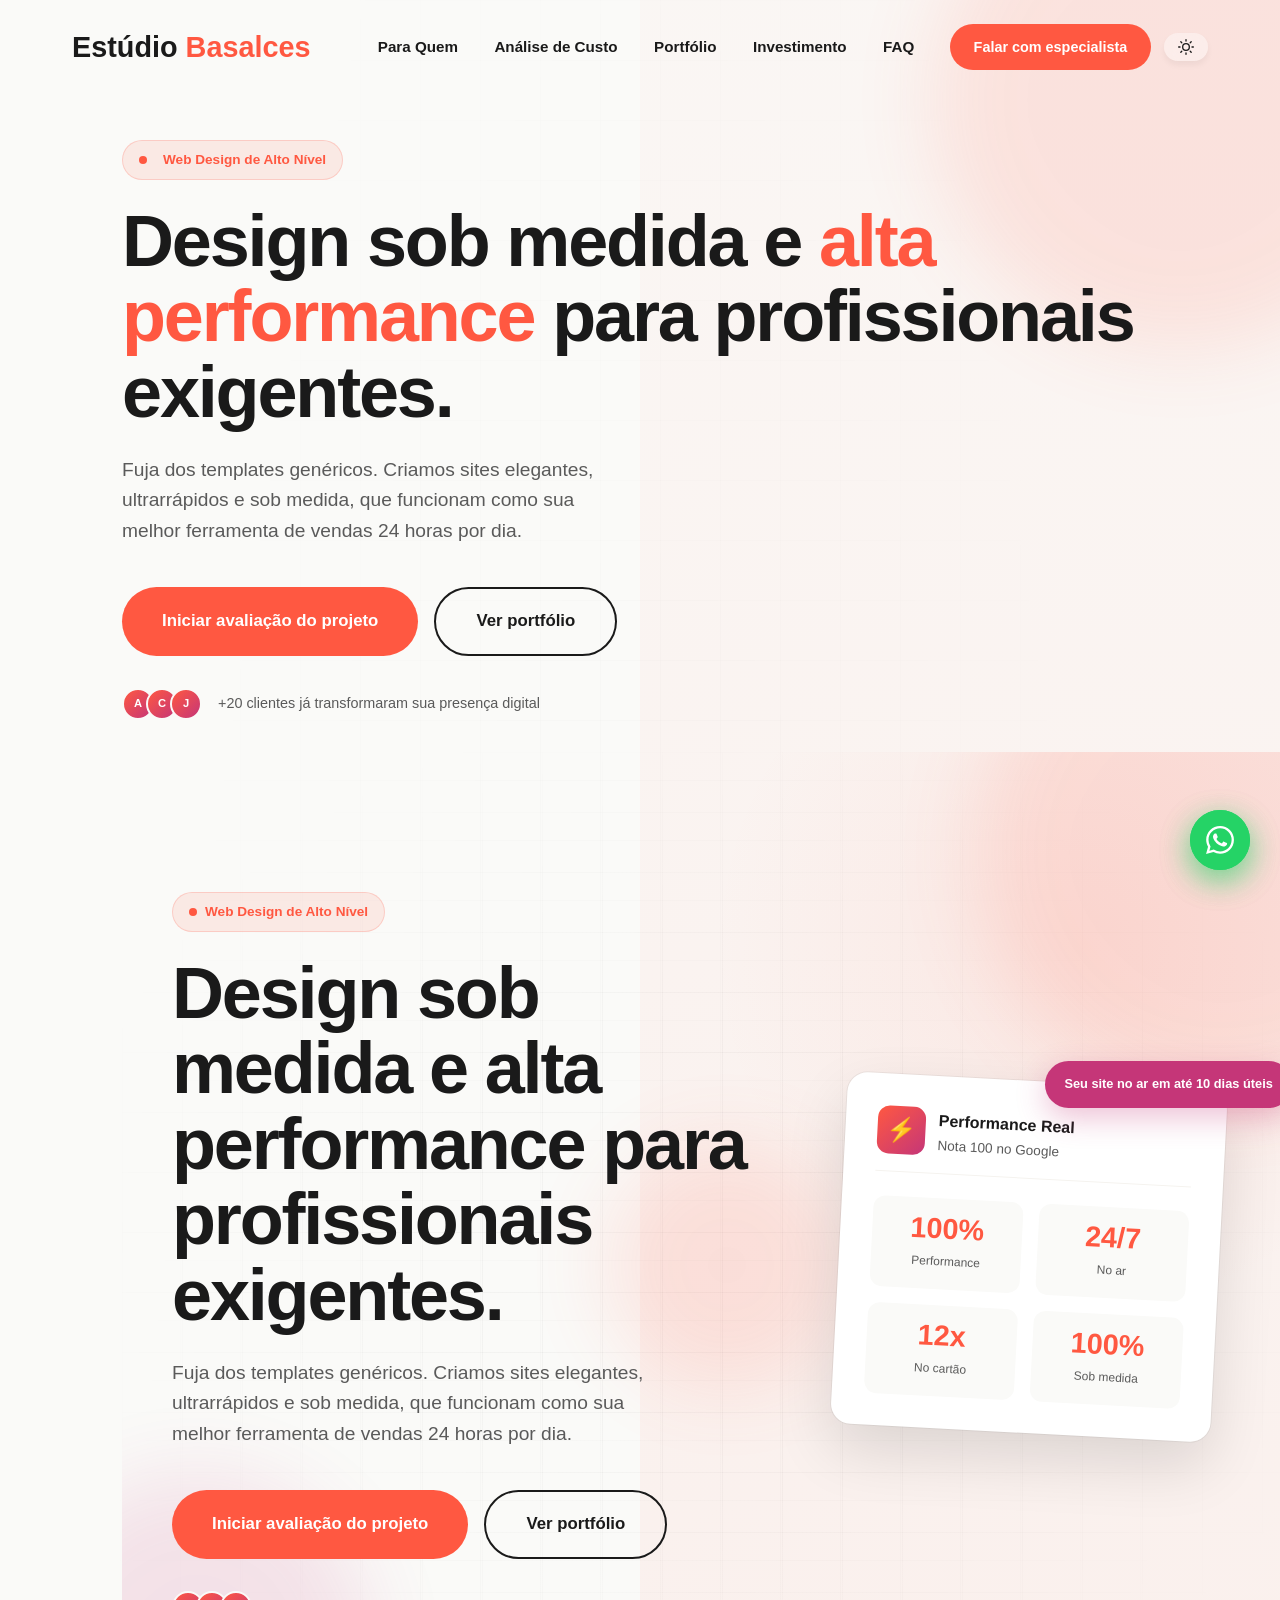
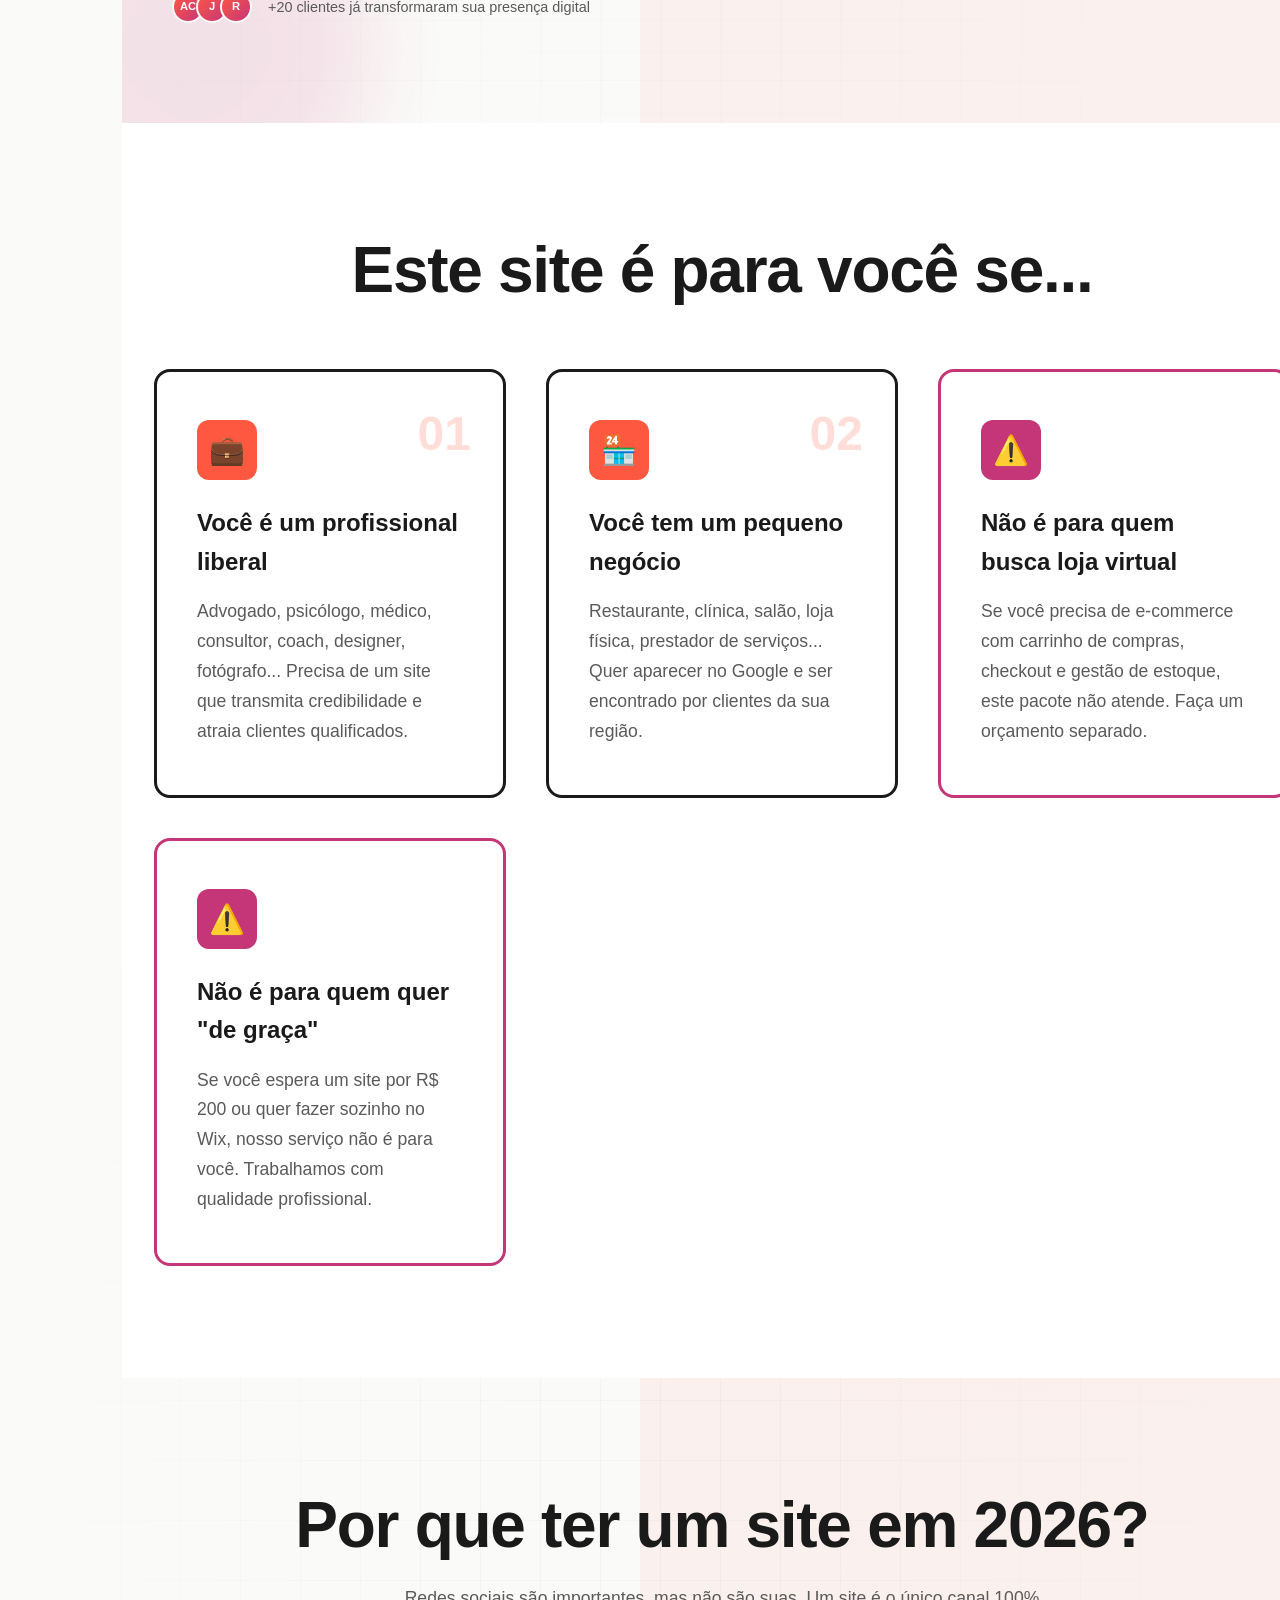
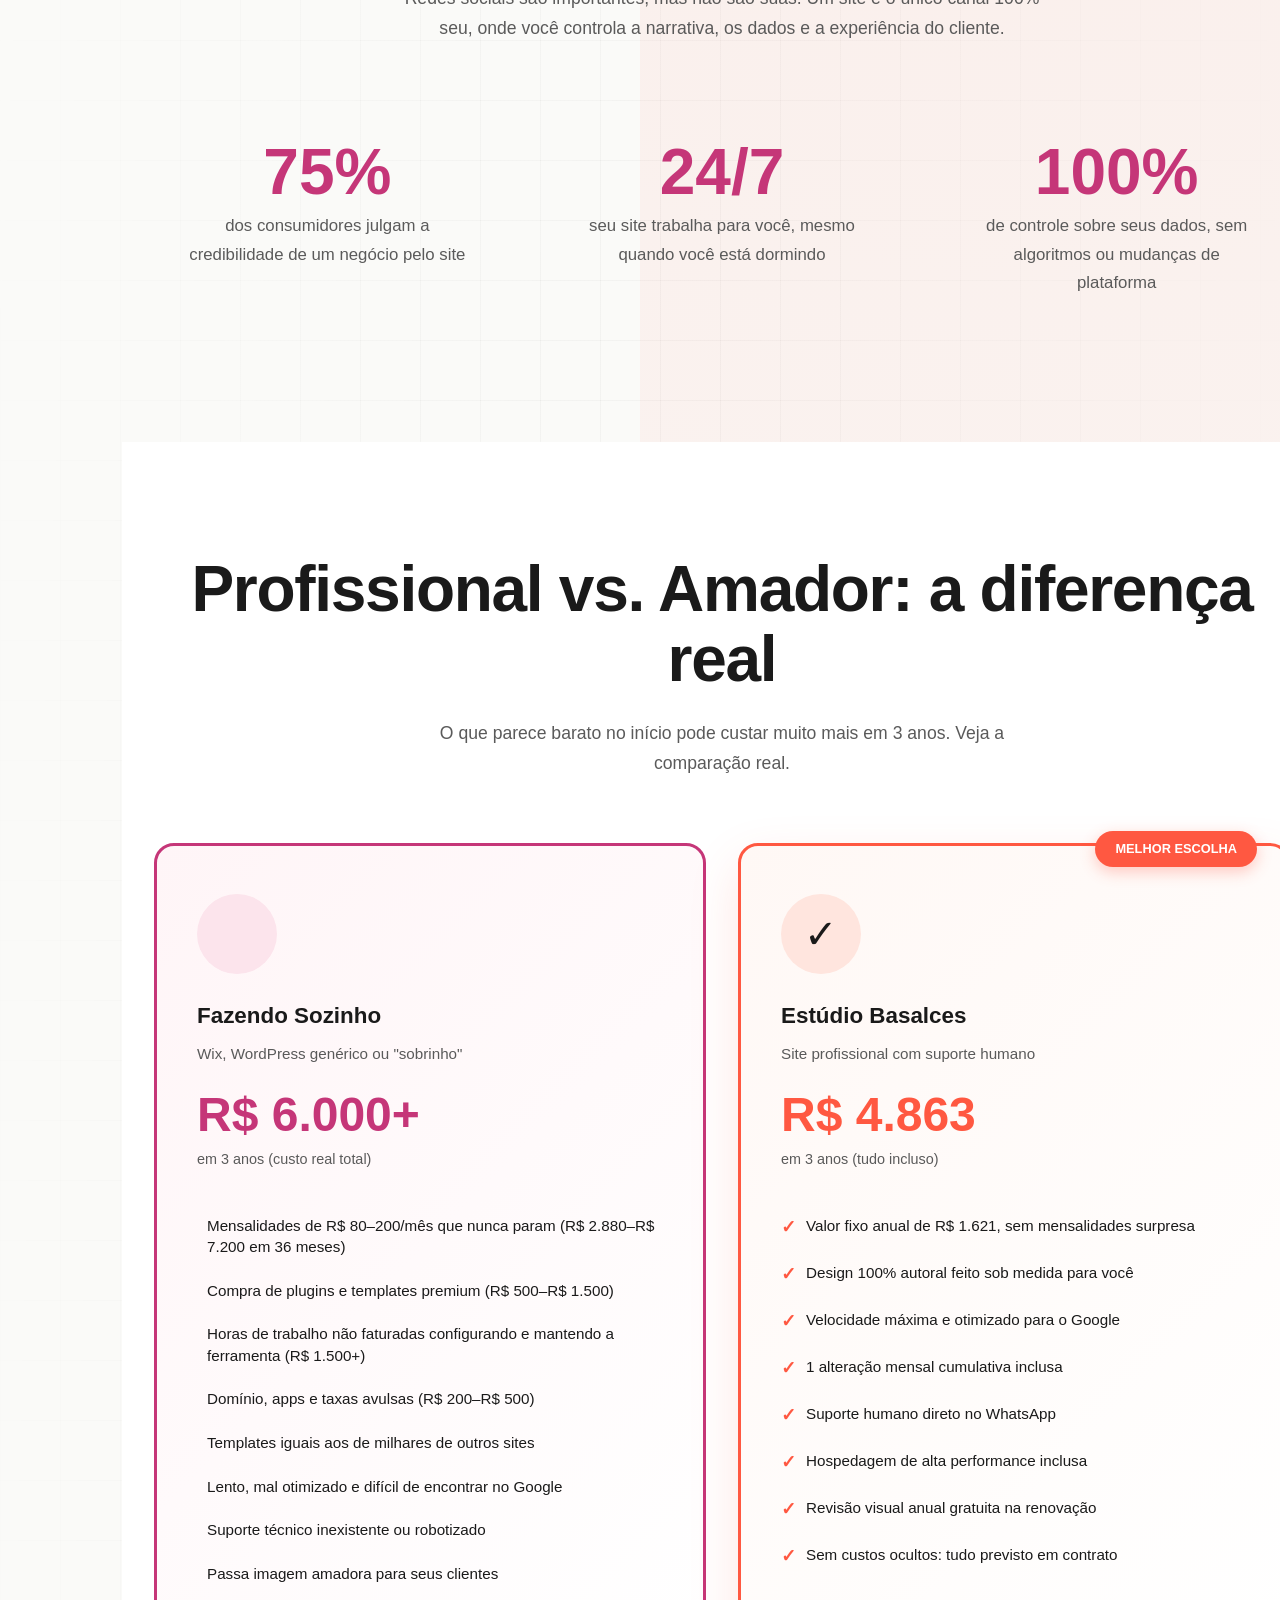
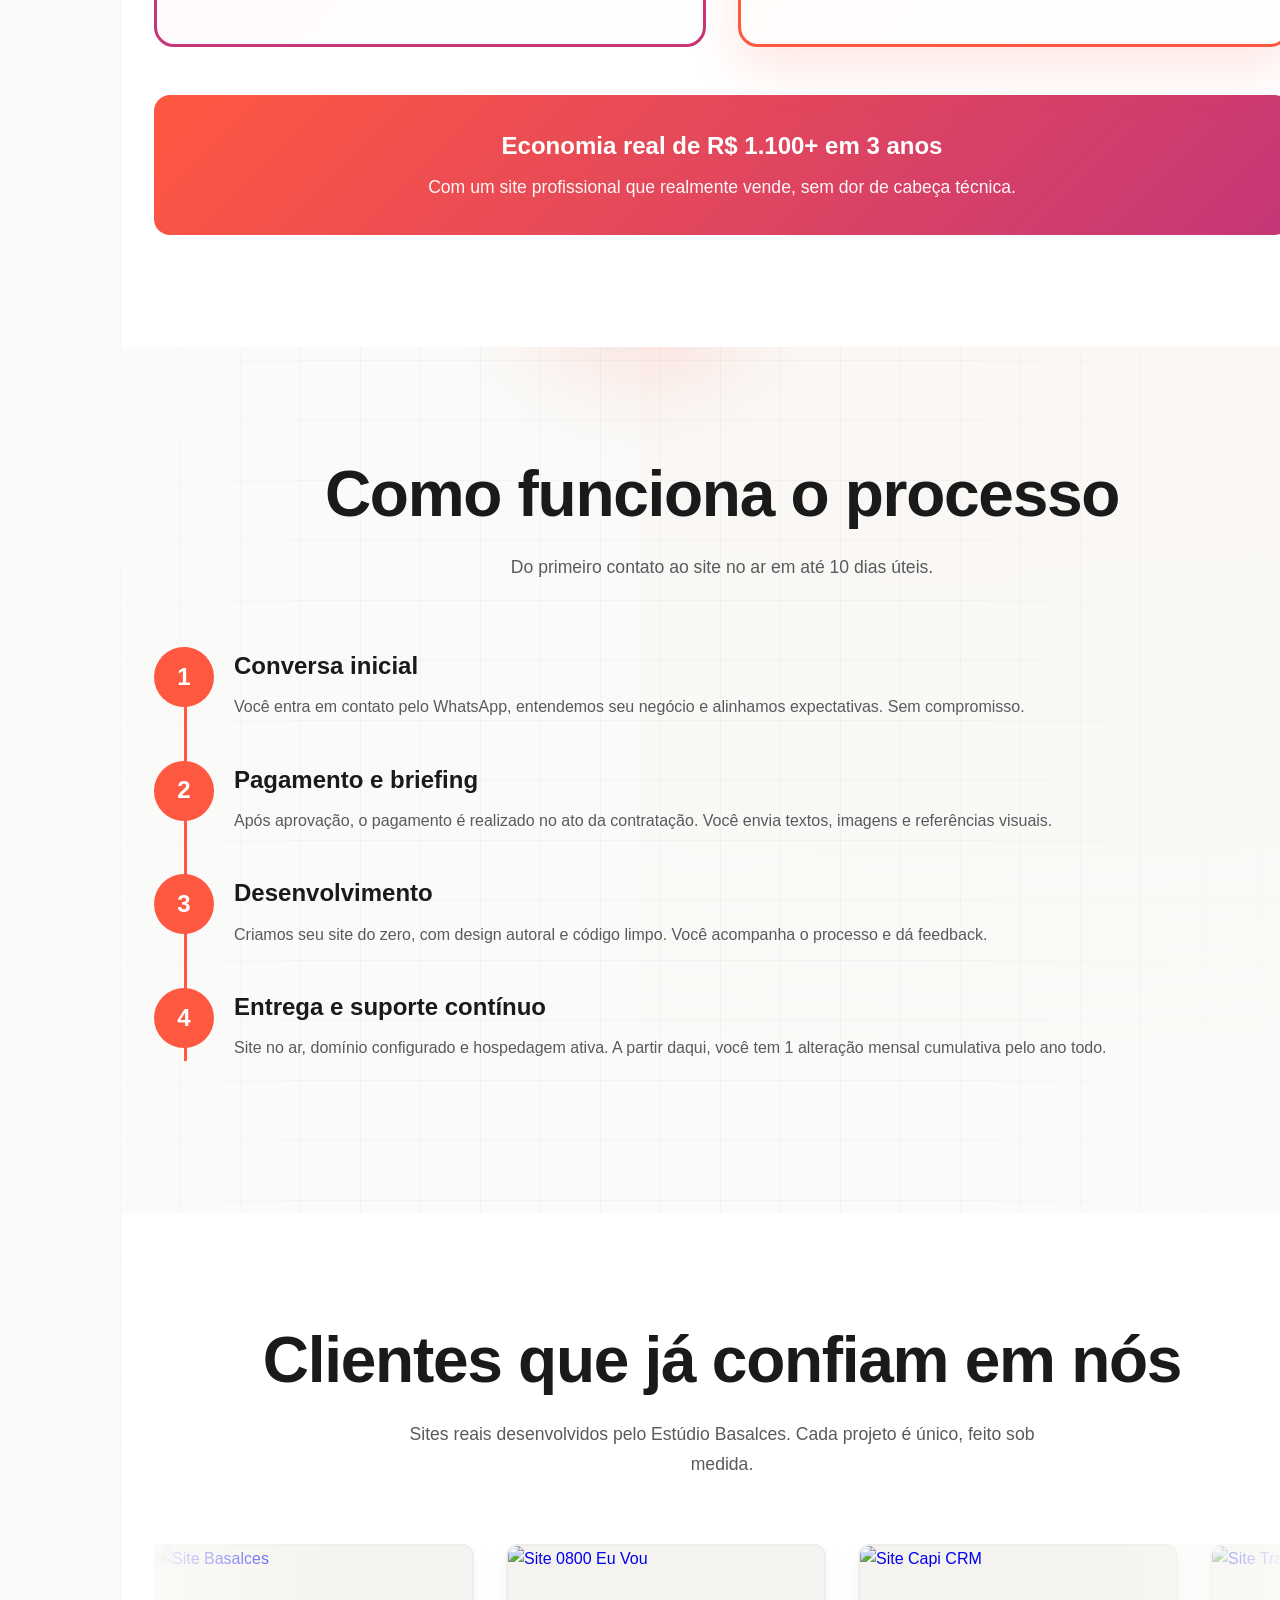
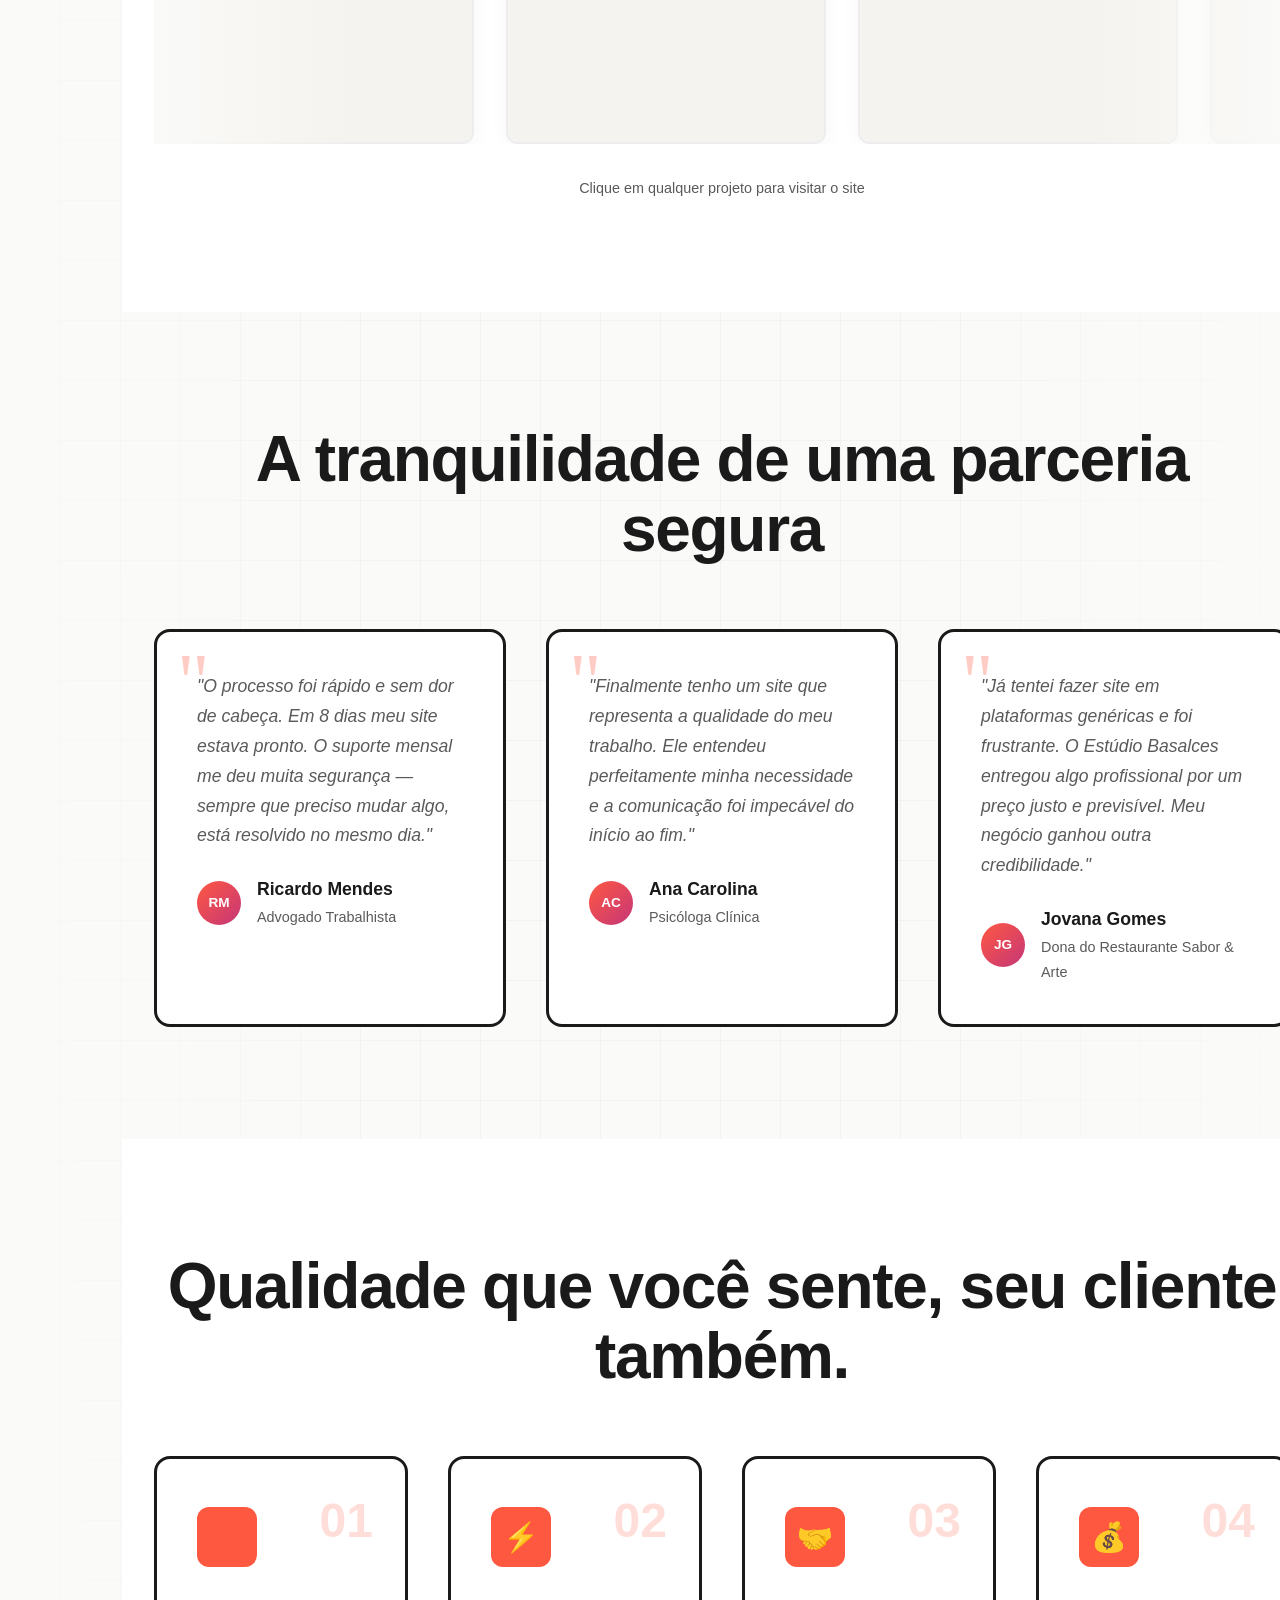
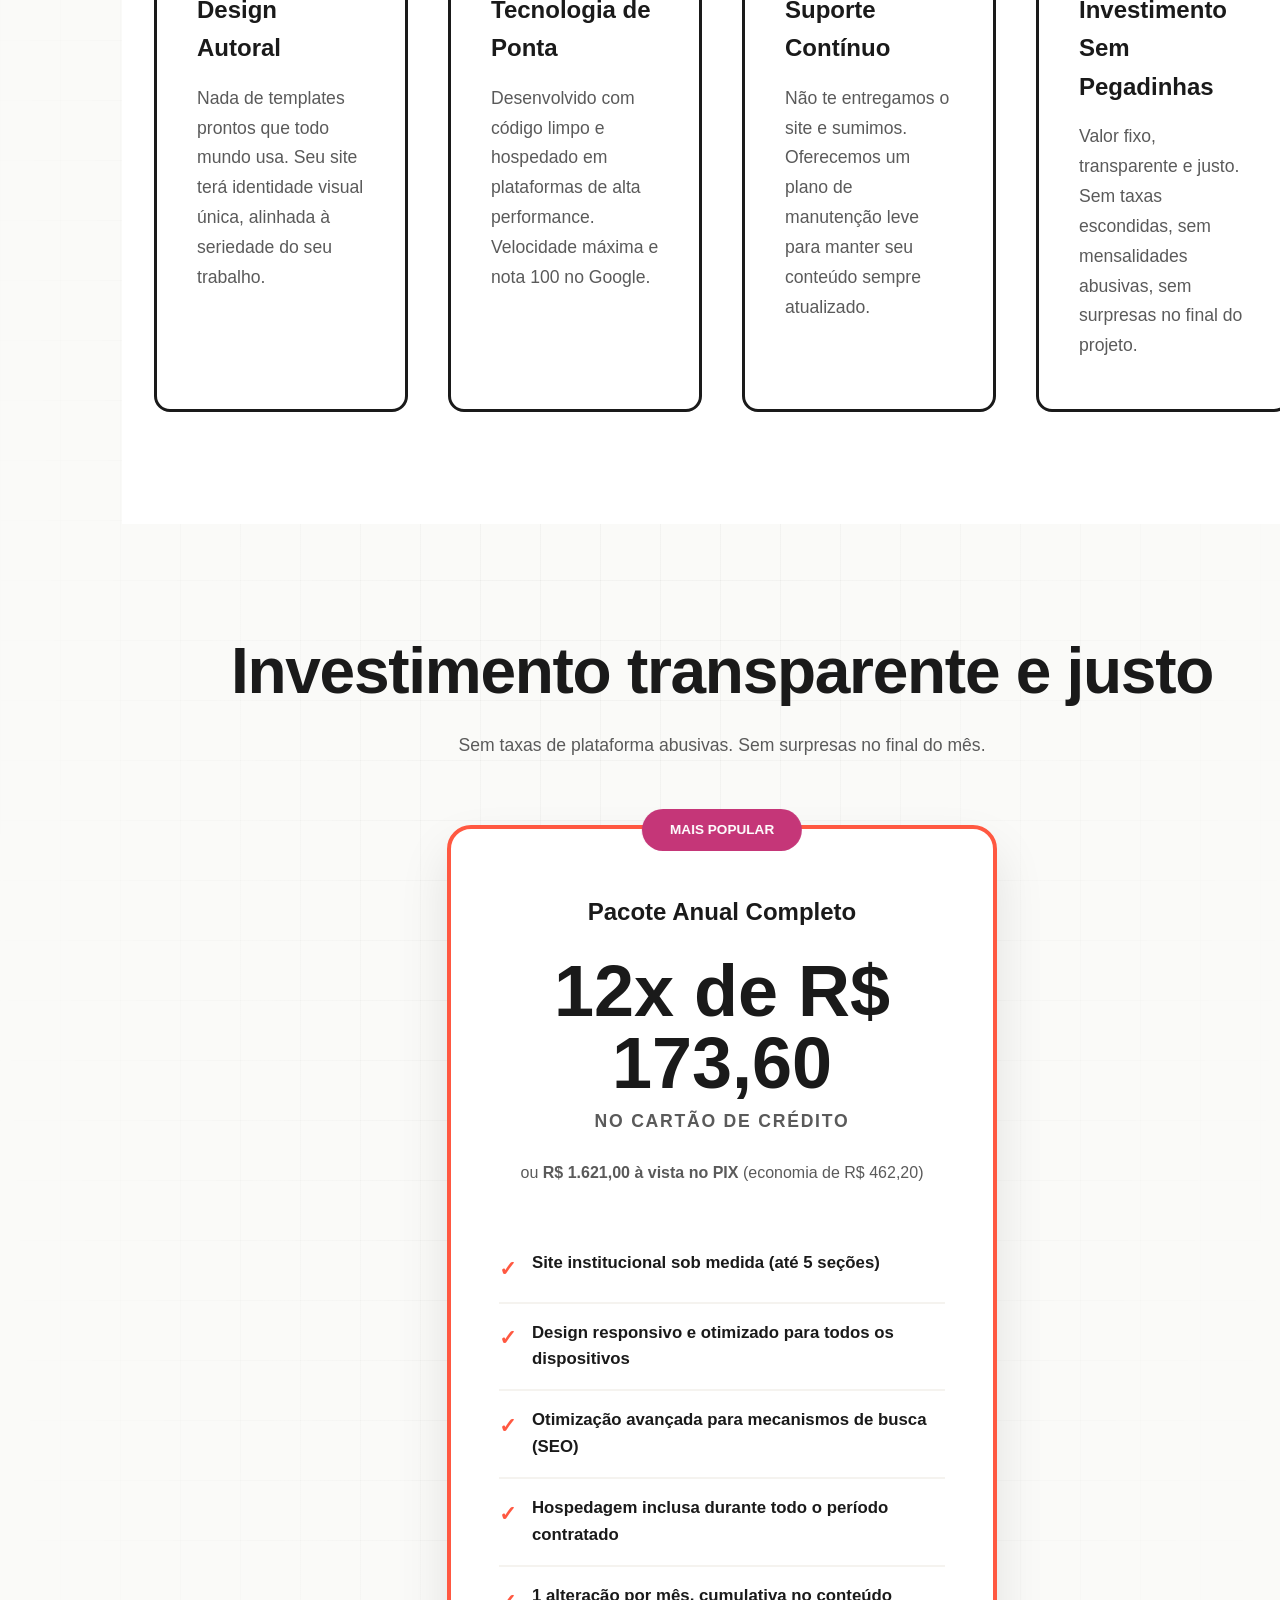
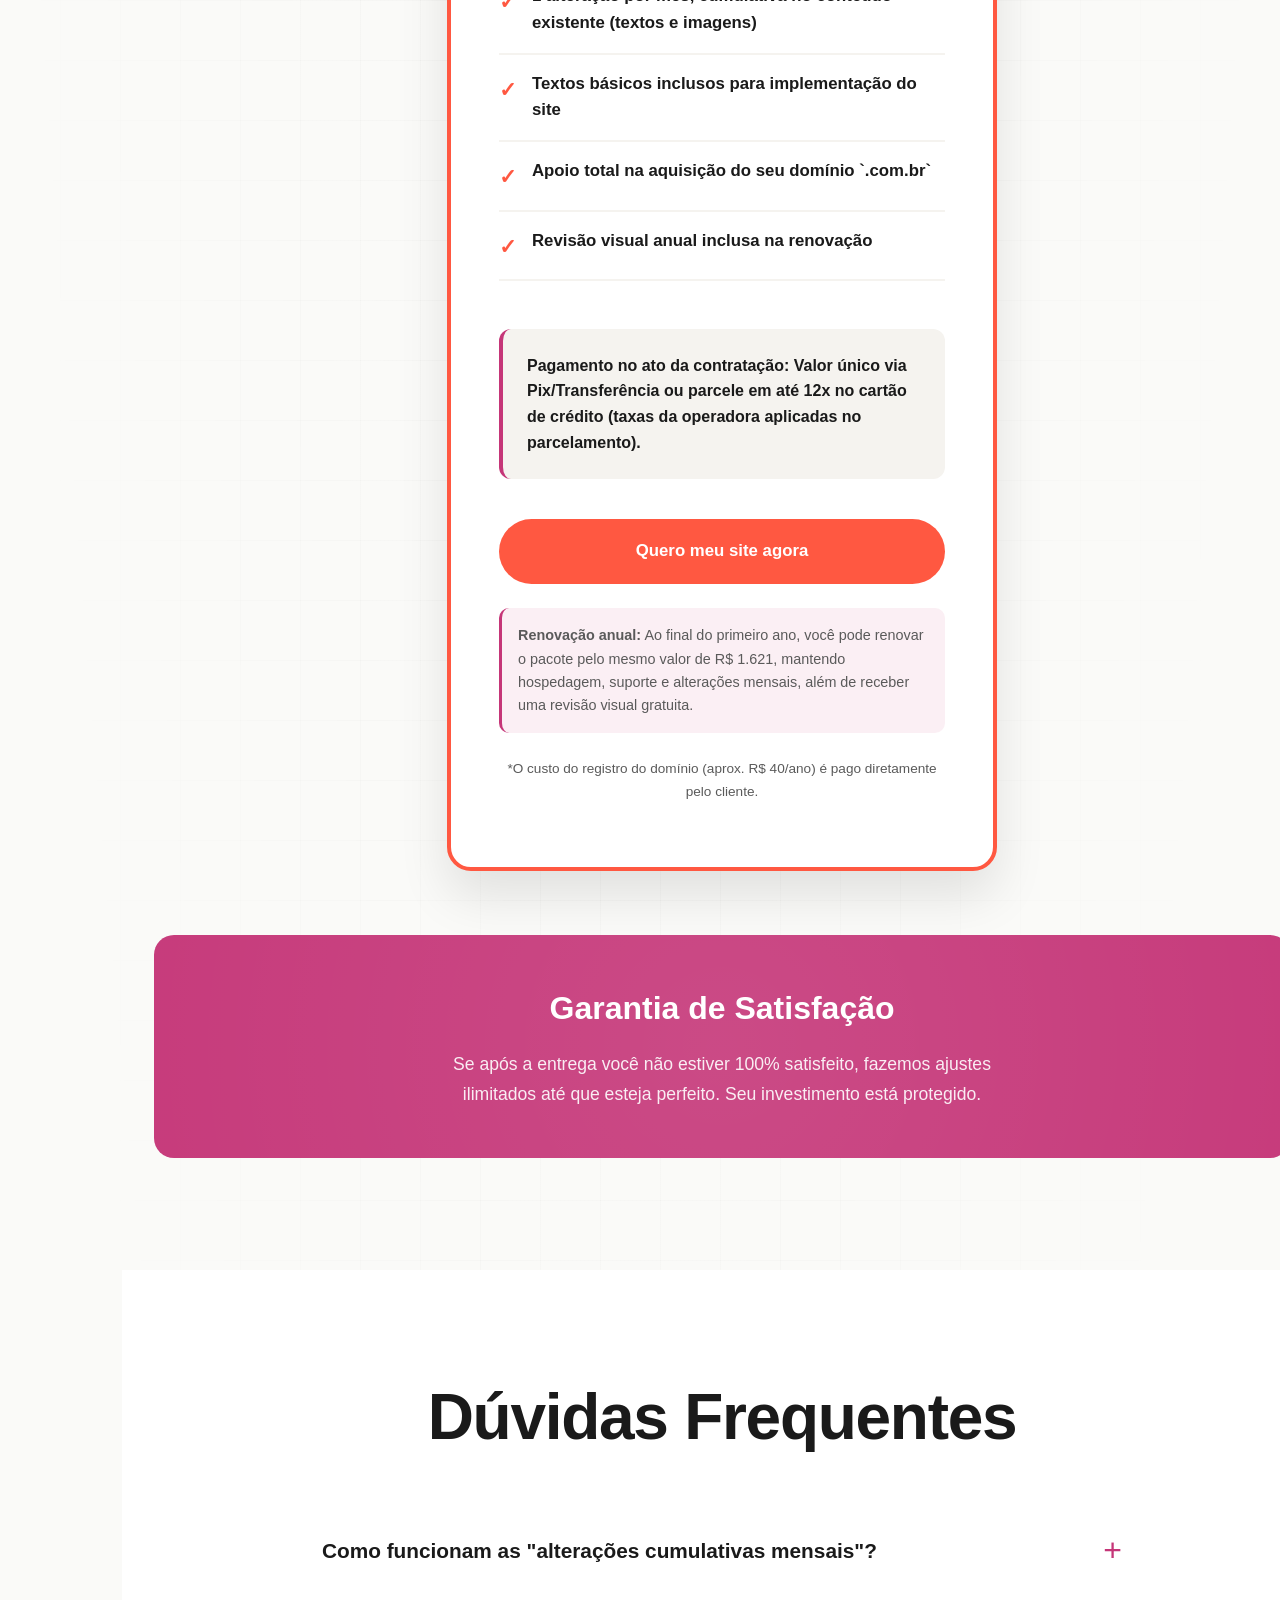
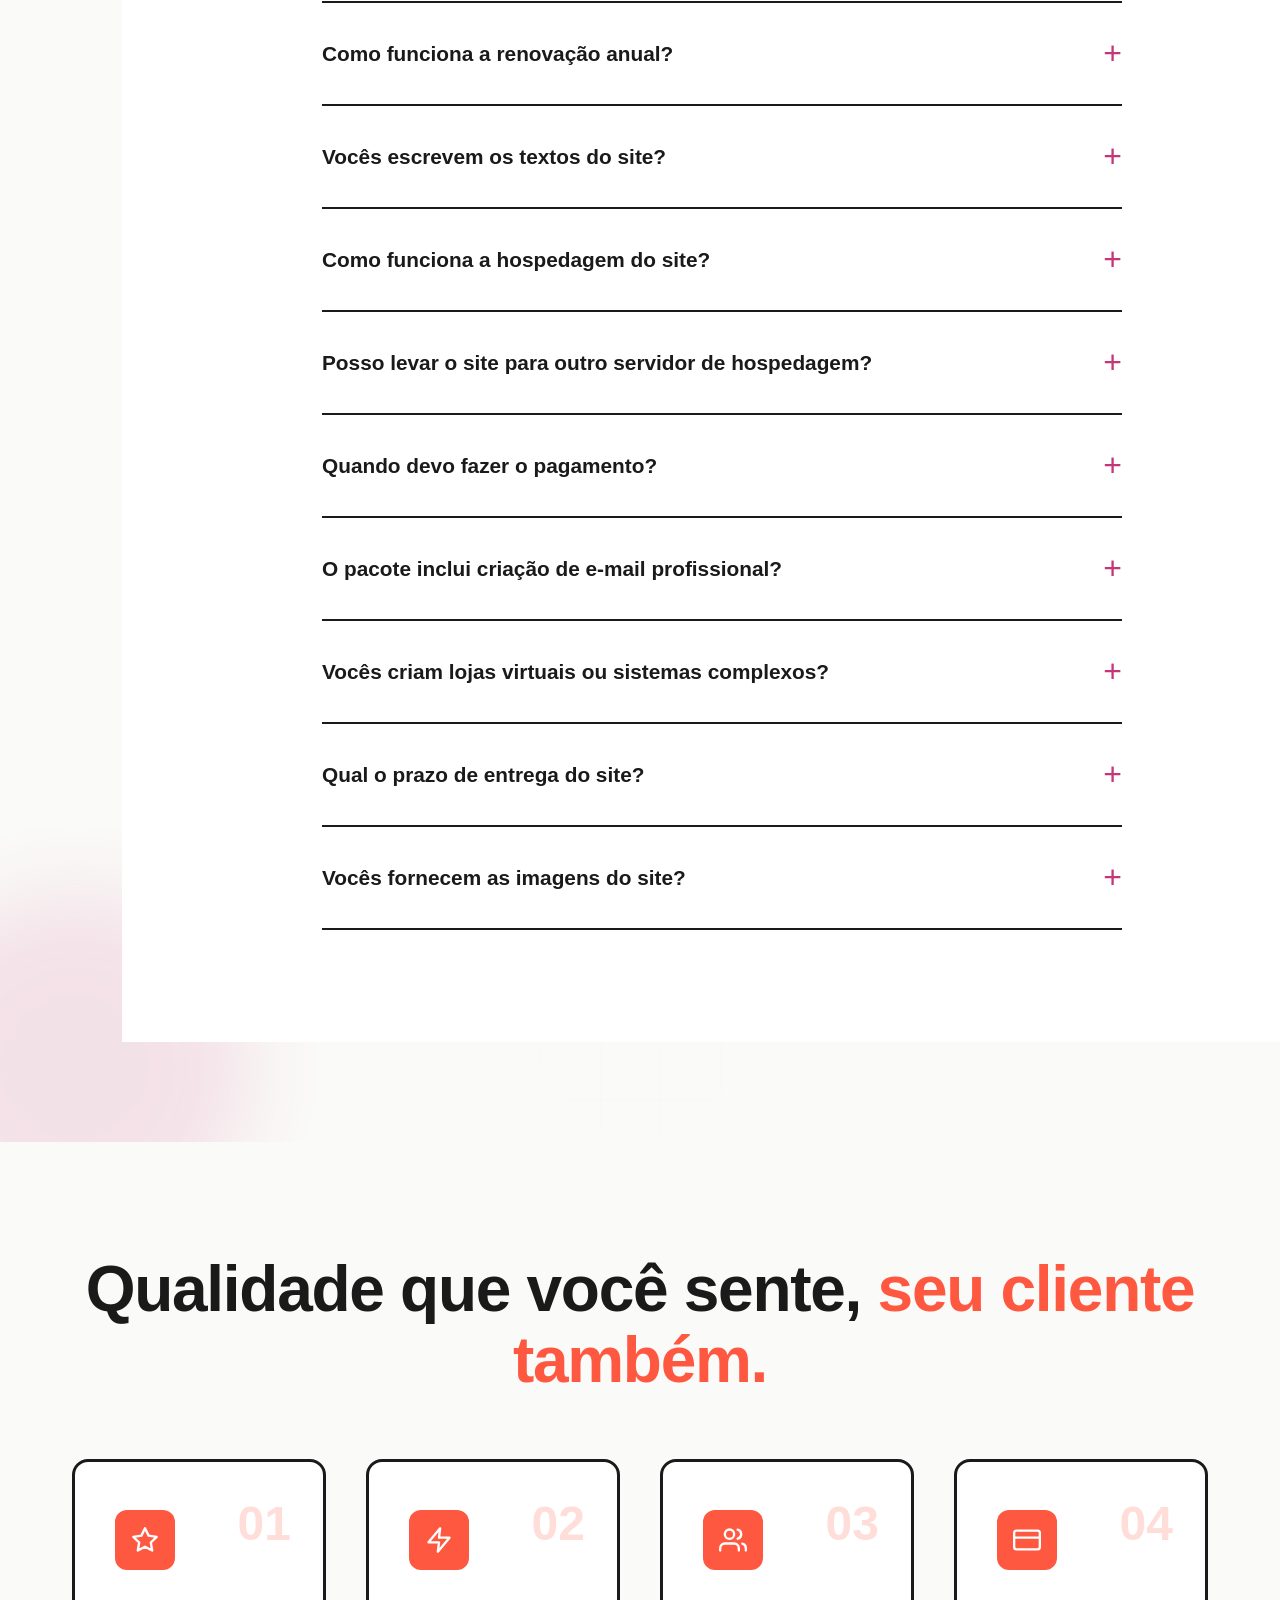
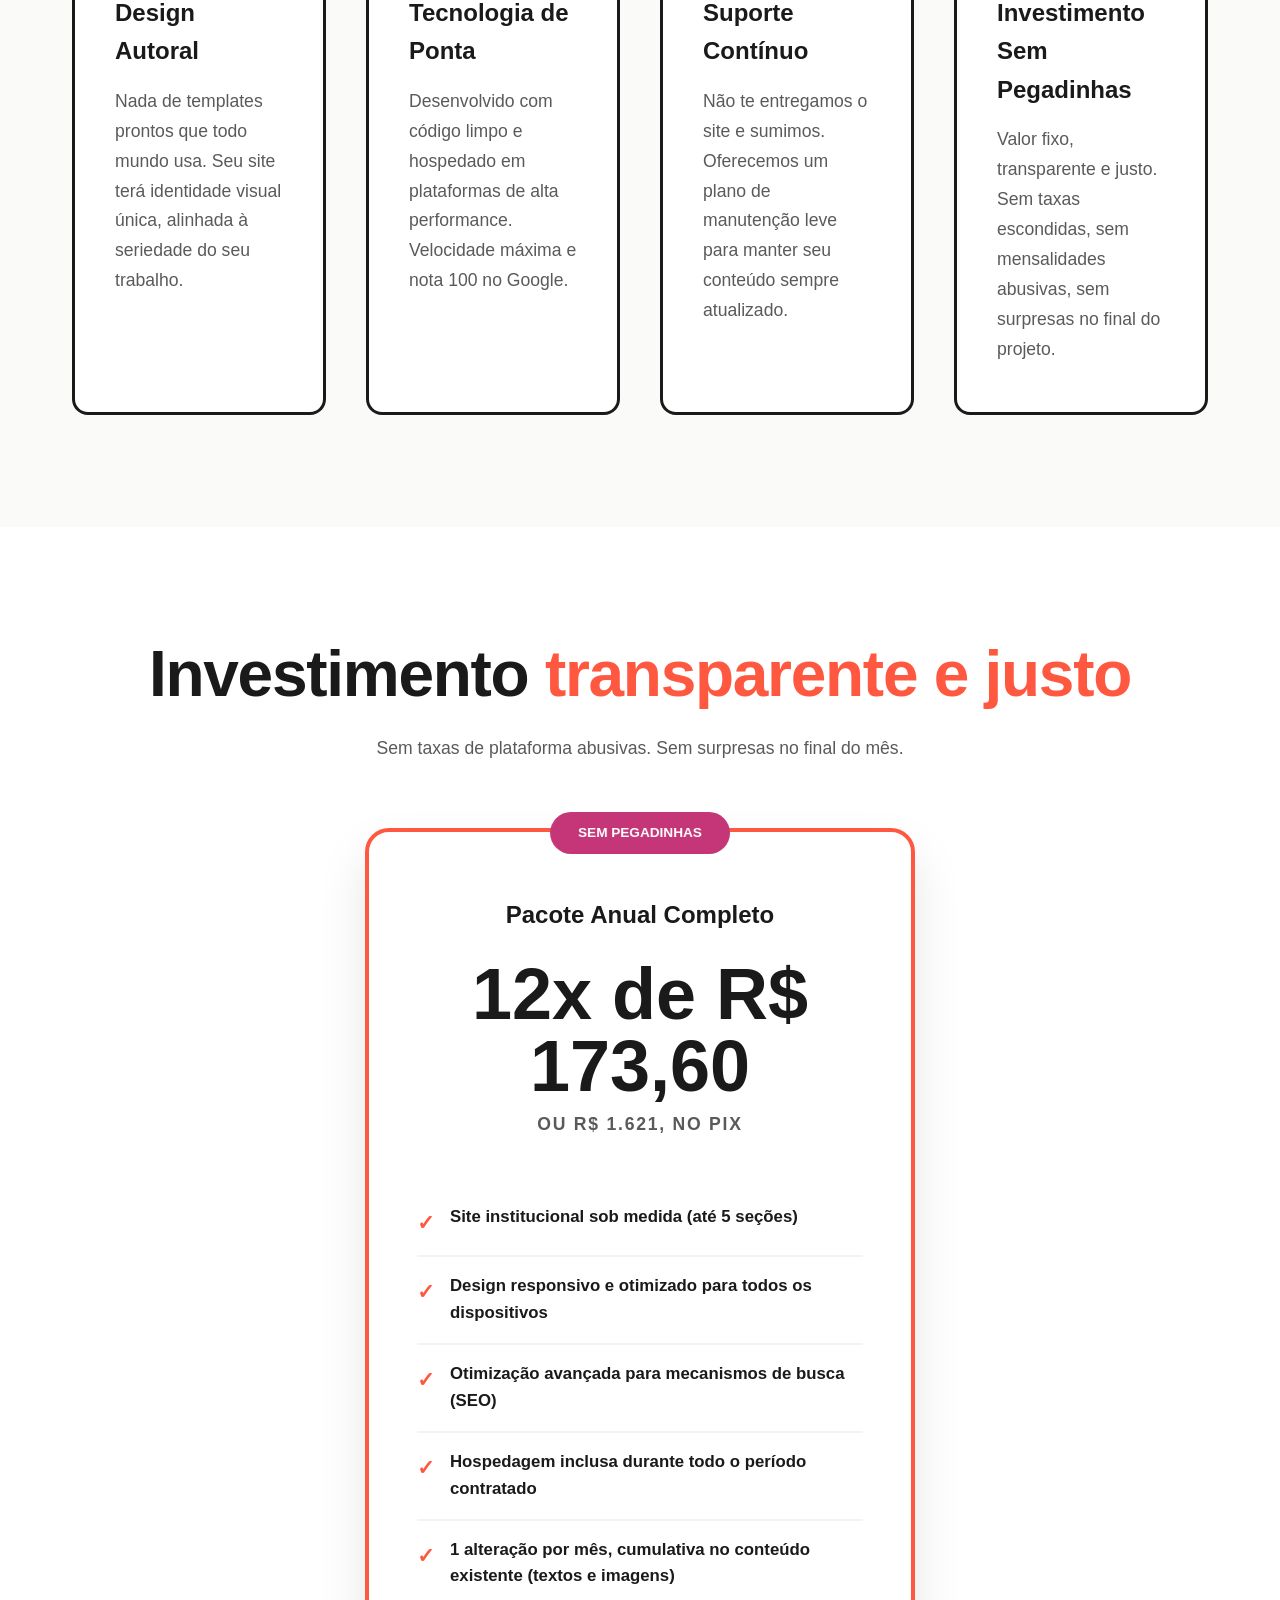
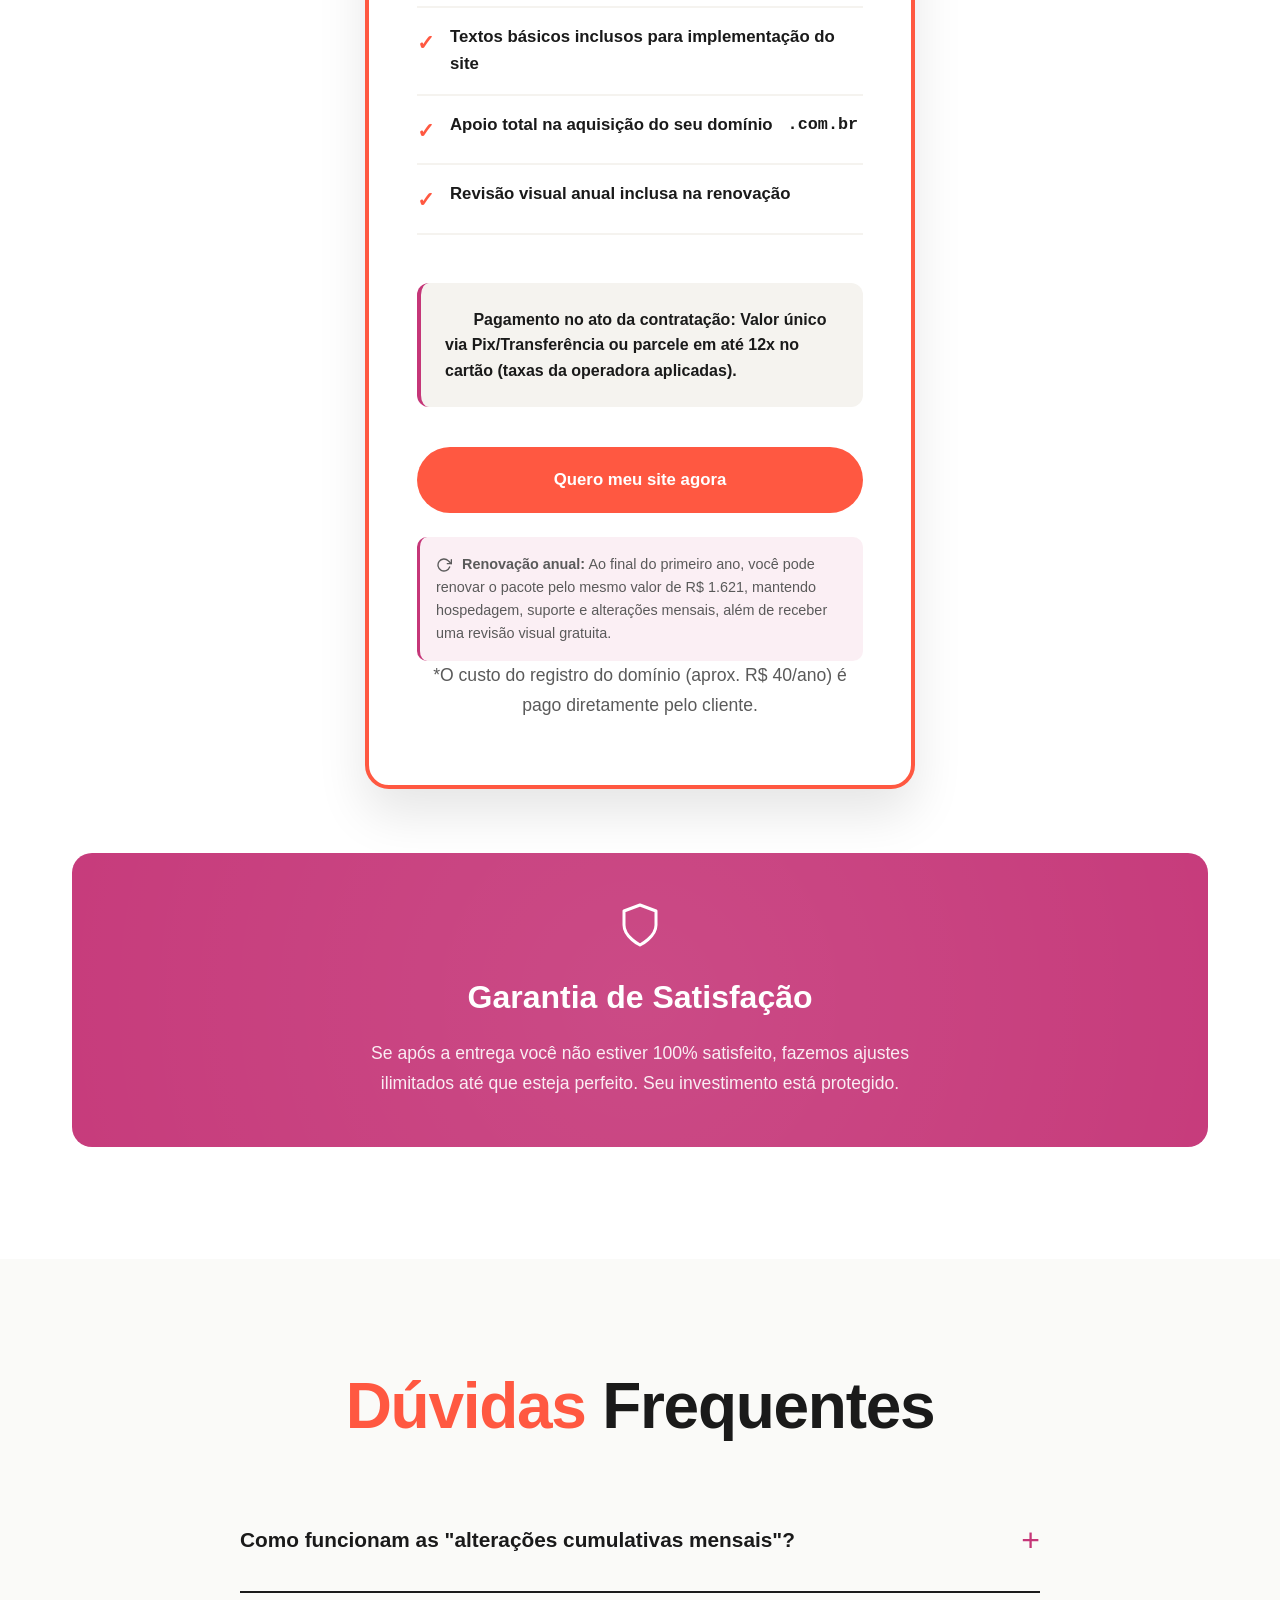
==== index.html @ 9ccfb65d "Merge branch 'paulinbasalces-patch-202' into main" ====
<!DOCTYPE html>
<html lang="pt-BR">
<head>
    <meta charset="UTF-8">
    <meta name="viewport" content="width=device-width, initial-scale=1.0">
    <meta name="description" content="Estúdio Basalces - Criação de sites profissionais sob medida com design autoral, alta performance e suporte humano. Sites que vendem enquanto você dorme.">
    <meta name="keywords" content="criação de sites, web design, sites profissionais, design sob medida, SEO, hospedagem, Estúdio Basalces">
    <meta name="author" content="Paulin Basalces">
    <meta property="og:title" content="Estúdio Basalces | Sites Profissionais sob medida">
    <meta property="og:description" content="Design sob medida e alta performance para profissionais exigentes. Fuja dos templates genéricos.">
    <meta property="og:image" content="https://estudio.basalces.com/og-image.jpg">
    <meta property="og:url" content="https://estudio.basalces.com">
    <meta name="twitter:card" content="summary_large_image">
    <title>Estúdio Basalces | Sites Profissionais sob medida e alta performance</title>
    <link rel="stylesheet" href="style.css">
    <link rel="icon" type="image/svg+xml" href="data:image/svg+xml,<svg xmlns='http://www.w3.org/2000/svg' viewBox='0 0 100 100'><text y='.9em' font-size='90'>🔥</text></svg>">
</head>
<body>

  <!-- ==================== HEADER ==================== -->
  <header id="mainHeader">
    <div class="header-content">
      <a href="#" class="logo" aria-label="Estúdio Basalces — Página inicial">
        Estúdio <span>Basalces</span>
      </a>

      <nav class="desktop-nav" aria-label="Navegação principal">
        <a href="#para-quem-e">Para Quem</a>
        <a href="#comparacao">Análise de Custo</a>
        <a href="#portfolio">Portfólio</a>
        <a href="#investimento">Investimento</a>
        <a href="#faq">FAQ</a>
      </nav>

      <div class="header-controls">
        <a href="https://wa.me/5531984470001?text=Ol%C3%A1!%20Gostaria%20de%20agendar%20um%20diagn%C3%B3stico." class="whatsapp-header" target="_blank" rel="noopener noreferrer">Falar com especialista</a>
        
        <button class="theme-toggle" id="themeToggle" type="button" aria-label="Alternar tema claro e escuro" aria-pressed="false">
          <svg class="icon-sun" aria-hidden="true" width="16" height="16" viewBox="0 0 24 24" fill="none" stroke="currentColor" stroke-width="2" stroke-linecap="round" stroke-linejoin="round"><circle cx="12" cy="12" r="5"/><line x1="12" y1="1" x2="12" y2="3"/><line x1="12" y1="21" x2="12" y2="23"/><line x1="4.22" y1="4.22" x2="5.64" y2="5.64"/><line x1="18.36" y1="18.36" x2="19.78" y2="19.78"/><line x1="1" y1="12" x2="3" y2="12"/><line x1="21" y1="12" x2="23" y2="12"/><line x1="4.22" y1="19.78" x2="5.64" y2="18.36"/><line x1="18.36" y1="5.64" x2="19.78" y2="4.22"/></svg>
          <svg class="icon-moon" aria-hidden="true" width="16" height="16" viewBox="0 0 24 24" fill="none" stroke="currentColor" stroke-width="2" stroke-linecap="round" stroke-linejoin="round"><path d="M21 12.79A9 9 0 1 1 11.21 3 7 7 0 0 0 21 12.79z"/></svg>
        </button>

        <button class="mobile-menu-toggle" id="mobileMenuToggle" type="button" aria-label="Abrir menu de navegação" aria-expanded="false" aria-controls="mobileNav">
          <span></span><span></span><span></span>
        </button>
      </div>
    </div>
  </header>

  <nav class="mobile-nav" id="mobileNav" aria-label="Navegação mobile">
    <a href="#para-quem-e" class="mobile-link">Para Quem É</a>
    <a href="#comparacao" class="mobile-link">Análise de Custo</a>
    <a href="#portfolio" class="mobile-link">Portfólio</a>
    <a href="#investimento" class="mobile-link">Investimento</a>
    <a href="#faq" class="mobile-link">FAQ</a>
    <a href="https://wa.me/5531984470001?text=Ol%C3%A1!%20Gostaria%20de%20agendar%20um%20diagn%C3%B3stico." class="mobile-link" target="_blank" rel="noopener noreferrer">Falar com especialista</a>
  </nav>
  <div class="mobile-overlay" id="mobileOverlay" aria-hidden="true"></div>

  <main>

    <!-- ==================== HERO ==================== -->
    <section class="hero" aria-labelledby="hero-heading">
      <div class="hero-shape hero-shape-1" aria-hidden="true"></div>
      <div class="hero-shape hero-shape-2" aria-hidden="true"></div>
      <div class="hero-shape hero-shape-3" aria-hidden="true"></div>

      <div class="hero-content container">
        <div class="hero-text">
          <div class="hero-badge" aria-hidden="true">
            <span class="badge-dot"></span>
            Web Design de Alto Nível
          </div>

          <h1 id="hero-heading">Design sob medida e <span class="orange">alta performance</span> para profissionais exigentes.</h1>

          <p class="hero-description">Fuja dos templates genéricos. Criamos sites elegantes, ultrarrápidos e sob medida, que funcionam como sua melhor ferramenta de vendas 24 horas por dia.</p>

          <div class="hero-buttons">
            <a href="#investimento" class="btn btn-orange">Iniciar avaliação do projeto</a>
            <a href="#portfolio" class="btn btn-outline">Ver portfólio</a>
          </div>

          <div class="hero-social-proof">
            <div class="avatars" aria-hidden="true">
              <span class="avatar">A</span>
              <span class="avatar">C</span>
              <span class="avatar">J</span>
            </div>
            <span>+20 clientes já transformaram sua presença digital</span>
          </div>
        </div>

        <div class="hero-visual" aria-hidden="true">
          <div class="hero-card">
            <div class="hero-card-header">
              <div class="hero-card-icon">
                <svg width="24" height="24" viewBox="0 0 24 24" fill="none" stroke="white" stroke-width="2" stroke-linecap="round" stroke-linejoin="round"><polyline points="16 18 22 12 16 6"/><polyline points="8 6 2 12 8 18"/></svg>
              </div>
              <div>
                <p class="hero-card-title">Seu site no ar</p>
                <p class="hero-card-subtitle">em até 10 dias úteis</p>
              </div>
            </div>
            <div class="hero-card-stats">
              <div class="hero-stat">
                <span class="hero-stat-number">100%</span>
                <span class="hero-stat-label">Performance</span>
              </div>
              <div class="hero-stat">
                <span class="hero-stat-number">24/7</span>
                <span class="hero-stat-label">No ar</span>
              </div>
              <div class="hero-stat">
                <span class="hero-stat-number">12x</span>
                <span class="hero-stat-label">No cartão</span>
              </div>
              <div class="hero-stat">
                <span class="hero-stat-number">100%</span>
                <span class="hero-stat-label">Sob medida</span>
              </div>
            </div>
          </div>
        </div>
    </header>

    <nav id="mobileNav" class="mobile-nav" aria-label="Navegação mobile" aria-hidden="true">
        <a href="#para-quem-e" class="mobile-link">Para Quem É</a>
        <a href="#comparacao" class="mobile-link">Análise de Custo</a>
        <a href="#portfolio" class="mobile-link">Portfólio</a>
        <a href="#investimento" class="mobile-link">Investimento</a>
        <a href="#faq" class="mobile-link">FAQ</a>
        <a href="https://wa.me/5531984470001?text=Ol%C3%A1!%20Gostaria%20de%20agendar%20um%20diagn%C3%B3stico." class="mobile-link" target="_blank" rel="noopener">Falar com especialista</a>
    </nav>
    <div id="mobileOverlay" class="mobile-overlay" aria-hidden="true"></div>

    <main id="main-content">
        <section class="hero" aria-labelledby="hero-title">
            <div class="hero-shape hero-shape-1"></div>
            <div class="hero-shape hero-shape-2"></div>
            <div class="hero-shape hero-shape-3"></div>
            <div class="hero-content">
                <div class="hero-text">
                    <div class="hero-badge">Web Design de Alto Nível</div>
                    <h1 id="hero-title">Design sob medida e alta performance para profissionais exigentes.</h1>
                    <p class="hero-description">Fuja dos templates genéricos. Criamos sites elegantes, ultrarrápidos e sob medida, que funcionam como sua melhor ferramenta de vendas 24 horas por dia.</p>
                    <div class="hero-buttons">
                        <a href="#investimento" class="btn btn-orange">Iniciar avaliação do projeto</a>
                        <a href="#portfolio" class="btn btn-outline">Ver portfólio</a>
                    </div>
                    <div class="hero-social-proof">
                        <div class="avatars">
                            <div class="avatar">AC</div>
                            <div class="avatar">J</div>
                            <div class="avatar">R</div>
                        </div>
                        <span>+20 clientes já transformaram sua presença digital</span>
                    </div>
                </div>
                <div class="hero-visual">
                    <div class="urgency-float">Seu site no ar em até 10 dias úteis</div>
                    <div class="hero-card">
                        <div class="hero-card-header">
                            <div class="hero-card-icon">⚡</div>
                            <div>
                                <h3 class="hero-card-title">Performance Real</h3>
                                <p class="hero-card-subtitle">Nota 100 no Google</p>
                            </div>
                        </div>
                        <div class="hero-card-stats">
                            <div class="hero-stat">
                                <span class="hero-stat-number">100%</span>
                                <span class="hero-stat-label">Performance</span>
                            </div>
                            <div class="hero-stat">
                                <span class="hero-stat-number">24/7</span>
                                <span class="hero-stat-label">No ar</span>
                            </div>
                            <div class="hero-stat">
                                <span class="hero-stat-number">12x</span>
                                <span class="hero-stat-label">No cartão</span>
                            </div>
                            <div class="hero-stat">
                                <span class="hero-stat-number">100%</span>
                                <span class="hero-stat-label">Sob medida</span>
                            </div>
                        </div>
                    </div>
                </div>
            </div>
        </section>

        <section id="para-quem-e" class="section bg-white" aria-labelledby="para-quem-title">
            <div class="container">
                <h2 id="para-quem-title" class="text-center reveal">Este site é para você se...</h2>
                <div class="grid-2">
                    <div class="card reveal stagger-1">
                        <span class="card-number">01</span>
                        <div class="card-icon">💼</div>
                        <h3>Você é um profissional liberal</h3>
                        <p>Advogado, psicólogo, médico, consultor, coach, designer, fotógrafo... Precisa de um site que transmita credibilidade e atraia clientes qualificados.</p>
                    </div>
                    <div class="card reveal stagger-2">
                        <span class="card-number">02</span>
                        <div class="card-icon">🏪</div>
                        <h3>Você tem um pequeno negócio</h3>
                        <p>Restaurante, clínica, salão, loja física, prestador de serviços... Quer aparecer no Google e ser encontrado por clientes da sua região.</p>
                    </div>
                    <div class="card card-negative reveal stagger-3">
                        <div class="card-icon card-icon-violet">⚠️</div>
                        <h3>Não é para quem busca loja virtual</h3>
                        <p>Se você precisa de e-commerce com carrinho de compras, checkout e gestão de estoque, este pacote não atende. Faça um orçamento separado.</p>
                    </div>
                    <div class="card card-negative reveal stagger-4">
                        <div class="card-icon card-icon-violet">⚠️</div>
                        <h3>Não é para quem quer "de graça"</h3>
                        <p>Se você espera um site por R$ 200 ou quer fazer sozinho no Wix, nosso serviço não é para você. Trabalhamos com qualidade profissional.</p>
                    </div>
                </div>
            </div>
        </section>

        <section class="section" aria-labelledby="porque-site-title">
            <div class="container">
                <h2 id="porque-site-title" class="text-center reveal">Por que ter um site em 2026?</h2>
                <p class="section-subtitle text-center reveal">Redes sociais são importantes, mas não são suas. Um site é o único canal 100% seu, onde você controla a narrativa, os dados e a experiência do cliente.</p>
                <div class="stats-grid">
                    <div class="stat-item reveal stagger-1">
                        <span class="stat-number">75%</span>
                        <p class="stat-label">dos consumidores julgam a credibilidade de um negócio pelo site</p>
                    </div>
                    <div class="stat-item reveal stagger-2">
                        <span class="stat-number">24/7</span>
                        <p class="stat-label">seu site trabalha para você, mesmo quando você está dormindo</p>
                    </div>
                    <div class="stat-item reveal stagger-3">
                        <span class="stat-number">100%</span>
                        <p class="stat-label">de controle sobre seus dados, sem algoritmos ou mudanças de plataforma</p>
                    </div>
                </div>
            </div>
        </section>

        <section id="comparacao" class="section bg-white" aria-labelledby="comparacao-title">
            <div class="container">
                <h2 id="comparacao-title" class="text-center reveal">Profissional vs. Amador: a diferença real</h2>
                <p class="section-subtitle text-center reveal">O que parece barato no início pode custar muito mais em 3 anos. Veja a comparação real.</p>
                <div class="comparison-wrapper reveal">
                    <div class="comparison-grid">
                        <div class="comparison-card bad">
                            <div class="comparison-icon"></div>
                            <h3>Fazendo Sozinho</h3>
                            <p class="comparison-subtitle">Wix, WordPress genérico ou "sobrinho"</p>
                            <div class="comparison-price">R$ 6.000+</div>
                            <p class="comparison-period">em 3 anos (custo real total)</p>
                            <ul class="comparison-list">
                                <li>Mensalidades de R$ 80–200/mês que nunca param (R$ 2.880–R$ 7.200 em 36 meses)</li>
                                <li>Compra de plugins e templates premium (R$ 500–R$ 1.500)</li>
                                <li>Horas de trabalho não faturadas configurando e mantendo a ferramenta (R$ 1.500+)</li>
                                <li>Domínio, apps e taxas avulsas (R$ 200–R$ 500)</li>
                                <li>Templates iguais aos de milhares de outros sites</li>
                                <li>Lento, mal otimizado e difícil de encontrar no Google</li>
                                <li>Suporte técnico inexistente ou robotizado</li>
                                <li>Passa imagem amadora para seus clientes</li>
                            </ul>
                        </div>
                        <div class="comparison-card good">
                            <div class="winner-badge">Melhor Escolha</div>
                            <div class="comparison-icon">✓</div>
                            <h3>Estúdio Basalces</h3>
                            <p class="comparison-subtitle">Site profissional com suporte humano</p>
                            <div class="comparison-price">R$ 4.863</div>
                            <p class="comparison-period">em 3 anos (tudo incluso)</p>
                            <ul class="comparison-list">
                                <li>Valor fixo anual de R$ 1.621, sem mensalidades surpresa</li>
                                <li>Design 100% autoral feito sob medida para você</li>
                                <li>Velocidade máxima e otimizado para o Google</li>
                                <li>1 alteração mensal cumulativa inclusa</li>
                                <li>Suporte humano direto no WhatsApp</li>
                                <li>Hospedagem de alta performance inclusa</li>
                                <li>Revisão visual anual gratuita na renovação</li>
                                <li>Sem custos ocultos: tudo previsto em contrato</li>
                            </ul>
                        </div>
                    </div>
                    <div class="comparison-footer">
                        <h3>Economia real de R$ 1.100+ em 3 anos</h3>
                        <p>Com um site profissional que realmente vende, sem dor de cabeça técnica.</p>
                    </div>
                </div>
            </div>
        </section>

        <section class="section" aria-labelledby="como-funciona-title">
            <div class="container">
                <h2 id="como-funciona-title" class="text-center reveal">Como funciona o processo</h2>
                <p class="section-subtitle text-center reveal">Do primeiro contato ao site no ar em até 10 dias úteis.</p>
                <div class="timeline reveal">
                    <div class="timeline-item">
                        <div class="timeline-number">1</div>
                        <div class="timeline-content">
                            <h3>Conversa inicial</h3>
                            <p>Você entra em contato pelo WhatsApp, entendemos seu negócio e alinhamos expectativas. Sem compromisso.</p>
                        </div>
                    </div>
                    <div class="timeline-item">
                        <div class="timeline-number">2</div>
                        <div class="timeline-content">
                            <h3>Pagamento e briefing</h3>
                            <p>Após aprovação, o pagamento é realizado no ato da contratação. Você envia textos, imagens e referências visuais.</p>
                        </div>
                    </div>
                    <div class="timeline-item">
                        <div class="timeline-number">3</div>
                        <div class="timeline-content">
                            <h3>Desenvolvimento</h3>
                            <p>Criamos seu site do zero, com design autoral e código limpo. Você acompanha o processo e dá feedback.</p>
                        </div>
                    </div>
                    <div class="timeline-item">
                        <div class="timeline-number">4</div>
                        <div class="timeline-content">
                            <h3>Entrega e suporte contínuo</h3>
                            <p>Site no ar, domínio configurado e hospedagem ativa. A partir daqui, você tem 1 alteração mensal cumulativa pelo ano todo.</p>
                        </div>
                    </div>
                </div>
            </div>
        </section>

        <section id="portfolio" class="section bg-white" aria-labelledby="portfolio-title">
            <div class="container">
                <h2 id="portfolio-title" class="text-center reveal">Clientes que já confiam em nós</h2>
                <p class="section-subtitle text-center reveal">Sites reais desenvolvidos pelo Estúdio Basalces. Cada projeto é único, feito sob medida.</p>
                <div class="portfolio-carousel reveal" role="region" aria-label="Carrossel de portfólio">
                    <div class="portfolio-track">
                        <a href="https://basalces.com" target="_blank" rel="noopener" class="portfolio-slide" aria-label="Visitar site Basalces">
                            <div class="portfolio-image">
                                <img src="https://basalces.com/og-image.jpg" alt="Site Basalces" loading="lazy">
                            </div>
                        </a>
                        <a href="https://0800euvou.com" target="_blank" rel="noopener" class="portfolio-slide" aria-label="Visitar site 0800 Eu Vou">
                            <div class="portfolio-image">
                                <img src="https://0800euvou.com/og-image.jpg" alt="Site 0800 Eu Vou" loading="lazy">
                            </div>
                        </a>
                        <a href="https://capicrm.ia.br" target="_blank" rel="noopener" class="portfolio-slide" aria-label="Visitar site Capi CRM">
                            <div class="portfolio-image">
                                <img src="https://capicrm.ia.br/og-image.jpg" alt="Site Capi CRM" loading="lazy">
                            </div>
                        </a>
                        <a href="https://trabalhoefuturo.com" target="_blank" rel="noopener" class="portfolio-slide" aria-label="Visitar site Trabalho e Futuro">
                            <div class="portfolio-image">
                                <img src="https://trabalhoefuturo.com/og-image.jpg" alt="Site Trabalho e Futuro" loading="lazy">
                            </div>
                        </a>
                        <a href="https://basalces.com" target="_blank" rel="noopener" class="portfolio-slide" aria-label="Visitar site Basalces">
                            <div class="portfolio-image">
                                <img src="https://basalces.com/og-image.jpg" alt="Site Basalces" loading="lazy">
                            </div>
                        </a>
                        <a href="https://0800euvou.com" target="_blank" rel="noopener" class="portfolio-slide" aria-label="Visitar site 0800 Eu Vou">
                            <div class="portfolio-image">
                                <img src="https://0800euvou.com/og-image.jpg" alt="Site 0800 Eu Vou" loading="lazy">
                            </div>
                        </a>
                    </div>
                </div>
                <p class="text-center reveal" style="margin-top: 2rem; font-size: 0.9rem; color: #5A5A5A;">Clique em qualquer projeto para visitar o site</p>
            </div>
        </section>

        <section class="section" aria-labelledby="depoimentos-title">
            <div class="container">
                <h2 id="depoimentos-title" class="text-center reveal">A tranquilidade de uma parceria segura</h2>
                <div class="grid-3">
                    <div class="testimonial-card reveal stagger-1">
                        <p class="testimonial-text">"O processo foi rápido e sem dor de cabeça. Em 8 dias meu site estava pronto. O suporte mensal me deu muita segurança — sempre que preciso mudar algo, está resolvido no mesmo dia."</p>
                        <div class="testimonial-author-row">
                            <div class="testimonial-avatar">RM</div>
                            <div>
                                <p class="testimonial-author">Ricardo Mendes</p>
                                <p class="testimonial-role">Advogado Trabalhista</p>
                            </div>
                        </div>
                    </div>
                    <div class="testimonial-card reveal stagger-2">
                        <p class="testimonial-text">"Finalmente tenho um site que representa a qualidade do meu trabalho. Ele entendeu perfeitamente minha necessidade e a comunicação foi impecável do início ao fim."</p>
                        <div class="testimonial-author-row">
                            <div class="testimonial-avatar">AC</div>
                            <div>
                                <p class="testimonial-author">Ana Carolina</p>
                                <p class="testimonial-role">Psicóloga Clínica</p>
                            </div>
                        </div>
                    </div>
                    <div class="testimonial-card reveal stagger-3">
                        <p class="testimonial-text">"Já tentei fazer site em plataformas genéricas e foi frustrante. O Estúdio Basalces entregou algo profissional por um preço justo e previsível. Meu negócio ganhou outra credibilidade."</p>
                        <div class="testimonial-author-row">
                            <div class="testimonial-avatar">JG</div>
                            <div>
                                <p class="testimonial-author">Jovana Gomes</p>
                                <p class="testimonial-role">Dona do Restaurante Sabor & Arte</p>
                            </div>
                        </div>
                    </div>
                </div>
            </div>
        </section>

        <section class="section bg-white" aria-labelledby="diferenciais-title">
            <div class="container">
                <h2 id="diferenciais-title" class="text-center reveal">Qualidade que você sente, seu cliente também.</h2>
                <div class="grid-4">
                    <div class="card reveal stagger-1">
                        <span class="card-number">01</span>
                        <div class="card-icon"></div>
                        <h3>Design Autoral</h3>
                        <p>Nada de templates prontos que todo mundo usa. Seu site terá identidade visual única, alinhada à seriedade do seu trabalho.</p>
                    </div>
                    <div class="card reveal stagger-2">
                        <span class="card-number">02</span>
                        <div class="card-icon">⚡</div>
                        <h3>Tecnologia de Ponta</h3>
                        <p>Desenvolvido com código limpo e hospedado em plataformas de alta performance. Velocidade máxima e nota 100 no Google.</p>
                    </div>
                    <div class="card reveal stagger-3">
                        <span class="card-number">03</span>
                        <div class="card-icon">🤝</div>
                        <h3>Suporte Contínuo</h3>
                        <p>Não te entregamos o site e sumimos. Oferecemos um plano de manutenção leve para manter seu conteúdo sempre atualizado.</p>
                    </div>
                    <div class="card reveal stagger-4">
                        <span class="card-number">04</span>
                        <div class="card-icon">💰</div>
                        <h3>Investimento Sem Pegadinhas</h3>
                        <p>Valor fixo, transparente e justo. Sem taxas escondidas, sem mensalidades abusivas, sem surpresas no final do projeto.</p>
                    </div>
                </div>
            </div>
        </section>

        <section id="investimento" class="section" aria-labelledby="investimento-title">
            <div class="container">
                <h2 id="investimento-title" class="text-center reveal">Investimento transparente e justo</h2>
                <p class="section-subtitle text-center reveal">Sem taxas de plataforma abusivas. Sem surpresas no final do mês.</p>
                <div class="pricing-wrapper reveal">
                    <div class="pricing-card">
                        <div class="pricing-badge">Mais Popular</div>
                        <h3>Pacote Anual Completo</h3>
                        
                        <div class="price-tag">12x de R$ 173,60</div>
                        <div class="price-period">no cartão de crédito</div>
                        <p style="margin: 1.5rem 0 0; font-size: 1rem; color: #5A5A5A;">ou <strong>R$ 1.621,00 à vista no PIX</strong> (economia de R$ 462,20)</p>

                        <ul class="features-list">
                            <li>Site institucional sob medida (até 5 seções)</li>
                            <li>Design responsivo e otimizado para todos os dispositivos</li>
                            <li>Otimização avançada para mecanismos de busca (SEO)</li>
                            <li>Hospedagem inclusa durante todo o período contratado</li>
                            <li>1 alteração por mês, cumulativa no conteúdo existente (textos e imagens)</li>
                            <li>Textos básicos inclusos para implementação do site</li>
                            <li>Apoio total na aquisição do seu domínio `.com.br`</li>
                            <li>Revisão visual anual inclusa na renovação</li>
                        </ul>

                        <div class="highlight-box">
                             Pagamento no ato da contratação: Valor único via Pix/Transferência ou parcele em até 12x no cartão de crédito (taxas da operadora aplicadas no parcelamento).
                        </div>

                        <a href="https://wa.me/5531984470001?text=Ol%C3%A1!%20Gostei%20da%20proposta%20do%20Est%C3%BAdio%20Basalces%20e%20gostaria%20de%20iniciar%20a%20avalia%C3%A7%C3%A3o%20do%20meu%20projeto." class="btn btn-orange btn-full" target="_blank" rel="noopener">
                            Quero meu site agora
                        </a>

                        <div class="renewal-note">
                            <strong>Renovação anual:</strong> Ao final do primeiro ano, você pode renovar o pacote pelo mesmo valor de R$ 1.621, mantendo hospedagem, suporte e alterações mensais, além de receber uma revisão visual gratuita.
                        </div>

                        <p style="margin-top: 1.5rem; font-size: 0.85rem; color: #5A5A5A; text-align: center;">
                            *O custo do registro do domínio (aprox. R$ 40/ano) é pago diretamente pelo cliente.
                        </p>
                    </div>
                </div>

                <div class="guarantee-box reveal">
                    <h3>Garantia de Satisfação</h3>
                    <p>Se após a entrega você não estiver 100% satisfeito, fazemos ajustes ilimitados até que esteja perfeito. Seu investimento está protegido.</p>
                </div>
            </div>
        </section>

        <section id="faq" class="section bg-white" aria-labelledby="faq-title">
            <div class="container">
                <h2 id="faq-title" class="text-center reveal">Dúvidas Frequentes</h2>
                <div class="faq-list reveal">
                    <div class="faq-item">
                        <button class="faq-question" aria-expanded="false" aria-controls="faq-answer-1">
                            Como funcionam as "alterações cumulativas mensais"?
                        </button>
                        <div id="faq-answer-1" class="faq-answer" role="region">
                            <p>Você tem direito a 1 alteração por mês no conteúdo existente do site (textos e imagens). Se não usar em determinado mês, ela se acumula. Exemplo: se não solicitar nada por 3 meses, poderá fazer 3 alterações de uma vez quando precisar. Ao final do ano, o saldo zera.</p>
                        </div>
                    </div>
                    <div class="faq-item">
                        <button class="faq-question" aria-expanded="false" aria-controls="faq-answer-2">
                            Como funciona a renovação anual?
                        </button>
                        <div id="faq-answer-2" class="faq-answer" role="region">
                            <p>Ao final dos 12 meses, você pode renovar o pacote pelo mesmo valor de R$ 1.621. A renovação garante continuidade da hospedagem, suporte e alterações mensais. Como bônus, incluímos uma revisão visual anual gratuita para manter seu site sempre com cara de novo.</p>
                        </div>
                    </div>
                    <div class="faq-item">
                        <button class="faq-question" aria-expanded="false" aria-controls="faq-answer-3">
                            Vocês escrevem os textos do site?
                        </button>
                        <div id="faq-answer-3" class="faq-answer" role="region">
                            <p>Incluímos textos básicos para implementação do site (apresentação da empresa, descrição de serviços, etc.). Para textos mais avançados, persuasivos ou específicos do seu nicho, fazemos um orçamento separado durante o projeto, caso você deseje contratar.</p>
                        </div>
                    </div>
                    <div class="faq-item">
                        <button class="faq-question" aria-expanded="false" aria-controls="faq-answer-4">
                            Como funciona a hospedagem do site?
                        </button>
                        <div id="faq-answer-4" class="faq-answer" role="region">
                            <p>A hospedagem está inclusa durante todo o período contratado (1 ano). Você não precisa se preocupar com servidores, configurações técnicas ou mensalidades extras. Cuidamos de tudo para que seu site fique sempre no ar.</p>
                        </div>
                    </div>
                    <div class="faq-item">
                        <button class="faq-question" aria-expanded="false" aria-controls="faq-answer-5">
                            Posso levar o site para outro servidor de hospedagem?
                        </button>
                        <div id="faq-answer-5" class="faq-answer" role="region">
                            <p>Sim, o site é seu. Porém, nosso suporte e as alterações mensais só são válidos enquanto o site estiver hospedado conosco. Se você decidir migrar para outro servidor, não oferecemos suporte para implementação nessa nova plataforma.</p>
                        </div>
                    </div>
                    <div class="faq-item">
                        <button class="faq-question" aria-expanded="false" aria-controls="faq-answer-6">
                            Quando devo fazer o pagamento?
                        </button>
                        <div id="faq-answer-6" class="faq-answer" role="region">
                            <p>O pagamento é realizado no ato da contratação, antes do início do projeto. Aceitamos Pix, transferência bancária ou cartão de crédito em até 12x (com taxas da operadora aplicadas no parcelamento).</p>
                        </div>
                    </div>
                    <div class="faq-item">
                        <button class="faq-question" aria-expanded="false" aria-controls="faq-answer-7">
                            O pacote inclui criação de e-mail profissional?
                        </button>
                        <div id="faq-answer-7" class="faq-answer" role="region">
                            <p>Não. Nosso foco é 100% na criação e manutenção do seu site. Para e-mails profissionais, recomendamos serviços especializados como Google Workspace ou Zoho Mail, que oferecem planos a partir de R$ 30/mês.</p>
                        </div>
                    </div>
                    <div class="faq-item">
                        <button class="faq-question" aria-expanded="false" aria-controls="faq-answer-8">
                            Vocês criam lojas virtuais ou sistemas complexos?
                        </button>
                        <div id="faq-answer-8" class="faq-answer" role="region">
                            <p>Não. Este pacote é exclusivo para sites institucionais e de portfólio (até 5 seções). Para e-commerce, sistemas de agendamento ou funcionalidades complexas, fazemos um orçamento separado após avaliação do projeto.</p>
                        </div>
                    </div>
                    <div class="faq-item">
                        <button class="faq-question" aria-expanded="false" aria-controls="faq-answer-9">
                            Qual o prazo de entrega do site?
                        </button>
                        <div id="faq-answer-9" class="faq-answer" role="region">
                            <p>Após receber todo o conteúdo (textos e imagens) e a confirmação do pagamento, entregamos o site pronto em até 10 dias úteis. Projetos com conteúdo incompleto podem ter o prazo estendido.</p>
                        </div>
                    </div>
                    <div class="faq-item">
                        <button class="faq-question" aria-expanded="false" aria-controls="faq-answer-10">
                            Vocês fornecem as imagens do site?
                        </button>
                        <div id="faq-answer-10" class="faq-answer" role="region">
                            <p>O ideal é que você forneça fotos reais do seu negócio. Caso não tenha, podemos usar bancos de imagens gratuitos. Imagens profissionais específicas (ensaio fotográfico, etc.) são de responsabilidade do cliente.</p>
                        </div>
                    </div>
                </div>
            </div>
        </section>
    </main>

    <footer class="footer" role="contentinfo">
        <div class="container">
            <div class="footer-grid">
                <div class="footer-brand">
                    <a href="#" class="footer-logo" aria-label="Estúdio Basalces - Página inicial">
                        Estúdio <span>Basalces</span>
                    </a>
                    <p class="footer-description">Sites que vendem enquanto você dorme. Design autoral, código limpo e suporte humano para profissionais e pequenos negócios.</p>
                    <div class="footer-social">
                        <a href="https://www.linkedin.com/in/paulinbasalces/" class="social-link" target="_blank" rel="noopener" aria-label="LinkedIn do Estúdio Basalces">
                            in
                        </a>
                        <a href="https://wa.me/5531984470001" class="social-link" target="_blank" rel="noopener" aria-label="WhatsApp do Estúdio Basalces">
                            💬
                        </a>
                    </div>
                </div>
                <div>
                    <h3 class="footer-heading">Navegação</h3>
                    <ul class="footer-links">
                        <li><a href="#para-quem-e">Para Quem</a></li>
                        <li><a href="#como-funciona">Como Funciona</a></li>
                        <li><a href="#portfolio">Portfólio</a></li>
                        <li><a href="#investimento">Investimento</a></li>
                        <li><a href="#faq">FAQ</a></li>
                    </ul>
                </div>
                <div>
                    <h3 class="footer-heading">Recursos</h3>
                    <ul class="footer-links">
                        <li><a href="briefing.html">Briefing</a></li>
                        <li><a href="https://www.linkedin.com/in/paulinbasalces/" target="_blank" rel="noopener">LinkedIn</a></li>
                        <li><a href="mailto:paulin@basalces.digital">Contato</a></li>
                    </ul>
                </div>
                <div class="footer-share">
                    <h3 class="footer-heading">Compartilhe</h3>
                    <p class="footer-share-text">Indique qualidade. Compartilhe com quem valoriza design de verdade.</p>
                    <div class="footer-share-btns">
                        <button class="share-btn-small whatsapp" data-share="whatsapp" aria-label="Compartilhar no WhatsApp">WhatsApp</button>
                        <button class="share-btn-small linkedin" data-share="linkedin" aria-label="Compartilhar no LinkedIn">LinkedIn</button>
                        <button class="share-btn-small twitter" data-share="twitter" aria-label="Compartilhar no X">X</button>
                        <button class="share-btn-small facebook" data-share="facebook" aria-label="Compartilhar no Facebook">Facebook</button>
                        <button class="share-btn-small telegram" data-share="telegram" aria-label="Compartilhar no Telegram">Telegram</button>
                    </div>
                </div>
            </div>
            <div class="footer-divider"></div>
            <div class="footer-bottom">
                <p class="footer-copyright">© 2026 Estúdio Basalces. Todos os direitos reservados.</p>
                <p class="footer-credits">Desenvolvido com foco em elegância, acessibilidade e resultados reais.</p>
                <p style="margin-top: 1rem;">
                    <a href="politica-de-privacidade.html" style="color: #B8B8B8; text-decoration: none; font-size: 0.85rem;">Política de Privacidade</a> | 
                    <a href="termos-de-uso.html" style="color: #B8B8B8; text-decoration: none; font-size: 0.85rem;">Termos de Uso</a>
                </p>
            </div>
            <h3>Você tem um pequeno negócio</h3>
            <p>Restaurante, clínica, salão, loja física, prestador de serviços... Quer aparecer no Google e ser encontrado por clientes da sua região.</p>
          </article>
          <article class="card card-negative reveal stagger-2">
            <span class="card-number" aria-hidden="true">!</span>
            <div class="card-icon card-icon-violet" aria-hidden="true">
              <svg width="28" height="28" viewBox="0 0 24 24" fill="none" stroke="white" stroke-width="2" stroke-linecap="round" stroke-linejoin="round"><circle cx="9" cy="21" r="1"/><circle cx="20" cy="21" r="1"/><path d="M1 1h4l2.68 13.39a2 2 0 0 0 2 1.61h9.72a2 2 0 0 0 2-1.61L23 6H6"/></svg>
            </div>
            <h3>Não é para quem busca loja virtual</h3>
            <p>Se você precisa de e-commerce com carrinho de compras, checkout e gestão de estoque, este pacote não atende. Faça um orçamento separado.</p>
          </article>
          <article class="card card-negative reveal stagger-3">
            <span class="card-number" aria-hidden="true">!</span>
            <div class="card-icon card-icon-violet" aria-hidden="true">
              <svg width="28" height="28" viewBox="0 0 24 24" fill="none" stroke="white" stroke-width="2" stroke-linecap="round" stroke-linejoin="round"><line x1="12" y1="1" x2="12" y2="23"/><path d="M17 5H9.5a3.5 3.5 0 0 0 0 7h5a3.5 3.5 0 0 1 0 7H6"/></svg>
            </div>
            <h3>Não é para quem quer "de graça"</h3>
            <p>Se você espera um site por R$ 200 ou quer fazer sozinho no Wix, nosso serviço não é para você. Trabalhamos com qualidade profissional.</p>
          </article>
        </div>
      </div>
    </section>

    <a href="https://wa.me/5531984470001?text=Ol%C3%A1!%20Gostei%20da%20proposta%20do%20Est%C3%BAdio%20Basalces%20e%20gostaria%20de%20saber%20mais%20detalhes." class="whatsapp-float" target="_blank" rel="noopener" aria-label="Conversar no WhatsApp">
        💬
    </a>

    <!-- ==================== QUALIDADE ==================== -->
    <section id="qualidade" class="section" aria-labelledby="qualidade-heading">
      <div class="container">
        <h2 id="qualidade-heading" class="text-center">Qualidade que você sente, <span class="orange">seu cliente também.</span></h2>
        <div class="grid-4">
          <article class="card reveal">
            <span class="card-number" aria-hidden="true">01</span>
            <div class="card-icon" aria-hidden="true">
              <svg width="28" height="28" viewBox="0 0 24 24" fill="none" stroke="white" stroke-width="2" stroke-linecap="round" stroke-linejoin="round"><polygon points="12 2 15.09 8.26 22 9.27 17 14.14 18.18 21.02 12 17.77 5.82 21.02 7 14.14 2 9.27 8.91 8.26 12 2"/></svg>
            </div>
            <h3>Design Autoral</h3>
            <p>Nada de templates prontos que todo mundo usa. Seu site terá identidade visual única, alinhada à seriedade do seu trabalho.</p>
          </article>
          <article class="card reveal stagger-1">
            <span class="card-number" aria-hidden="true">02</span>
            <div class="card-icon" aria-hidden="true">
              <svg width="28" height="28" viewBox="0 0 24 24" fill="none" stroke="white" stroke-width="2" stroke-linecap="round" stroke-linejoin="round"><polygon points="13 2 3 14 12 14 11 22 21 10 12 10 13 2"/></svg>
            </div>
            <h3>Tecnologia de Ponta</h3>
            <p>Desenvolvido com código limpo e hospedado em plataformas de alta performance. Velocidade máxima e nota 100 no Google.</p>
          </article>
          <article class="card reveal stagger-2">
            <span class="card-number" aria-hidden="true">03</span>
            <div class="card-icon" aria-hidden="true">
              <svg width="28" height="28" viewBox="0 0 24 24" fill="none" stroke="white" stroke-width="2" stroke-linecap="round" stroke-linejoin="round"><path d="M17 21v-2a4 4 0 0 0-4-4H5a4 4 0 0 0-4 4v2"/><circle cx="9" cy="7" r="4"/><path d="M23 21v-2a4 4 0 0 0-3-3.87"/><path d="M16 3.13a4 4 0 0 1 0 7.75"/></svg>
            </div>
            <h3>Suporte Contínuo</h3>
            <p>Não te entregamos o site e sumimos. Oferecemos um plano de manutenção leve para manter seu conteúdo sempre atualizado.</p>
          </article>
          <article class="card reveal stagger-3">
            <span class="card-number" aria-hidden="true">04</span>
            <div class="card-icon" aria-hidden="true">
              <svg width="28" height="28" viewBox="0 0 24 24" fill="none" stroke="white" stroke-width="2" stroke-linecap="round" stroke-linejoin="round"><rect x="1" y="4" width="22" height="16" rx="2" ry="2"/><line x1="1" y1="10" x2="23" y2="10"/></svg>
            </div>
            <h3>Investimento Sem Pegadinhas</h3>
            <p>Valor fixo, transparente e justo. Sem taxas escondidas, sem mensalidades abusivas, sem surpresas no final do projeto.</p>
          </article>
        </div>
      </div>
    </section>

    <!-- ==================== INVESTIMENTO ==================== -->
    <section id="investimento" class="section bg-white" aria-labelledby="investimento-heading">
      <div class="container">
        <h2 id="investimento-heading" class="text-center">Investimento <span class="orange">transparente e justo</span></h2>
        <p class="text-center section-subtitle">Sem taxas de plataforma abusivas. Sem surpresas no final do mês.</p>

        <div class="pricing-wrapper reveal">
          <div class="pricing-card">
            <div class="pricing-badge">Sem Pegadinhas</div>
            <h3 class="pricing-title">Pacote Anual Completo</h3>
            <div class="price-tag">12x de R$ 173,60</div>
            <p class="price-period">ou R$ 1.621, no Pix</p>

            <ul class="features-list">
              <li>Site institucional sob medida (até 5 seções)</li>
              <li>Design responsivo e otimizado para todos os dispositivos</li>
              <li>Otimização avançada para mecanismos de busca (SEO)</li>
              <li>Hospedagem inclusa durante todo o período contratado</li>
              <li>1 alteração por mês, cumulativa no conteúdo existente (textos e imagens)</li>
              <li>Textos básicos inclusos para implementação do site</li>
              <li>Apoio total na aquisição do seu domínio <code>.com.br</code></li>
              <li>Revisão visual anual inclusa na renovação</li>
            </ul>

            <div class="highlight-box">
              <svg width="18" height="18" viewBox="0 0 24 24" fill="none" stroke="var(--violet)" stroke-width="2" stroke-linecap="round" stroke-linejoin="round" aria-hidden="true" style="vertical-align: middle; margin-right: 6px;"><rect x="1" y="4" width="22" height="16" rx="2" ry="2"/><line x1="1" y1="10" x2="23" y2="10"/></svg>
              Pagamento no ato da contratação: Valor único via Pix/Transferência ou parcele em até 12x no cartão (taxas da operadora aplicadas).
            </div>

            <a href="https://wa.me/5531984470001?text=Ol%C3%A1!%20Gostei%20da%20proposta%20do%20Est%C3%BAdio%20Basalces%20e%20gostaria%20de%20iniciar%20a%20avalia%C3%A7%C3%A3o%20do%20meu%20projeto." class="btn btn-orange btn-full" target="_blank" rel="noopener noreferrer">Quero meu site agora</a>

            <div class="renewal-note">
              <svg width="16" height="16" viewBox="0 0 24 24" fill="none" stroke="currentColor" stroke-width="2" stroke-linecap="round" stroke-linejoin="round" aria-hidden="true" style="vertical-align: middle; margin-right: 6px;"><polyline points="23 4 23 10 17 10"/><path d="M20.49 15a9 9 0 1 1-2.12-9.36L23 10"/></svg>
              <strong>Renovação anual:</strong> Ao final do primeiro ano, você pode renovar o pacote pelo mesmo valor de R$ 1.621, mantendo hospedagem, suporte e alterações mensais, além de receber uma revisão visual gratuita.
            </div>

            <p class="pricing-fine-print">*O custo do registro do domínio (aprox. R$ 40/ano) é pago diretamente pelo cliente.</p>
          </div>
        </div>

        <div class="guarantee-box reveal">
          <svg width="48" height="48" viewBox="0 0 24 24" fill="none" stroke="white" stroke-width="1.5" stroke-linecap="round" stroke-linejoin="round" aria-hidden="true" style="margin-bottom: 1rem; position: relative; z-index:1;"><path d="M12 22s8-4 8-10V5l-8-3-8 3v7c0 6 8 10 8 10z"/></svg>
          <h3>Garantia de Satisfação</h3>
          <p>Se após a entrega você não estiver 100% satisfeito, fazemos ajustes ilimitados até que esteja perfeito. Seu investimento está protegido.</p>
        </div>
      </div>
    </section>

    <!-- ==================== FAQ ==================== -->
    <section id="faq" class="section" aria-labelledby="faq-heading">
      <div class="container">
        <h2 id="faq-heading" class="text-center"><span class="orange">Dúvidas</span> Frequentes</h2>
        <div class="faq-list" style="max-width: 800px; margin: 3rem auto 0;">

          <div class="faq-item">
            <button class="faq-question" type="button" aria-expanded="false" aria-controls="faq-a1">
              <span>Como funcionam as "alterações cumulativas mensais"?</span>
            </button>
            <div class="faq-answer" id="faq-a1" role="region">
              <p>Você tem direito a 1 alteração por mês no conteúdo existente do site (textos e imagens). Se não usar em determinado mês, ela se acumula. Exemplo: se não solicitar nada por 3 meses, poderá fazer 3 alterações de uma vez quando precisar. Ao final do ano, o saldo zera.</p>
            </div>
          </div>

          <div class="faq-item">
            <button class="faq-question" type="button" aria-expanded="false" aria-controls="faq-a2">
              <span>Como funciona a renovação anual?</span>
            </button>
            <div class="faq-answer" id="faq-a2" role="region">
              <p>Ao final dos 12 meses, você pode renovar o pacote pelo mesmo valor de R$ 1.621. A renovação garante continuidade da hospedagem, suporte e alterações mensais. Como bônus, incluímos uma revisão visual anual gratuita para manter seu site sempre com cara de novo.</p>
            </div>
          </div>

          <div class="faq-item">
            <button class="faq-question" type="button" aria-expanded="false" aria-controls="faq-a3">
              <span>Vocês escrevem os textos do site?</span>
            </button>
            <div class="faq-answer" id="faq-a3" role="region">
              <p>Incluímos textos básicos para implementação do site (apresentação da empresa, descrição de serviços, etc.). Para textos mais avançados, persuasivos ou específicos do seu nicho, fazemos um orçamento separado durante o projeto, caso você deseje contratar.</p>
            </div>
          </div>

          <div class="faq-item">
            <button class="faq-question" type="button" aria-expanded="false" aria-controls="faq-a4">
              <span>Como funciona a hospedagem do site?</span>
            </button>
            <div class="faq-answer" id="faq-a4" role="region">
              <p>A hospedagem está inclusa durante todo o período contratado (1 ano). Você não precisa se preocupar com servidores, configurações técnicas ou mensalidades extras. Cuidamos de tudo para que seu site fique sempre no ar.</p>
            </div>
          </div>

          <div class="faq-item">
            <button class="faq-question" type="button" aria-expanded="false" aria-controls="faq-a5">
              <span>Posso levar o site para outro servidor de hospedagem?</span>
            </button>
            <div class="faq-answer" id="faq-a5" role="region">
              <p>Sim, o site é seu. Porém, nosso suporte e as alterações mensais só são válidos enquanto o site estiver hospedado conosco. Se você decidir migrar para outro servidor, não oferecemos suporte para implementação nessa nova plataforma.</p>
            </div>
          </div>

          <div class="faq-item">
            <button class="faq-question" type="button" aria-expanded="false" aria-controls="faq-a6">
              <span>Quando devo fazer o pagamento?</span>
            </button>
            <div class="faq-answer" id="faq-a6" role="region">
              <p>O pagamento é realizado no ato da contratação, antes do início do projeto. Aceitamos Pix, transferência bancária ou cartão de crédito em até 12x (com taxas da operadora aplicadas no parcelamento).</p>
            </div>
          </div>

          <div class="faq-item">
            <button class="faq-question" type="button" aria-expanded="false" aria-controls="faq-a7">
              <span>O pacote inclui criação de e-mail profissional?</span>
            </button>
            <div class="faq-answer" id="faq-a7" role="region">
              <p>Não. Nosso foco é 100% na criação e manutenção do seu site. Para e-mails profissionais, recomendamos serviços especializados como Google Workspace ou Zoho Mail, que oferecem planos a partir de R$ 30/mês.</p>
            </div>
          </div>

          <div class="faq-item">
            <button class="faq-question" type="button" aria-expanded="false" aria-controls="faq-a8">
              <span>Vocês criam lojas virtuais ou sistemas complexos?</span>
            </button>
            <div class="faq-answer" id="faq-a8" role="region">
              <p>Não. Este pacote é exclusivo para sites institucionais e de portfólio (até 5 seções). Para e-commerce, sistemas de agendamento ou funcionalidades complexas, fazemos um orçamento separado após avaliação do projeto.</p>
            </div>
          </div>

          <div class="faq-item">
            <button class="faq-question" type="button" aria-expanded="false" aria-controls="faq-a9">
              <span>Qual o prazo de entrega do site?</span>
            </button>
            <div class="faq-answer" id="faq-a9" role="region">
              <p>Após receber todo o conteúdo (textos e imagens) e a confirmação do pagamento, entregamos o site pronto em até 10 dias úteis. Projetos com conteúdo incompleto podem ter o prazo estendido.</p>
            </div>
          </div>

          <div class="faq-item">
            <button class="faq-question" type="button" aria-expanded="false" aria-controls="faq-a10">
              <span>Vocês fornecem as imagens do site?</span>
            </button>
            <div class="faq-answer" id="faq-a10" role="region">
              <p>O ideal é que você forneça fotos reais do seu negócio. Caso não tenha, podemos usar bancos de imagens gratuitos. Imagens profissionais específicas (ensaio fotográfico, etc.) são de responsabilidade do cliente.</p>
            </div>
          </div>

        </div>
      </div>
    </section>

  </main>

  <!-- ==================== FOOTER ==================== -->
  <footer class="footer">
    <div class="container">
      <div class="footer-grid">
        <div class="footer-brand">
          <a href="#" class="footer-logo" aria-label="Estúdio Basalces">Estúdio <span>Basalces</span></a>
          <p class="footer-description">Sites que vendem enquanto você dorme. Design autoral, código limpo e suporte humano para profissionais e pequenos negócios.</p>
          <div class="footer-social">
            <a href="https://www.linkedin.com/in/paulinbasalces/" class="social-link" target="_blank" rel="noopener noreferrer" aria-label="LinkedIn">
              <svg width="18" height="18" viewBox="0 0 24 24" fill="currentColor" aria-hidden="true"><path d="M20.447 20.452h-3.554v-5.569c0-1.328-.027-3.037-1.852-3.037-1.853 0-2.136 1.445-2.136 2.939v5.667H9.351V9h3.414v1.561h.046c.477-.9 1.637-1.85 3.37-1.85 3.601 0 4.267 2.37 4.267 5.455v6.286zM5.337 7.433a2.062 2.062 0 0 1-2.063-2.065 2.064 2.064 0 1 1 2.063 2.065zm1.782 13.019H3.555V9h3.564v11.452zM22.225 0H1.771C.792 0 0 .774 0 1.729v20.542C0 23.227.792 24 1.771 24h20.451C23.2 24 24 23.227 24 22.271V1.729C24 .774 23.2 0 22.222 0h.003z"/></svg>
            </a>
            <a href="mailto:paulin@basalces.digital" class="social-link" aria-label="E-mail">
              <svg width="18" height="18" viewBox="0 0 24 24" fill="none" stroke="currentColor" stroke-width="2" stroke-linecap="round" stroke-linejoin="round" aria-hidden="true"><path d="M4 4h16c1.1 0 2 .9 2 2v12c0 1.1-.9 2-2 2H4c-1.1 0-2-.9-2-2V6c0-1.1.9-2 2-2z"/><polyline points="22,6 12,13 2,6"/></svg>
            </a>
          </div>
        </div>

        <div>
          <h3 class="footer-heading">Navegação</h3>
          <ul class="footer-links">
            <li><a href="#para-quem-e">Para Quem</a></li>
            <li><a href="#como-funciona">Como Funciona</a></li>
            <li><a href="#portfolio">Portfólio</a></li>
            <li><a href="#investimento">Investimento</a></li>
            <li><a href="#faq">FAQ</a></li>
          </ul>
        </div>

        <div>
          <h3 class="footer-heading">Recursos</h3>
          <ul class="footer-links">
            <li><a href="https://estudio.basalces.com/briefing.html" target="_blank" rel="noopener noreferrer">Briefing</a></li>
            <li><a href="https://www.linkedin.com/in/paulinbasalces/" target="_blank" rel="noopener noreferrer">LinkedIn</a></li>
            <li><a href="mailto:paulin@basalces.digital">Contato</a></li>
          </ul>
        </div>

<div class="footer-share">
  <h3 class="footer-heading">Compartilhe</h3>
  <p class="footer-share-text">Indique qualidade. Compartilhe com quem valoriza design de verdade.</p>
  <div class="share-buttons footer-share-btns">
    <button type="button" class="share-btn share-btn-small whatsapp" data-share="whatsapp" aria-label="Compartilhar no WhatsApp">
      <svg width="14" height="14" viewBox="0 0 24 24" fill="currentColor" aria-hidden="true"><path d="M17.472 14.382c-.297-.149-1.758-.867-2.03-.967-.273-.099-.471-.148-.67.15-.197.297-.767.966-.94 1.164-.173.199-.347.223-.644.075-.297-.15-1.255-.463-2.39-1.475-.883-.788-1.48-1.761-1.653-2.059-.173-.297-.018-.458.13-.606.134-.133.298-.347.446-.52.149-.174.198-.298.298-.497.099-.198.05-.371-.025-.52-.075-.149-.669-1.612-.916-2.207-.242-.579-.487-.5-.669-.51-.173-.008-.371-.01-.57-.01-.198 0-.52.074-.792.372-.272.297-1.04 1.016-1.04 2.479 0 1.462 1.065 2.875 1.213 3.074.149.198 2.096 3.2 5.077 4.487.709.306 1.262.489 1.694.625.712.227 1.36.195 1.871.118.571-.085 1.758-.719 2.006-1.413.248-.694.248-1.289.173-1.413-.074-.124-.272-.198-.57-.347m-5.421 7.403h-.004a9.87 9.87 0 01-5.031-1.378l-.361-.214-3.741.982.998-3.648-.235-.374a9.86 9.86 0 01-1.51-5.26c.001-5.45 4.436-9.884 9.888-9.884 2.64 0 5.122 1.03 6.988 2.898a9.825 9.825 0 012.893 6.994c-.003 5.45-4.437 9.884-9.885 9.884m8.413-18.297A11.815 11.815 0 0012.05 0C5.495 0 .16 5.335.157 11.892c0 2.096.547 4.142 1.588 5.945L.057 24l6.305-1.654a11.882 11.882 0 005.683 1.448h.005c6.554 0 11.89-5.335 11.893-11.893a11.821 11.821 0 00-3.48-8.413z"/></svg>
      WhatsApp
    </button>
    <button type="button" class="share-btn share-btn-small linkedin" data-share="linkedin" aria-label="Compartilhar no LinkedIn">
      <svg width="14" height="14" viewBox="0 0 24 24" fill="currentColor" aria-hidden="true"><path d="M20.447 20.452h-3.554v-5.569c0-1.328-.027-3.037-1.852-3.037-1.853 0-2.136 1.445-2.136 2.939v5.667H9.351V9h3.414v1.561h.046c.477-.9 1.637-1.85 3.37-1.85 3.601 0 4.267 2.37 4.267 5.455v6.286zM5.337 7.433a2.062 2.062 0 0 1-2.063-2.065 2.064 2.064 0 1 1 2.063 2.065zm1.782 13.019H3.555V9h3.564v11.452zM22.225 0H1.771C.792 0 0 .774 0 1.729v20.542C0 23.227.792 24 1.771 24h20.451C23.2 24 24 23.227 24 22.271V1.729C24 .774 23.2 0 22.222 0h.003z"/></svg>
      LinkedIn
    </button>
    <button type="button" class="share-btn share-btn-small twitter" data-share="twitter" aria-label="Compartilhar no X (Twitter)">
      <svg width="14" height="14" viewBox="0 0 24 24" fill="currentColor" aria-hidden="true"><path d="M18.244 2.25h3.308l-7.227 8.26 8.502 11.24H16.17l-5.214-6.817L4.99 21.75H1.68l7.73-8.835L1.254 2.25H8.08l4.713 6.231zm-1.161 17.52h1.833L7.084 4.126H5.117z"/></svg>
      X
    </button>
    <button type="button" class="share-btn share-btn-small facebook" data-share="facebook" aria-label="Compartilhar no Facebook">
      <svg width="14" height="14" viewBox="0 0 24 24" fill="currentColor" aria-hidden="true"><path d="M24 12.073c0-6.627-5.373-12-12-12s-12 5.373-12 12c0 5.99 4.388 10.954 10.125 11.854v-8.385H7.078v-3.47h3.047V9.43c0-3.007 1.792-4.669 4.533-4.669 1.312 0 2.686.235 2.686.235v2.953H15.83c-1.491 0-1.956.925-1.956 1.874v2.25h3.328l-.532 3.47h-2.796v8.385C19.612 23.027 24 18.062 24 12.073z"/></svg>
      Facebook
    </button>
    <button type="button" class="share-btn share-btn-small telegram" data-share="telegram" aria-label="Compartilhar no Telegram">
      <svg width="14" height="14" viewBox="0 0 24 24" fill="currentColor" aria-hidden="true"><path d="M11.944 0A12 12 0 0 0 0 12a12 12 0 0 0 12 12 12 12 0 0 0 12-12A12 12 0 0 0 12 0a12 12 0 0 0-.056 0zm4.962 7.224c.1-.002.321.023.465.14a.506.506 0 0 1 .171.325c.016.093.036.306.02.472-.18 1.898-.962 6.502-1.36 8.627-.168.9-.499 1.201-.82 1.23-.696.065-1.225-.46-1.9-.902-1.056-.693-1.653-1.124-2.678-1.8-1.185-.78-.417-1.21.258-1.91.177-.184 3.247-2.977 3.307-3.23.007-.032.014-.15-.056-.212s-.174-.041-.249-.024c-.106.024-1.793 1.14-5.061 3.345-.48.33-.913.49-1.302.48-.428-.008-1.252-.241-1.865-.44-.752-.245-1.349-.374-1.297-.789.027-.216.325-.437.893-.663 3.498-1.524 5.83-2.529 6.998-3.014 3.332-1.386 4.025-1.627 4.476-1.635z"/></svg>
      Telegram
    </button>
  </div>
</div>
      </div>

      <div class="footer-divider"></div>

      <div class="footer-bottom">
        <p class="footer-copyright">&copy; 2026 Estúdio Basalces. Todos os direitos reservados.</p>
        <p class="footer-credits">Desenvolvido com foco em elegância, acessibilidade e resultados reais.</p>
        <a href="politica-de-privacidade.html">Política de Privacidade</a>
<a href="termos-de-uso.html">Termos de Uso</a>
      </div>
    </div>
  </footer>

  <a href="https://wa.me/5531984470001?text=Ol%C3%A1!%20Gostei%20da%20proposta%20do%20Est%C3%BAdio%20Basalces" class="whatsapp-float" target="_blank" rel="noopener noreferrer" aria-label="Falar no WhatsApp">
    <svg width="28" height="28" viewBox="0 0 24 24" fill="currentColor" aria-hidden="true"><path d="M17.472 14.382c-.297-.149-1.758-.867-2.03-.967-.273-.099-.471-.148-.67.15-.197.297-.767.966-.94 1.164-.173.199-.347.223-.644.075-.297-.15-1.255-.463-2.39-1.475-.883-.788-1.48-1.761-1.653-2.059-.173-.297-.018-.458.13-.606.134-.133.298-.347.446-.52.149-.174.198-.298.298-.497.099-.198.05-.371-.025-.52-.075-.149-.669-1.612-.916-2.207-.242-.579-.487-.5-.669-.51-.173-.008-.371-.01-.57-.01-.198 0-.52.074-.792.372-.272.297-1.04 1.016-1.04 2.479 0 1.462 1.065 2.875 1.213 3.074.149.198 2.096 3.2 5.077 4.487.709.306 1.262.489 1.694.625.712.227 1.36.195 1.871.118.571-.085 1.758-.719 2.006-1.413.248-.694.248-1.289.173-1.413-.074-.124-.272-.198-.57-.347m-5.421 7.403h-.004a9.87 9.87 0 01-5.031-1.378l-.361-.214-3.741.982.998-3.648-.235-.374a9.86 9.86 0 01-1.51-5.26c.001-5.45 4.436-9.884 9.888-9.884 2.64 0 5.122 1.03 6.988 2.898a9.825 9.825 0 012.893 6.994c-.003 5.45-4.437 9.884-9.885 9.884m8.413-18.297A11.815 11.815 0 0012.05 0C5.495 0 .16 5.335.157 11.892c0 2.096.547 4.142 1.588 5.945L.057 24l6.305-1.654a11.882 11.882 0 005.683 1.448h.005c6.554 0 11.89-5.335 11.893-11.893a11.821 11.821 0 00-3.48-8.413z"/></svg>
  </a>
  <button class="back-to-top" id="backToTop" type="button" aria-label="Voltar ao topo">
    <svg width="24" height="24" viewBox="0 0 24 24" fill="none" stroke="currentColor" stroke-width="2.5" stroke-linecap="round" stroke-linejoin="round" aria-hidden="true"><polyline points="18 15 12 9 6 15"/></svg>
  </button>

  <script src="script.js" defer></script>
</body>
</html>
---- style.css ----
/* ========================================
ESTÚDIO BASALCES - FOLHA DE ESTILOS
Paleta: Off-White, Laranja Pôr do Sol, Vermelho-Violeta
======================================== */
/* --- RESET E BASE --- */
*, *::before, *::after {
  margin: 0;
  padding: 0;
  box-sizing: border-box;
}
html {
  scroll-behavior: smooth;
}
body {
  font-family: -apple-system, BlinkMacSystemFont, 'Segoe UI', 'Roboto', 'Helvetica', 'Arial', sans-serif;
  background-color: #FAFAF8;
  color: #1A1A1A;
  line-height: 1.6;
  overflow-x: hidden;
}
/* Foco visível para acessibilidade */
*:focus-visible {
  outline: 3px solid #FF5841;
  outline-offset: 2px;
}
/* --- TIPOGRAFIA --- */
h1 {
  font-size: clamp(3rem, 7vw, 5.5rem);
  font-weight: 800;
  line-height: 1;
  letter-spacing: -0.03em;
  margin-bottom: 1.5rem;
}
h2 {
  font-size: clamp(2.5rem, 5vw, 4rem);
  font-weight: 800;
  letter-spacing: -0.02em;
  line-height: 1.1;
  margin-bottom: 1.5rem;
}
h3 {
  font-size: 1.5rem;
  font-weight: 700;
  margin-bottom: 1rem;
}
p {
  font-size: 1.1rem;
  line-height: 1.7;
  color: #5A5A5A;
}
/* --- LAYOUT E UTILITÁRIOS --- */
.container {
  max-width: 1200px;
  margin: 0 auto;
  padding: 0 2rem;
}
.text-center {
  text-align: center;
}
.orange {
  color: #FF5841;
}
.violet {
  color: #C53678;
}
.section {
  padding: 7rem 0;
  position: relative;
  display: block;
  width: 100%;
  clear: both;
}
.bg-white {
  background-color: white;
}
.section-subtitle {
  max-width: 640px;
  margin: 0 auto 1rem;
  font-size: 1.1rem;
  color: #5A5A5A;
}
/* Grids responsivos */
.grid-4 {
  display: grid;
  grid-template-columns: repeat(auto-fit, minmax(250px, 1fr));
  gap: 2.5rem;
  margin-top: 4rem;
}
.grid-3 {
  display: grid;
  grid-template-columns: repeat(auto-fit, minmax(280px, 1fr));
  gap: 2.5rem;
  margin-top: 4rem;
}
.grid-2 {
  display: grid;
  grid-template-columns: repeat(auto-fit, minmax(300px, 1fr));
  gap: 2.5rem;
  margin-top: 4rem;
}
/* --- BOTÕES --- */
.btn {
  display: inline-flex;
  align-items: center;
  justify-content: center;
  gap: 8px;
  padding: 1.2rem 2.5rem;
  border-radius: 50px;
  font-weight: 700;
  text-decoration: none;
  transition: all 0.3s ease;
  border: none;
  font-size: 1.05rem;
  cursor: pointer;
  position: relative;
  overflow: hidden;
  font-family: inherit;
}
.btn::before {
  content: '';
  position: absolute;
  top: 50%;
  left: 50%;
  width: 0;
  height: 0;
  border-radius: 50%;
  background: rgba(255, 255, 255, 0.3);
  transform: translate(-50%, -50%);
  transition: width 0.6s, height 0.6s;
}
.btn:hover::before {
  width: 300px;
  height: 300px;
}
.btn-orange {
  background-color: #FF5841;
  color: white;
}
.btn-orange:hover {
  background-color: #E64A35;
  transform: translateY(-3px);
  box-shadow: 0 10px 30px rgba(255, 88, 65, 0.4);
}
.btn-violet {
  background-color: #C53678;
  color: white;
}
.btn-violet:hover {
  background-color: #A82D66;
  transform: translateY(-3px);
  box-shadow: 0 10px 30px rgba(197, 54, 120, 0.4);
}
.btn-outline {
  background: transparent;
  border: 2px solid #1A1A1A;
  color: #1A1A1A;
}
.btn-outline:hover {
  background-color: #1A1A1A;
  color: white;
}
.btn-full {
  width: 100%;
}
/* ========================================
HEADER FLUTUANTE (PILL STYLE)
======================================== */
header {
  padding: 1.5rem 0;
  position: fixed;
  top: 0;
  left: 0;
  right: 0;
  z-index: 100;
  transition: all 0.4s cubic-bezier(0.25, 0.46, 0.45, 0.94);
  display: block;
  width: 100%;
}
header .header-content {
  display: flex;
  justify-content: space-between;
  align-items: center;
  flex-wrap: nowrap;
  gap: 1rem;
  max-width: 1200px;
  margin: 0 auto;
  padding: 0 2rem;
  transition: all 0.4s cubic-bezier(0.25, 0.46, 0.45, 0.94);
}
/* Estado flutuante (após scroll) - apenas uma pill */
header.scrolled {
  padding: 0.8rem 0;
}
header.scrolled .header-content {
  max-width: 900px;
  width: fit-content;
  margin: 0 auto;
  background: rgba(250, 249, 246, 0.85);
  backdrop-filter: blur(20px) saturate(180%);
  -webkit-backdrop-filter: blur(20px) saturate(180%);
  border-radius: 50px;
  padding: 0.8rem 2rem;
  box-shadow:
    0 4px 30px rgba(0, 0, 0, 0.08),
    0 1px 3px rgba(0, 0, 0, 0.05),
    inset 0 1px 0 rgba(255, 255, 255, 0.5);
  border: 1px solid rgba(255, 255, 255, 0.3);
}
/* Logo - com especificidade máxima */
header .logo,
header a.logo {
  font-size: 1.8rem;
  font-weight: 800;
  color: #1A1A1A !important;
  text-decoration: none !important;
  transition: color 0.3s ease;
}
header .logo:hover,
header a.logo:hover {
  color: #FF5841 !important;
}
header .logo span,
header a.logo span {
  color: #FF5841 !important;
}
/* Estado flutuante do logo */
header.scrolled .logo,
header.scrolled a.logo {
  font-size: 1.5rem;
}
/* Dark mode do logo */
body.dark-mode header .logo,
body.dark-mode header a.logo {
  color: #FAFAF8 !important;
}
body.dark-mode header .logo:hover,
body.dark-mode header a.logo:hover {
  color: #FF5841 !important;
}
header.scrolled .whatsapp-header {
  padding: 0.5rem 1.2rem;
  font-size: 0.85rem;
}
header.scrolled .theme-toggle {
  width: 42px;
  height: 26px;
}
/* Dark mode do header flutuante */
body.dark-mode header.scrolled .header-content {
  background: rgba(26, 26, 26, 0.85);
  border: 1px solid rgba(255, 255, 255, 0.1);
  box-shadow:
    0 4px 30px rgba(0, 0, 0, 0.3),
    inset 0 1px 0 rgba(255, 255, 255, 0.05);
}
/* ========================================
HERO
======================================== */
.hero {
  padding: 140px 0 100px;
  position: relative;
  overflow: hidden;
  min-height: 90vh;
  display: flex;
  align-items: center;
  width: 100%;
  clear: both;
}
.hero::before {
  content: '';
  position: absolute;
  inset: 0;
  background-image:
    linear-gradient(rgba(26, 26, 26, 0.03) 1px, transparent 1px),
    linear-gradient(90deg, rgba(26, 26, 26, 0.03) 1px, transparent 1px);
  background-size: 60px 60px;
  mask-image: radial-gradient(ellipse at center, black 30%, transparent 80%);
  -webkit-mask-image: radial-gradient(ellipse at center, black 30%, transparent 80%);
  z-index: 0;
}
.hero::after {
  content: '';
  position: absolute;
  top: -20%;
  right: -10%;
  width: 60%;
  height: 80%;
  background: radial-gradient(circle, rgba(255, 88, 65, 0.08) 0%, transparent 70%);
  z-index: 0;
}
.hero-shape {
  position: absolute;
  border-radius: 50%;
  opacity: 0.12;
  animation: float 20s ease-in-out infinite;
  filter: blur(40px);
  pointer-events: none;
}
.hero-shape-1 {
  width: 500px;
  height: 500px;
  top: -150px;
  right: -150px;
  background: #FF5841;
}
.hero-shape-2 {
  width: 350px;
  height: 350px;
  bottom: -100px;
  left: -100px;
  background: #C53678;
  animation-delay: -7s;
}
.hero-shape-3 {
  width: 250px;
  height: 250px;
  top: 40%;
  left: 40%;
  background: #FF5841;
  animation-delay: -14s;
}
@keyframes float {
  0%, 100% { transform: translate(0, 0) scale(1); }
  33% { transform: translate(40px, -40px) scale(1.1); }
  66% { transform: translate(-30px, 30px) scale(0.95); }
}
.hero-content {
  max-width: 1100px;
  width: 100%;
  margin: 0 auto;
  position: relative;
  z-index: 1;
  display: grid;
  grid-template-columns: 1.2fr 1fr;
  gap: 2rem;
  align-items: center;
}
/* CORREÇÃO: Força qualquer section dentro do hero-content a ocupar todas as colunas */
.hero-content > section {
  grid-column: 1 / -1;
  display: block;
  width: 100%;
}
.hero-text {
  text-align: left;
}
.hero-badge {
  display: inline-flex;
  align-items: center;
  gap: 8px;
  padding: 8px 16px;
  background: rgba(255, 88, 65, 0.1);
  color: #FF5841;
  border-radius: 50px;
  font-size: 0.85rem;
  font-weight: 600;
  margin-bottom: 1.5rem;
  border: 1px solid rgba(255, 88, 65, 0.2);
}
.hero-badge::before {
  content: '';
  width: 8px;
  height: 8px;
  background: #FF5841;
  border-radius: 50%;
  animation: pulse-dot 2s ease-in-out infinite;
}
@keyframes pulse-dot {
  0%, 100% { opacity: 1; transform: scale(1); }
  50% { opacity: 0.5; transform: scale(1.3); }
}
.hero h1 {
  font-size: clamp(2.8rem, 6vw, 4.5rem);
  margin-bottom: 1.5rem;
  line-height: 1.05;
}
.hero-description {
  font-size: 1.2rem;
  line-height: 1.6;
  margin-bottom: 2.5rem;
  max-width: 500px;
}
.hero-buttons {
  display: flex;
  gap: 1rem;
  justify-content: flex-start;
  flex-wrap: wrap;
  margin-bottom: 2rem;
}
.hero-social-proof {
  display: flex;
  align-items: center;
  gap: 1rem;
  font-size: 0.9rem;
  color: #5A5A5A;
}
.hero-social-proof .avatars {
  display: flex;
}
.hero-social-proof .avatar {
  width: 32px;
  height: 32px;
  border-radius: 50%;
  background: linear-gradient(135deg, #FF5841, #C53678);
  border: 2px solid #FAFAF8;
  margin-left: -8px;
  display: flex;
  align-items: center;
  justify-content: center;
  font-size: 0.7rem;
  color: white;
  font-weight: 700;
}
.hero-social-proof .avatar:first-child {
  margin-left: 0;
}
.hero-visual {
  position: relative;
  display: flex;
  justify-content: center;
  align-items: center;
}
.hero-card {
  background: white;
  border-radius: 20px;
  padding: 2rem;
  box-shadow:
    0 25px 60px rgba(0, 0, 0, 0.12),
    0 0 0 1px rgba(0, 0, 0, 0.05);
  transform: rotate(3deg);
  transition: transform 0.4s ease;
  max-width: 380px;
  width: 100%;
}
.hero-card:hover {
  transform: rotate(0deg) translateY(-10px);
}
.hero-card-header {
  display: flex;
  align-items: center;
  gap: 0.8rem;
  margin-bottom: 1.5rem;
  padding-bottom: 1rem;
  border-bottom: 1px solid #F5F3EF;
}
.hero-card-icon {
  width: 48px;
  height: 48px;
  background: linear-gradient(135deg, #FF5841, #C53678);
  border-radius: 12px;
  display: flex;
  align-items: center;
  justify-content: center;
  font-size: 1.5rem;
}
.hero-card-title {
  font-size: 1rem;
  font-weight: 700;
  color: #1A1A1A;
  margin: 0;
}
.hero-card-subtitle {
  font-size: 0.85rem;
  color: #5A5A5A;
  margin: 0;
}
.hero-card-stats {
  display: grid;
  grid-template-columns: 1fr 1fr;
  gap: 1rem;
}
.hero-stat {
  text-align: center;
  padding: 1rem;
  background: #FAFAF8;
  border-radius: 12px;
}
.hero-stat-number {
  font-size: 1.8rem;
  font-weight: 800;
  color: #FF5841;
  display: block;
  line-height: 1;
  margin-bottom: 0.3rem;
}
.hero-stat-label {
  font-size: 0.75rem;
  color: #5A5A5A;
  font-weight: 500;
}
.urgency-float {
  position: absolute;
  top: -20px;
  right: -20px;
  background: #C53678;
  color: white;
  padding: 0.8rem 1.2rem;
  border-radius: 50px;
  font-size: 0.8rem;
  font-weight: 700;
  box-shadow: 0 10px 30px rgba(197, 54, 120, 0.3);
  animation: bounce-float 3s ease-in-out infinite;
  z-index: 2;
}
@keyframes bounce-float {
  0%, 100% { transform: translateY(0) rotate(-5deg); }
  50% { transform: translateY(-10px) rotate(0deg); }
}
/* Navegação Desktop */
.desktop-nav {
  display: none;
}
.desktop-nav a {
  color: #1A1A1A;
  text-decoration: none;
  font-weight: 600;
  margin-left: 2rem;
  transition: color 0.3s;
  font-size: 0.95rem;
}
.desktop-nav a:hover {
  color: #FF5841;
}
/* Controles do Header */
.header-controls {
  display: flex;
  align-items: center;
  gap: 0.8rem;
  flex-shrink: 0;
}
/* Theme Toggle — Glassmorfismo (sem borda pesada) */
.theme-toggle {
  background: rgba(255, 255, 255, 0.4);
  backdrop-filter: blur(8px);
  -webkit-backdrop-filter: blur(8px);
  border: none;
  border-radius: 50px;
  width: 44px;
  height: 28px;
  position: relative;
  cursor: pointer;
  transition: all 0.3s ease;
  display: flex;
  align-items: center;
  justify-content: center;
  box-shadow: 0 4px 6px rgba(0, 0, 0, 0.05);
  color: #1A1A1A;
}

.theme-toggle:hover {
  background: rgba(255, 255, 255, 0.6);
  box-shadow: 0 6px 12px rgba(0, 0, 0, 0.08);
}

.theme-toggle .icon-sun,
.theme-toggle .icon-moon {
  position: absolute;
  top: 50%;
  transform: translateY(-50%);
  transition: all 0.3s ease;
}

.theme-toggle .icon-sun {
  opacity: 1;
}

.theme-toggle .icon-moon {
  opacity: 0;
}

body.dark-mode .theme-toggle {
  background: rgba(45, 45, 45, 0.4);
  color: #FAFAF8;
  box-shadow: 0 4px 6px rgba(0, 0, 0, 0.2);
}

body.dark-mode .theme-toggle:hover {
  background: rgba(45, 45, 45, 0.6);
}

body.dark-mode .theme-toggle .icon-sun {
  opacity: 0;
}

body.dark-mode .theme-toggle .icon-moon {
  opacity: 1;
}
.theme-toggle::before {
  content: '️';
  position: absolute;
  left: 4px;
  top: 50%;
  transform: translateY(-50%);
  font-size: 14px;
  transition: all 0.3s ease;
}
body.dark-mode .theme-toggle::before {
  content: '🌙';
  left: 24px;
}
.whatsapp-header {
  display: none;
  background: #FF5841;
  color: white;
  padding: 0.7rem 1.5rem;
  border-radius: 50px;
  text-decoration: none;
  font-weight: 700;
  font-size: 0.9rem;
  transition: all 0.3s ease;
  white-space: nowrap;
}
.whatsapp-header:hover {
  background: #E64A35;
  transform: translateY(-2px);
}
/* Menu Hambúrguer */
.mobile-menu-toggle {
  display: flex;
  flex-direction: column;
  gap: 5px;
  background: none;
  border: none;
  cursor: pointer;
  padding: 0.5rem;
  z-index: 101;
}
.mobile-menu-toggle span {
  display: block;
  width: 28px;
  height: 3px;
  background: #1A1A1A;
  border-radius: 3px;
  transition: all 0.3s ease;
}
.mobile-menu-toggle.active span:nth-child(1) {
  transform: rotate(45deg) translate(6px, 6px);
}
.mobile-menu-toggle.active span:nth-child(2) {
  opacity: 0;
}
.mobile-menu-toggle.active span:nth-child(3) {
  transform: rotate(-45deg) translate(6px, -6px);
}
.mobile-nav {
  position: fixed;
  top: 0;
  right: -100%;
  width: 80%;
  max-width: 350px;
  height: 100vh;
  background: white;
  padding: 6rem 2rem 2rem;
  transition: right 0.3s ease;
  z-index: 100;
  box-shadow: -5px 0 20px rgba(0, 0, 0, 0.1);
}
.mobile-nav.active {
  right: 0;
}
.mobile-nav a {
  display: block;
  color: #1A1A1A;
  text-decoration: none;
  font-size: 1.2rem;
  font-weight: 600;
  padding: 1rem 0;
  border-bottom: 1px solid #F5F3EF;
  transition: color 0.3s;
}
.mobile-nav a:hover {
  color: #FF5841;
}
.mobile-overlay {
  position: fixed;
  top: 0;
  left: 0;
  width: 100%;
  height: 100%;
  background: rgba(0, 0, 0, 0.5);
  opacity: 0;
  visibility: hidden;
  transition: all 0.3s;
  z-index: 99;
}
.mobile-overlay.active {
  opacity: 1;
  visibility: visible;
}
/* --- DIVISORES ENTRE SEÇÕES --- */
.section-divider {
  position: relative;
  height: 100px;
  overflow: hidden;
}
.section-divider svg {
  position: absolute;
  bottom: 0;
  width: 100%;
  height: 100px;
}
/* --- CARDS --- */
.card {
  background: white;
  padding: 3rem 2.5rem;
  border-radius: 16px;
  border: 3px solid #1A1A1A;
  transition: all 0.3s ease;
  position: relative;
}
.card:hover {
  transform: translateY(-5px) rotate(-1deg);
  box-shadow: 0 20px 40px rgba(0, 0, 0, 0.1);
}
.card-number {
  font-size: 3rem;
  font-weight: 800;
  color: #FF5841;
  opacity: 0.2;
  position: absolute;
  top: 1.5rem;
  right: 2rem;
}
.card-icon {
  width: 60px;
  height: 60px;
  background: #FF5841;
  border-radius: 12px;
  display: flex;
  align-items: center;
  justify-content: center;
  font-size: 1.8rem;
  margin-bottom: 1.5rem;
  color: white;
  transition: transform 0.3s ease;
}
.card:hover .card-icon {
  transform: rotate(360deg);
}
.card-icon-violet {
  background: #C53678;
}
.card-negative {
  border-color: #C53678;
}
/* --- STATS --- */
.stats-grid {
  display: grid;
  grid-template-columns: repeat(auto-fit, minmax(250px, 1fr));
  gap: 3rem;
  margin-top: 4rem;
}
.stat-item {
  text-align: center;
  padding: 2rem;
}
.stat-number {
  font-size: 4rem;
  font-weight: 800;
  color: #C53678;
  line-height: 1;
  margin-bottom: 0.5rem;
  display: inline-block;
}
.stat-label {
  font-size: 1.05rem;
  color: #5A5A5A;
  font-weight: 500;
}
/* ========================================
PORTFÓLIO CAROUSEL PROFISSIONAL
======================================== */
.portfolio-carousel {
  margin-top: 4rem;
  overflow: hidden;
  position: relative;
}
.portfolio-carousel::before,
.portfolio-carousel::after {
  content: '';
  position: absolute;
  top: 0;
  width: 200px;
  height: 100%;
  z-index: 2;
  pointer-events: none;
}
.portfolio-carousel::before {
  left: 0;
  background: linear-gradient(90deg, #FAFAF8 0%, transparent 100%);
}
.portfolio-carousel::after {
  right: 0;
  background: linear-gradient(-90deg, #FAFAF8 0%, transparent 100%);
}
.portfolio-track {
  display: flex;
  gap: 2rem;
  animation: scroll 40s linear infinite;
  width: max-content;
}
.portfolio-carousel:hover .portfolio-track {
  animation-play-state: paused;
}
@keyframes scroll {
  0% { transform: translateX(0); }
  100% { transform: translateX(calc(-320px * 5)); }
}
.portfolio-slide {
  flex-shrink: 0;
  width: 320px;
  height: 200px;
  border-radius: 12px;
  overflow: hidden;
  border: 2px solid rgba(26, 26, 26, 0.08);
  transition: all 0.4s cubic-bezier(0.25, 0.46, 0.45, 0.94);
  background: white;
  box-shadow: 0 4px 20px rgba(0, 0, 0, 0.04);
  text-decoration: none;
  display: block;
}
.portfolio-slide:hover {
  transform: translateY(-8px) scale(1.02);
  border-color: #FF5841;
  box-shadow: 0 20px 40px rgba(0, 0, 0, 0.12);
  z-index: 1;
}
.portfolio-image {
  width: 100%;
  height: 100%;
  position: relative;
  overflow: hidden;
  background: #F5F3EF;
}
.portfolio-image img {
  width: 100%;
  height: 100%;
  object-fit: cover;
  transition: transform 0.6s ease;
}
.portfolio-slide:hover .portfolio-image img {
  transform: scale(1.05);
}
.fallback-image {
  width: 100%;
  height: 100%;
  display: flex;
  align-items: center;
  justify-content: center;
  background: linear-gradient(135deg, #F5F3EF 0%, #E8E6E1 100%);
  font-size: 1.2rem;
  font-weight: 700;
  color: #5A5A5A;
}
/* Dark mode */
body.dark-mode .portfolio-carousel::before {
  background: linear-gradient(90deg, #1A1A1A 0%, transparent 100%);
}
body.dark-mode .portfolio-carousel::after {
  background: linear-gradient(-90deg, #1A1A1A 0%, transparent 100%);
}
body.dark-mode .portfolio-slide {
  background: #2D2D2D;
  border-color: rgba(250, 248, 246, 0.1);
}
body.dark-mode .portfolio-slide:hover {
  border-color: #FF5841;
}
body.dark-mode .portfolio-image {
  background: #1A1A1A;
}
body.dark-mode .fallback-image {
  background: linear-gradient(135deg, #1A1A1A 0%, #242424 100%);
  color: #B8B8B8;
}
/* --- COMPARAÇÃO DE CUSTOS --- */
.comparison-wrapper {
  margin-top: 4rem;
  position: relative;
}
.comparison-grid {
  display: grid;
  grid-template-columns: 1fr 1fr;
  gap: 2rem;
  align-items: stretch;
}
.comparison-card {
  padding: 3rem 2.5rem;
  border-radius: 20px;
  border: 3px solid #1A1A1A;
  background: white;
  position: relative;
  transition: transform 0.3s ease;
}
.comparison-card:hover {
  transform: translateY(-5px);
}
.comparison-card.bad {
  border-color: #C53678;
  background: linear-gradient(135deg, #FFF5F7 0%, #FFFFFF 100%);
}
.comparison-card.good {
  border-color: #FF5841;
  background: linear-gradient(135deg, #FFF8F5 0%, #FFFFFF 100%);
  box-shadow: 0 20px 50px rgba(255, 88, 65, 0.15);
}
.comparison-icon {
  width: 80px;
  height: 80px;
  border-radius: 50%;
  display: flex;
  align-items: center;
  justify-content: center;
  font-size: 2.5rem;
  margin-bottom: 1.5rem;
}
.comparison-card.bad .comparison-icon {
  background: #FCE4EC;
}
.comparison-card.good .comparison-icon {
  background: #FFE5DE;
}
.comparison-card h3 {
  font-size: 1.4rem;
  margin-bottom: 0.5rem;
}
.comparison-subtitle {
  font-size: 0.95rem;
  color: #5A5A5A;
  margin-bottom: 1.5rem;
  font-weight: 500;
}
.comparison-price {
  font-size: 3rem;
  font-weight: 800;
  margin: 1rem 0 0.5rem;
  line-height: 1;
}
.comparison-card.bad .comparison-price {
  color: #C53678;
}
.comparison-card.good .comparison-price {
  color: #FF5841;
}
.comparison-period {
  font-size: 0.9rem;
  color: #5A5A5A;
  margin-bottom: 2rem;
}
.comparison-list {
  list-style: none;
}
.comparison-list li {
  padding: 0.7rem 0;
  font-size: 0.95rem;
  display: flex;
  align-items: flex-start;
  gap: 10px;
  line-height: 1.4;
}
.comparison-list li::before {
  content: '';
  color: #C53678;
  font-weight: 800;
  font-size: 1.1rem;
  flex-shrink: 0;
}
.comparison-card.good .comparison-list li::before {
  content: '✓';
  color: #FF5841;
}
.winner-badge {
  position: absolute;
  top: -15px;
  right: 30px;
  background: #FF5841;
  color: white;
  padding: 8px 20px;
  border-radius: 50px;
  font-size: 0.8rem;
  font-weight: 700;
  text-transform: uppercase;
  box-shadow: 0 5px 15px rgba(255, 88, 65, 0.3);
}
.comparison-footer {
  text-align: center;
  margin-top: 3rem;
  padding: 2rem;
  background: linear-gradient(135deg, #FF5841 0%, #C53678 100%);
  border-radius: 16px;
  color: white;
}
.comparison-footer h3 {
  color: white;
  font-size: 1.5rem;
  margin-bottom: 0.5rem;
}
.comparison-footer p {
  color: rgba(255, 255, 255, 0.95);
  font-size: 1.1rem;
}
/* --- TIMELINE --- */
.timeline {
  margin-top: 4rem;
  position: relative;
}
.timeline::before {
  content: '';
  position: absolute;
  left: 30px;
  top: 0;
  bottom: 0;
  width: 3px;
  background: #FF5841;
}
.timeline-item {
  display: flex;
  gap: 2rem;
  margin-bottom: 2.5rem;
  position: relative;
  padding-left: 80px;
}
.timeline-number {
  position: absolute;
  left: 0;
  top: 0;
  width: 60px;
  height: 60px;
  background: #FF5841;
  color: white;
  border-radius: 50%;
  display: flex;
  align-items: center;
  justify-content: center;
  font-size: 1.5rem;
  font-weight: 800;
}
.timeline-content h3 {
  margin-bottom: 0.5rem;
}
.timeline-content p {
  font-size: 1rem;
}
/* --- DEPOIMENTOS --- */
.testimonial-card {
  background: white;
  padding: 2.5rem;
  border-radius: 16px;
  border: 3px solid #1A1A1A;
  position: relative;
}
.testimonial-card::before {
  content: '"';
  position: absolute;
  top: 10px;
  left: 20px;
  font-size: 5rem;
  color: #FF5841;
  opacity: 0.3;
  font-family: serif;
  line-height: 1;
}
.testimonial-text {
  font-style: italic;
  margin-bottom: 1.5rem;
  position: relative;
  z-index: 1;
}
.testimonial-author-row {
  display: flex;
  align-items: center;
  gap: 1rem;
}
.testimonial-avatar {
  width: 44px;
  height: 44px;
  border-radius: 50%;
  background: linear-gradient(135deg, #FF5841, #C53678);
  color: white;
  display: flex;
  align-items: center;
  justify-content: center;
  font-size: 0.85rem;
  font-weight: 700;
  flex-shrink: 0;
}
.testimonial-author {
  font-weight: 700;
  color: #1A1A1A;
  margin: 0;
}
.testimonial-role {
  font-size: 0.9rem;
  color: #5A5A5A;
  margin: 0;
}
/* ========================================
FOUNDER - SEÇÃO PROFISSIONAL
======================================== */
.founder-section {
  background: linear-gradient(135deg, #FF5841 0%, #C53678 100%);
  color: white;
  padding: 6rem 0;
  position: relative;
  overflow: hidden;
}
.founder-section::before {
  content: '';
  position: absolute;
  top: 0;
  left: 0;
  right: 0;
  bottom: 0;
  background: radial-gradient(circle at 20% 50%, rgba(255, 255, 255, 0.1) 0%, transparent 50%);
  pointer-events: none;
}
.founder-card {
  background: white;
  border-radius: 24px;
  padding: 4rem 3rem;
  max-width: 900px;
  margin: 0 auto;
  box-shadow: 0 30px 60px rgba(0, 0, 0, 0.2);
  position: relative;
  overflow: hidden;
}
.founder-card::before {
  content: '';
  position: absolute;
  top: 0;
  left: 0;
  right: 0;
  height: 6px;
  background: linear-gradient(90deg, #FF5841, #C53678);
}
.founder-header {
  display: flex;
  align-items: center;
  gap: 2.5rem;
  margin-bottom: 3rem;
  padding-bottom: 2rem;
  border-bottom: 2px solid #F5F3EF;
}
.founder-avatar {
  width: 140px;
  height: 140px;
  border-radius: 50%;
  background: linear-gradient(135deg, #FF5841, #C53678);
  display: flex;
  align-items: center;
  justify-content: center;
  font-size: 4rem;
  color: white;
  border: 6px solid #FAFAF8;
  flex-shrink: 0;
  box-shadow: 0 10px 30px rgba(255, 88, 65, 0.3);
}
.founder-info h3 {
  font-size: 2.2rem;
  font-weight: 800;
  margin-bottom: 0.5rem;
  color: #1A1A1A;
}
.founder-info p {
  font-size: 1.1rem;
  color: #5A5A5A;
  font-weight: 500;
  margin: 0;
}
.founder-highlights {
  display: grid;
  grid-template-columns: repeat(4, 1fr);
  gap: 1.5rem;
  margin: 2.5rem 0;
  padding: 2rem;
  background: linear-gradient(135deg, #FAFAF8 0%, #F5F3EF 100%);
  border-radius: 16px;
  border: 1px solid rgba(26, 26, 26, 0.05);
}
.highlight-item {
  text-align: center;
}
.highlight-number {
  font-size: 2.2rem;
  font-weight: 800;
  color: #FF5841;
  display: block;
  line-height: 1;
  margin-bottom: 0.5rem;
}
.highlight-label {
  font-size: 0.85rem;
  color: #5A5A5A;
  font-weight: 500;
  line-height: 1.3;
}
.founder-bio {
  font-size: 1.05rem;
  line-height: 1.8;
  color: #5A5A5A;
  margin-bottom: 1.5rem;
}
.founder-bio strong {
  color: #1A1A1A;
  font-weight: 700;
}
.founder-credentials {
  display: flex;
  flex-wrap: wrap;
  gap: 1rem;
  justify-content: center;
  margin: 2.5rem 0;
  padding: 1.5rem;
  background: #FAFAF8;
  border-radius: 12px;
}
.credential-tag {
  background: white;
  padding: 0.6rem 1.2rem;
  border-radius: 50px;
  font-size: 0.9rem;
  font-weight: 600;
  color: #1A1A1A;
  border: 1px solid rgba(26, 26, 26, 0.1);
  box-shadow: 0 2px 8px rgba(0, 0, 0, 0.05);
}
.founder-linkedin {
  display: inline-flex;
  align-items: center;
  gap: 10px;
  background: #0077b5;
  color: white;
  padding: 1.2rem 2.5rem;
  border-radius: 50px;
  text-decoration: none;
  font-weight: 700;
  font-size: 1.05rem;
  transition: all 0.3s ease;
  box-shadow: 0 5px 20px rgba(0, 119, 181, 0.3);
}
.founder-linkedin:hover {
  transform: translateY(-3px);
  box-shadow: 0 10px 30px rgba(0, 119, 181, 0.4);
}
/* --- PRICING --- */
.pricing-wrapper {
  margin-top: 4rem;
  display: flex;
  justify-content: center;
  perspective: 1000px;
}
.pricing-card {
  background: white;
  border: 4px solid #FF5841;
  border-radius: 24px;
  padding: 4rem 3rem;
  max-width: 550px;
  width: 100%;
  text-align: center;
  box-shadow: 0 25px 50px rgba(0, 0, 0, 0.1);
  position: relative;
  transition: transform 0.3s ease;
  transform-style: preserve-3d;
}
.pricing-card:hover {
  transform: rotateY(5deg) rotateX(5deg);
}
.pricing-badge {
  position: absolute;
  top: -20px;
  left: 50%;
  transform: translateX(-50%);
  background: #C53678;
  color: white;
  padding: 10px 28px;
  border-radius: 50px;
  font-size: 0.85rem;
  font-weight: 700;
  text-transform: uppercase;
  animation: bounce 2s ease-in-out infinite;
}
@keyframes bounce {
  0%, 100% { transform: translateX(-50%) translateY(0); }
  50% { transform: translateX(-50%) translateY(-10px); }
}
.price-tag {
  font-size: 4.5rem;
  font-weight: 800;
  color: #1A1A1A;
  margin: 1.5rem 0 0.5rem;
  line-height: 1;
}
.price-period {
  font-size: 1.1rem;
  color: #5A5A5A;
  text-transform: uppercase;
  letter-spacing: 0.1em;
  font-weight: 700;
}
.renewal-note {
  background: rgba(197, 54, 120, 0.08);
  padding: 1rem;
  border-radius: 10px;
  margin-top: 1.5rem;
  font-size: 0.9rem;
  color: #5A5A5A;
  border-left: 3px solid #C53678;
  text-align: left;
}
.features-list {
  list-style: none;
  text-align: left;
  margin: 3rem 0;
}
.features-list li {
  padding: 1rem 0;
  border-bottom: 2px solid #F5F3EF;
  display: flex;
  align-items: flex-start;
  gap: 15px;
  font-size: 1.05rem;
  color: #1A1A1A;
  font-weight: 600;
}
.features-list li::before {
  content: '✓';
  color: #FF5841;
  font-size: 1.3rem;
  font-weight: 800;
  margin-top: 2px;
}
.highlight-box {
  background: #F5F3EF;
  padding: 1.5rem;
  border-radius: 12px;
  margin-bottom: 2.5rem;
  font-size: 1rem;
  color: #1A1A1A;
  border-left: 4px solid #C53678;
  text-align: left;
  font-weight: 600;
}
/* --- GARANTIA --- */
.guarantee-box {
  background: #C53678;
  color: white;
  border-radius: 20px;
  padding: 3rem;
  margin-top: 4rem;
  text-align: center;
  position: relative;
  overflow: hidden;
}
.guarantee-box::before {
  content: '';
  position: absolute;
  top: -50%;
  left: -50%;
  width: 200%;
  height: 200%;
  background: radial-gradient(circle, rgba(255, 255, 255, 0.1) 0%, transparent 70%);
  animation: shimmer 3s ease-in-out infinite;
}
@keyframes shimmer {
  0%, 100% { transform: translate(0, 0); }
  50% { transform: translate(20px, 20px); }
}
.guarantee-box h3 {
  color: white;
  font-size: 2rem;
  margin-bottom: 1rem;
  position: relative;
  z-index: 1;
}
.guarantee-box p {
  color: rgba(255, 255, 255, 0.9);
  font-size: 1.1rem;
  max-width: 600px;
  margin: 0 auto;
  position: relative;
  z-index: 1;
}
/* --- FAQ --- */
.faq-list {
  max-width: 800px;
  margin: 3rem auto 0;
}
.faq-item {
  border-bottom: 2px solid #1A1A1A;
  padding: 2rem 0;
}
.faq-question {
  font-size: 1.3rem;
  font-weight: 800;
  cursor: pointer;
  display: flex;
  justify-content: space-between;
  align-items: center;
  color: #1A1A1A;
  transition: color 0.3s ease;
  width: 100%;
  background: none;
  border: none;
  text-align: left;
  font-family: inherit;
}
.faq-question:hover {
  color: #FF5841;
}
.faq-question::after {
  content: '+';
  font-size: 2rem;
  font-weight: 300;
  transition: transform 0.3s ease;
  color: #C53678;
  flex-shrink: 0;
}
.faq-item.active .faq-question::after {
  transform: rotate(45deg);
}
.faq-answer {
  max-height: 0;
  overflow: hidden;
  transition: max-height 0.5s ease, padding 0.5s ease;
  color: #5A5A5A;
}
.faq-item.active .faq-answer {
  max-height: 400px;
  padding-top: 1.5rem;
}
/* --- COMPARTILHAR --- */
.share-section {
  background: #FAFAF8;
  padding: 4rem 0;
  border-top: 1px solid rgba(26, 26, 26, 0.1);
}
.share-card {
  max-width: 700px;
  margin: 0 auto;
  text-align: center;
}
.share-card h2 {
  font-size: 2rem;
  margin-bottom: 1rem;
}
.share-card p {
  margin-bottom: 2rem;
  font-size: 1.05rem;
}
.share-buttons {
  display: flex;
  gap: 1rem;
  justify-content: center;
  flex-wrap: wrap;
}
.share-btn {
  display: inline-flex;
  align-items: center;
  gap: 8px;
  padding: 0.9rem 1.8rem;
  border-radius: 50px;
  font-weight: 700;
  text-decoration: none;
  transition: all 0.3s ease;
  border: 2px solid transparent;
  color: white;
  font-size: 0.95rem;
}
.share-btn:hover {
  transform: translateY(-3px);
  box-shadow: 0 10px 25px rgba(0, 0, 0, 0.2);
}
.share-btn.whatsapp {
  background: #25D366;
}
.share-btn.twitter {
  background: #1DA1F2;
}
.share-btn.linkedin {
  background: #0077b5;
}
.share-btn.facebook {
  background: #1877F2;
}
/* ========================================
FOOTER PROFISSIONAL (DARK)
======================================== */
.footer {
  background: linear-gradient(180deg, #1A1A1A 0%, #0F0F0F 100%);
  padding: 5rem 0 2rem;
  position: relative;
  overflow: hidden;
  color: #FAFAF8;
  display: block;
  width: 100%;
  clear: both;
}
.footer::before {
  content: '';
  position: absolute;
  top: 0;
  left: 0;
  right: 0;
  height: 4px;
  background: linear-gradient(90deg, #FF5841 0%, #C53678 100%);
}
.footer::after {
  content: '';
  position: absolute;
  top: 0;
  left: 0;
  right: 0;
  height: 300px;
  background: radial-gradient(ellipse at top, rgba(255, 88, 65, 0.08) 0%, transparent 70%);
  pointer-events: none;
}
.footer-grid {
  display: grid;
  grid-template-columns: 2fr 1fr 1fr 1.5fr;
  gap: 3rem;
  margin-bottom: 3rem;
  position: relative;
  z-index: 1;
}
.footer-brand {
  max-width: 320px;
}
.footer-logo {
  font-size: 2rem;
  font-weight: 800;
  color: #FAFAF8 !important;
  margin-bottom: 1rem;
  display: inline-block;
  text-decoration: none !important;
}
.footer-logo span {
  color: #FF5841 !important;
}
.footer-description {
  font-size: 0.95rem;
  line-height: 1.6;
  color: #B8B8B8;
  margin-bottom: 1.5rem;
}
.footer-social {
  display: flex;
  gap: 1rem;
}
.social-link {
  width: 40px;
  height: 40px;
  background: rgba(255, 255, 255, 0.08);
  border-radius: 50%;
  display: flex;
  align-items: center;
  justify-content: center;
  color: #FAFAF8;
  transition: all 0.3s ease;
  border: 1px solid rgba(255, 255, 255, 0.1);
  text-decoration: none;
}
.social-link:hover {
  background: #FF5841;
  color: white;
  transform: translateY(-3px);
  box-shadow: 0 5px 15px rgba(255, 88, 65, 0.4);
  border-color: #FF5841;
}
.footer-heading {
  font-size: 1rem;
  font-weight: 700;
  color: #FAFAF8;
  margin-bottom: 1.2rem;
  text-transform: uppercase;
  letter-spacing: 0.05em;
}
.footer-links {
  list-style: none;
}
.footer-links li {
  margin-bottom: 0.8rem;
}
.footer-links a {
  color: #B8B8B8;
  text-decoration: none;
  font-size: 0.95rem;
  transition: all 0.3s ease;
  display: inline-block;
}
.footer-links a:hover {
  color: #FF5841;
  transform: translateX(5px);
}
.footer-share-text {
  font-size: 0.9rem;
  color: #B8B8B8;
  margin-bottom: 1rem;
  line-height: 1.5;
}
.footer-share .share-buttons {
  display: flex;
  flex-direction: column;
  gap: 0.8rem;
}
.footer-share .share-btn {
  display: inline-flex;
  align-items: center;
  gap: 8px;
  padding: 0.7rem 1.2rem;
  border-radius: 50px;
  font-weight: 600;
  text-decoration: none;
  transition: all 0.3s ease;
  font-size: 0.9rem;
  color: white;
}
.footer-share .share-btn:hover {
  transform: translateY(-2px);
  box-shadow: 0 5px 15px rgba(0, 0, 0, 0.3);
}
.footer-share .share-btn.whatsapp {
  background: #25D366;
}
.footer-share .share-btn.linkedin {
  background: #0077b5;
}
.footer-divider {
  height: 1px;
  background: linear-gradient(90deg, transparent, rgba(255, 255, 255, 0.1), transparent);
  margin: 2rem 0;
  position: relative;
  z-index: 1;
}
.footer-bottom {
  text-align: center;
  position: relative;
  z-index: 1;
}
.footer-copyright {
  font-size: 0.9rem;
  color: #B8B8B8;
  margin-bottom: 0.5rem;
}
.footer-credits {
  font-size: 0.85rem;
  color: #B8B8B8;
  opacity: 0.7;
}
/* --- BOTÕES FLUTUANTES --- */
.whatsapp-float {
  position: fixed;
  bottom: 30px;
  right: 30px;
  z-index: 99;
  width: 60px;
  height: 60px;
  background: #25D366;
  color: white;
  border-radius: 50%;
  display: flex;
  align-items: center;
  justify-content: center;
  font-size: 1.8rem;
  text-decoration: none;
  box-shadow: 0 10px 30px rgba(37, 211, 102, 0.4);
  transition: all 0.3s ease;
  animation: pulse-whatsapp 2s ease-in-out infinite;
}
.whatsapp-float:hover {
  transform: scale(1.1);
  box-shadow: 0 15px 40px rgba(37, 211, 102, 0.5);
}
@keyframes pulse-whatsapp {
  0%, 100% { box-shadow: 0 10px 30px rgba(37, 211, 102, 0.4); }
  50% { box-shadow: 0 10px 30px rgba(37, 211, 102, 0.4), 0 0 0 15px rgba(37, 211, 102, 0.1); }
}
.back-to-top {
  position: fixed;
  bottom: 30px;
  left: 30px;
  z-index: 99;
  width: 60px;
  height: 60px;
  background: #1A1A1A;
  color: white;
  border-radius: 50%;
  display: flex;
  align-items: center;
  justify-content: center;
  font-size: 1.5rem;
  text-decoration: none;
  cursor: pointer;
  box-shadow: 0 10px 30px rgba(26, 26, 26, 0.3);
  transition: all 0.3s ease;
  opacity: 0;
  visibility: hidden;
  border: none;
  font-family: inherit;
}
.back-to-top.visible {
  opacity: 1;
  visibility: visible;
}
.back-to-top:hover {
  background: #FF5841;
  transform: translateY(-5px);
}
/* --- ANIMAÇÕES DE SCROLL --- */
.reveal {
  opacity: 0;
  transform: translateY(40px);
  transition: all 0.8s ease;
}
.reveal.active {
  opacity: 1;
  transform: translateY(0);
}
.stagger-1 { transition-delay: 0.1s; }
.stagger-2 { transition-delay: 0.2s; }
.stagger-3 { transition-delay: 0.3s; }
.stagger-4 { transition-delay: 0.4s; }
/* --- DARK MODE --- */
body.dark-mode {
  background-color: #1A1A1A;
  color: #FAFAF8;
}
body.dark-mode p {
  color: #B8B8B8;
}
body.dark-mode .logo {
  color: #FAFAF8 !important;
}
body.dark-mode .theme-toggle {
  border-color: #FAFAF8;
}
body.dark-mode .bg-white {
  background-color: #242424;
}
body.dark-mode .card {
  background: #2D2D2D;
  border-color: #FAFAF8;
}
body.dark-mode .stat-label {
  color: #B8B8B8;
}
body.dark-mode .portfolio-item {
  background: #2D2D2D;
  border-color: #FAFAF8;
}
body.dark-mode .portfolio-embed {
  background: #1A1A1A;
}
body.dark-mode .pricing-card {
  background: #2D2D2D;
}
body.dark-mode .price-tag {
  color: #FAFAF8;
}
body.dark-mode .price-period {
  color: #B8B8B8;
}
body.dark-mode .renewal-note {
  background: rgba(197, 54, 120, 0.15);
  color: #B8B8B8;
}
body.dark-mode .features-list li {
  color: #FAFAF8;
  border-color: #3D3D3D;
}
body.dark-mode .highlight-box {
  background: #242424;
  color: #FAFAF8;
}
body.dark-mode .faq-question {
  color: #FAFAF8;
}
body.dark-mode .faq-answer {
  color: #B8B8B8;
}
body.dark-mode .faq-item {
  border-color: #3D3D3D;
}
body.dark-mode .btn-outline {
  border-color: #FAFAF8;
  color: #FAFAF8;
}
body.dark-mode .btn-outline:hover {
  background-color: #FAFAF8;
  color: #1A1A1A;
}
body.dark-mode .section-divider svg path {
  fill: #242424;
}
body.dark-mode .comparison-card {
  background: #2D2D2D;
  border-color: #FAFAF8;
}
body.dark-mode .comparison-card.bad {
  background: linear-gradient(135deg, #2D2428 0%, #2D2D2D 100%);
}
body.dark-mode .comparison-card.good {
  background: linear-gradient(135deg, #2D2624 0%, #2D2D2D 100%);
}
body.dark-mode .testimonial-card {
  background: #2D2D2D;
  border-color: #FAFAF8;
}
body.dark-mode .testimonial-author {
  color: #FAFAF8;
}
body.dark-mode .timeline-content p {
  color: #B8B8B8;
}
body.dark-mode .urgency-tag {
  background: rgba(197, 54, 120, 0.2);
  color: #FF6B8A;
}
body.dark-mode .founder-card {
  background: #2D2D2D;
}
body.dark-mode .founder-info h3 {
  color: #FAFAF8;
}
body.dark-mode .founder-info p,
body.dark-mode .founder-bio {
  color: #B8B8B8;
}
body.dark-mode .founder-bio strong {
  color: #FAFAF8;
}
body.dark-mode .founder-highlights {
  background: #1A1A1A;
}
body.dark-mode .highlight-label {
  color: #B8B8B8;
}
body.dark-mode .credential-tag {
  background: #1A1A1A;
  color: #FAFAF8;
}
body.dark-mode .share-card h2 {
  color: #FAFAF8;
}
body.dark-mode .share-card p {
  color: #B8B8B8;
}
body.dark-mode .mobile-nav {
  background: #2D2D2D;
}
body.dark-mode .mobile-nav a {
  color: #FAFAF8;
  border-color: #3D3D3D;
}
body.dark-mode .mobile-menu-toggle span {
  background: #FAFAF8;
}
body.dark-mode .desktop-nav a {
  color: #FAFAF8;
}
body.dark-mode .desktop-nav a:hover {
  color: #FF5841;
}
/* --- RESPONSIVIDADE --- */
@media (max-width: 900px) {
  .hero-content {
    grid-template-columns: 1fr;
    gap: 3rem;
    text-align: center;
  }
  .hero-text {
    text-align: center;
  }
  .hero-description {
    margin-left: auto;
    margin-right: auto;
  }
  .hero-buttons {
    justify-content: center;
  }
  .hero-social-proof {
    justify-content: center;
  }
  .hero-card {
    transform: rotate(0deg);
    max-width: 320px;
    margin: 0 auto;
  }
  .urgency-float {
    top: -15px;
    right: 10px;
  }
  .founder-header {
    flex-direction: column;
    text-align: center;
  }
  .founder-highlights {
    grid-template-columns: repeat(2, 1fr);
  }
  .footer-grid {
    grid-template-columns: 1fr 1fr;
    gap: 2rem;
  }
  .footer-brand {
    grid-column: 1 / -1;
    max-width: 100%;
  }
  .footer-share {
    grid-column: 1 / -1;
  }
}
@media (max-width: 768px) {
  .desktop-nav {
    display: none;
  }
  .whatsapp-header {
    display: none;
  }
  .mobile-menu-toggle {
    display: flex;
  }
  .hero {
    padding: 120px 0 60px;
    min-height: auto;
  }
  header.scrolled .header-content {
    max-width: 98%;
    padding: 0.6rem 1.2rem;
  }
  header.scrolled .logo {
    font-size: 1.3rem;
  }
  .pricing-card {
    padding: 3rem 1.5rem;
  }
  .price-tag {
    font-size: 3rem;
  }
  .stats-grid,
  .portfolio-grid,
  .grid-4,
  .grid-3,
  .grid-2,
  .comparison-grid {
    grid-template-columns: 1fr;
  }
  .timeline::before {
    left: 20px;
  }
  .timeline-item {
    padding-left: 60px;
  }
  .timeline-number {
    width: 45px;
    height: 45px;
    font-size: 1.2rem;
  }
  .whatsapp-float {
    width: 55px;
    height: 55px;
    font-size: 1.5rem;
    bottom: 20px;
    right: 20px;
  }
  .back-to-top {
    width: 55px;
    height: 55px;
    font-size: 1.3rem;
    bottom: 20px;
    left: 20px;
  }
  .founder-highlights {
    grid-template-columns: 1fr 1fr;
  }
  .share-buttons {
    flex-direction: column;
    align-items: stretch;
  }
  .share-btn {
    justify-content: center;
  }
  .section {
    padding: 5rem 0;
  }
  .container {
    padding: 0 1.5rem;
  }
  .footer {
    padding: 3rem 0 1.5rem;
  }
  .footer-grid {
    grid-template-columns: 1fr;
    gap: 2rem;
  }
  .footer-brand,
  .footer-share {
    grid-column: 1;
  }
  .footer-share .share-buttons {
    flex-direction: row;
    flex-wrap: wrap;
  }
  .footer-logo {
    font-size: 1.8rem;
  }
  .portfolio-track {
    animation-duration: 30s;
  }
  .portfolio-slide {
    width: 280px;
    height: 175px;
  }
  .portfolio-carousel::before,
  .portfolio-carousel::after {
    width: 100px;
  }
}
@media (min-width: 769px) {
  .mobile-menu-toggle {
    display: none;
  }
  .mobile-nav {
    display: none;
  }
  .desktop-nav {
    display: block;
  }
  .whatsapp-header {
    display: inline-flex;
  }
}
/* --- REDUÇÃO DE MOVIMENTO (Acessibilidade) --- */
@media (prefers-reduced-motion: reduce) {
  *,
  *::before,
  *::after {
    animation-duration: 0.01ms !important;
    animation-iteration-count: 1 !important;
    transition-duration: 0.01ms !important;
  }
  html {
    scroll-behavior: auto;
  }
}


/* --- BOTÕES DE COMPARTILHAMENTO MENORES (FOOTER) --- */
.footer-share-btns {
  display: flex;
  flex-wrap: wrap;
  gap: 0.5rem;
}

.share-btn-small {
  display: inline-flex;
  align-items: center;
  gap: 6px;
  padding: 0.5rem 0.9rem;
  border-radius: 50px;
  font-weight: 600;
  font-size: 0.8rem;
  color: white;
  border: none;
  cursor: pointer;
  transition: all 0.3s ease;
  font-family: inherit;
  line-height: 1;
}

.share-btn-small:hover {
  transform: translateY(-2px);
  box-shadow: 0 5px 15px rgba(0, 0, 0, 0.3);
}

.share-btn-small.whatsapp { background: #25D366; }
.share-btn-small.linkedin { background: #0077b5; }
.share-btn-small.twitter { background: #000000; }
.share-btn-small.facebook { background: #1877F2; }
.share-btn-small.telegram { background: #0088cc; }

/* Ajuste responsivo para mobile */
@media (max-width: 768px) {
  .footer-share-btns {
    justify-content: flex-start;
  }
  .share-btn-small {
    padding: 0.45rem 0.8rem;
    font-size: 0.75rem;
  }
}
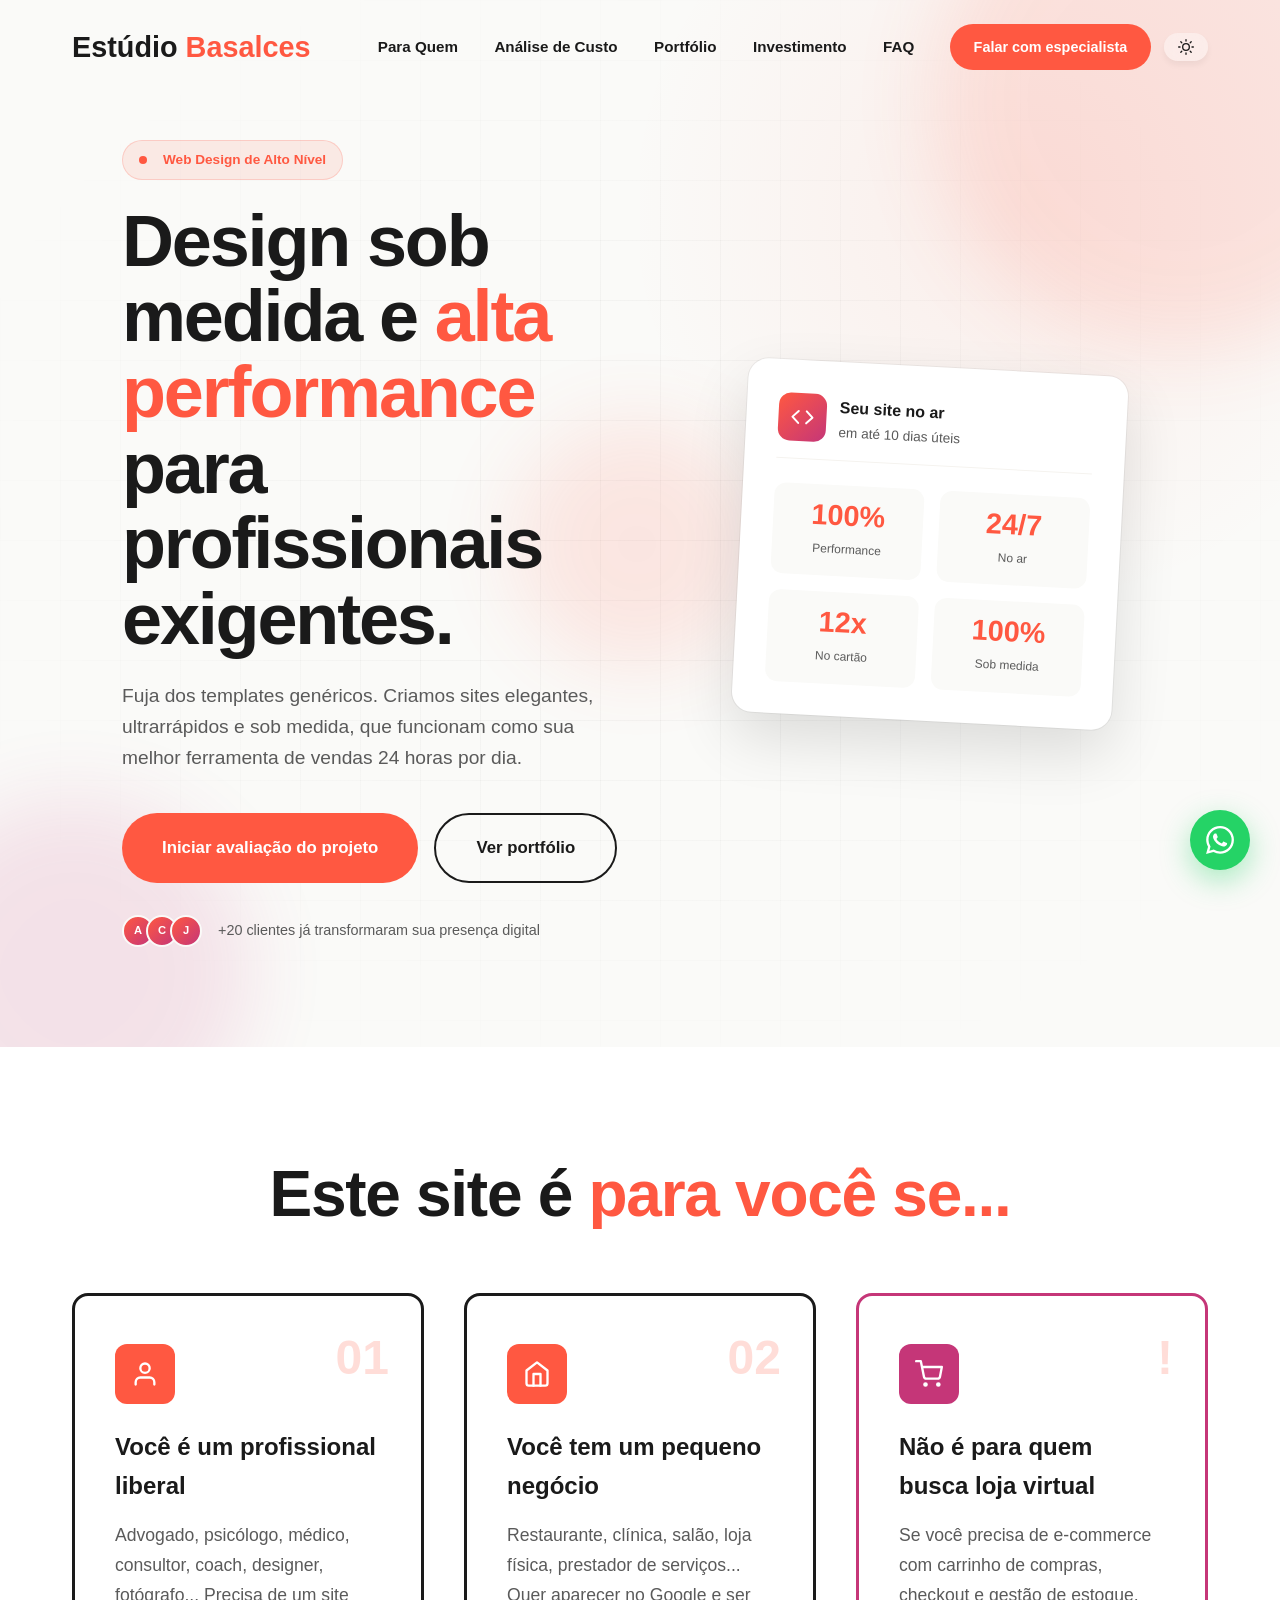
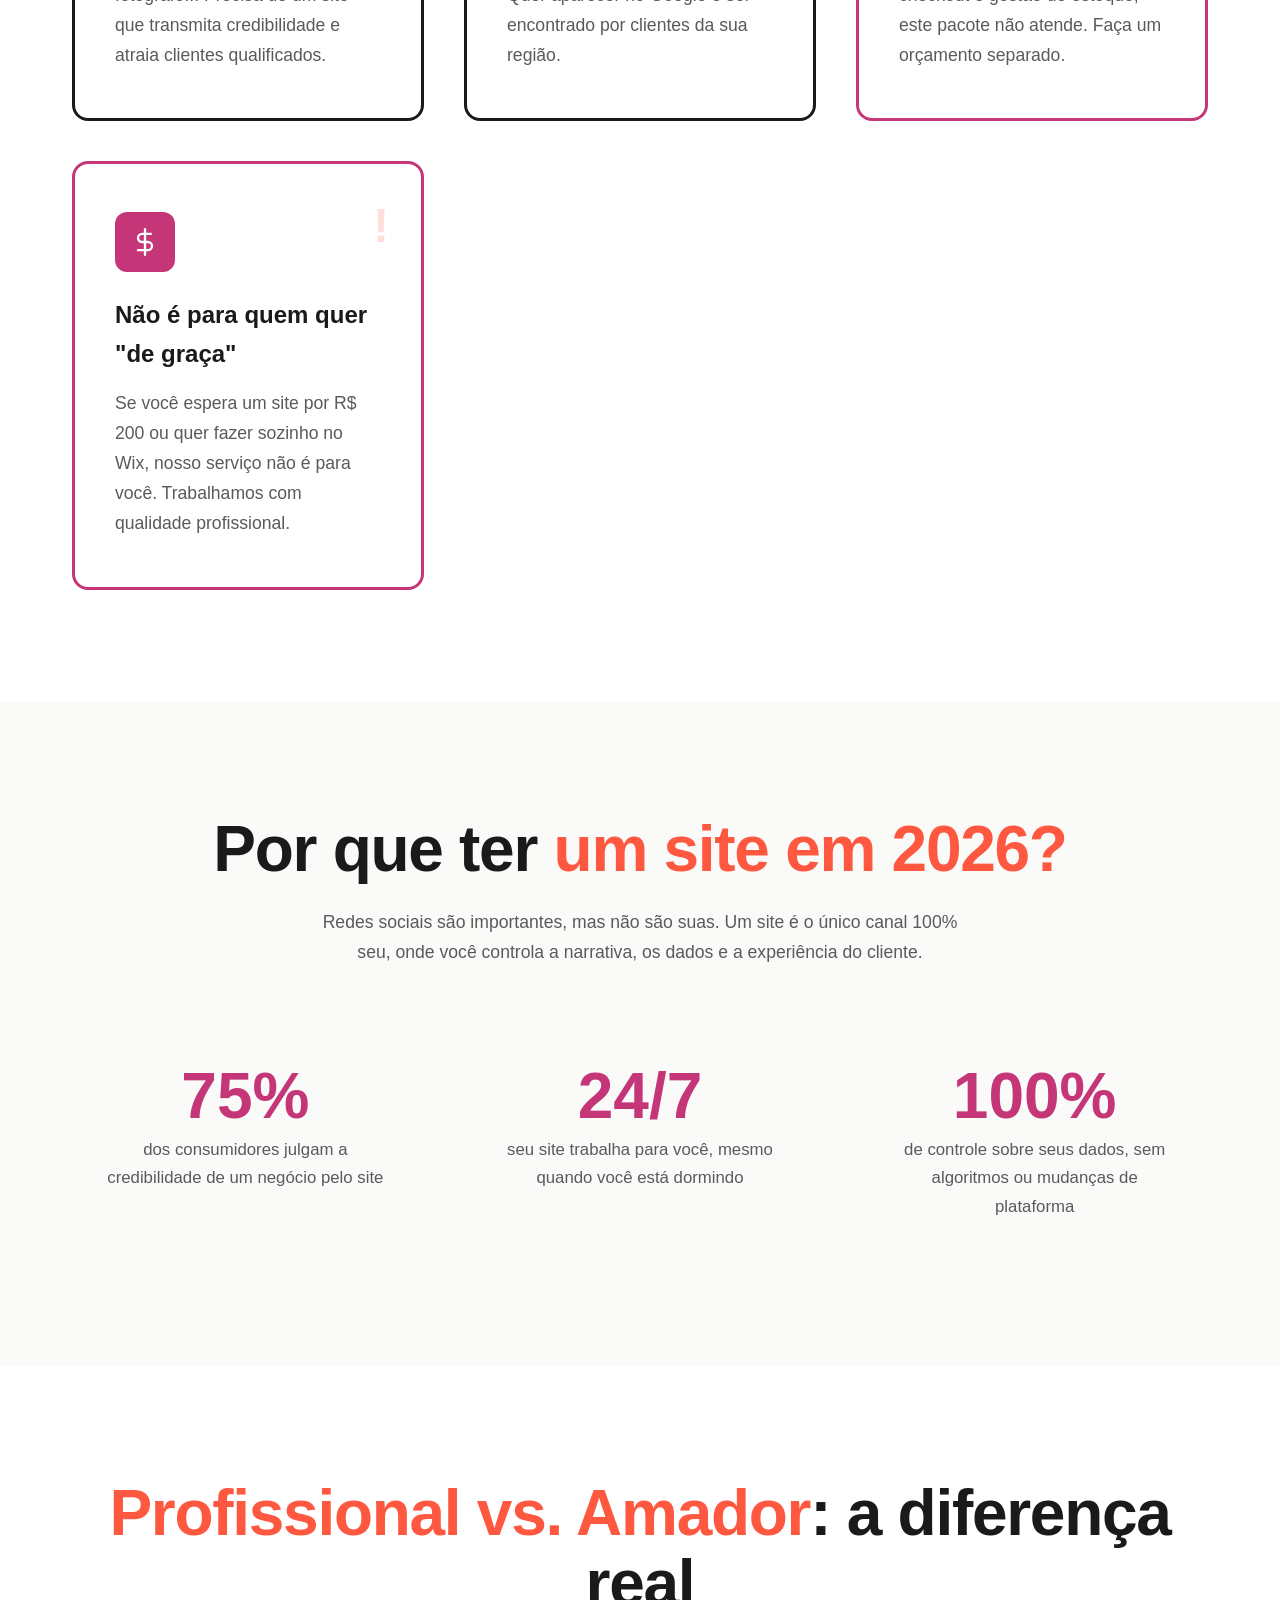
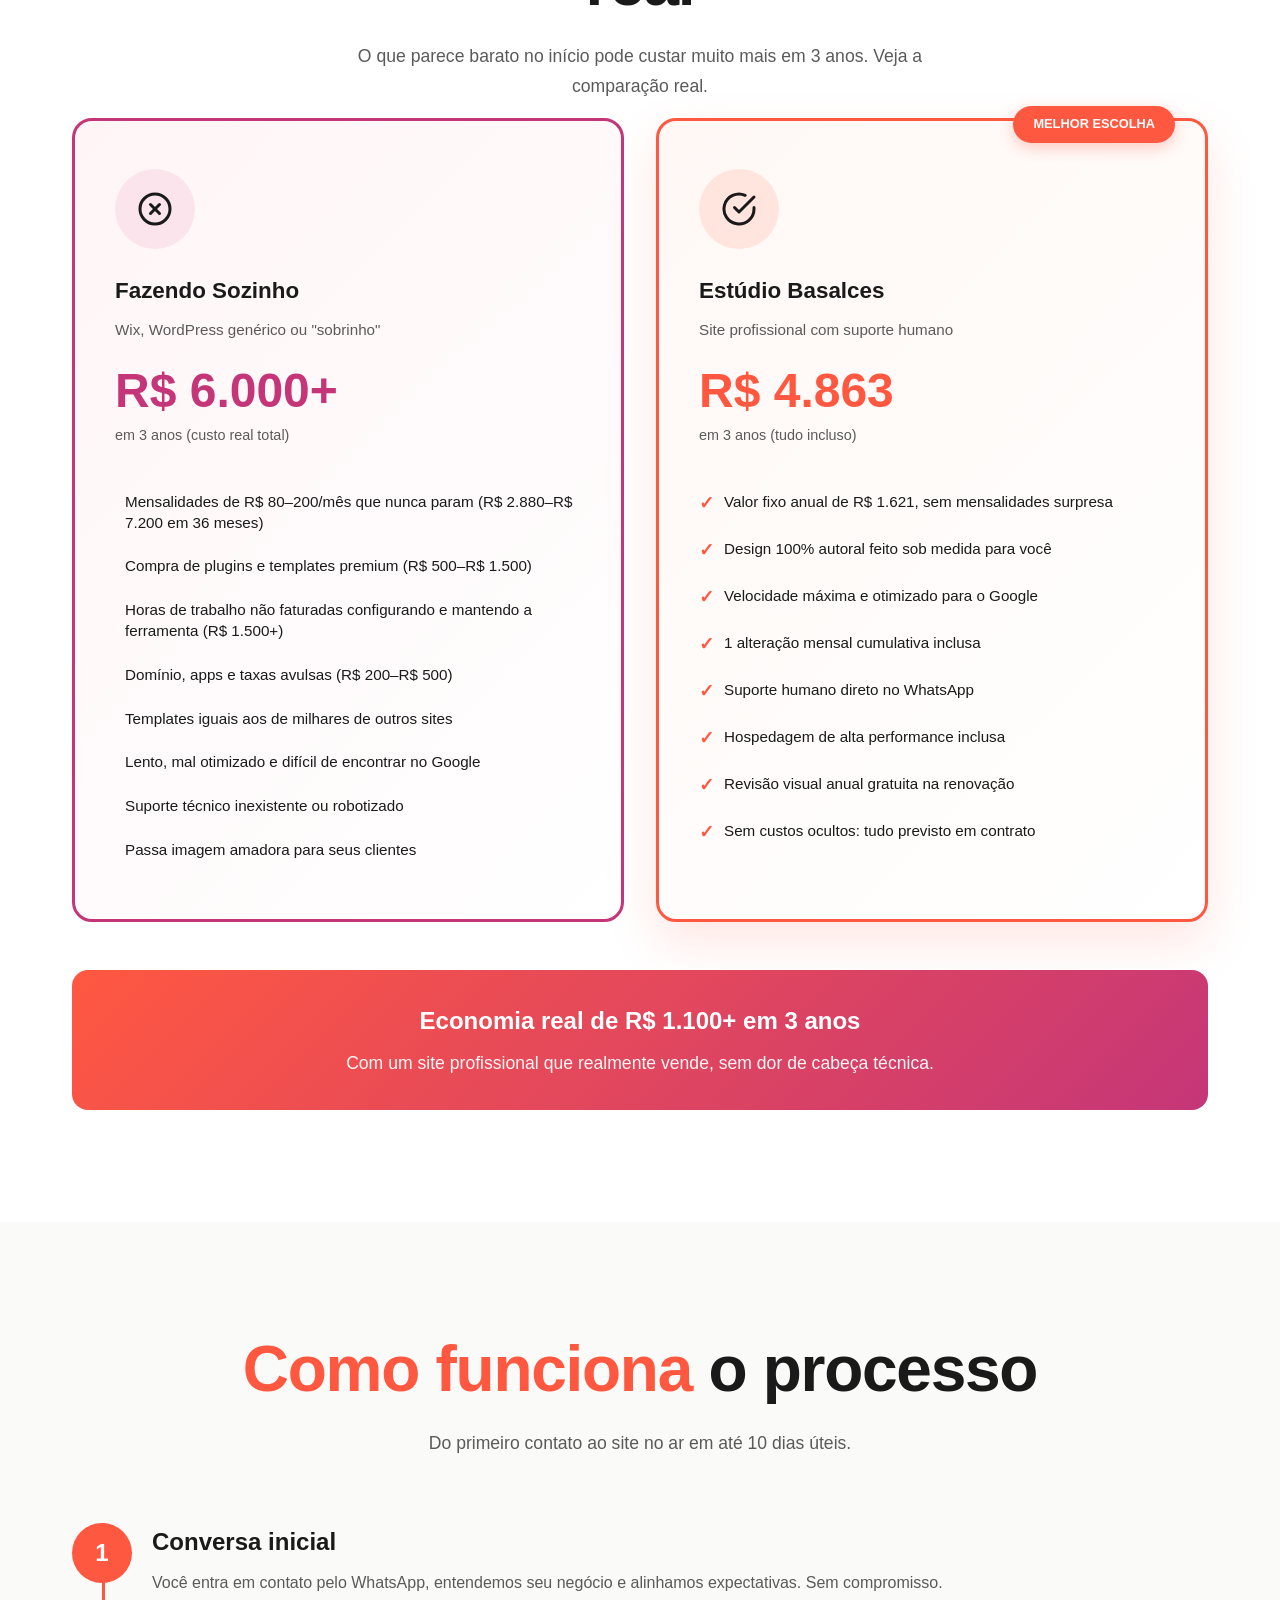
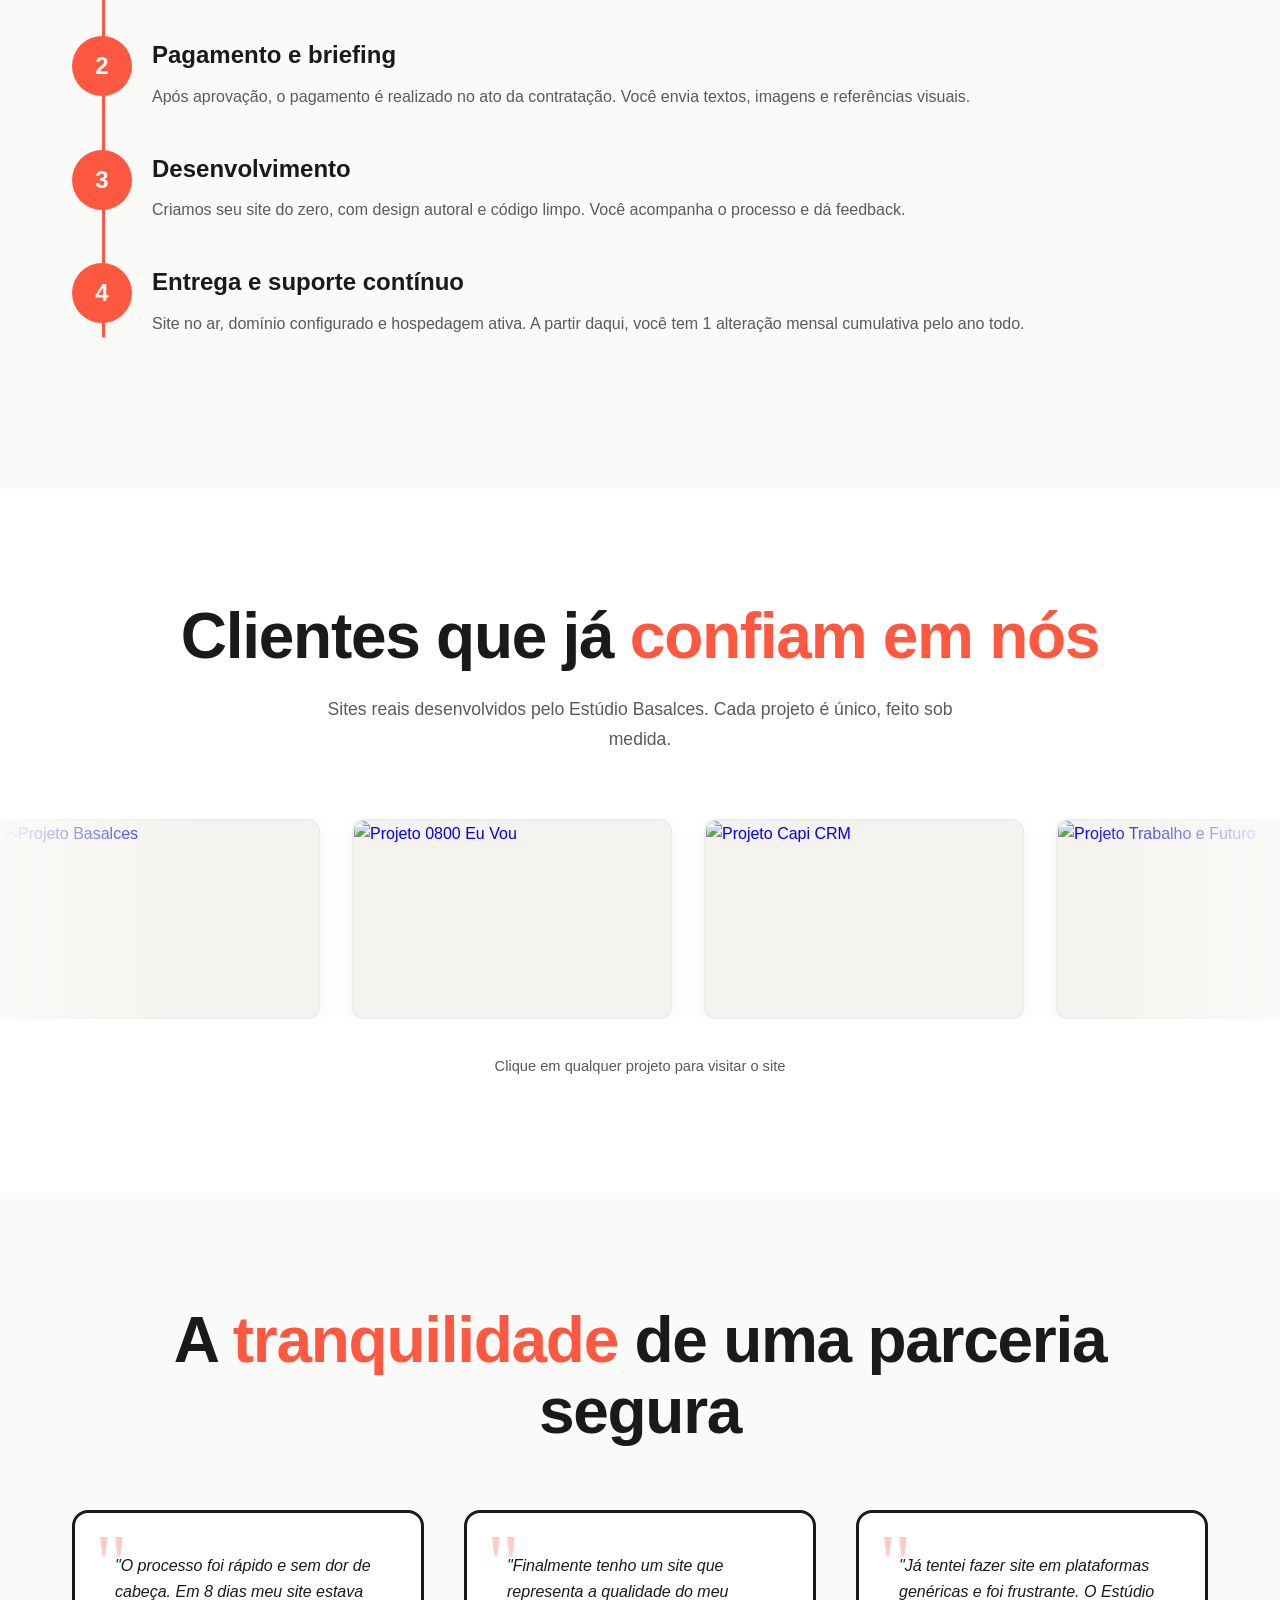
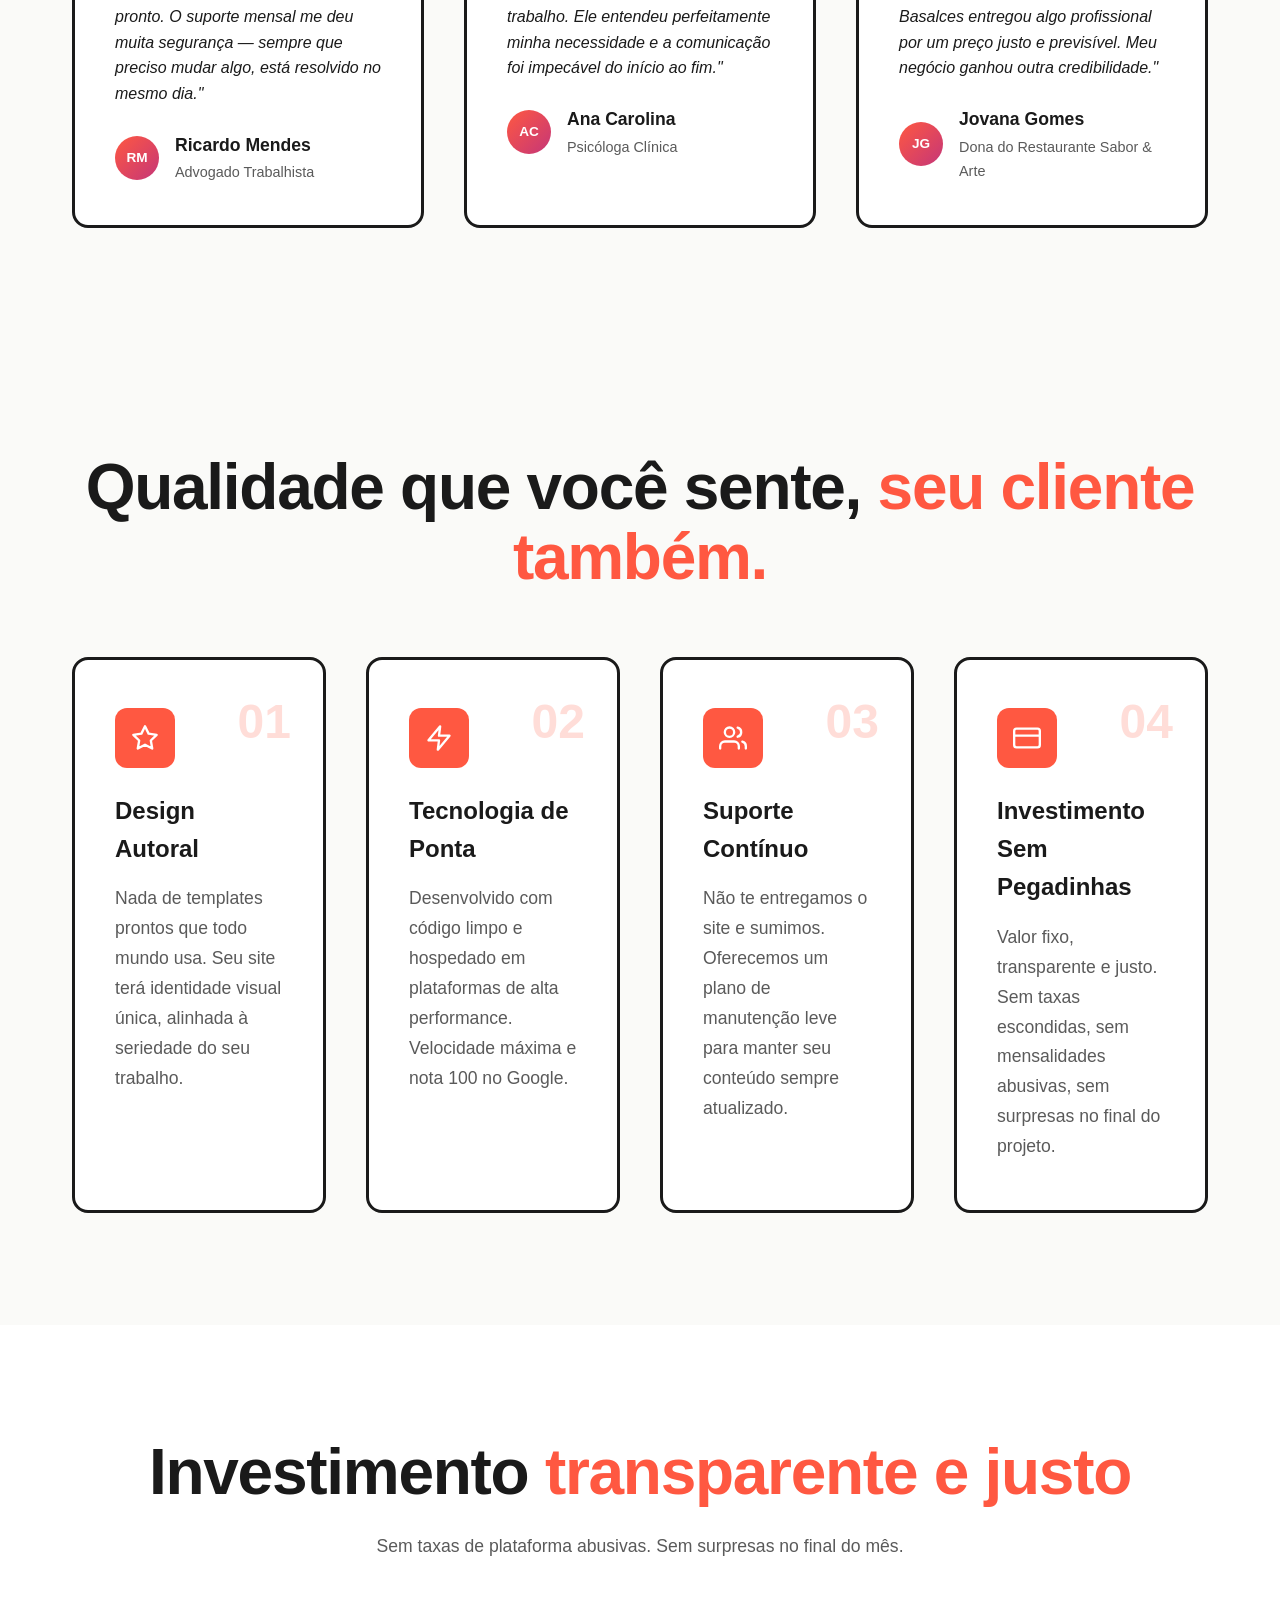
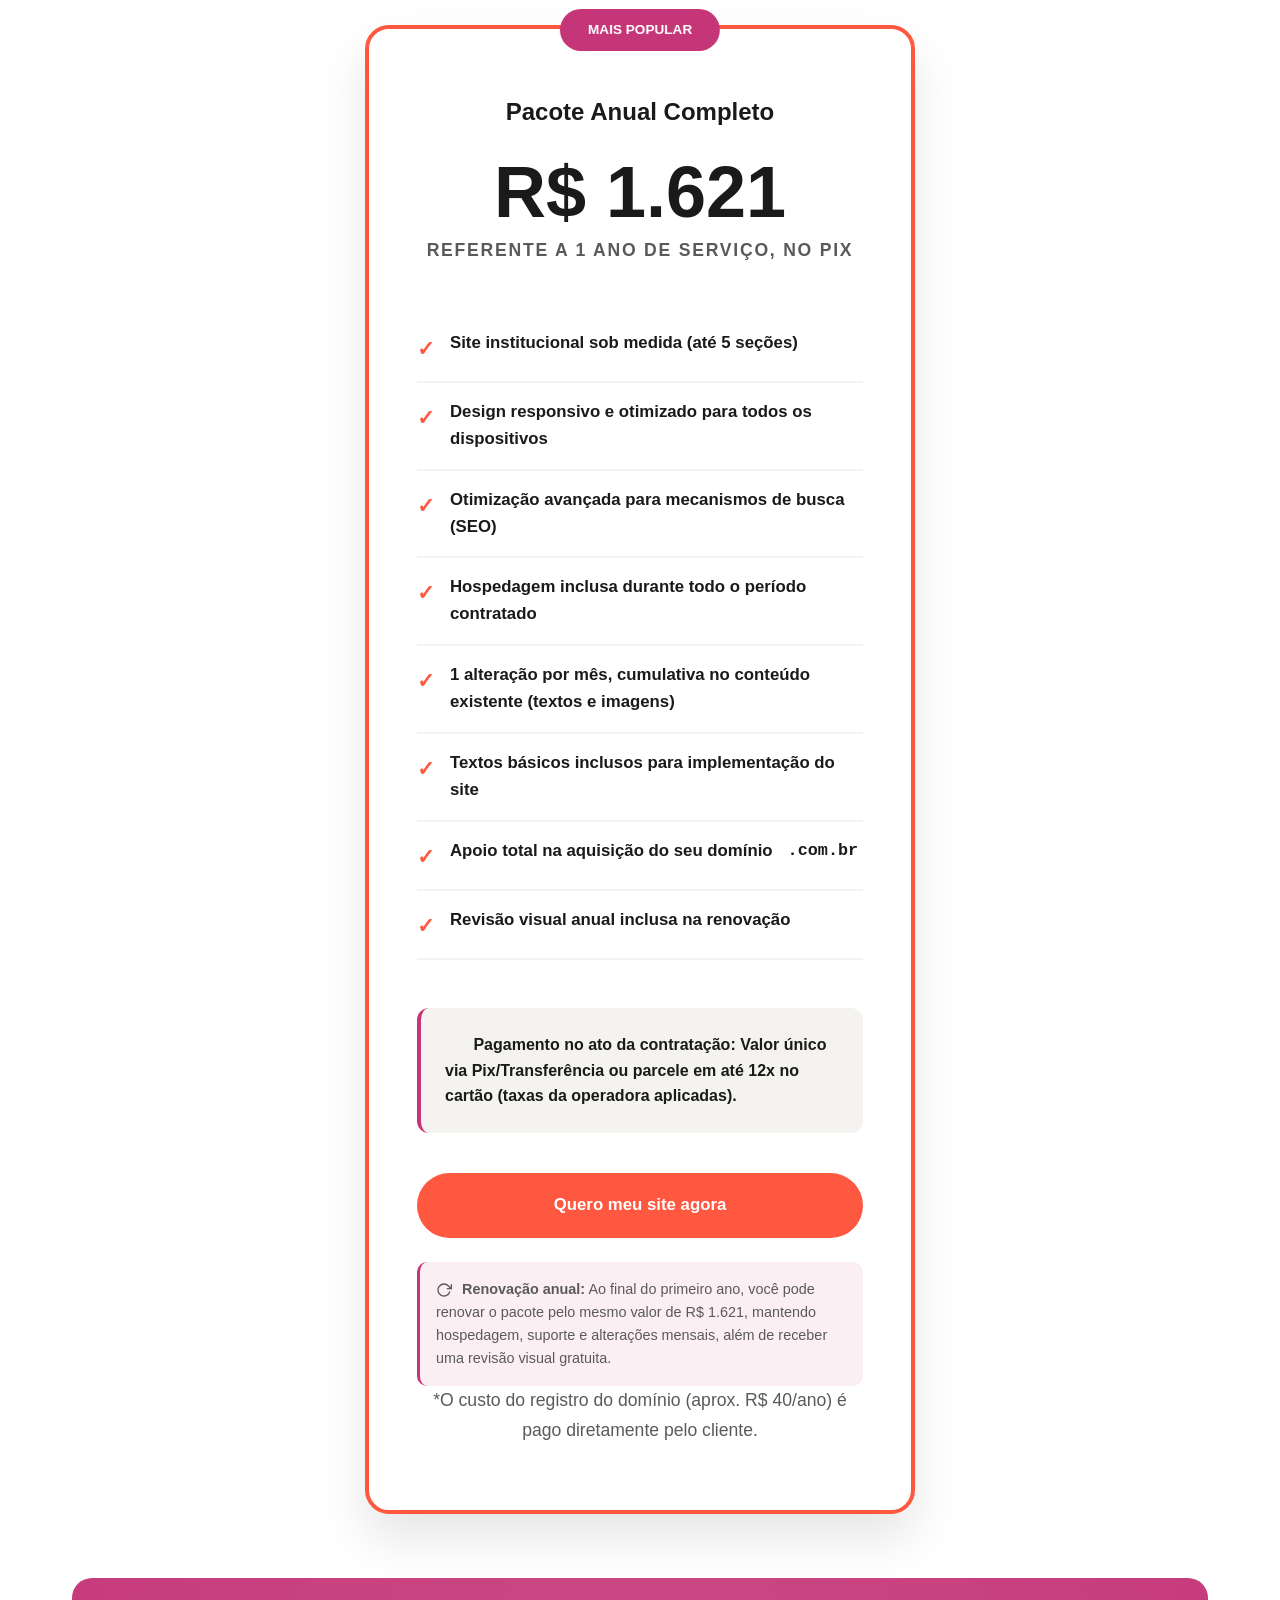
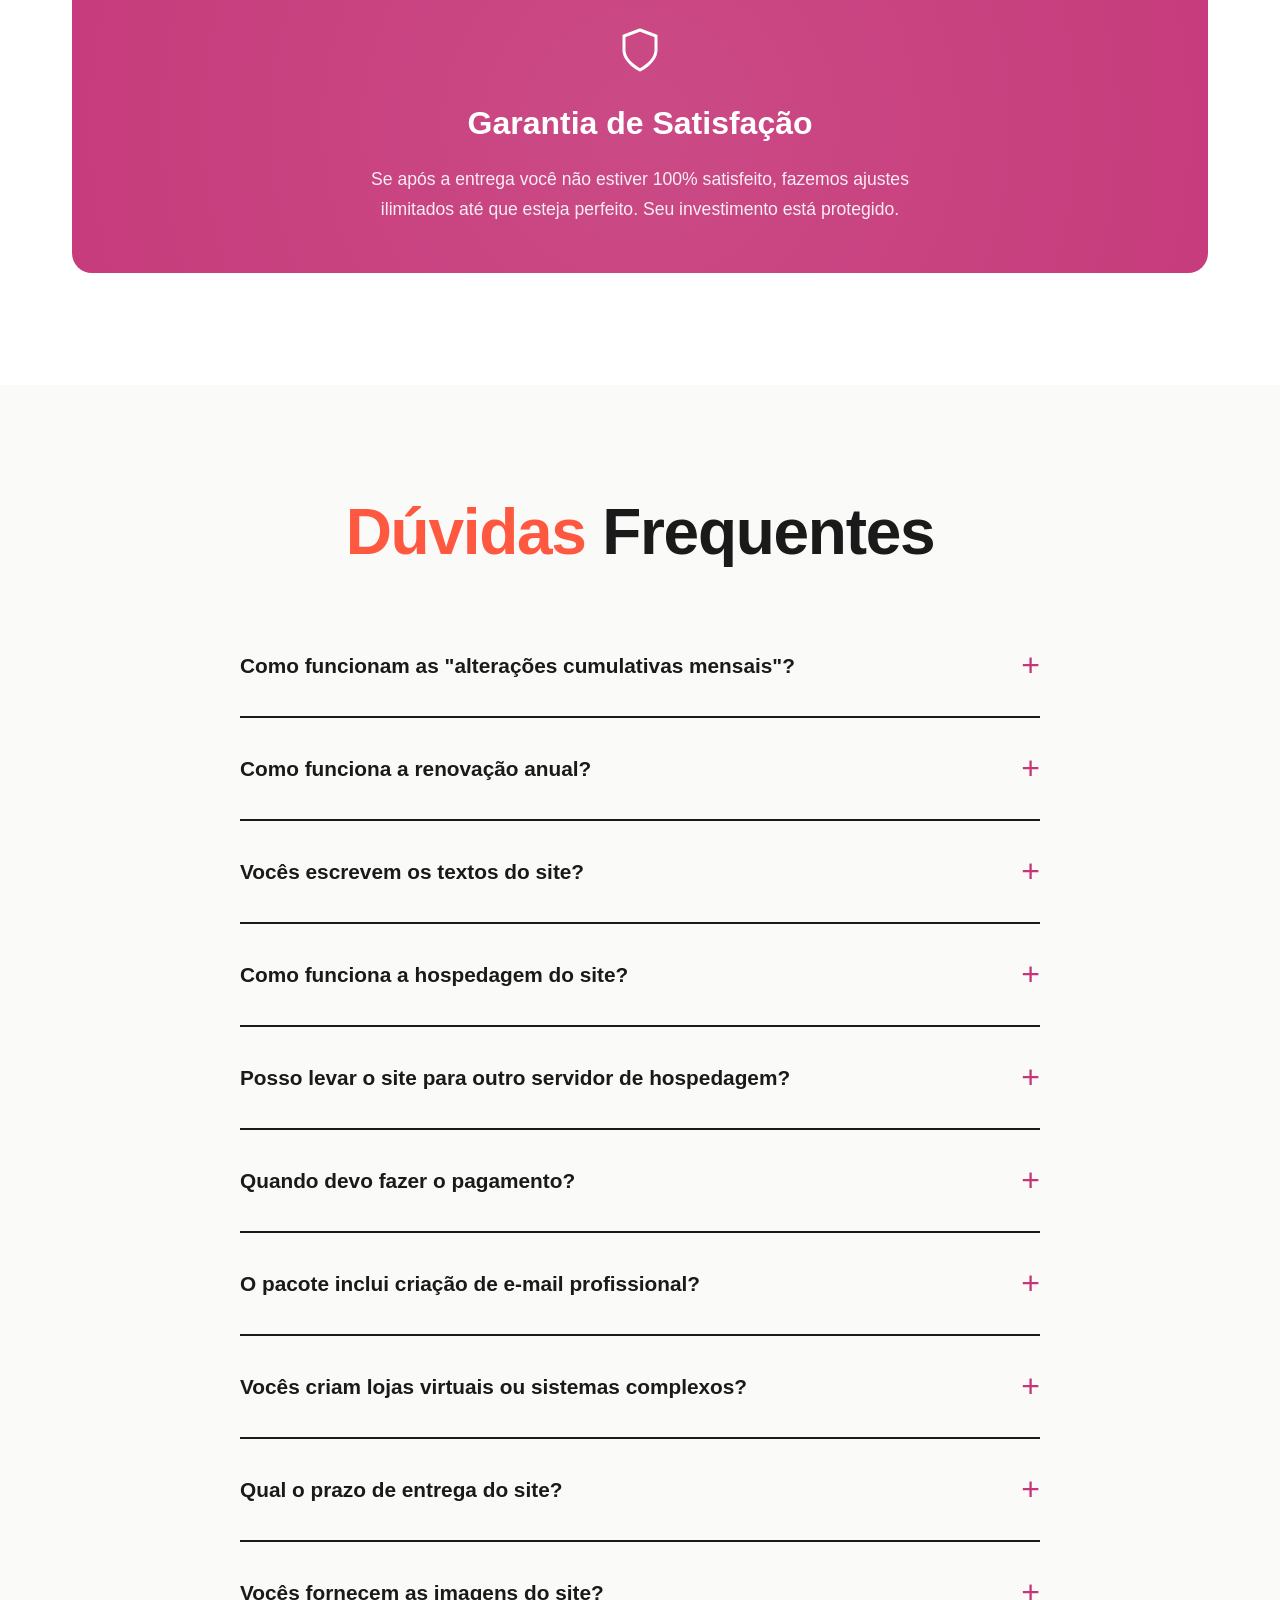
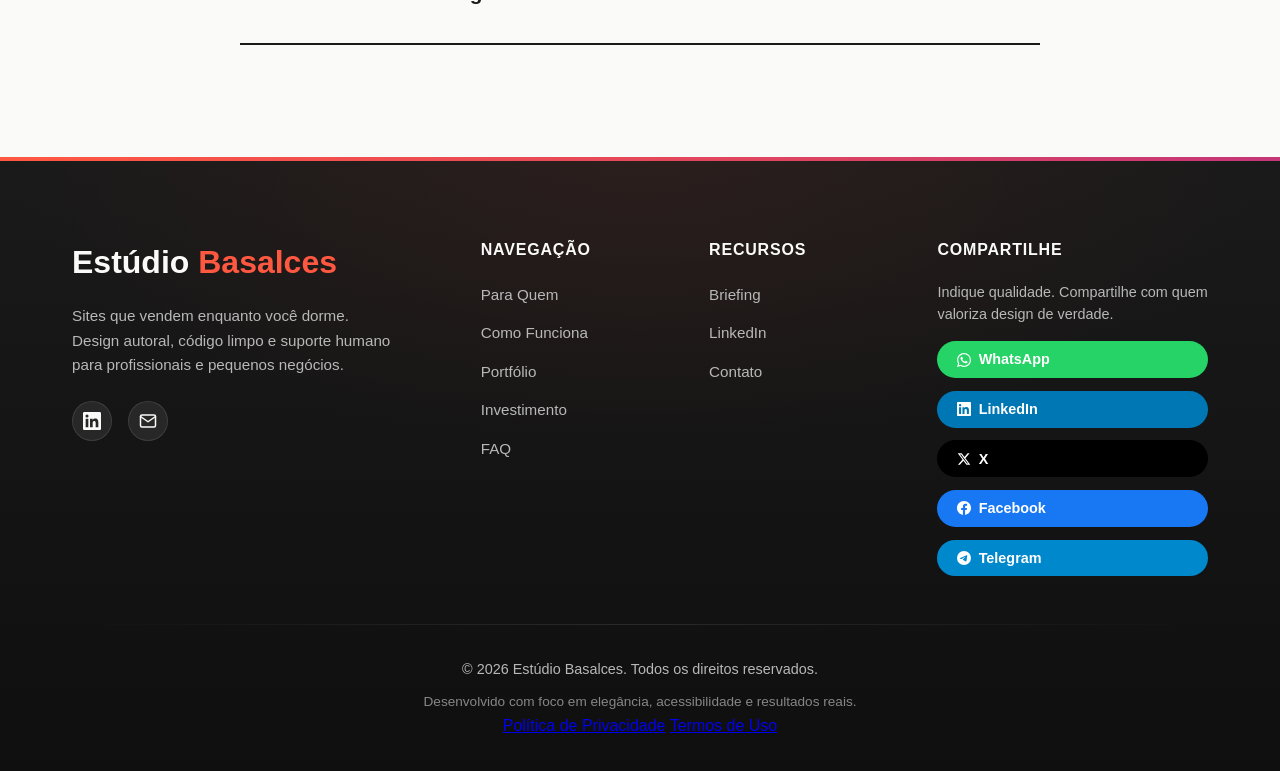
==== commit b5b510fa: "Add files via upload" ====
--- a/index.html
+++ b/index.html
@@ -1,19 +1,50 @@
 <!DOCTYPE html>
 <html lang="pt-BR">
 <head>
-    <meta charset="UTF-8">
-    <meta name="viewport" content="width=device-width, initial-scale=1.0">
-    <meta name="description" content="Estúdio Basalces - Criação de sites profissionais sob medida com design autoral, alta performance e suporte humano. Sites que vendem enquanto você dorme.">
-    <meta name="keywords" content="criação de sites, web design, sites profissionais, design sob medida, SEO, hospedagem, Estúdio Basalces">
-    <meta name="author" content="Paulin Basalces">
-    <meta property="og:title" content="Estúdio Basalces | Sites Profissionais sob medida">
-    <meta property="og:description" content="Design sob medida e alta performance para profissionais exigentes. Fuja dos templates genéricos.">
-    <meta property="og:image" content="https://estudio.basalces.com/og-image.jpg">
-    <meta property="og:url" content="https://estudio.basalces.com">
-    <meta name="twitter:card" content="summary_large_image">
-    <title>Estúdio Basalces | Sites Profissionais sob medida e alta performance</title>
-    <link rel="stylesheet" href="style.css">
-    <link rel="icon" type="image/svg+xml" href="data:image/svg+xml,<svg xmlns='http://www.w3.org/2000/svg' viewBox='0 0 100 100'><text y='.9em' font-size='90'>🔥</text></svg>">
+  <meta charset="UTF-8">
+  <!-- Open Graph / Facebook / WhatsApp -->
+<meta property="og:type" content="website" />
+<meta property="og:url" content="https://estudio.basalces.com/" />
+<meta property="og:title" content="Estúdio Basalces | Criação de Sites Modernos e Acessíveis" />
+<meta property="og:description" content="Desenvolvimento web de alta performance, com foco em acessibilidade, SEO e design responsivo. Transforme sua presença digital com quem entende do assunto." />
+<meta property="og:image" content="https://estudio.basalces.com/og-image.jpg" />
+<meta property="og:image:width" content="1200" />
+<meta property="og:image:height" content="630" />
+<meta property="og:locale" content="pt_BR" />
+
+<!-- Twitter (opcional, mas boa prática) -->
+<meta property="twitter:card" content="summary_large_image" />
+<meta property="twitter:url" content="https://estudio.basalces.com/" />
+<meta property="twitter:title" content="Estúdio Basalces | Criação de Sites Modernos e Acessíveis" />
+<meta property="twitter:description" content="Desenvolvimento web de alta performance, com foco em acessibilidade, SEO e design responsivo." />
+<meta property="twitter:image" content="https://estudio.basalces.com/og-image.jpg" />
+  
+  <meta name="viewport" content="width=device-width, initial-scale=1.0">
+  <title>Estúdio Basalces | Sites Profissionais sob medida e alta performance</title>
+  <meta name="description" content="Design sob medida e alta performance para profissionais exigentes. Sites institucionais autorais com SEO, hospedagem e suporte humano incluso.">
+  <meta name="author" content="Paulin Basalces">
+  <meta name="robots" content="index, follow">
+  <link rel="canonical" href="https://estudio.basalces.com/">
+  <link rel="icon" type="image/svg+xml" href="favicon.svg">
+
+  <link rel="manifest" href="manifest.webmanifest">
+<meta name="theme-color" content="#FF5841">
+
+  <!-- NO-CACHE META TAGS -->
+  <meta http-equiv="Cache-Control" content="no-cache, no-store, must-revalidate">
+  <meta http-equiv="Pragma" content="no-cache">
+  <meta http-equiv="Expires" content="0">
+
+  <meta property="og:title" content="Estúdio Basalces | Sites Profissionais sob medida e alta performance">
+  <meta property="og:description" content="Design sob medida, alta performance e suporte humano. A partir de R$ 1.621/ano.">
+  <meta property="og:type" content="website">
+  <meta property="og:url" content="https://estudio.basalces.com/">
+  <meta property="og:image" content="https://estudio.basalces.com/og-image.jpg">
+
+  <link rel="stylesheet" href="style.css">
+
+  <script defer src="https://cloud.umami.is/script.js" data-website-id="28c8520e-5930-469b-b4c4-61f5b5f268e0"></script>
+  
 </head>
 <body>
 
@@ -122,517 +153,26 @@
             </div>
           </div>
         </div>
-    </header>
-
-    <nav id="mobileNav" class="mobile-nav" aria-label="Navegação mobile" aria-hidden="true">
-        <a href="#para-quem-e" class="mobile-link">Para Quem É</a>
-        <a href="#comparacao" class="mobile-link">Análise de Custo</a>
-        <a href="#portfolio" class="mobile-link">Portfólio</a>
-        <a href="#investimento" class="mobile-link">Investimento</a>
-        <a href="#faq" class="mobile-link">FAQ</a>
-        <a href="https://wa.me/5531984470001?text=Ol%C3%A1!%20Gostaria%20de%20agendar%20um%20diagn%C3%B3stico." class="mobile-link" target="_blank" rel="noopener">Falar com especialista</a>
-    </nav>
-    <div id="mobileOverlay" class="mobile-overlay" aria-hidden="true"></div>
-
-    <main id="main-content">
-        <section class="hero" aria-labelledby="hero-title">
-            <div class="hero-shape hero-shape-1"></div>
-            <div class="hero-shape hero-shape-2"></div>
-            <div class="hero-shape hero-shape-3"></div>
-            <div class="hero-content">
-                <div class="hero-text">
-                    <div class="hero-badge">Web Design de Alto Nível</div>
-                    <h1 id="hero-title">Design sob medida e alta performance para profissionais exigentes.</h1>
-                    <p class="hero-description">Fuja dos templates genéricos. Criamos sites elegantes, ultrarrápidos e sob medida, que funcionam como sua melhor ferramenta de vendas 24 horas por dia.</p>
-                    <div class="hero-buttons">
-                        <a href="#investimento" class="btn btn-orange">Iniciar avaliação do projeto</a>
-                        <a href="#portfolio" class="btn btn-outline">Ver portfólio</a>
-                    </div>
-                    <div class="hero-social-proof">
-                        <div class="avatars">
-                            <div class="avatar">AC</div>
-                            <div class="avatar">J</div>
-                            <div class="avatar">R</div>
-                        </div>
-                        <span>+20 clientes já transformaram sua presença digital</span>
-                    </div>
-                </div>
-                <div class="hero-visual">
-                    <div class="urgency-float">Seu site no ar em até 10 dias úteis</div>
-                    <div class="hero-card">
-                        <div class="hero-card-header">
-                            <div class="hero-card-icon">⚡</div>
-                            <div>
-                                <h3 class="hero-card-title">Performance Real</h3>
-                                <p class="hero-card-subtitle">Nota 100 no Google</p>
-                            </div>
-                        </div>
-                        <div class="hero-card-stats">
-                            <div class="hero-stat">
-                                <span class="hero-stat-number">100%</span>
-                                <span class="hero-stat-label">Performance</span>
-                            </div>
-                            <div class="hero-stat">
-                                <span class="hero-stat-number">24/7</span>
-                                <span class="hero-stat-label">No ar</span>
-                            </div>
-                            <div class="hero-stat">
-                                <span class="hero-stat-number">12x</span>
-                                <span class="hero-stat-label">No cartão</span>
-                            </div>
-                            <div class="hero-stat">
-                                <span class="hero-stat-number">100%</span>
-                                <span class="hero-stat-label">Sob medida</span>
-                            </div>
-                        </div>
-                    </div>
-                </div>
-            </div>
-        </section>
-
-        <section id="para-quem-e" class="section bg-white" aria-labelledby="para-quem-title">
-            <div class="container">
-                <h2 id="para-quem-title" class="text-center reveal">Este site é para você se...</h2>
-                <div class="grid-2">
-                    <div class="card reveal stagger-1">
-                        <span class="card-number">01</span>
-                        <div class="card-icon">💼</div>
-                        <h3>Você é um profissional liberal</h3>
-                        <p>Advogado, psicólogo, médico, consultor, coach, designer, fotógrafo... Precisa de um site que transmita credibilidade e atraia clientes qualificados.</p>
-                    </div>
-                    <div class="card reveal stagger-2">
-                        <span class="card-number">02</span>
-                        <div class="card-icon">🏪</div>
-                        <h3>Você tem um pequeno negócio</h3>
-                        <p>Restaurante, clínica, salão, loja física, prestador de serviços... Quer aparecer no Google e ser encontrado por clientes da sua região.</p>
-                    </div>
-                    <div class="card card-negative reveal stagger-3">
-                        <div class="card-icon card-icon-violet">⚠️</div>
-                        <h3>Não é para quem busca loja virtual</h3>
-                        <p>Se você precisa de e-commerce com carrinho de compras, checkout e gestão de estoque, este pacote não atende. Faça um orçamento separado.</p>
-                    </div>
-                    <div class="card card-negative reveal stagger-4">
-                        <div class="card-icon card-icon-violet">⚠️</div>
-                        <h3>Não é para quem quer "de graça"</h3>
-                        <p>Se você espera um site por R$ 200 ou quer fazer sozinho no Wix, nosso serviço não é para você. Trabalhamos com qualidade profissional.</p>
-                    </div>
-                </div>
-            </div>
-        </section>
-
-        <section class="section" aria-labelledby="porque-site-title">
-            <div class="container">
-                <h2 id="porque-site-title" class="text-center reveal">Por que ter um site em 2026?</h2>
-                <p class="section-subtitle text-center reveal">Redes sociais são importantes, mas não são suas. Um site é o único canal 100% seu, onde você controla a narrativa, os dados e a experiência do cliente.</p>
-                <div class="stats-grid">
-                    <div class="stat-item reveal stagger-1">
-                        <span class="stat-number">75%</span>
-                        <p class="stat-label">dos consumidores julgam a credibilidade de um negócio pelo site</p>
-                    </div>
-                    <div class="stat-item reveal stagger-2">
-                        <span class="stat-number">24/7</span>
-                        <p class="stat-label">seu site trabalha para você, mesmo quando você está dormindo</p>
-                    </div>
-                    <div class="stat-item reveal stagger-3">
-                        <span class="stat-number">100%</span>
-                        <p class="stat-label">de controle sobre seus dados, sem algoritmos ou mudanças de plataforma</p>
-                    </div>
-                </div>
-            </div>
-        </section>
-
-        <section id="comparacao" class="section bg-white" aria-labelledby="comparacao-title">
-            <div class="container">
-                <h2 id="comparacao-title" class="text-center reveal">Profissional vs. Amador: a diferença real</h2>
-                <p class="section-subtitle text-center reveal">O que parece barato no início pode custar muito mais em 3 anos. Veja a comparação real.</p>
-                <div class="comparison-wrapper reveal">
-                    <div class="comparison-grid">
-                        <div class="comparison-card bad">
-                            <div class="comparison-icon"></div>
-                            <h3>Fazendo Sozinho</h3>
-                            <p class="comparison-subtitle">Wix, WordPress genérico ou "sobrinho"</p>
-                            <div class="comparison-price">R$ 6.000+</div>
-                            <p class="comparison-period">em 3 anos (custo real total)</p>
-                            <ul class="comparison-list">
-                                <li>Mensalidades de R$ 80–200/mês que nunca param (R$ 2.880–R$ 7.200 em 36 meses)</li>
-                                <li>Compra de plugins e templates premium (R$ 500–R$ 1.500)</li>
-                                <li>Horas de trabalho não faturadas configurando e mantendo a ferramenta (R$ 1.500+)</li>
-                                <li>Domínio, apps e taxas avulsas (R$ 200–R$ 500)</li>
-                                <li>Templates iguais aos de milhares de outros sites</li>
-                                <li>Lento, mal otimizado e difícil de encontrar no Google</li>
-                                <li>Suporte técnico inexistente ou robotizado</li>
-                                <li>Passa imagem amadora para seus clientes</li>
-                            </ul>
-                        </div>
-                        <div class="comparison-card good">
-                            <div class="winner-badge">Melhor Escolha</div>
-                            <div class="comparison-icon">✓</div>
-                            <h3>Estúdio Basalces</h3>
-                            <p class="comparison-subtitle">Site profissional com suporte humano</p>
-                            <div class="comparison-price">R$ 4.863</div>
-                            <p class="comparison-period">em 3 anos (tudo incluso)</p>
-                            <ul class="comparison-list">
-                                <li>Valor fixo anual de R$ 1.621, sem mensalidades surpresa</li>
-                                <li>Design 100% autoral feito sob medida para você</li>
-                                <li>Velocidade máxima e otimizado para o Google</li>
-                                <li>1 alteração mensal cumulativa inclusa</li>
-                                <li>Suporte humano direto no WhatsApp</li>
-                                <li>Hospedagem de alta performance inclusa</li>
-                                <li>Revisão visual anual gratuita na renovação</li>
-                                <li>Sem custos ocultos: tudo previsto em contrato</li>
-                            </ul>
-                        </div>
-                    </div>
-                    <div class="comparison-footer">
-                        <h3>Economia real de R$ 1.100+ em 3 anos</h3>
-                        <p>Com um site profissional que realmente vende, sem dor de cabeça técnica.</p>
-                    </div>
-                </div>
-            </div>
-        </section>
-
-        <section class="section" aria-labelledby="como-funciona-title">
-            <div class="container">
-                <h2 id="como-funciona-title" class="text-center reveal">Como funciona o processo</h2>
-                <p class="section-subtitle text-center reveal">Do primeiro contato ao site no ar em até 10 dias úteis.</p>
-                <div class="timeline reveal">
-                    <div class="timeline-item">
-                        <div class="timeline-number">1</div>
-                        <div class="timeline-content">
-                            <h3>Conversa inicial</h3>
-                            <p>Você entra em contato pelo WhatsApp, entendemos seu negócio e alinhamos expectativas. Sem compromisso.</p>
-                        </div>
-                    </div>
-                    <div class="timeline-item">
-                        <div class="timeline-number">2</div>
-                        <div class="timeline-content">
-                            <h3>Pagamento e briefing</h3>
-                            <p>Após aprovação, o pagamento é realizado no ato da contratação. Você envia textos, imagens e referências visuais.</p>
-                        </div>
-                    </div>
-                    <div class="timeline-item">
-                        <div class="timeline-number">3</div>
-                        <div class="timeline-content">
-                            <h3>Desenvolvimento</h3>
-                            <p>Criamos seu site do zero, com design autoral e código limpo. Você acompanha o processo e dá feedback.</p>
-                        </div>
-                    </div>
-                    <div class="timeline-item">
-                        <div class="timeline-number">4</div>
-                        <div class="timeline-content">
-                            <h3>Entrega e suporte contínuo</h3>
-                            <p>Site no ar, domínio configurado e hospedagem ativa. A partir daqui, você tem 1 alteração mensal cumulativa pelo ano todo.</p>
-                        </div>
-                    </div>
-                </div>
-            </div>
-        </section>
-
-        <section id="portfolio" class="section bg-white" aria-labelledby="portfolio-title">
-            <div class="container">
-                <h2 id="portfolio-title" class="text-center reveal">Clientes que já confiam em nós</h2>
-                <p class="section-subtitle text-center reveal">Sites reais desenvolvidos pelo Estúdio Basalces. Cada projeto é único, feito sob medida.</p>
-                <div class="portfolio-carousel reveal" role="region" aria-label="Carrossel de portfólio">
-                    <div class="portfolio-track">
-                        <a href="https://basalces.com" target="_blank" rel="noopener" class="portfolio-slide" aria-label="Visitar site Basalces">
-                            <div class="portfolio-image">
-                                <img src="https://basalces.com/og-image.jpg" alt="Site Basalces" loading="lazy">
-                            </div>
-                        </a>
-                        <a href="https://0800euvou.com" target="_blank" rel="noopener" class="portfolio-slide" aria-label="Visitar site 0800 Eu Vou">
-                            <div class="portfolio-image">
-                                <img src="https://0800euvou.com/og-image.jpg" alt="Site 0800 Eu Vou" loading="lazy">
-                            </div>
-                        </a>
-                        <a href="https://capicrm.ia.br" target="_blank" rel="noopener" class="portfolio-slide" aria-label="Visitar site Capi CRM">
-                            <div class="portfolio-image">
-                                <img src="https://capicrm.ia.br/og-image.jpg" alt="Site Capi CRM" loading="lazy">
-                            </div>
-                        </a>
-                        <a href="https://trabalhoefuturo.com" target="_blank" rel="noopener" class="portfolio-slide" aria-label="Visitar site Trabalho e Futuro">
-                            <div class="portfolio-image">
-                                <img src="https://trabalhoefuturo.com/og-image.jpg" alt="Site Trabalho e Futuro" loading="lazy">
-                            </div>
-                        </a>
-                        <a href="https://basalces.com" target="_blank" rel="noopener" class="portfolio-slide" aria-label="Visitar site Basalces">
-                            <div class="portfolio-image">
-                                <img src="https://basalces.com/og-image.jpg" alt="Site Basalces" loading="lazy">
-                            </div>
-                        </a>
-                        <a href="https://0800euvou.com" target="_blank" rel="noopener" class="portfolio-slide" aria-label="Visitar site 0800 Eu Vou">
-                            <div class="portfolio-image">
-                                <img src="https://0800euvou.com/og-image.jpg" alt="Site 0800 Eu Vou" loading="lazy">
-                            </div>
-                        </a>
-                    </div>
-                </div>
-                <p class="text-center reveal" style="margin-top: 2rem; font-size: 0.9rem; color: #5A5A5A;">Clique em qualquer projeto para visitar o site</p>
-            </div>
-        </section>
-
-        <section class="section" aria-labelledby="depoimentos-title">
-            <div class="container">
-                <h2 id="depoimentos-title" class="text-center reveal">A tranquilidade de uma parceria segura</h2>
-                <div class="grid-3">
-                    <div class="testimonial-card reveal stagger-1">
-                        <p class="testimonial-text">"O processo foi rápido e sem dor de cabeça. Em 8 dias meu site estava pronto. O suporte mensal me deu muita segurança — sempre que preciso mudar algo, está resolvido no mesmo dia."</p>
-                        <div class="testimonial-author-row">
-                            <div class="testimonial-avatar">RM</div>
-                            <div>
-                                <p class="testimonial-author">Ricardo Mendes</p>
-                                <p class="testimonial-role">Advogado Trabalhista</p>
-                            </div>
-                        </div>
-                    </div>
-                    <div class="testimonial-card reveal stagger-2">
-                        <p class="testimonial-text">"Finalmente tenho um site que representa a qualidade do meu trabalho. Ele entendeu perfeitamente minha necessidade e a comunicação foi impecável do início ao fim."</p>
-                        <div class="testimonial-author-row">
-                            <div class="testimonial-avatar">AC</div>
-                            <div>
-                                <p class="testimonial-author">Ana Carolina</p>
-                                <p class="testimonial-role">Psicóloga Clínica</p>
-                            </div>
-                        </div>
-                    </div>
-                    <div class="testimonial-card reveal stagger-3">
-                        <p class="testimonial-text">"Já tentei fazer site em plataformas genéricas e foi frustrante. O Estúdio Basalces entregou algo profissional por um preço justo e previsível. Meu negócio ganhou outra credibilidade."</p>
-                        <div class="testimonial-author-row">
-                            <div class="testimonial-avatar">JG</div>
-                            <div>
-                                <p class="testimonial-author">Jovana Gomes</p>
-                                <p class="testimonial-role">Dona do Restaurante Sabor & Arte</p>
-                            </div>
-                        </div>
-                    </div>
-                </div>
-            </div>
-        </section>
-
-        <section class="section bg-white" aria-labelledby="diferenciais-title">
-            <div class="container">
-                <h2 id="diferenciais-title" class="text-center reveal">Qualidade que você sente, seu cliente também.</h2>
-                <div class="grid-4">
-                    <div class="card reveal stagger-1">
-                        <span class="card-number">01</span>
-                        <div class="card-icon"></div>
-                        <h3>Design Autoral</h3>
-                        <p>Nada de templates prontos que todo mundo usa. Seu site terá identidade visual única, alinhada à seriedade do seu trabalho.</p>
-                    </div>
-                    <div class="card reveal stagger-2">
-                        <span class="card-number">02</span>
-                        <div class="card-icon">⚡</div>
-                        <h3>Tecnologia de Ponta</h3>
-                        <p>Desenvolvido com código limpo e hospedado em plataformas de alta performance. Velocidade máxima e nota 100 no Google.</p>
-                    </div>
-                    <div class="card reveal stagger-3">
-                        <span class="card-number">03</span>
-                        <div class="card-icon">🤝</div>
-                        <h3>Suporte Contínuo</h3>
-                        <p>Não te entregamos o site e sumimos. Oferecemos um plano de manutenção leve para manter seu conteúdo sempre atualizado.</p>
-                    </div>
-                    <div class="card reveal stagger-4">
-                        <span class="card-number">04</span>
-                        <div class="card-icon">💰</div>
-                        <h3>Investimento Sem Pegadinhas</h3>
-                        <p>Valor fixo, transparente e justo. Sem taxas escondidas, sem mensalidades abusivas, sem surpresas no final do projeto.</p>
-                    </div>
-                </div>
-            </div>
-        </section>
-
-        <section id="investimento" class="section" aria-labelledby="investimento-title">
-            <div class="container">
-                <h2 id="investimento-title" class="text-center reveal">Investimento transparente e justo</h2>
-                <p class="section-subtitle text-center reveal">Sem taxas de plataforma abusivas. Sem surpresas no final do mês.</p>
-                <div class="pricing-wrapper reveal">
-                    <div class="pricing-card">
-                        <div class="pricing-badge">Mais Popular</div>
-                        <h3>Pacote Anual Completo</h3>
-                        
-                        <div class="price-tag">12x de R$ 173,60</div>
-                        <div class="price-period">no cartão de crédito</div>
-                        <p style="margin: 1.5rem 0 0; font-size: 1rem; color: #5A5A5A;">ou <strong>R$ 1.621,00 à vista no PIX</strong> (economia de R$ 462,20)</p>
-
-                        <ul class="features-list">
-                            <li>Site institucional sob medida (até 5 seções)</li>
-                            <li>Design responsivo e otimizado para todos os dispositivos</li>
-                            <li>Otimização avançada para mecanismos de busca (SEO)</li>
-                            <li>Hospedagem inclusa durante todo o período contratado</li>
-                            <li>1 alteração por mês, cumulativa no conteúdo existente (textos e imagens)</li>
-                            <li>Textos básicos inclusos para implementação do site</li>
-                            <li>Apoio total na aquisição do seu domínio `.com.br`</li>
-                            <li>Revisão visual anual inclusa na renovação</li>
-                        </ul>
-
-                        <div class="highlight-box">
-                             Pagamento no ato da contratação: Valor único via Pix/Transferência ou parcele em até 12x no cartão de crédito (taxas da operadora aplicadas no parcelamento).
-                        </div>
-
-                        <a href="https://wa.me/5531984470001?text=Ol%C3%A1!%20Gostei%20da%20proposta%20do%20Est%C3%BAdio%20Basalces%20e%20gostaria%20de%20iniciar%20a%20avalia%C3%A7%C3%A3o%20do%20meu%20projeto." class="btn btn-orange btn-full" target="_blank" rel="noopener">
-                            Quero meu site agora
-                        </a>
-
-                        <div class="renewal-note">
-                            <strong>Renovação anual:</strong> Ao final do primeiro ano, você pode renovar o pacote pelo mesmo valor de R$ 1.621, mantendo hospedagem, suporte e alterações mensais, além de receber uma revisão visual gratuita.
-                        </div>
-
-                        <p style="margin-top: 1.5rem; font-size: 0.85rem; color: #5A5A5A; text-align: center;">
-                            *O custo do registro do domínio (aprox. R$ 40/ano) é pago diretamente pelo cliente.
-                        </p>
-                    </div>
-                </div>
-
-                <div class="guarantee-box reveal">
-                    <h3>Garantia de Satisfação</h3>
-                    <p>Se após a entrega você não estiver 100% satisfeito, fazemos ajustes ilimitados até que esteja perfeito. Seu investimento está protegido.</p>
-                </div>
-            </div>
-        </section>
-
-        <section id="faq" class="section bg-white" aria-labelledby="faq-title">
-            <div class="container">
-                <h2 id="faq-title" class="text-center reveal">Dúvidas Frequentes</h2>
-                <div class="faq-list reveal">
-                    <div class="faq-item">
-                        <button class="faq-question" aria-expanded="false" aria-controls="faq-answer-1">
-                            Como funcionam as "alterações cumulativas mensais"?
-                        </button>
-                        <div id="faq-answer-1" class="faq-answer" role="region">
-                            <p>Você tem direito a 1 alteração por mês no conteúdo existente do site (textos e imagens). Se não usar em determinado mês, ela se acumula. Exemplo: se não solicitar nada por 3 meses, poderá fazer 3 alterações de uma vez quando precisar. Ao final do ano, o saldo zera.</p>
-                        </div>
-                    </div>
-                    <div class="faq-item">
-                        <button class="faq-question" aria-expanded="false" aria-controls="faq-answer-2">
-                            Como funciona a renovação anual?
-                        </button>
-                        <div id="faq-answer-2" class="faq-answer" role="region">
-                            <p>Ao final dos 12 meses, você pode renovar o pacote pelo mesmo valor de R$ 1.621. A renovação garante continuidade da hospedagem, suporte e alterações mensais. Como bônus, incluímos uma revisão visual anual gratuita para manter seu site sempre com cara de novo.</p>
-                        </div>
-                    </div>
-                    <div class="faq-item">
-                        <button class="faq-question" aria-expanded="false" aria-controls="faq-answer-3">
-                            Vocês escrevem os textos do site?
-                        </button>
-                        <div id="faq-answer-3" class="faq-answer" role="region">
-                            <p>Incluímos textos básicos para implementação do site (apresentação da empresa, descrição de serviços, etc.). Para textos mais avançados, persuasivos ou específicos do seu nicho, fazemos um orçamento separado durante o projeto, caso você deseje contratar.</p>
-                        </div>
-                    </div>
-                    <div class="faq-item">
-                        <button class="faq-question" aria-expanded="false" aria-controls="faq-answer-4">
-                            Como funciona a hospedagem do site?
-                        </button>
-                        <div id="faq-answer-4" class="faq-answer" role="region">
-                            <p>A hospedagem está inclusa durante todo o período contratado (1 ano). Você não precisa se preocupar com servidores, configurações técnicas ou mensalidades extras. Cuidamos de tudo para que seu site fique sempre no ar.</p>
-                        </div>
-                    </div>
-                    <div class="faq-item">
-                        <button class="faq-question" aria-expanded="false" aria-controls="faq-answer-5">
-                            Posso levar o site para outro servidor de hospedagem?
-                        </button>
-                        <div id="faq-answer-5" class="faq-answer" role="region">
-                            <p>Sim, o site é seu. Porém, nosso suporte e as alterações mensais só são válidos enquanto o site estiver hospedado conosco. Se você decidir migrar para outro servidor, não oferecemos suporte para implementação nessa nova plataforma.</p>
-                        </div>
-                    </div>
-                    <div class="faq-item">
-                        <button class="faq-question" aria-expanded="false" aria-controls="faq-answer-6">
-                            Quando devo fazer o pagamento?
-                        </button>
-                        <div id="faq-answer-6" class="faq-answer" role="region">
-                            <p>O pagamento é realizado no ato da contratação, antes do início do projeto. Aceitamos Pix, transferência bancária ou cartão de crédito em até 12x (com taxas da operadora aplicadas no parcelamento).</p>
-                        </div>
-                    </div>
-                    <div class="faq-item">
-                        <button class="faq-question" aria-expanded="false" aria-controls="faq-answer-7">
-                            O pacote inclui criação de e-mail profissional?
-                        </button>
-                        <div id="faq-answer-7" class="faq-answer" role="region">
-                            <p>Não. Nosso foco é 100% na criação e manutenção do seu site. Para e-mails profissionais, recomendamos serviços especializados como Google Workspace ou Zoho Mail, que oferecem planos a partir de R$ 30/mês.</p>
-                        </div>
-                    </div>
-                    <div class="faq-item">
-                        <button class="faq-question" aria-expanded="false" aria-controls="faq-answer-8">
-                            Vocês criam lojas virtuais ou sistemas complexos?
-                        </button>
-                        <div id="faq-answer-8" class="faq-answer" role="region">
-                            <p>Não. Este pacote é exclusivo para sites institucionais e de portfólio (até 5 seções). Para e-commerce, sistemas de agendamento ou funcionalidades complexas, fazemos um orçamento separado após avaliação do projeto.</p>
-                        </div>
-                    </div>
-                    <div class="faq-item">
-                        <button class="faq-question" aria-expanded="false" aria-controls="faq-answer-9">
-                            Qual o prazo de entrega do site?
-                        </button>
-                        <div id="faq-answer-9" class="faq-answer" role="region">
-                            <p>Após receber todo o conteúdo (textos e imagens) e a confirmação do pagamento, entregamos o site pronto em até 10 dias úteis. Projetos com conteúdo incompleto podem ter o prazo estendido.</p>
-                        </div>
-                    </div>
-                    <div class="faq-item">
-                        <button class="faq-question" aria-expanded="false" aria-controls="faq-answer-10">
-                            Vocês fornecem as imagens do site?
-                        </button>
-                        <div id="faq-answer-10" class="faq-answer" role="region">
-                            <p>O ideal é que você forneça fotos reais do seu negócio. Caso não tenha, podemos usar bancos de imagens gratuitos. Imagens profissionais específicas (ensaio fotográfico, etc.) são de responsabilidade do cliente.</p>
-                        </div>
-                    </div>
-                </div>
-            </div>
-        </section>
-    </main>
-
-    <footer class="footer" role="contentinfo">
-        <div class="container">
-            <div class="footer-grid">
-                <div class="footer-brand">
-                    <a href="#" class="footer-logo" aria-label="Estúdio Basalces - Página inicial">
-                        Estúdio <span>Basalces</span>
-                    </a>
-                    <p class="footer-description">Sites que vendem enquanto você dorme. Design autoral, código limpo e suporte humano para profissionais e pequenos negócios.</p>
-                    <div class="footer-social">
-                        <a href="https://www.linkedin.com/in/paulinbasalces/" class="social-link" target="_blank" rel="noopener" aria-label="LinkedIn do Estúdio Basalces">
-                            in
-                        </a>
-                        <a href="https://wa.me/5531984470001" class="social-link" target="_blank" rel="noopener" aria-label="WhatsApp do Estúdio Basalces">
-                            💬
-                        </a>
-                    </div>
-                </div>
-                <div>
-                    <h3 class="footer-heading">Navegação</h3>
-                    <ul class="footer-links">
-                        <li><a href="#para-quem-e">Para Quem</a></li>
-                        <li><a href="#como-funciona">Como Funciona</a></li>
-                        <li><a href="#portfolio">Portfólio</a></li>
-                        <li><a href="#investimento">Investimento</a></li>
-                        <li><a href="#faq">FAQ</a></li>
-                    </ul>
-                </div>
-                <div>
-                    <h3 class="footer-heading">Recursos</h3>
-                    <ul class="footer-links">
-                        <li><a href="briefing.html">Briefing</a></li>
-                        <li><a href="https://www.linkedin.com/in/paulinbasalces/" target="_blank" rel="noopener">LinkedIn</a></li>
-                        <li><a href="mailto:paulin@basalces.digital">Contato</a></li>
-                    </ul>
-                </div>
-                <div class="footer-share">
-                    <h3 class="footer-heading">Compartilhe</h3>
-                    <p class="footer-share-text">Indique qualidade. Compartilhe com quem valoriza design de verdade.</p>
-                    <div class="footer-share-btns">
-                        <button class="share-btn-small whatsapp" data-share="whatsapp" aria-label="Compartilhar no WhatsApp">WhatsApp</button>
-                        <button class="share-btn-small linkedin" data-share="linkedin" aria-label="Compartilhar no LinkedIn">LinkedIn</button>
-                        <button class="share-btn-small twitter" data-share="twitter" aria-label="Compartilhar no X">X</button>
-                        <button class="share-btn-small facebook" data-share="facebook" aria-label="Compartilhar no Facebook">Facebook</button>
-                        <button class="share-btn-small telegram" data-share="telegram" aria-label="Compartilhar no Telegram">Telegram</button>
-                    </div>
-                </div>
-            </div>
-            <div class="footer-divider"></div>
-            <div class="footer-bottom">
-                <p class="footer-copyright">© 2026 Estúdio Basalces. Todos os direitos reservados.</p>
-                <p class="footer-credits">Desenvolvido com foco em elegância, acessibilidade e resultados reais.</p>
-                <p style="margin-top: 1rem;">
-                    <a href="politica-de-privacidade.html" style="color: #B8B8B8; text-decoration: none; font-size: 0.85rem;">Política de Privacidade</a> | 
-                    <a href="termos-de-uso.html" style="color: #B8B8B8; text-decoration: none; font-size: 0.85rem;">Termos de Uso</a>
-                </p>
+      </div>
+    </section>
+
+    <!-- ==================== PARA QUEM É ==================== -->
+    <section id="para-quem-e" class="section bg-white" aria-labelledby="para-quem-heading">
+      <div class="container">
+        <h2 id="para-quem-heading" class="text-center">Este site é <span class="orange">para você se...</span></h2>
+        <div class="grid-2">
+          <article class="card reveal">
+            <span class="card-number" aria-hidden="true">01</span>
+            <div class="card-icon" aria-hidden="true">
+              <svg width="28" height="28" viewBox="0 0 24 24" fill="none" stroke="white" stroke-width="2" stroke-linecap="round" stroke-linejoin="round"><path d="M20 21v-2a4 4 0 0 0-4-4H8a4 4 0 0 0-4 4v2"/><circle cx="12" cy="7" r="4"/></svg>
+            </div>
+            <h3>Você é um profissional liberal</h3>
+            <p>Advogado, psicólogo, médico, consultor, coach, designer, fotógrafo... Precisa de um site que transmita credibilidade e atraia clientes qualificados.</p>
+          </article>
+          <article class="card reveal stagger-1">
+            <span class="card-number" aria-hidden="true">02</span>
+            <div class="card-icon" aria-hidden="true">
+              <svg width="28" height="28" viewBox="0 0 24 24" fill="none" stroke="white" stroke-width="2" stroke-linecap="round" stroke-linejoin="round"><path d="M3 9l9-7 9 7v11a2 2 0 0 1-2 2H5a2 2 0 0 1-2-2z"/><polyline points="9 22 9 12 15 12 15 22"/></svg>
             </div>
             <h3>Você tem um pequeno negócio</h3>
             <p>Restaurante, clínica, salão, loja física, prestador de serviços... Quer aparecer no Google e ser encontrado por clientes da sua região.</p>
@@ -657,9 +197,210 @@
       </div>
     </section>
 
-    <a href="https://wa.me/5531984470001?text=Ol%C3%A1!%20Gostei%20da%20proposta%20do%20Est%C3%BAdio%20Basalces%20e%20gostaria%20de%20saber%20mais%20detalhes." class="whatsapp-float" target="_blank" rel="noopener" aria-label="Conversar no WhatsApp">
-        💬
-    </a>
+    <!-- ==================== POR QUE 2026 ==================== -->
+    <section id="por-que-2026" class="section" aria-labelledby="por-que-heading">
+      <div class="container">
+        <h2 id="por-que-heading" class="text-center">Por que ter <span class="orange">um site em 2026?</span></h2>
+        <p class="text-center section-subtitle">Redes sociais são importantes, mas não são suas. Um site é o único canal 100% seu, onde você controla a narrativa, os dados e a experiência do cliente.</p>
+        <div class="stats-grid">
+          <div class="stat-item reveal">
+            <span class="stat-number">75%</span>
+            <p class="stat-label">dos consumidores julgam a credibilidade de um negócio pelo site</p>
+          </div>
+          <div class="stat-item reveal stagger-1">
+            <span class="stat-number">24/7</span>
+            <p class="stat-label">seu site trabalha para você, mesmo quando você está dormindo</p>
+          </div>
+          <div class="stat-item reveal stagger-2">
+            <span class="stat-number">100%</span>
+            <p class="stat-label">de controle sobre seus dados, sem algoritmos ou mudanças de plataforma</p>
+          </div>
+        </div>
+      </div>
+    </section>
+
+    <!-- ==================== COMPARAÇÃO TCO ==================== -->
+    <section id="comparacao" class="section bg-white" aria-labelledby="comparacao-heading">
+      <div class="container">
+        <h2 id="comparacao-heading" class="text-center"><span class="orange">Profissional vs. Amador</span>: a diferença real</h2>
+        <p class="text-center section-subtitle">O que parece barato no início pode custar muito mais em 3 anos. Veja a comparação real.</p>
+
+        <div class="comparison-grid">
+          <article class="comparison-card bad reveal">
+            <div class="comparison-icon" aria-hidden="true">
+              <svg width="36" height="36" viewBox="0 0 24 24" fill="none" stroke="currentColor" stroke-width="2" stroke-linecap="round" stroke-linejoin="round"><circle cx="12" cy="12" r="10"/><line x1="15" y1="9" x2="9" y2="15"/><line x1="9" y1="9" x2="15" y2="15"/></svg>
+            </div>
+            <h3>Fazendo Sozinho</h3>
+            <p class="comparison-subtitle">Wix, WordPress genérico ou "sobrinho"</p>
+            <div class="comparison-price">R$ 6.000+</div>
+            <p class="comparison-period">em 3 anos (custo real total)</p>
+            <ul class="comparison-list">
+              <li>Mensalidades de R$ 80–200/mês que nunca param (R$ 2.880–R$ 7.200 em 36 meses)</li>
+              <li>Compra de plugins e templates premium (R$ 500–R$ 1.500)</li>
+              <li>Horas de trabalho não faturadas configurando e mantendo a ferramenta (R$ 1.500+)</li>
+              <li>Domínio, apps e taxas avulsas (R$ 200–R$ 500)</li>
+              <li>Templates iguais aos de milhares de outros sites</li>
+              <li>Lento, mal otimizado e difícil de encontrar no Google</li>
+              <li>Suporte técnico inexistente ou robotizado</li>
+              <li>Passa imagem amadora para seus clientes</li>
+            </ul>
+          </article>
+
+          <article class="comparison-card good reveal stagger-1">
+            <div class="winner-badge">Melhor Escolha</div>
+            <div class="comparison-icon" aria-hidden="true">
+              <svg width="36" height="36" viewBox="0 0 24 24" fill="none" stroke="currentColor" stroke-width="2" stroke-linecap="round" stroke-linejoin="round"><path d="M22 11.08V12a10 10 0 1 1-5.93-9.14"/><polyline points="22 4 12 14.01 9 11.01"/></svg>
+            </div>
+            <h3>Estúdio Basalces</h3>
+            <p class="comparison-subtitle">Site profissional com suporte humano</p>
+            <div class="comparison-price">R$ 4.863</div>
+            <p class="comparison-period">em 3 anos (tudo incluso)</p>
+            <ul class="comparison-list">
+              <li>Valor fixo anual de R$ 1.621, sem mensalidades surpresa</li>
+              <li>Design 100% autoral feito sob medida para você</li>
+              <li>Velocidade máxima e otimizado para o Google</li>
+              <li>1 alteração mensal cumulativa inclusa</li>
+              <li>Suporte humano direto no WhatsApp</li>
+              <li>Hospedagem de alta performance inclusa</li>
+              <li>Revisão visual anual gratuita na renovação</li>
+              <li>Sem custos ocultos: tudo previsto em contrato</li>
+            </ul>
+          </article>
+        </div>
+
+        <div class="comparison-footer reveal">
+          <h3>Economia real de R$ 1.100+ em 3 anos</h3>
+          <p>Com um site profissional que realmente vende, sem dor de cabeça técnica.</p>
+        </div>
+      </div>
+    </section>
+
+    <!-- ==================== COMO FUNCIONA ==================== -->
+    <section id="como-funciona" class="section" aria-labelledby="como-funciona-heading">
+      <div class="container">
+        <h2 id="como-funciona-heading" class="text-center"><span class="orange">Como funciona</span> o processo</h2>
+        <p class="text-center section-subtitle">Do primeiro contato ao site no ar em até 10 dias úteis.</p>
+        <div class="timeline">
+          <div class="timeline-item reveal">
+            <div class="timeline-number" aria-hidden="true">1</div>
+            <div class="timeline-content">
+              <h3>Conversa inicial</h3>
+              <p>Você entra em contato pelo WhatsApp, entendemos seu negócio e alinhamos expectativas. Sem compromisso.</p>
+            </div>
+          </div>
+          <div class="timeline-item reveal stagger-1">
+            <div class="timeline-number" aria-hidden="true">2</div>
+            <div class="timeline-content">
+              <h3>Pagamento e briefing</h3>
+              <p>Após aprovação, o pagamento é realizado no ato da contratação. Você envia textos, imagens e referências visuais.</p>
+            </div>
+          </div>
+          <div class="timeline-item reveal stagger-2">
+            <div class="timeline-number" aria-hidden="true">3</div>
+            <div class="timeline-content">
+              <h3>Desenvolvimento</h3>
+              <p>Criamos seu site do zero, com design autoral e código limpo. Você acompanha o processo e dá feedback.</p>
+            </div>
+          </div>
+          <div class="timeline-item reveal stagger-3">
+            <div class="timeline-number" aria-hidden="true">4</div>
+            <div class="timeline-content">
+              <h3>Entrega e suporte contínuo</h3>
+              <p>Site no ar, domínio configurado e hospedagem ativa. A partir daqui, você tem 1 alteração mensal cumulativa pelo ano todo.</p>
+            </div>
+          </div>
+        </div>
+      </div>
+    </section>
+
+    <!-- ==================== PORTFÓLIO ==================== -->
+    <section id="portfolio" class="section bg-white" aria-labelledby="portfolio-heading">
+      <div class="container">
+        <h2 id="portfolio-heading" class="text-center">Clientes que já <span class="orange">confiam em nós</span></h2>
+        <p class="text-center section-subtitle">Sites reais desenvolvidos pelo Estúdio Basalces. Cada projeto é único, feito sob medida.</p>
+      </div>
+      <div class="portfolio-carousel" aria-label="Carrossel de projetos do portfólio">
+        <div class="portfolio-track">
+          <a href="https://basalces.com/" target="_blank" rel="noopener noreferrer" class="portfolio-slide">
+            <div class="portfolio-image">
+              <img src="https://basalces.com/og-image.jpg" alt="Projeto Basalces" width="320" height="200" loading="lazy">
+            </div>
+          </a>
+          <a href="https://0800euvou.com/" target="_blank" rel="noopener noreferrer" class="portfolio-slide">
+            <div class="portfolio-image">
+              <img src="https://0800euvou.com/og-image.jpg" alt="Projeto 0800 Eu Vou" width="320" height="200" loading="lazy">
+            </div>
+          </a>
+          <a href="https://capicrm.ia.br/" target="_blank" rel="noopener noreferrer" class="portfolio-slide">
+            <div class="portfolio-image">
+              <img src="https://capicrm.ia.br/og-image.jpg" alt="Projeto Capi CRM" width="320" height="200" loading="lazy">
+            </div>
+          </a>
+          <a href="https://trabalhoefuturo.com/" target="_blank" rel="noopener noreferrer" class="portfolio-slide">
+            <div class="portfolio-image">
+              <img src="https://trabalhoefuturo.com/og-image.jpg" alt="Projeto Trabalho e Futuro" width="320" height="200" loading="lazy">
+            </div>
+          </a>
+          <!-- 
+          <a href="https://veruskofi.com/" target="_blank" rel="noopener noreferrer" class="portfolio-slide">
+            <div class="portfolio-image">
+              <img src="https://veruskofi.com/og-image.jpg" alt="Projeto Verus Kofi" width="320" height="200" loading="lazy">
+            </div>
+          </a>
+          -->
+          <a href="https://basalces.com/" target="_blank" rel="noopener noreferrer" class="portfolio-slide" aria-hidden="true" tabindex="-1">
+            <div class="portfolio-image">
+              <img src="https://basalces.com/og-image.jpg" alt="" width="320" height="200" loading="lazy">
+            </div>
+          </a>
+          <a href="https://0800euvou.com/" target="_blank" rel="noopener noreferrer" class="portfolio-slide" aria-hidden="true" tabindex="-1">
+            <div class="portfolio-image">
+              <img src="https://0800euvou.com/og-image.jpg" alt="" width="320" height="200" loading="lazy">
+            </div>
+          </a>
+        </div>
+      </div>
+      <p class="text-center" style="margin-top: 2rem;"><small>Clique em qualquer projeto para visitar o site</small></p>
+    </section>
+
+    <!-- ==================== DEPOIMENTOS ==================== -->
+    <section id="depoimentos" class="section" aria-labelledby="depoimentos-heading">
+      <div class="container">
+        <h2 id="depoimentos-heading" class="text-center">A <span class="orange">tranquilidade</span> de uma parceria segura</h2>
+        <div class="grid-3">
+          <article class="testimonial-card reveal" itemscope itemtype="https://schema.org/Review">
+            <blockquote class="testimonial-text" itemprop="reviewBody">"O processo foi rápido e sem dor de cabeça. Em 8 dias meu site estava pronto. O suporte mensal me deu muita segurança — sempre que preciso mudar algo, está resolvido no mesmo dia."</blockquote>
+            <div class="testimonial-author-row">
+              <span class="testimonial-avatar" aria-hidden="true">RM</span>
+              <div>
+                <p class="testimonial-author" itemprop="author">Ricardo Mendes</p>
+                <p class="testimonial-role">Advogado Trabalhista</p>
+              </div>
+            </div>
+          </article>
+          <article class="testimonial-card reveal stagger-1" itemscope itemtype="https://schema.org/Review">
+            <blockquote class="testimonial-text" itemprop="reviewBody">"Finalmente tenho um site que representa a qualidade do meu trabalho. Ele entendeu perfeitamente minha necessidade e a comunicação foi impecável do início ao fim."</blockquote>
+            <div class="testimonial-author-row">
+              <span class="testimonial-avatar" aria-hidden="true">AC</span>
+              <div>
+                <p class="testimonial-author" itemprop="author">Ana Carolina</p>
+                <p class="testimonial-role">Psicóloga Clínica</p>
+              </div>
+            </div>
+          </article>
+          <article class="testimonial-card reveal stagger-2" itemscope itemtype="https://schema.org/Review">
+            <blockquote class="testimonial-text" itemprop="reviewBody">"Já tentei fazer site em plataformas genéricas e foi frustrante. O Estúdio Basalces entregou algo profissional por um preço justo e previsível. Meu negócio ganhou outra credibilidade."</blockquote>
+            <div class="testimonial-author-row">
+              <span class="testimonial-avatar" aria-hidden="true">JG</span>
+              <div>
+                <p class="testimonial-author" itemprop="author">Jovana Gomes</p>
+                <p class="testimonial-role">Dona do Restaurante Sabor &amp; Arte</p>
+              </div>
+            </div>
+          </article>
+        </div>
+      </div>
+    </section>
 
     <!-- ==================== QUALIDADE ==================== -->
     <section id="qualidade" class="section" aria-labelledby="qualidade-heading">
@@ -710,10 +451,10 @@
 
         <div class="pricing-wrapper reveal">
           <div class="pricing-card">
-            <div class="pricing-badge">Sem Pegadinhas</div>
+            <div class="pricing-badge">Mais Popular</div>
             <h3 class="pricing-title">Pacote Anual Completo</h3>
-            <div class="price-tag">12x de R$ 173,60</div>
-            <p class="price-period">ou R$ 1.621, no Pix</p>
+            <div class="price-tag">R$ 1.621</div>
+            <p class="price-period">referente a 1 ano de serviço, no Pix</p>
 
             <ul class="features-list">
               <li>Site institucional sob medida (até 5 seções)</li>
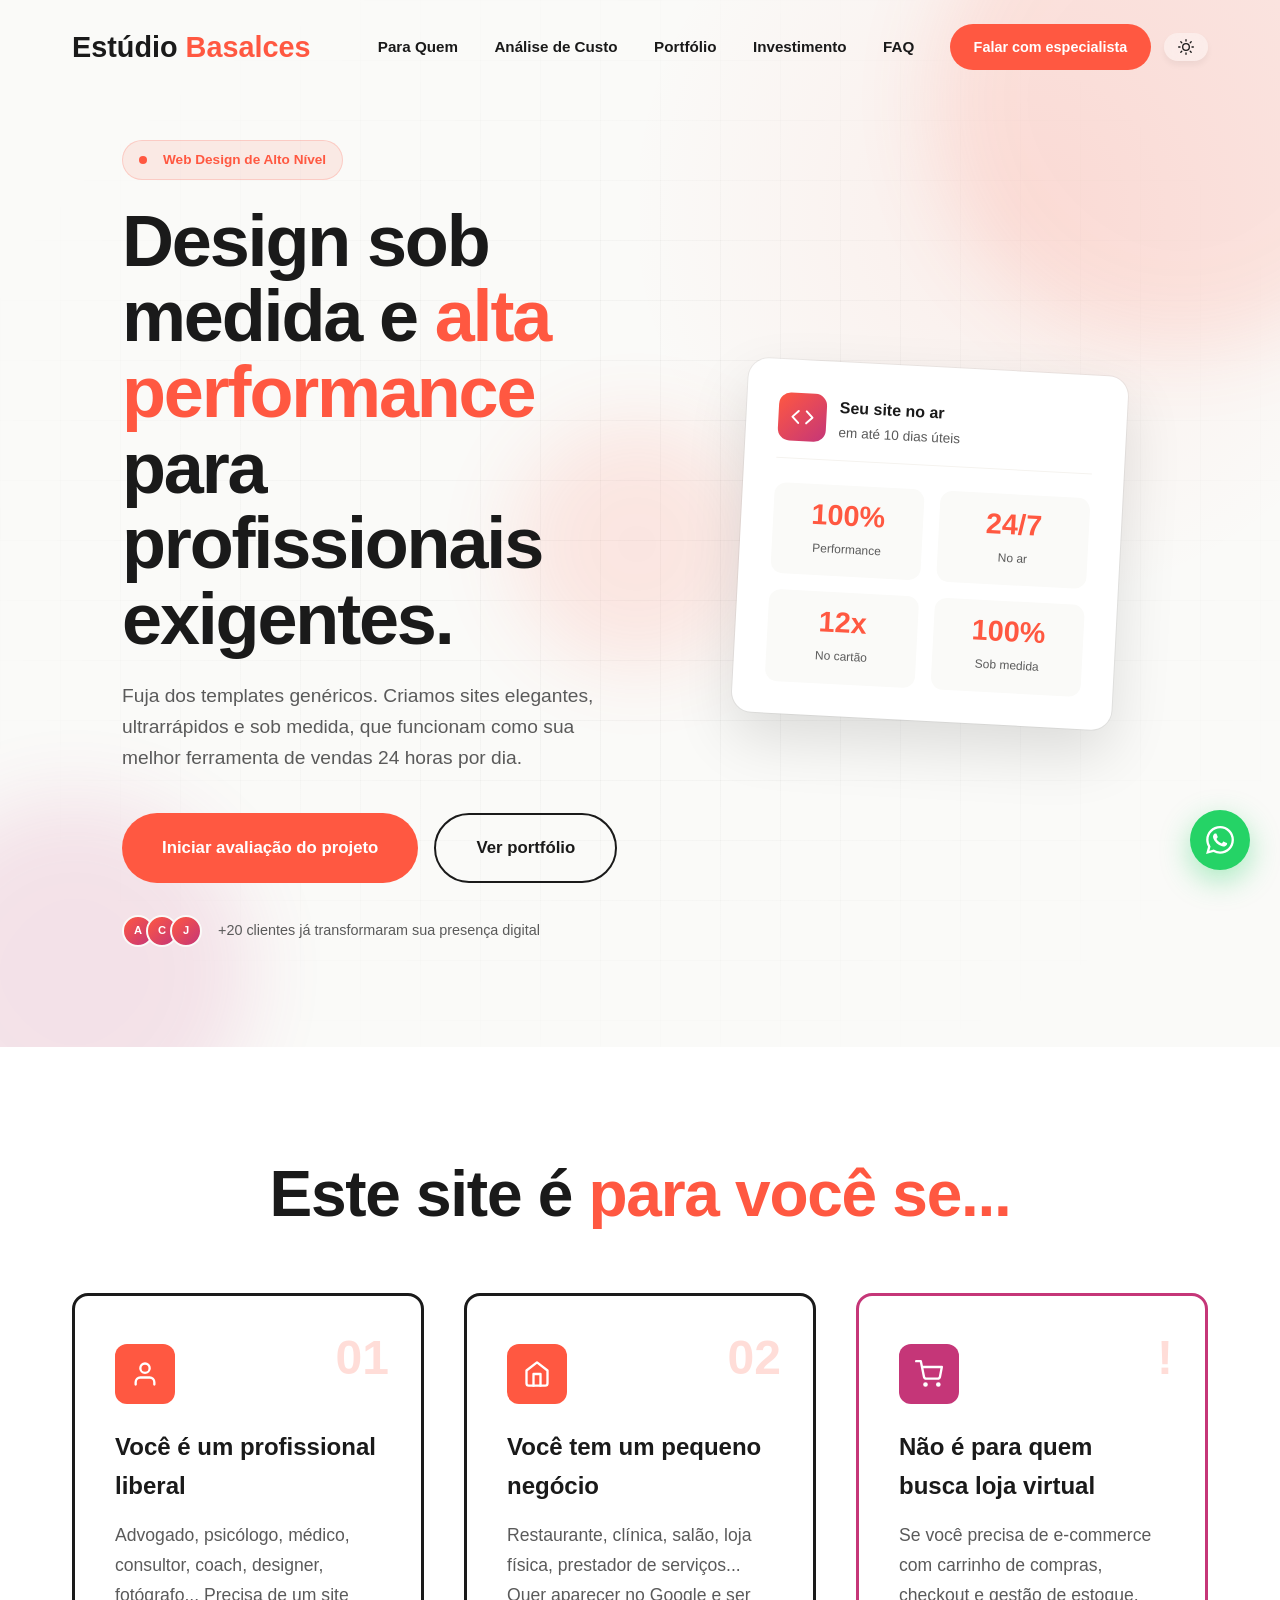
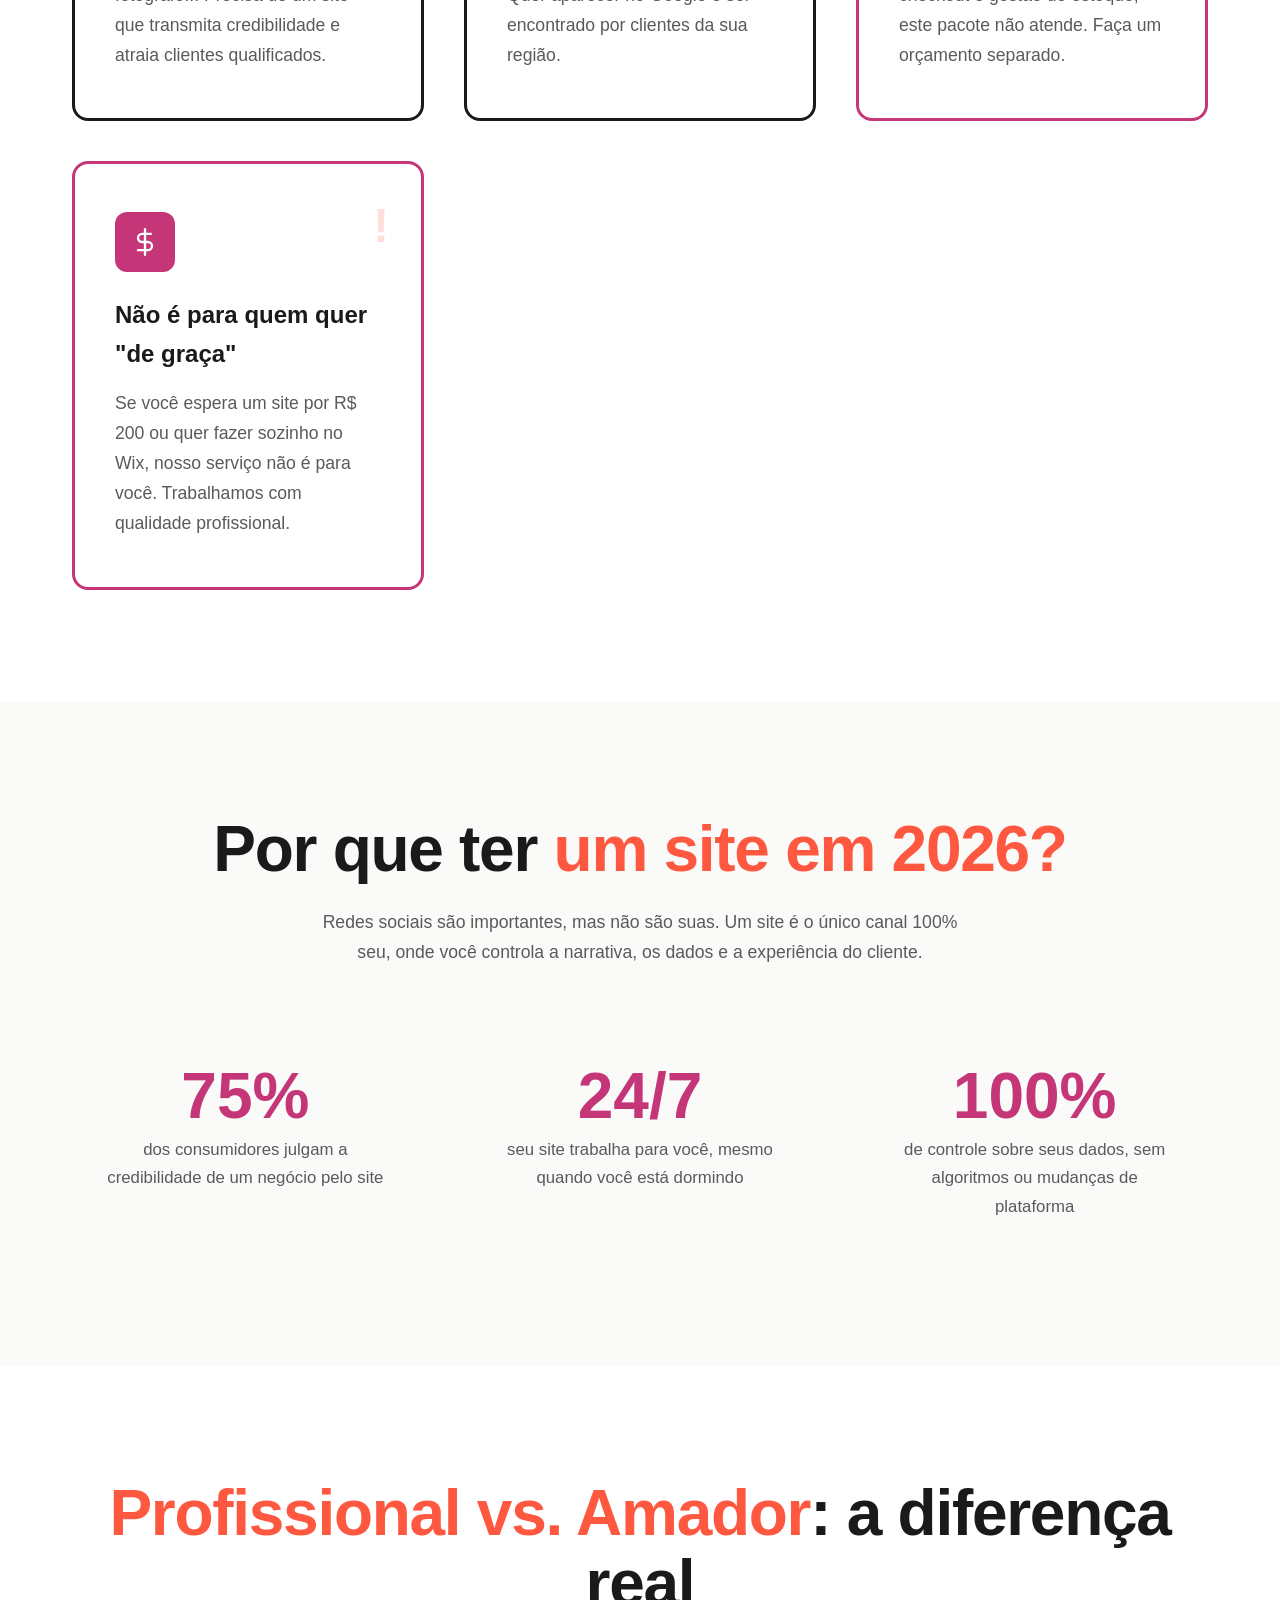
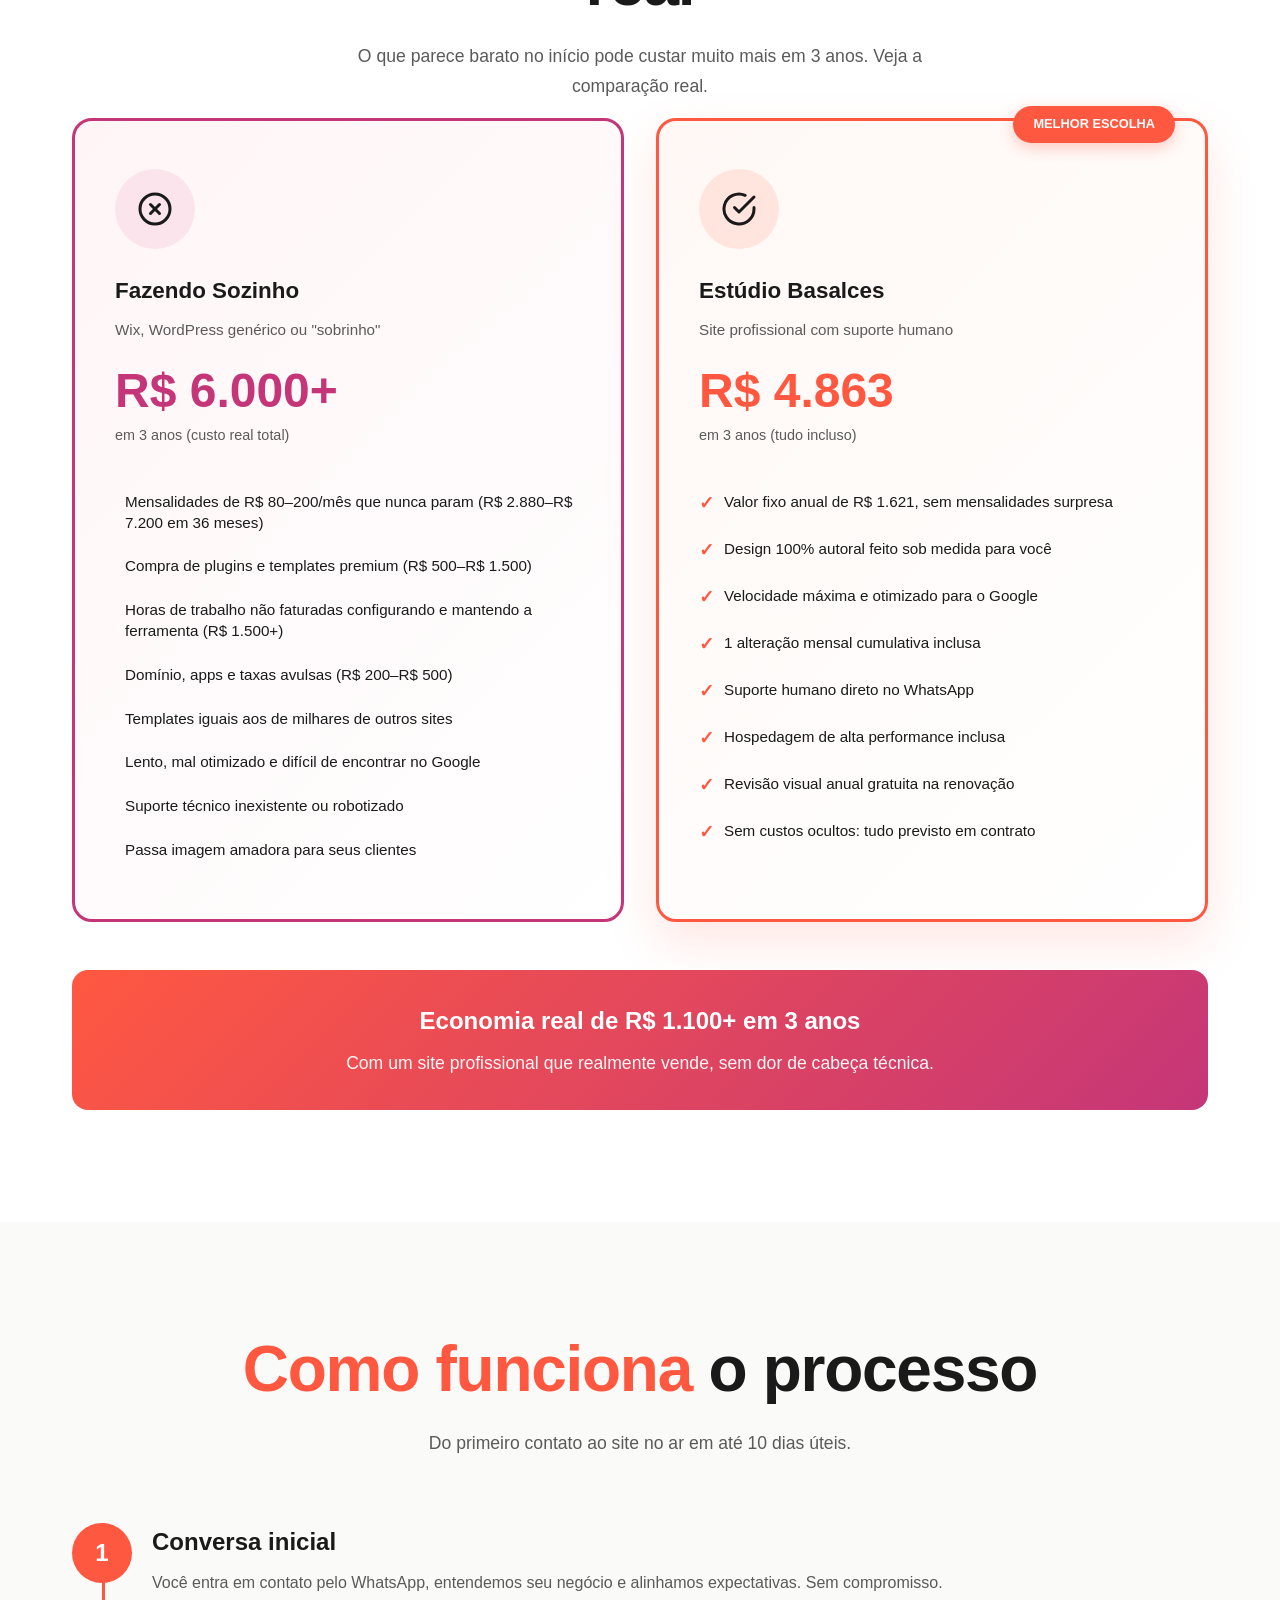
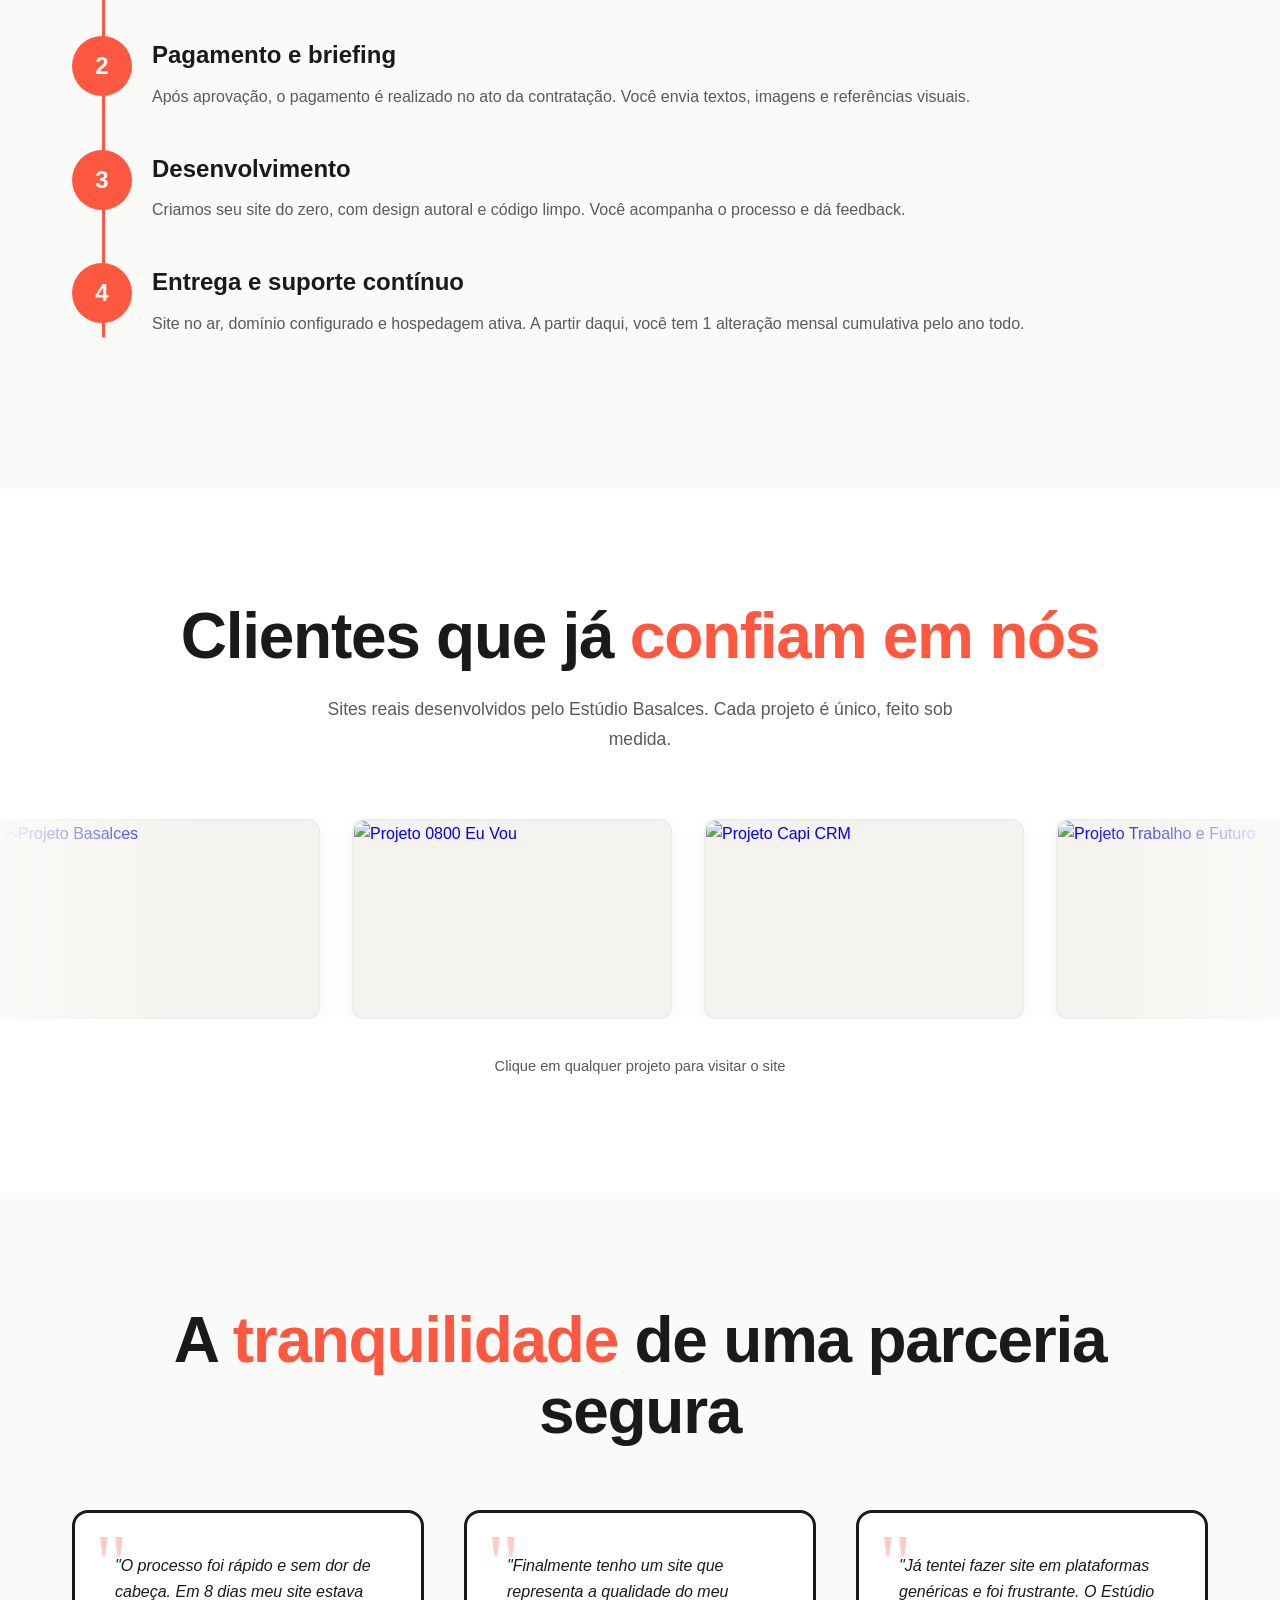
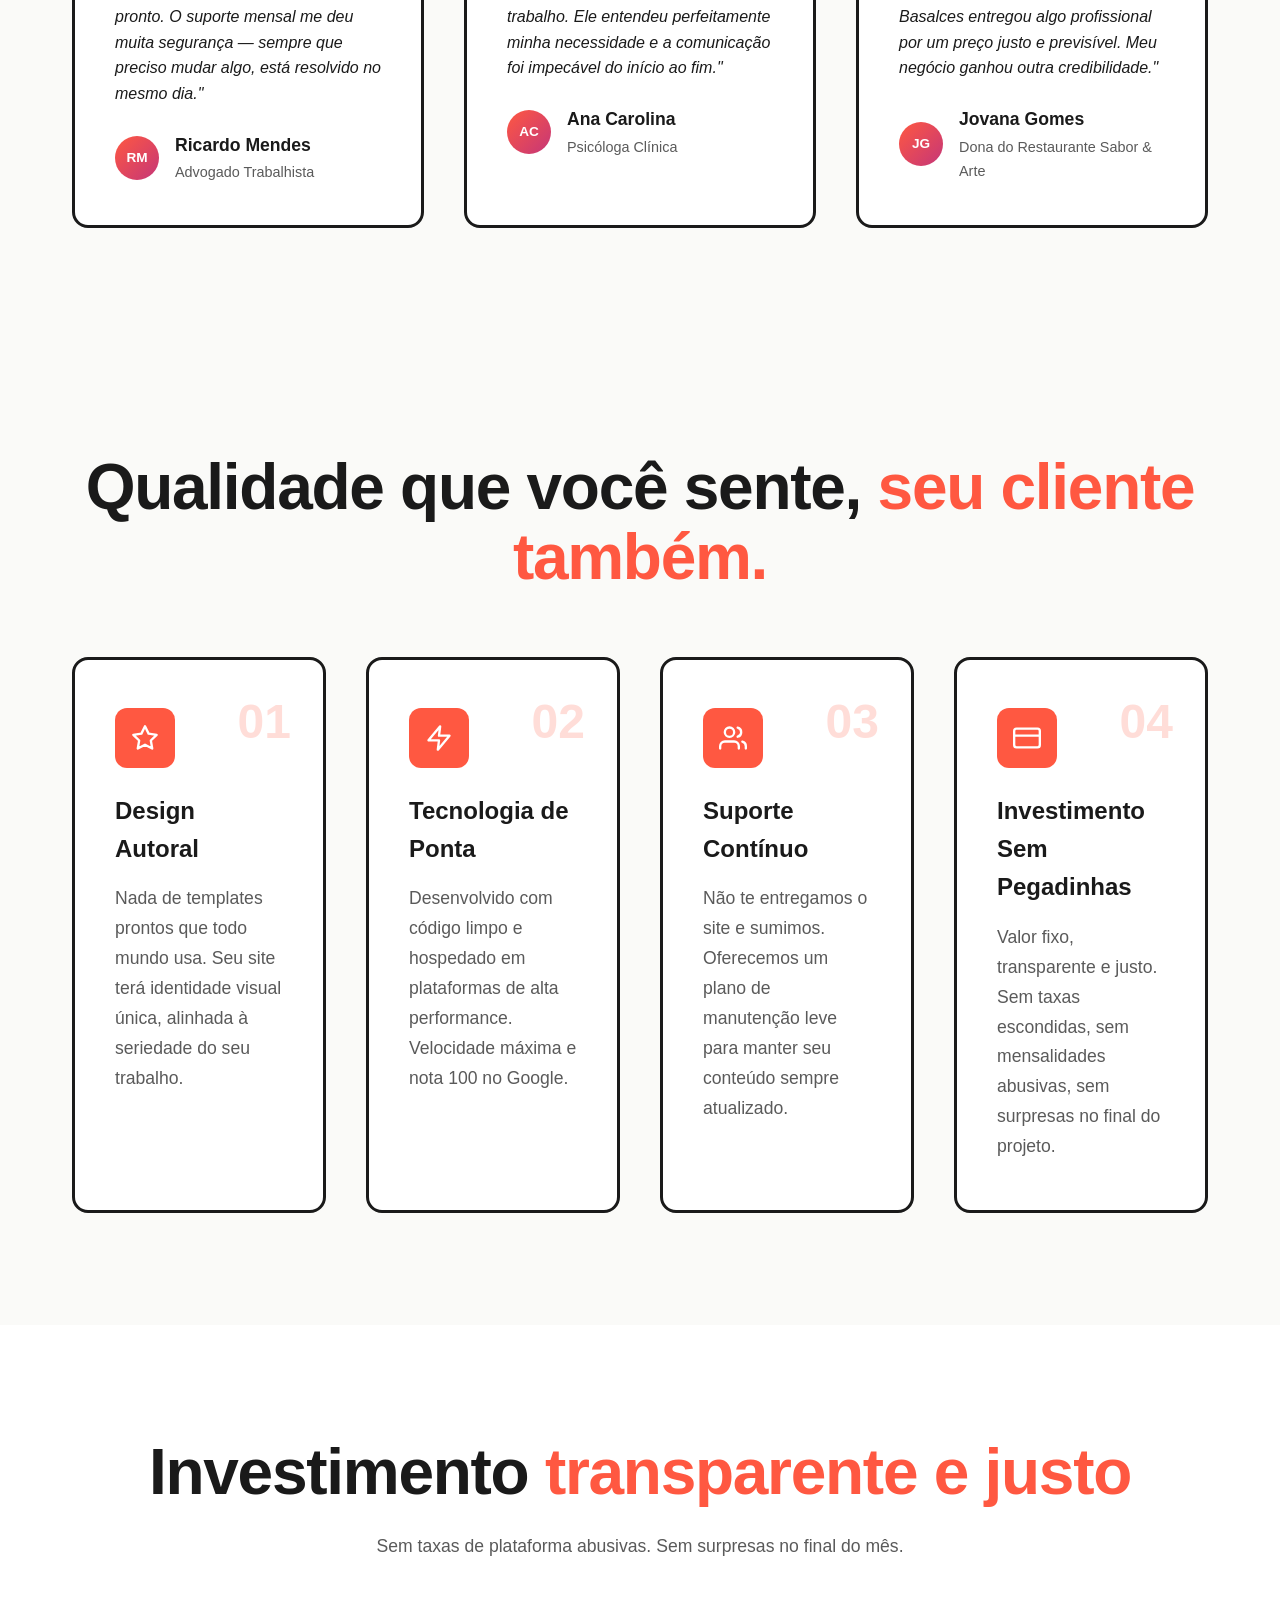
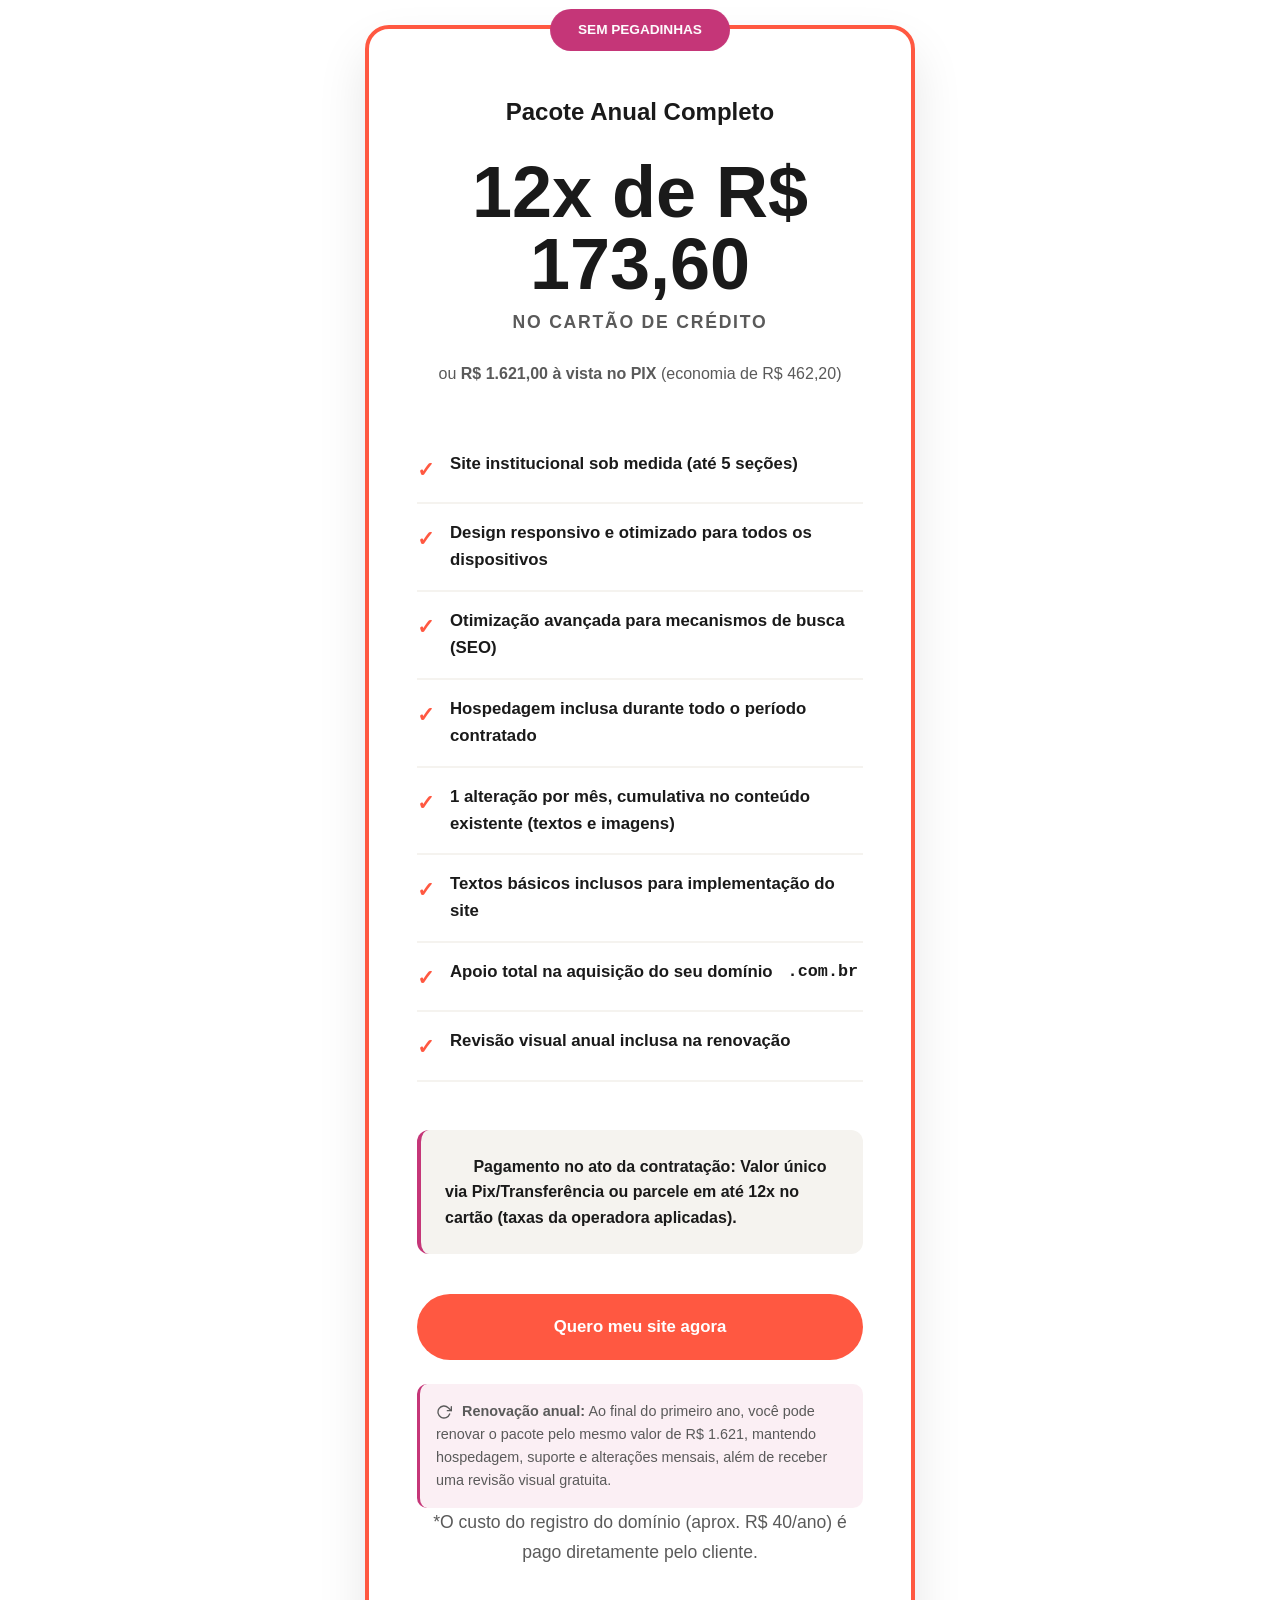
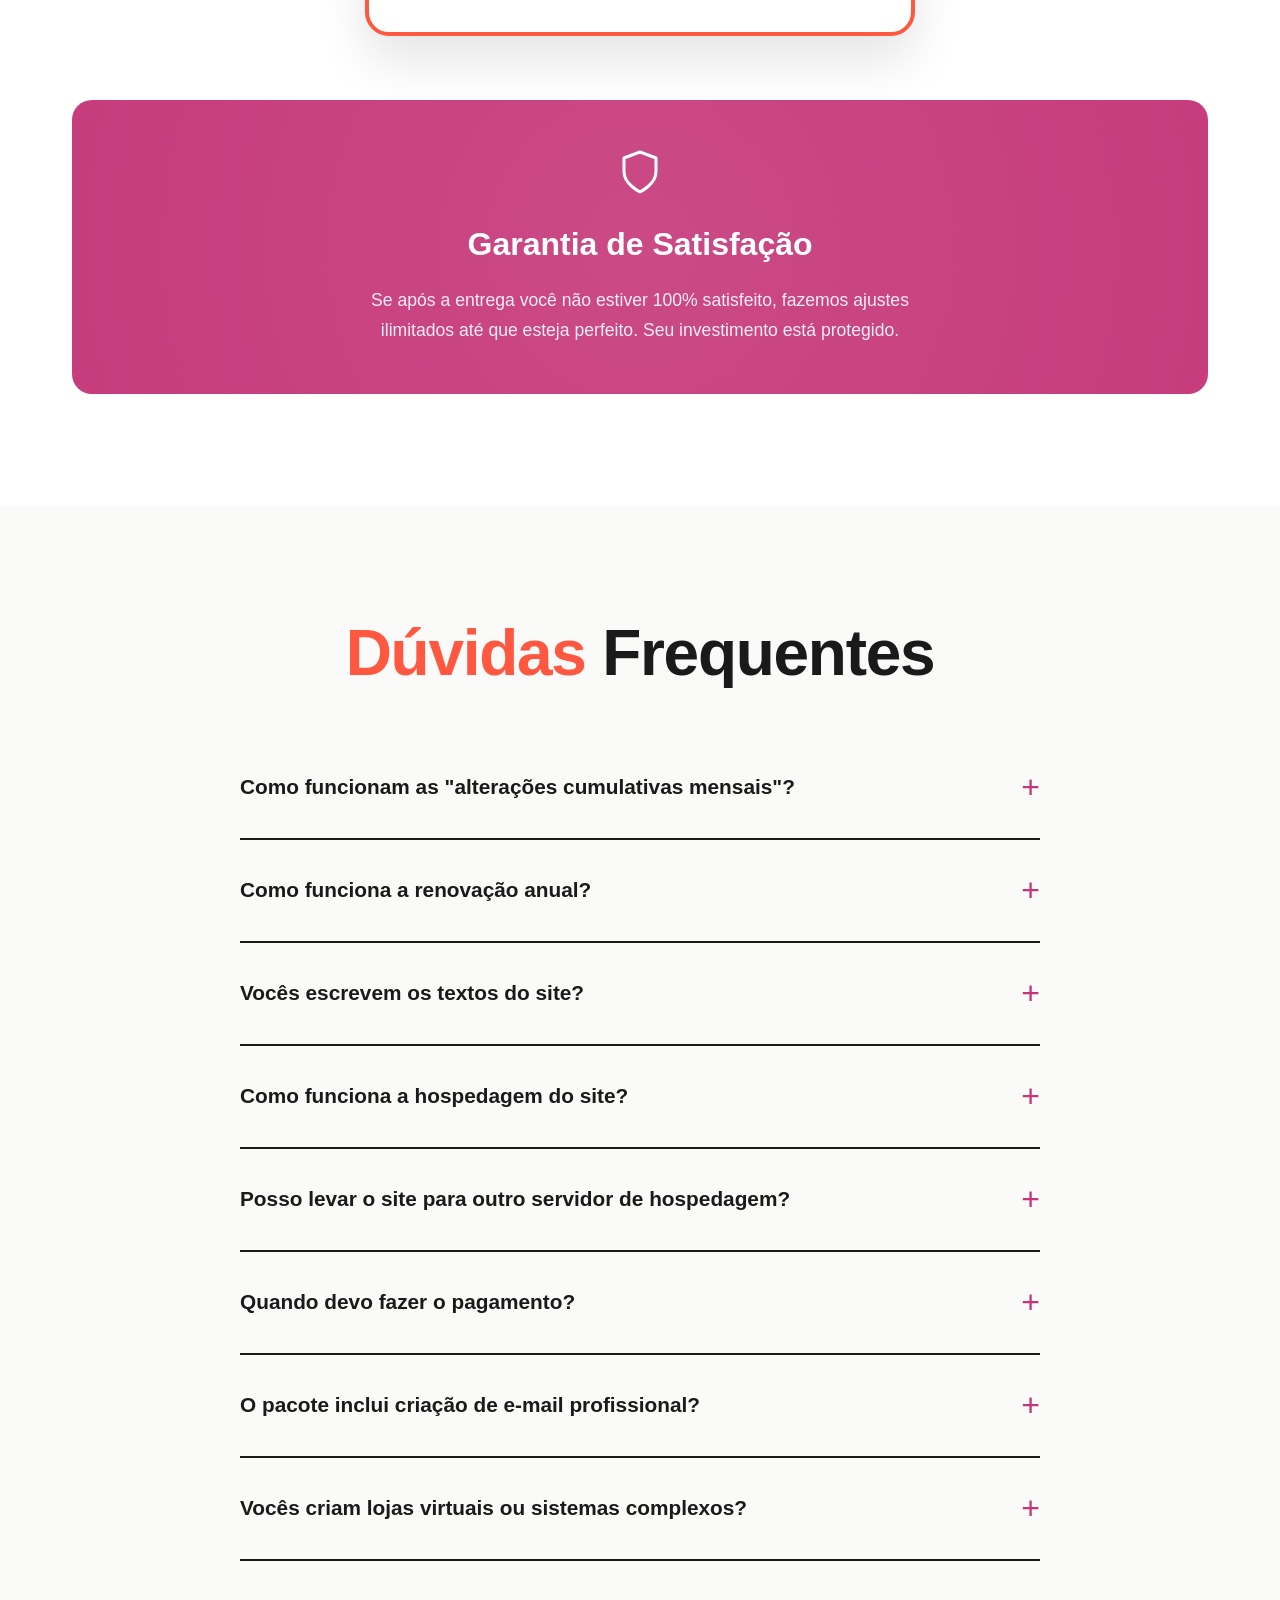
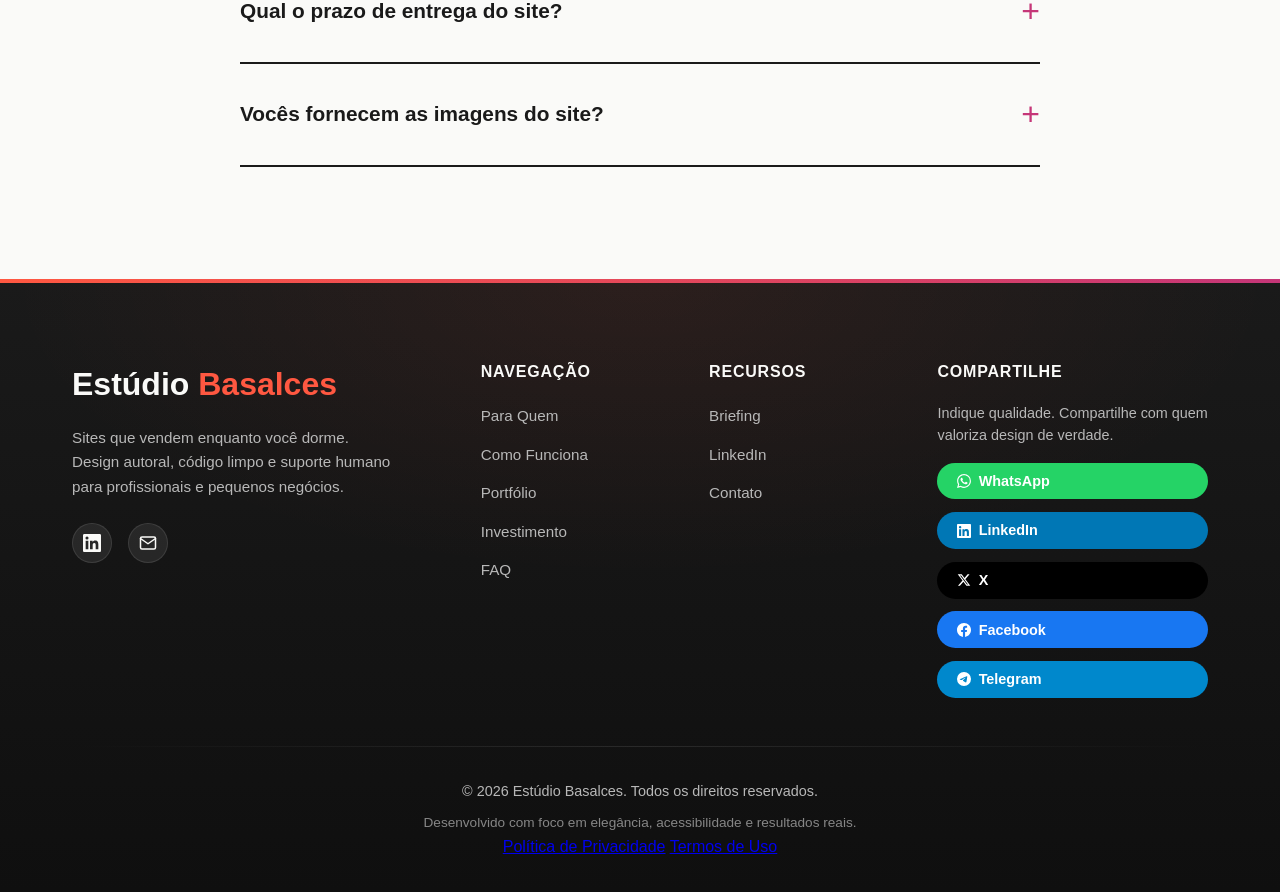
==== commit 0bfa2a04: "Update index.html" ====
--- a/index.html
+++ b/index.html
@@ -451,10 +451,12 @@
 
         <div class="pricing-wrapper reveal">
           <div class="pricing-card">
-            <div class="pricing-badge">Mais Popular</div>
+            <div class="pricing-badge">Sem Pegadinhas</div>
             <h3 class="pricing-title">Pacote Anual Completo</h3>
-            <div class="price-tag">R$ 1.621</div>
-            <p class="price-period">referente a 1 ano de serviço, no Pix</p>
+            <div class="price-tag">12x de R$ 173,60</div>
+            <div class="price-period">no cartão de crédito</div>
+            <p style="margin: 1.5rem 0 0; font-size: 1rem; color: #5A5A5A;">ou
+              <strong>R$ 1.621,00 à vista no PIX</strong> (economia de R$ 462,20)</p>
 
             <ul class="features-list">
               <li>Site institucional sob medida (até 5 seções)</li>
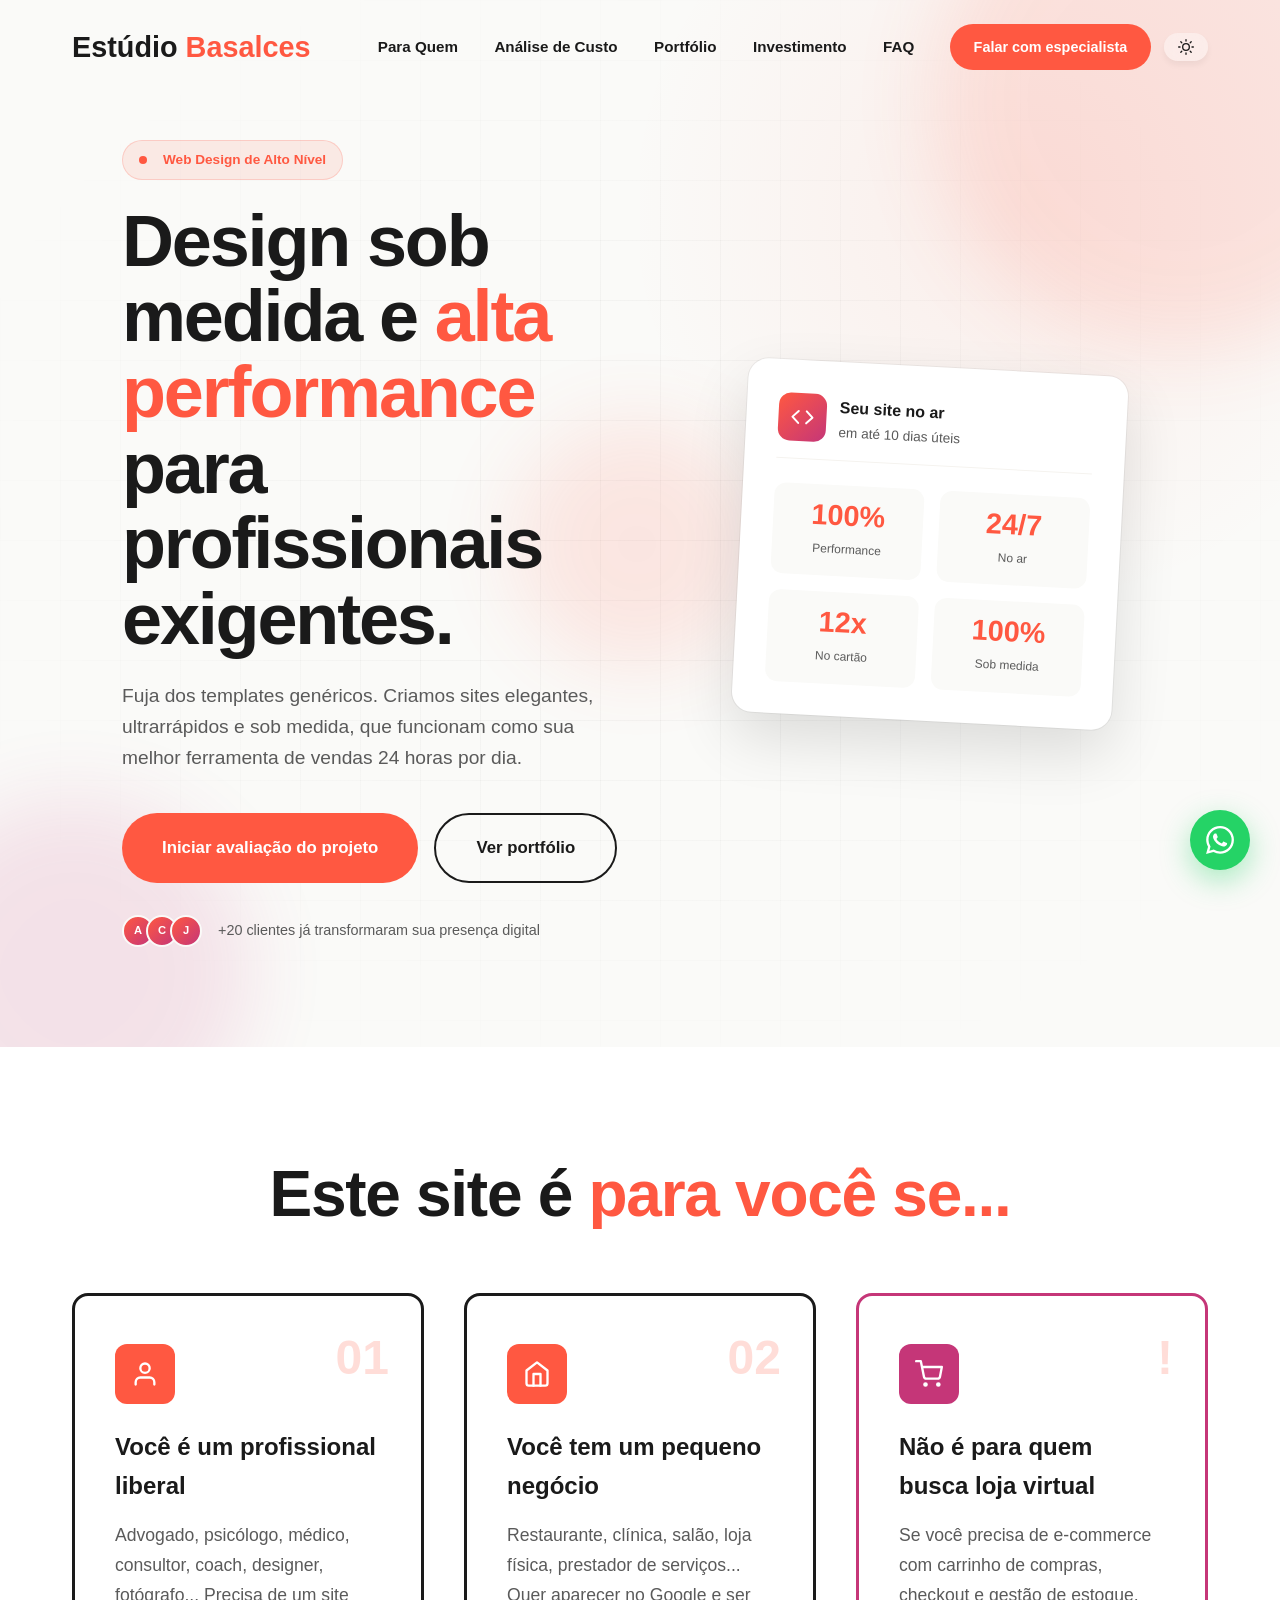
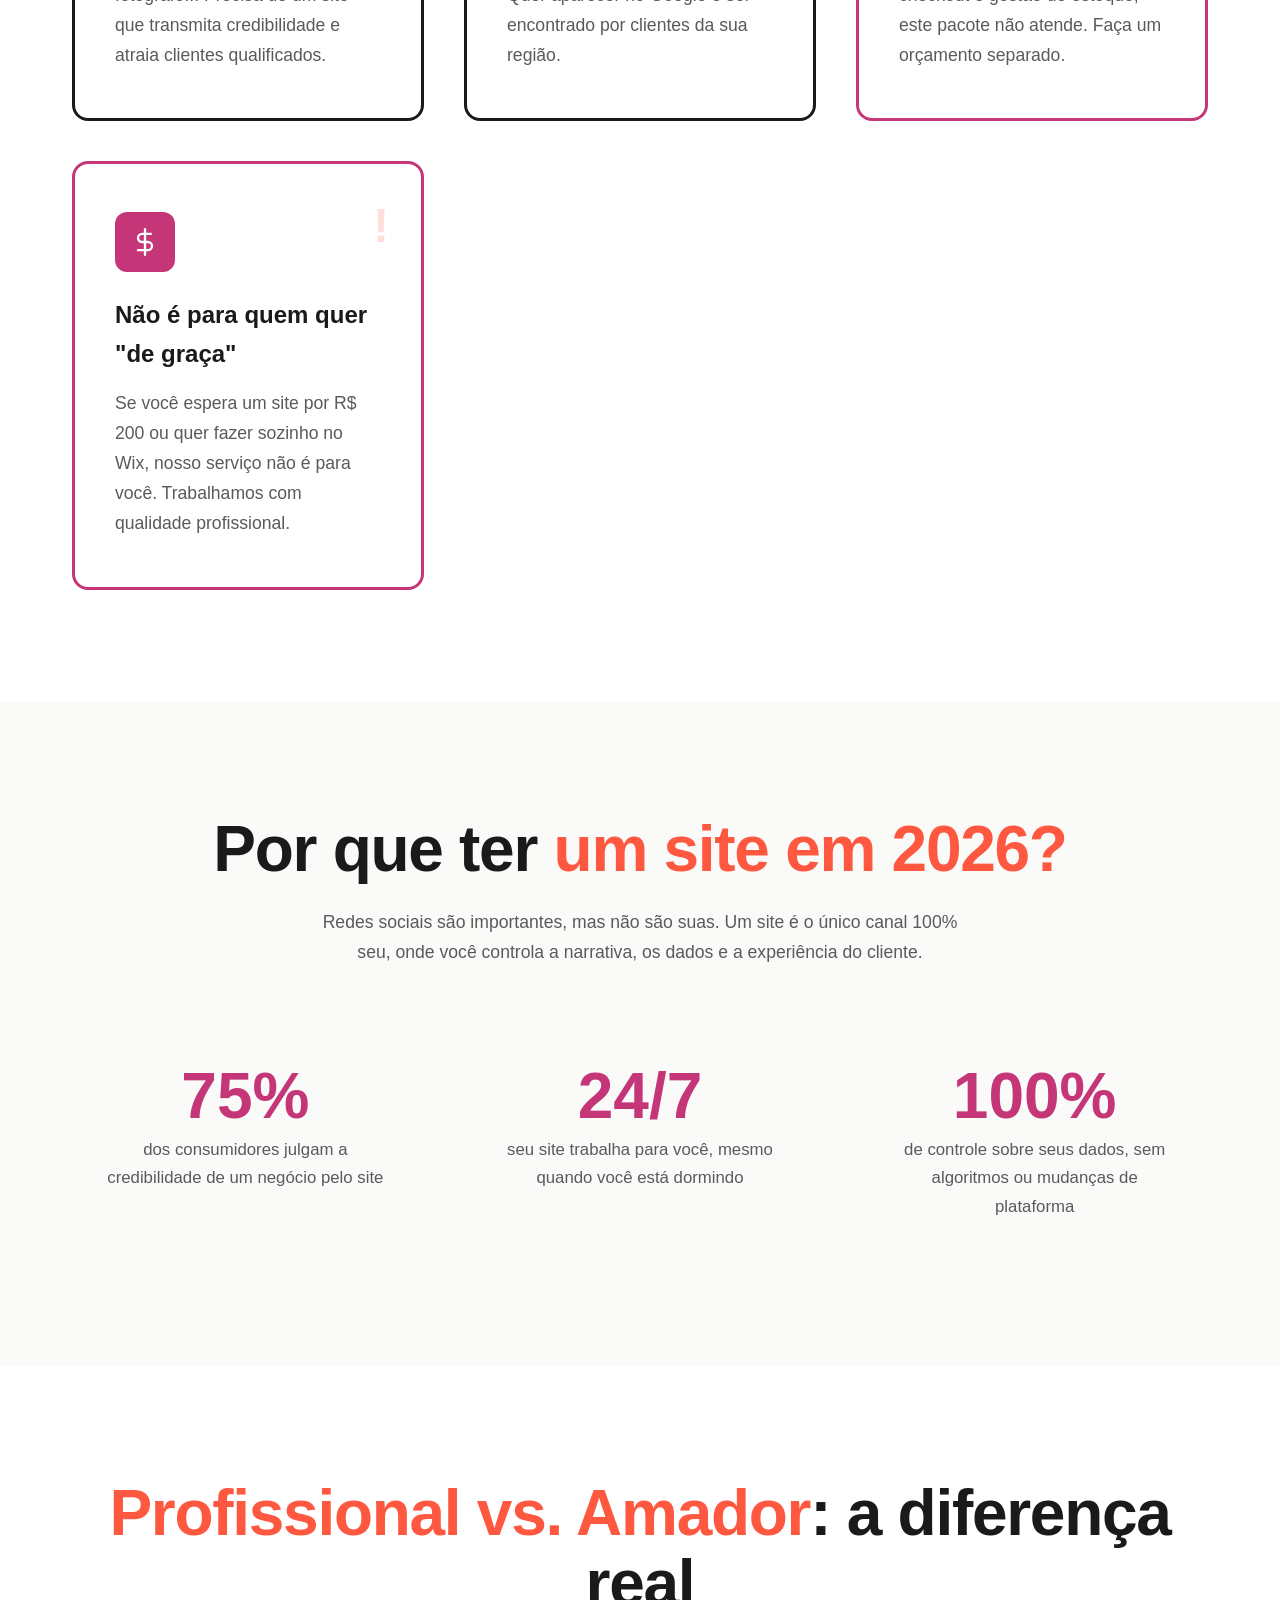
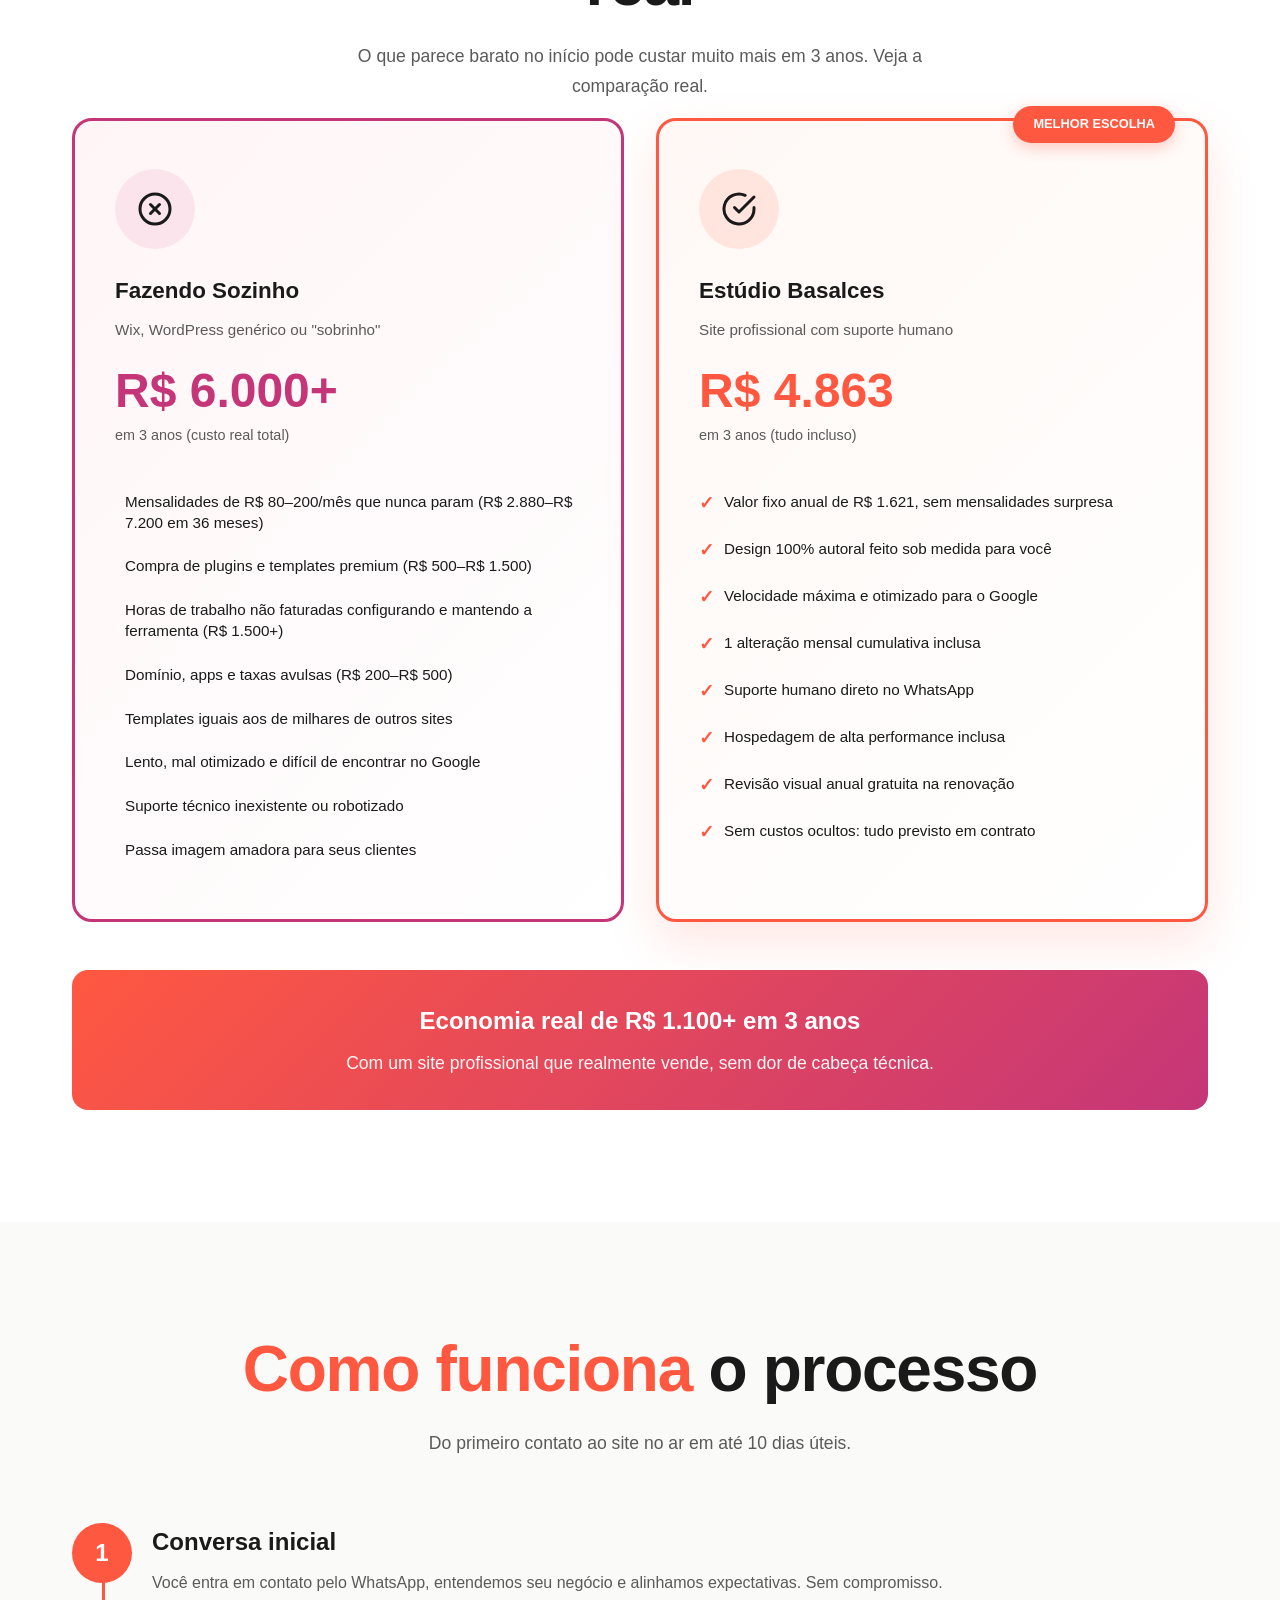
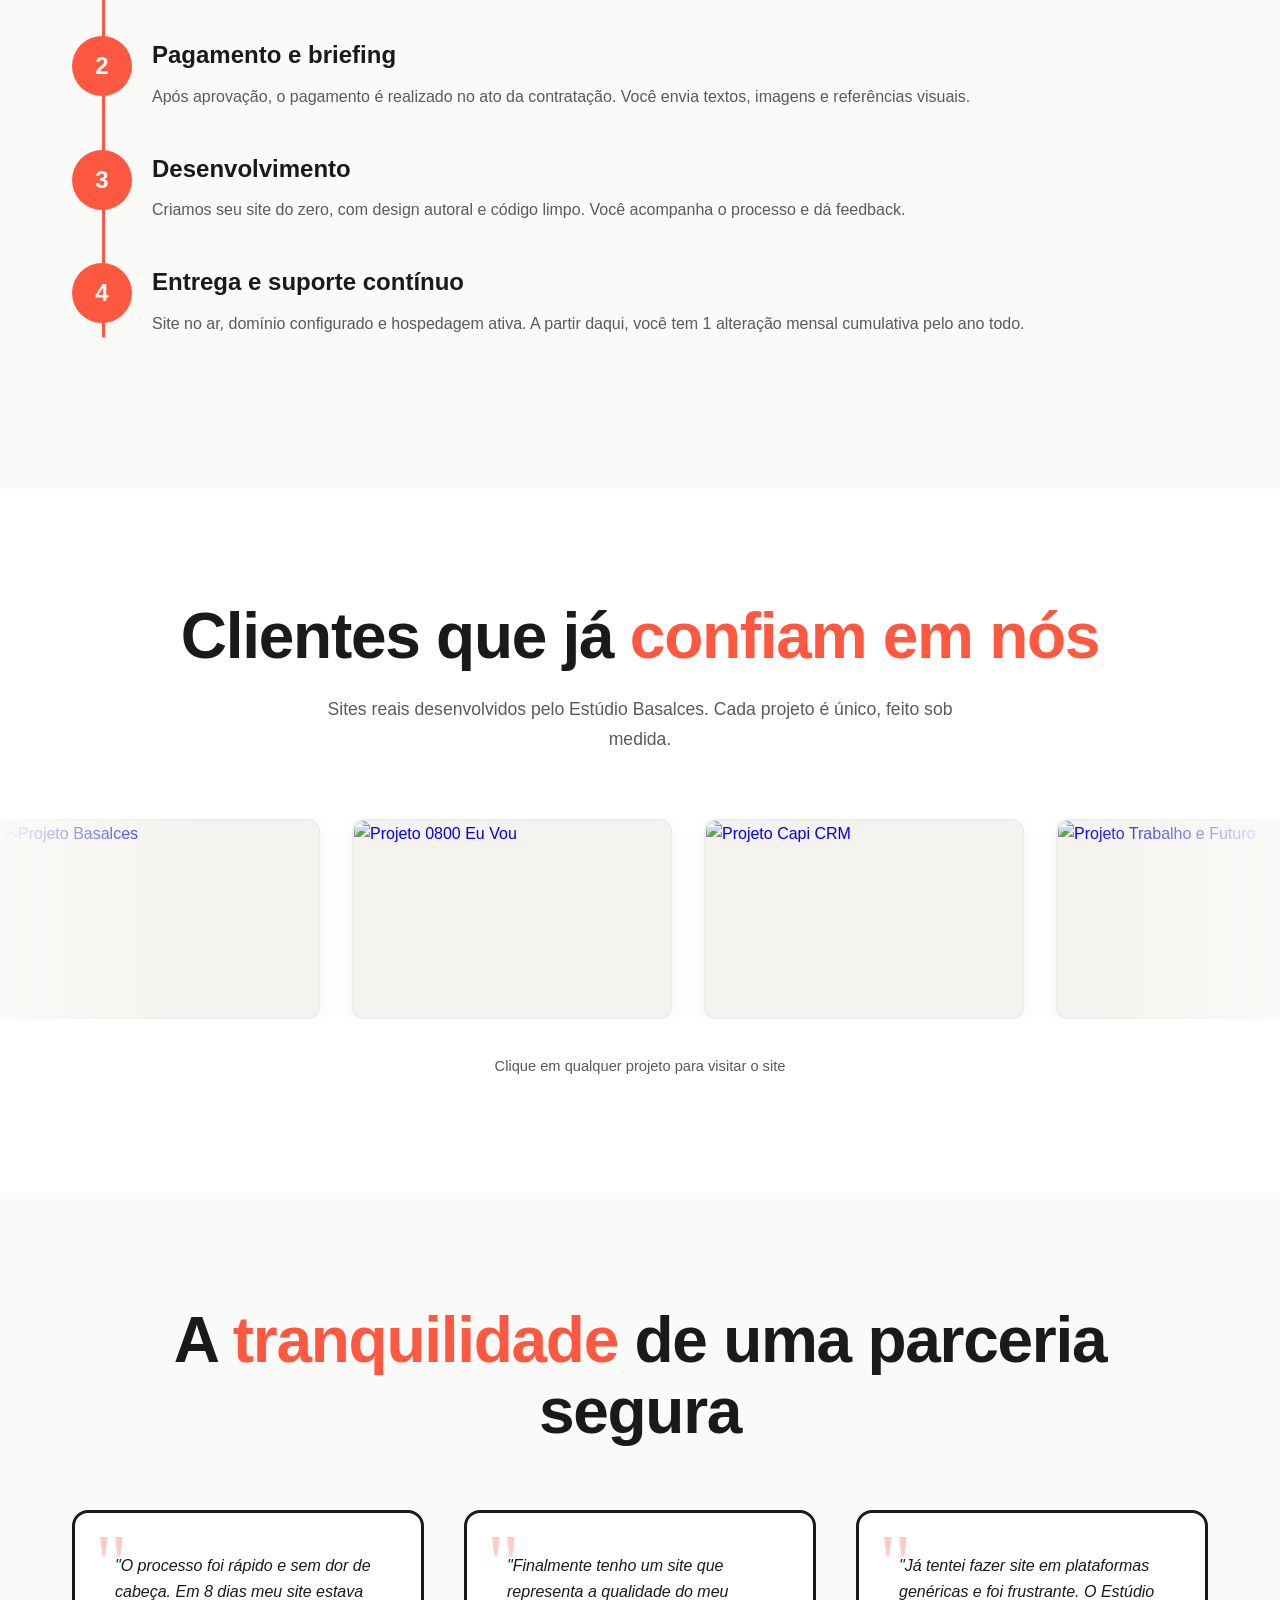
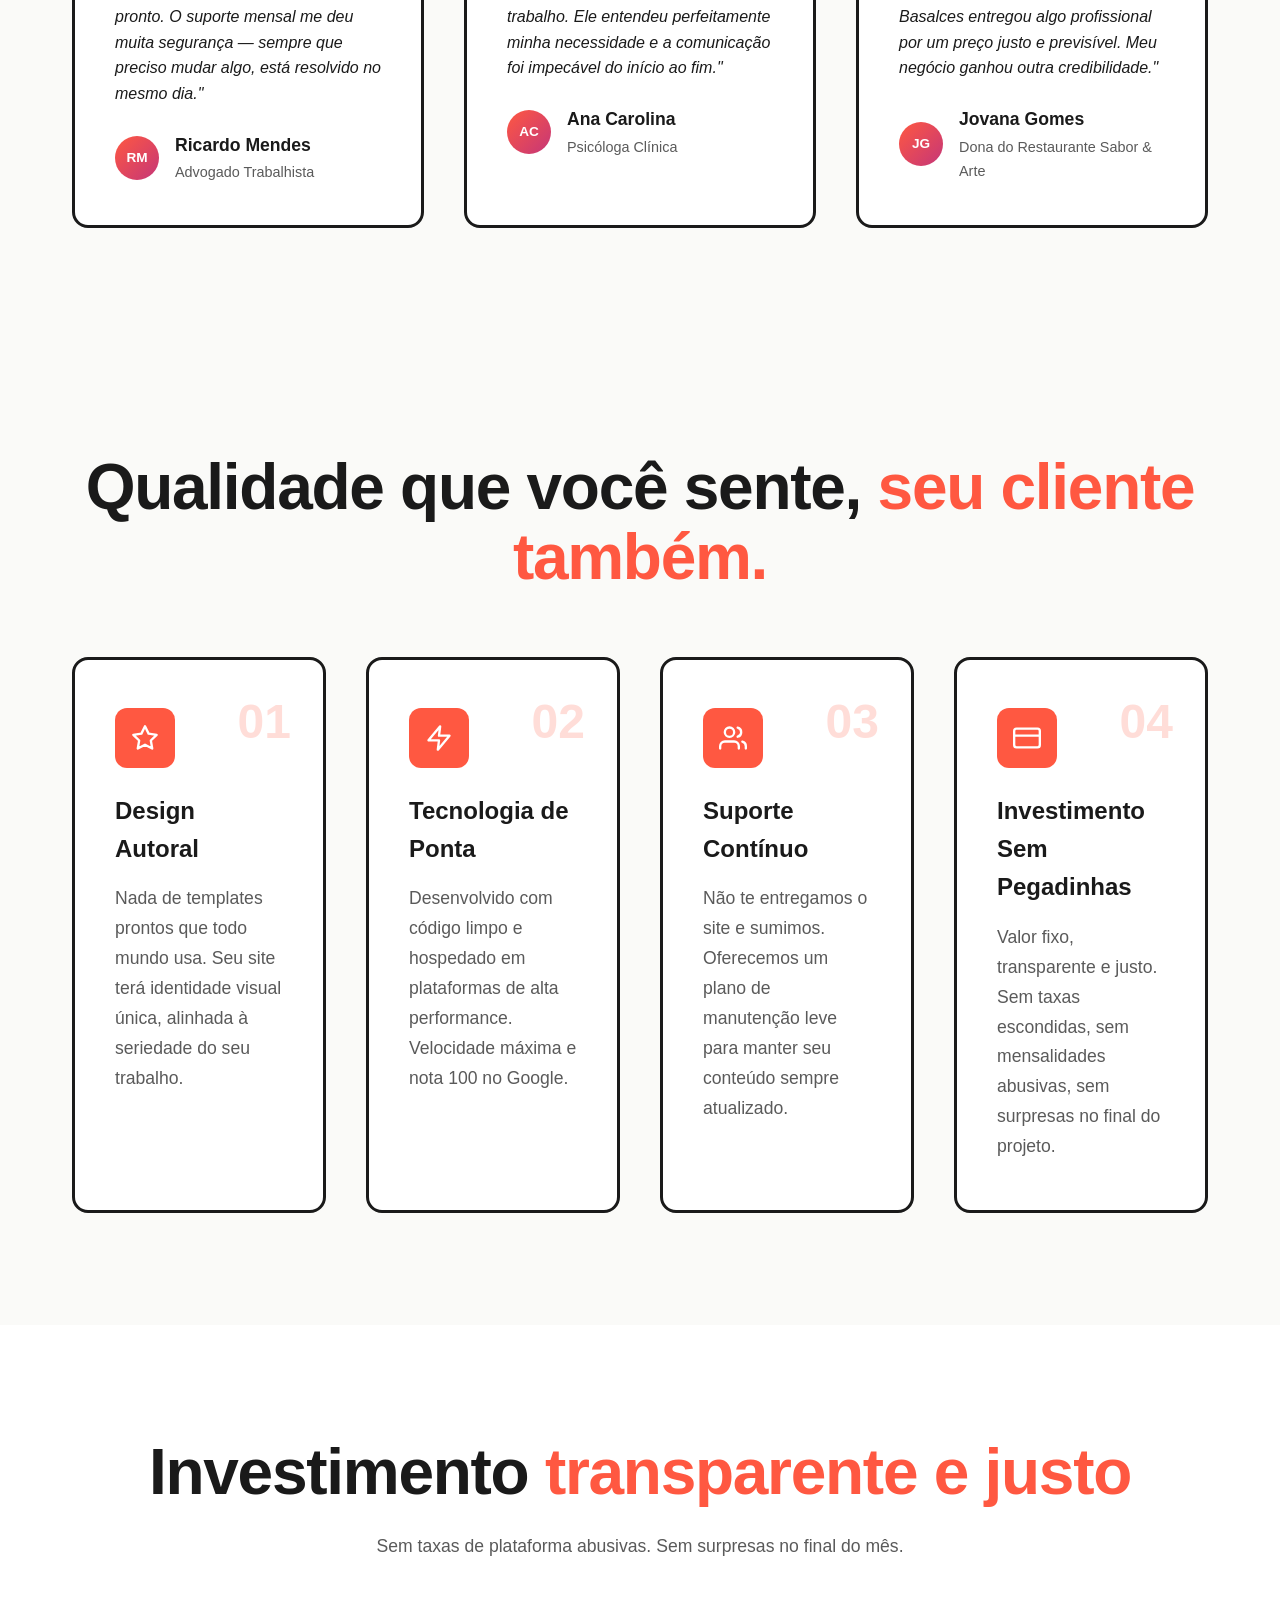
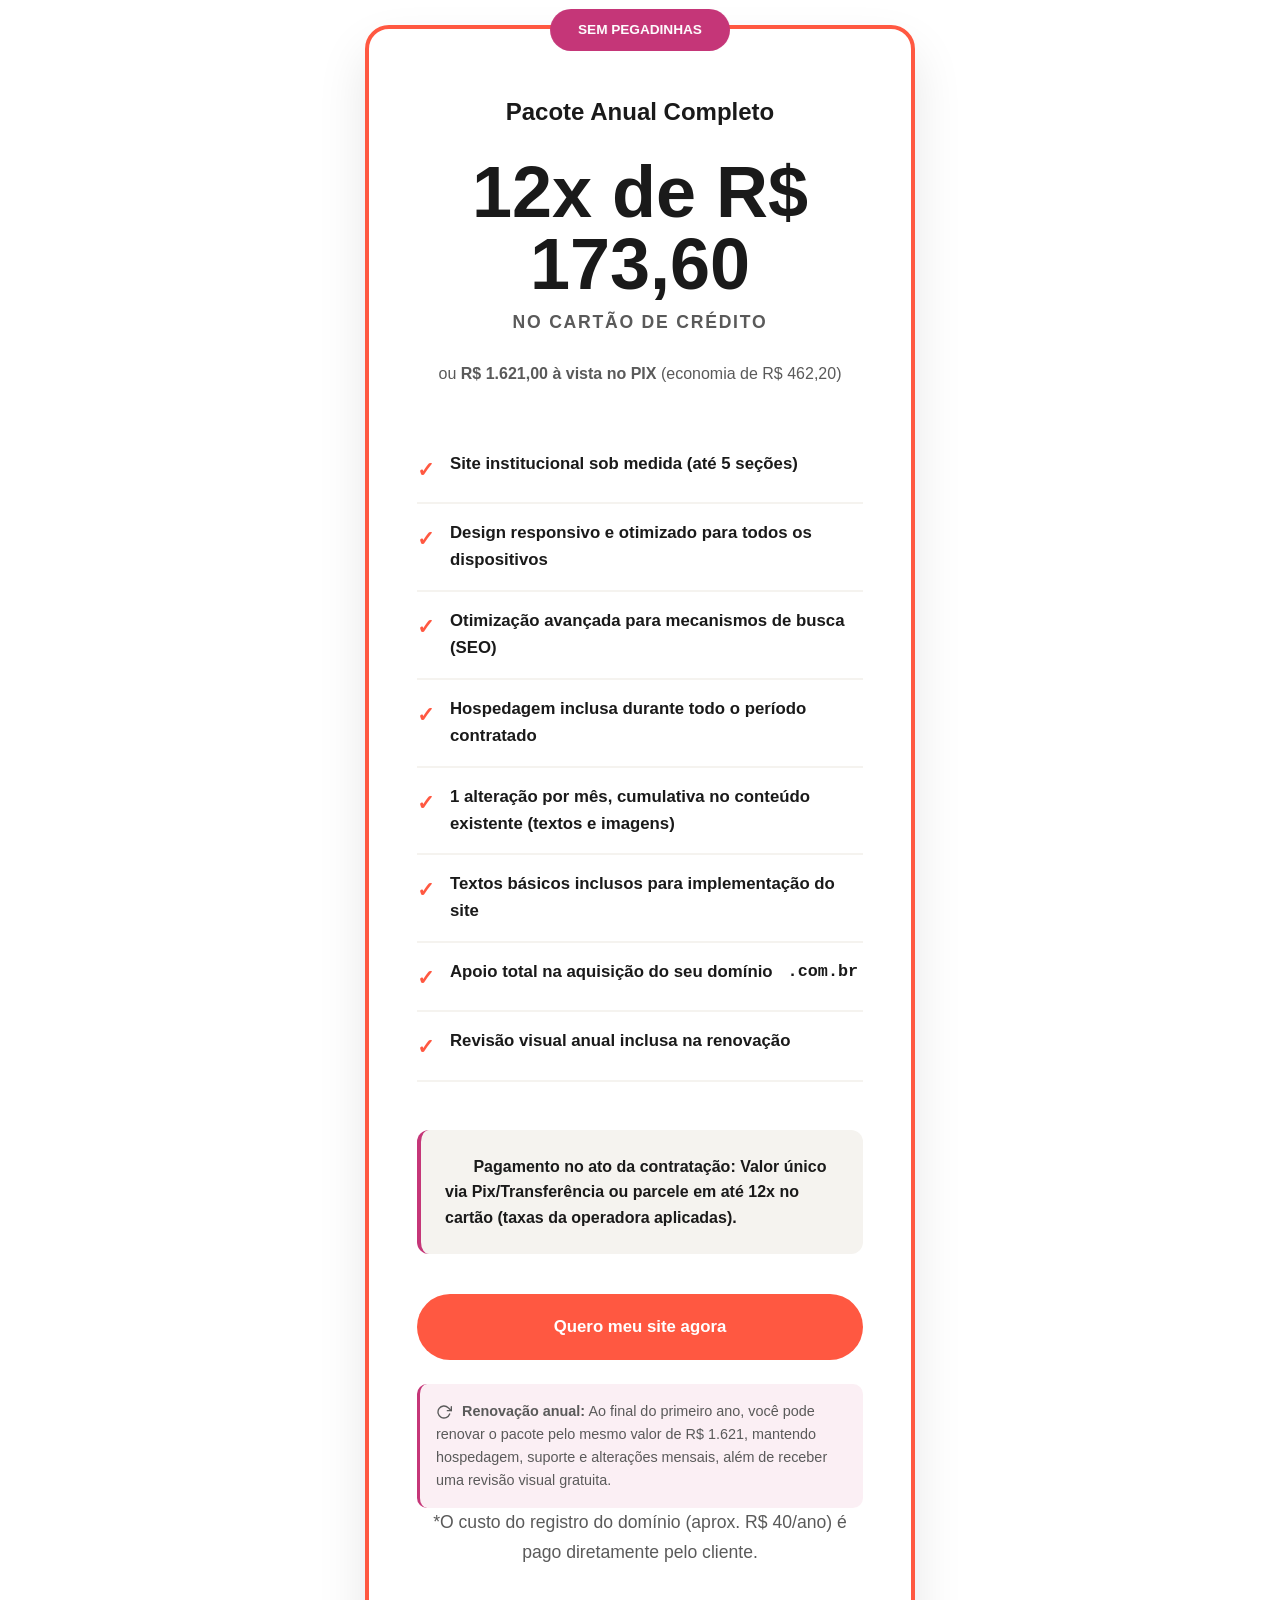
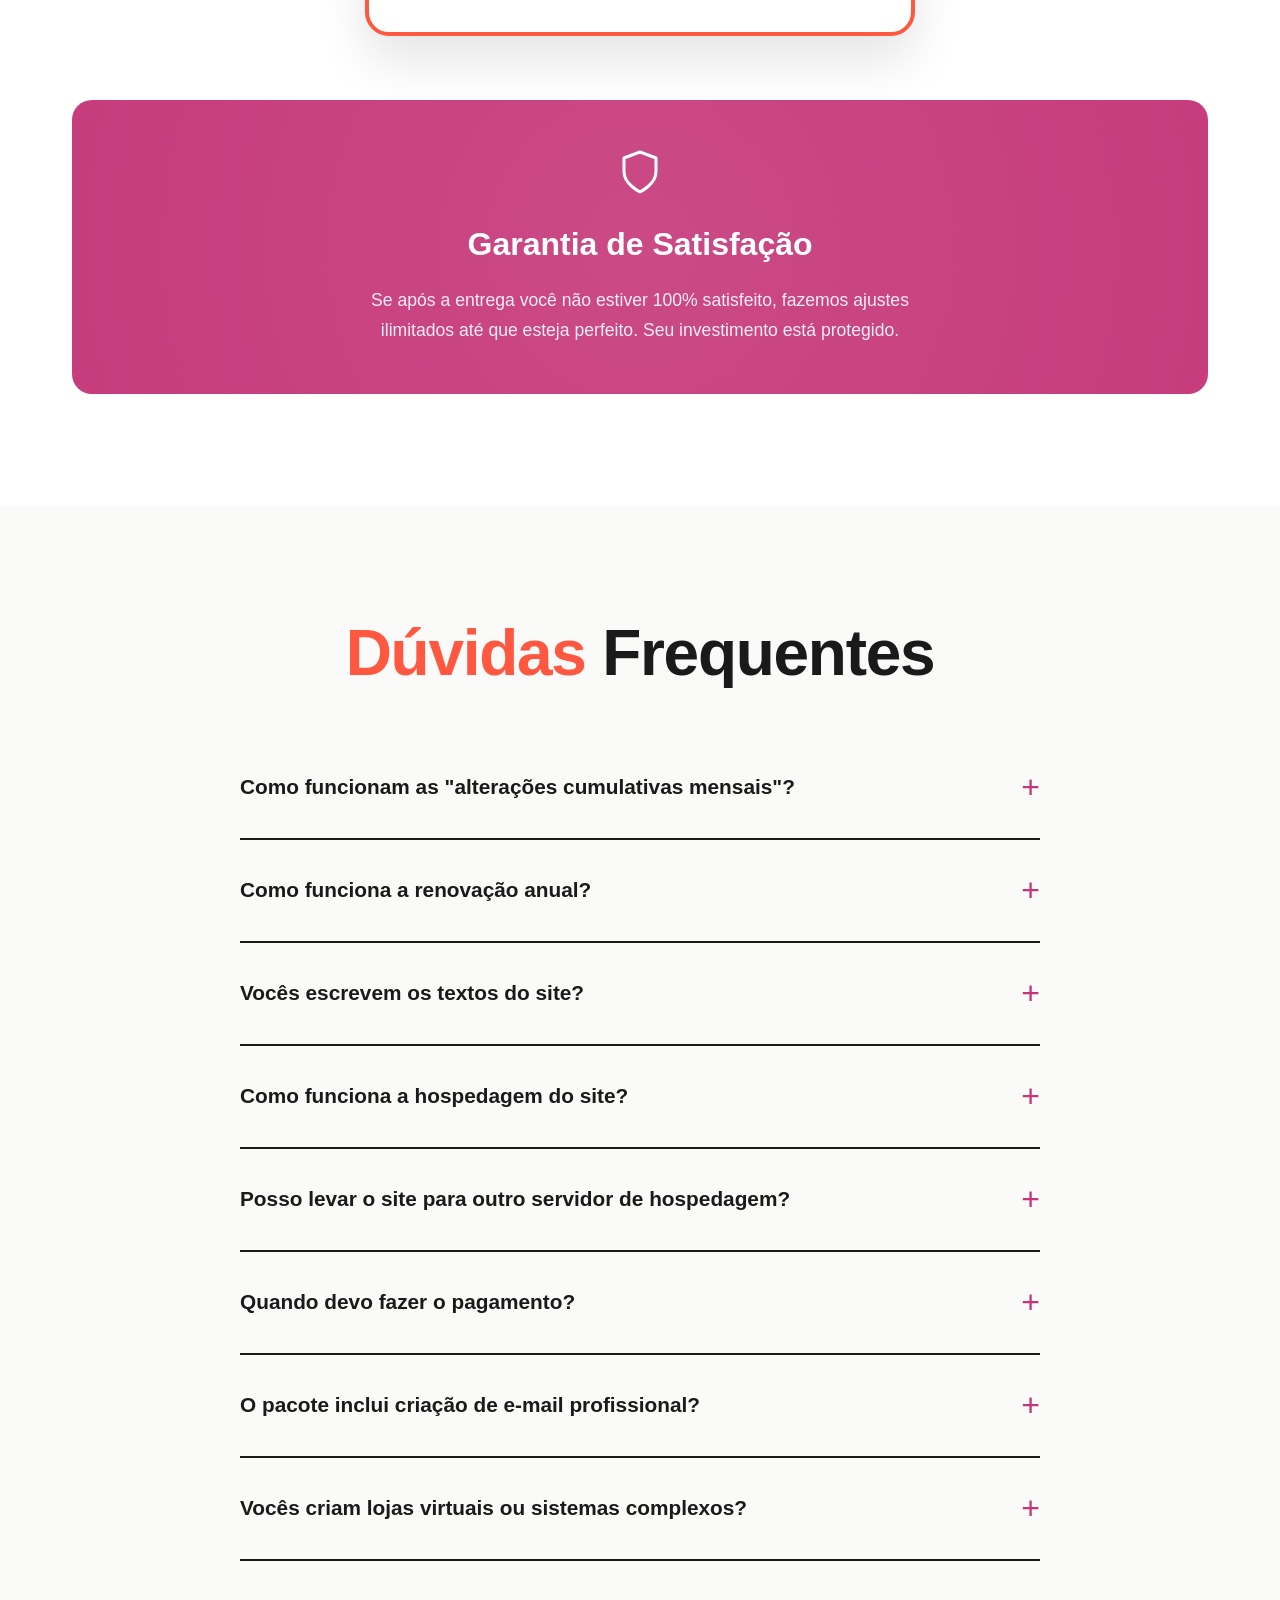
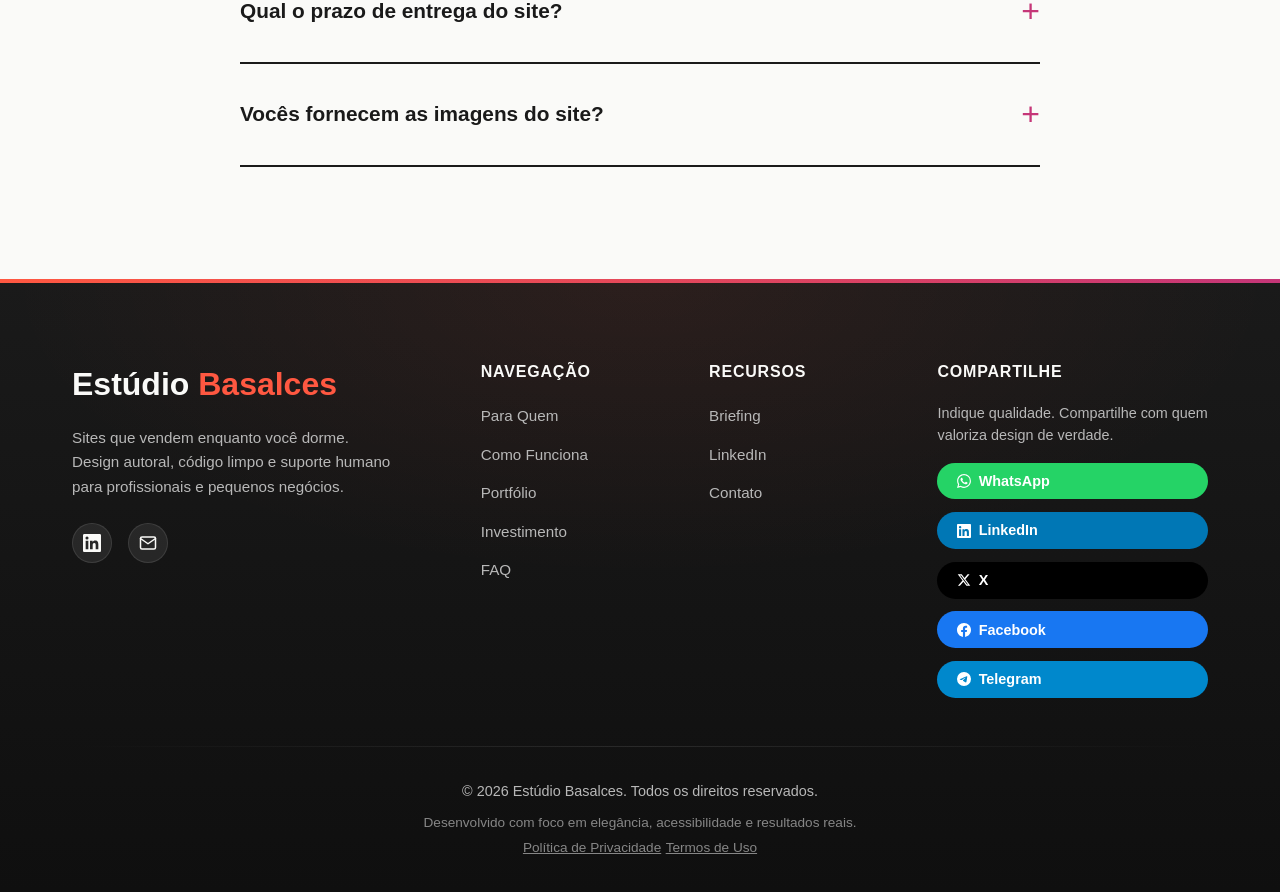
==== commit 569be552: "Update index.html" ====
--- a/index.html
+++ b/index.html
@@ -321,9 +321,9 @@
       </div>
       <div class="portfolio-carousel" aria-label="Carrossel de projetos do portfólio">
         <div class="portfolio-track">
-          <a href="https://basalces.com/" target="_blank" rel="noopener noreferrer" class="portfolio-slide">
+          <a href="https://estudio.basalces.com/" target="_blank" rel="noopener noreferrer" class="portfolio-slide">
             <div class="portfolio-image">
-              <img src="https://basalces.com/og-image.jpg" alt="Projeto Basalces" width="320" height="200" loading="lazy">
+              <img src="https://estudio.basalces.com/og-image.jpg" alt="Projeto Basalces" width="320" height="200" loading="lazy">
             </div>
           </a>
           <a href="https://0800euvou.com/" target="_blank" rel="noopener noreferrer" class="portfolio-slide">
@@ -453,7 +453,7 @@
           <div class="pricing-card">
             <div class="pricing-badge">Sem Pegadinhas</div>
             <h3 class="pricing-title">Pacote Anual Completo</h3>
-            <div class="price-tag">12x de R$ 173,60</div>
+            <div class="price-tag">12x de <class="orange">R$ 173,60</class></div>
             <div class="price-period">no cartão de crédito</div>
             <p style="margin: 1.5rem 0 0; font-size: 1rem; color: #5A5A5A;">ou
               <strong>R$ 1.621,00 à vista no PIX</strong> (economia de R$ 462,20)</p>
@@ -606,7 +606,7 @@
             <a href="https://www.linkedin.com/in/paulinbasalces/" class="social-link" target="_blank" rel="noopener noreferrer" aria-label="LinkedIn">
               <svg width="18" height="18" viewBox="0 0 24 24" fill="currentColor" aria-hidden="true"><path d="M20.447 20.452h-3.554v-5.569c0-1.328-.027-3.037-1.852-3.037-1.853 0-2.136 1.445-2.136 2.939v5.667H9.351V9h3.414v1.561h.046c.477-.9 1.637-1.85 3.37-1.85 3.601 0 4.267 2.37 4.267 5.455v6.286zM5.337 7.433a2.062 2.062 0 0 1-2.063-2.065 2.064 2.064 0 1 1 2.063 2.065zm1.782 13.019H3.555V9h3.564v11.452zM22.225 0H1.771C.792 0 0 .774 0 1.729v20.542C0 23.227.792 24 1.771 24h20.451C23.2 24 24 23.227 24 22.271V1.729C24 .774 23.2 0 22.222 0h.003z"/></svg>
             </a>
-            <a href="mailto:paulin@basalces.digital" class="social-link" aria-label="E-mail">
+            <a href="mailto:paulin@basalces.com" class="social-link" aria-label="E-mail">
               <svg width="18" height="18" viewBox="0 0 24 24" fill="none" stroke="currentColor" stroke-width="2" stroke-linecap="round" stroke-linejoin="round" aria-hidden="true"><path d="M4 4h16c1.1 0 2 .9 2 2v12c0 1.1-.9 2-2 2H4c-1.1 0-2-.9-2-2V6c0-1.1.9-2 2-2z"/><polyline points="22,6 12,13 2,6"/></svg>
             </a>
           </div>
@@ -628,7 +628,7 @@
           <ul class="footer-links">
             <li><a href="https://estudio.basalces.com/briefing.html" target="_blank" rel="noopener noreferrer">Briefing</a></li>
             <li><a href="https://www.linkedin.com/in/paulinbasalces/" target="_blank" rel="noopener noreferrer">LinkedIn</a></li>
-            <li><a href="mailto:paulin@basalces.digital">Contato</a></li>
+            <li><a href="mailto:paulin@basalces.com">Contato</a></li>
           </ul>
         </div>
 
@@ -665,8 +665,8 @@
       <div class="footer-bottom">
         <p class="footer-copyright">&copy; 2026 Estúdio Basalces. Todos os direitos reservados.</p>
         <p class="footer-credits">Desenvolvido com foco em elegância, acessibilidade e resultados reais.</p>
-        <a href="politica-de-privacidade.html">Política de Privacidade</a>
-<a href="termos-de-uso.html">Termos de Uso</a>
+        <a class="footer-credits" href="politica-de-privacidade.html">Política de Privacidade</a>
+<a class="footer-credits" href="termos-de-uso.html">Termos de Uso</a>
       </div>
     </div>
   </footer>
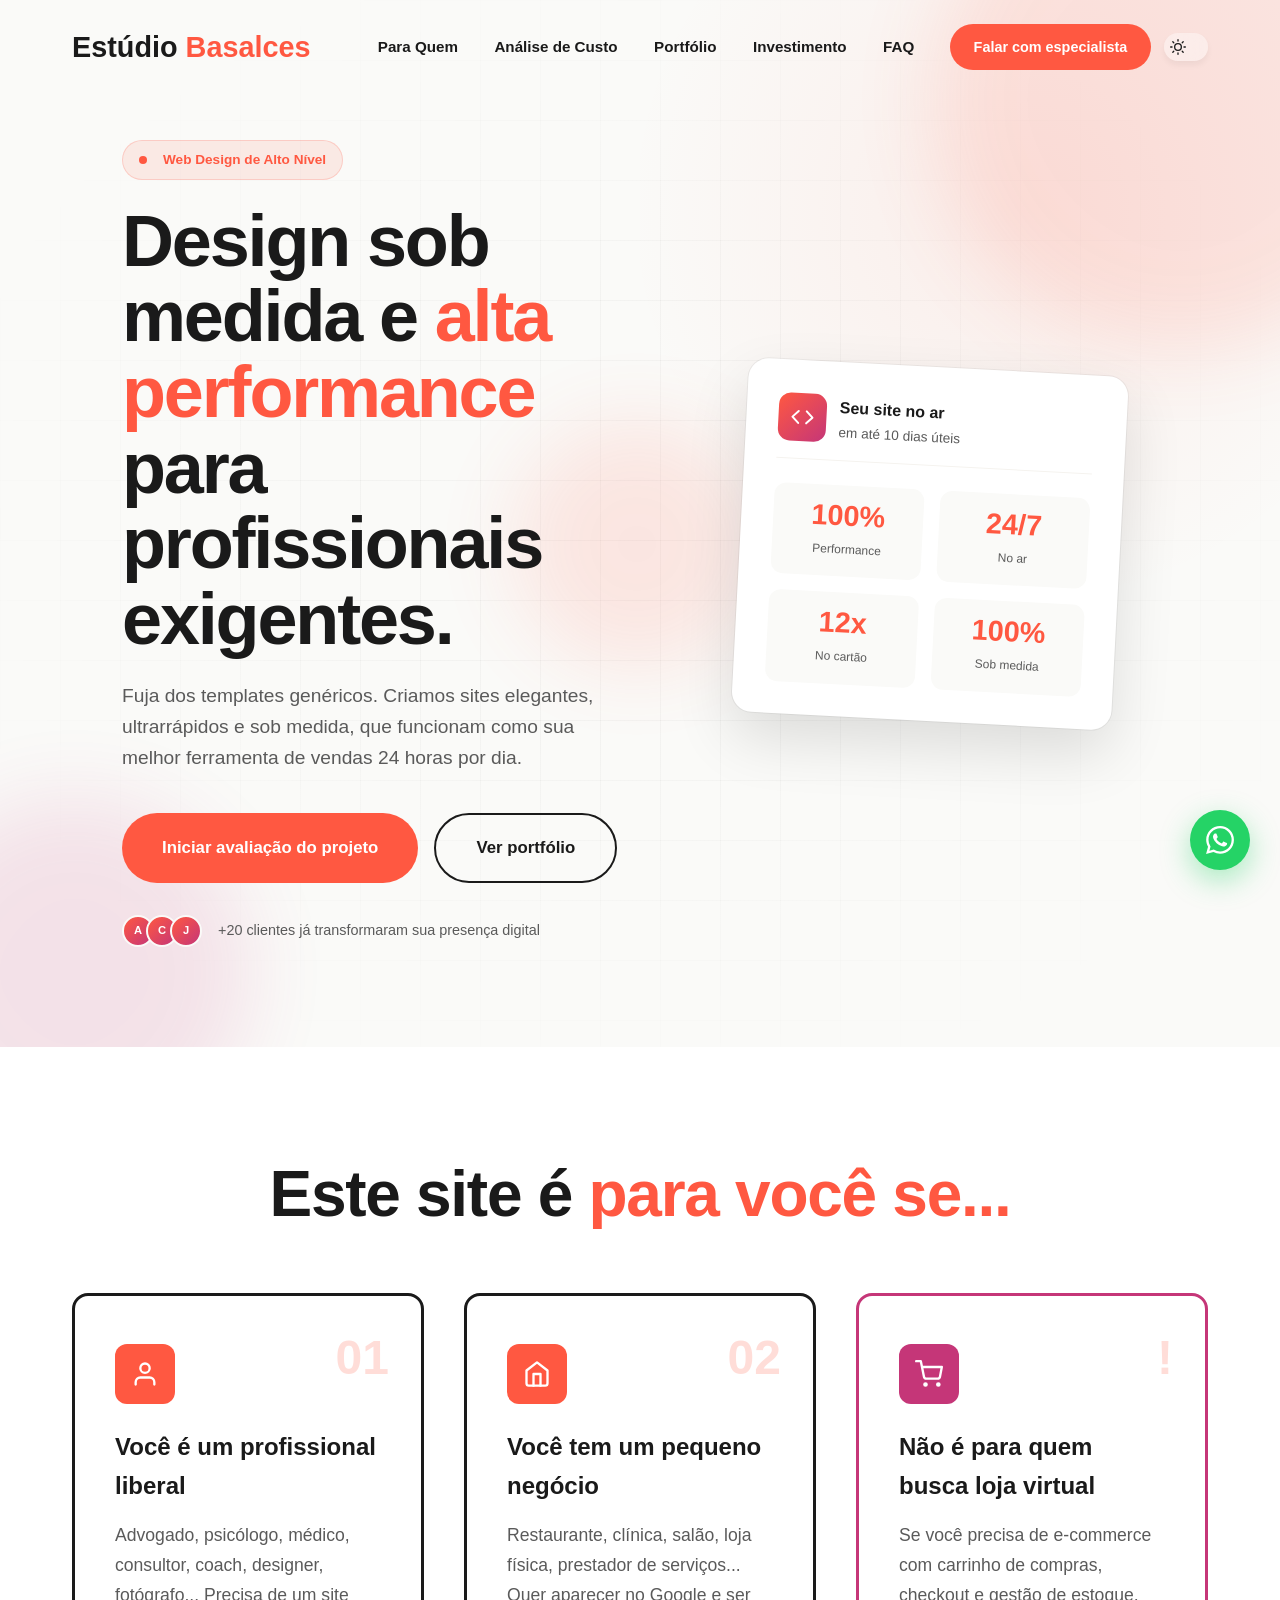
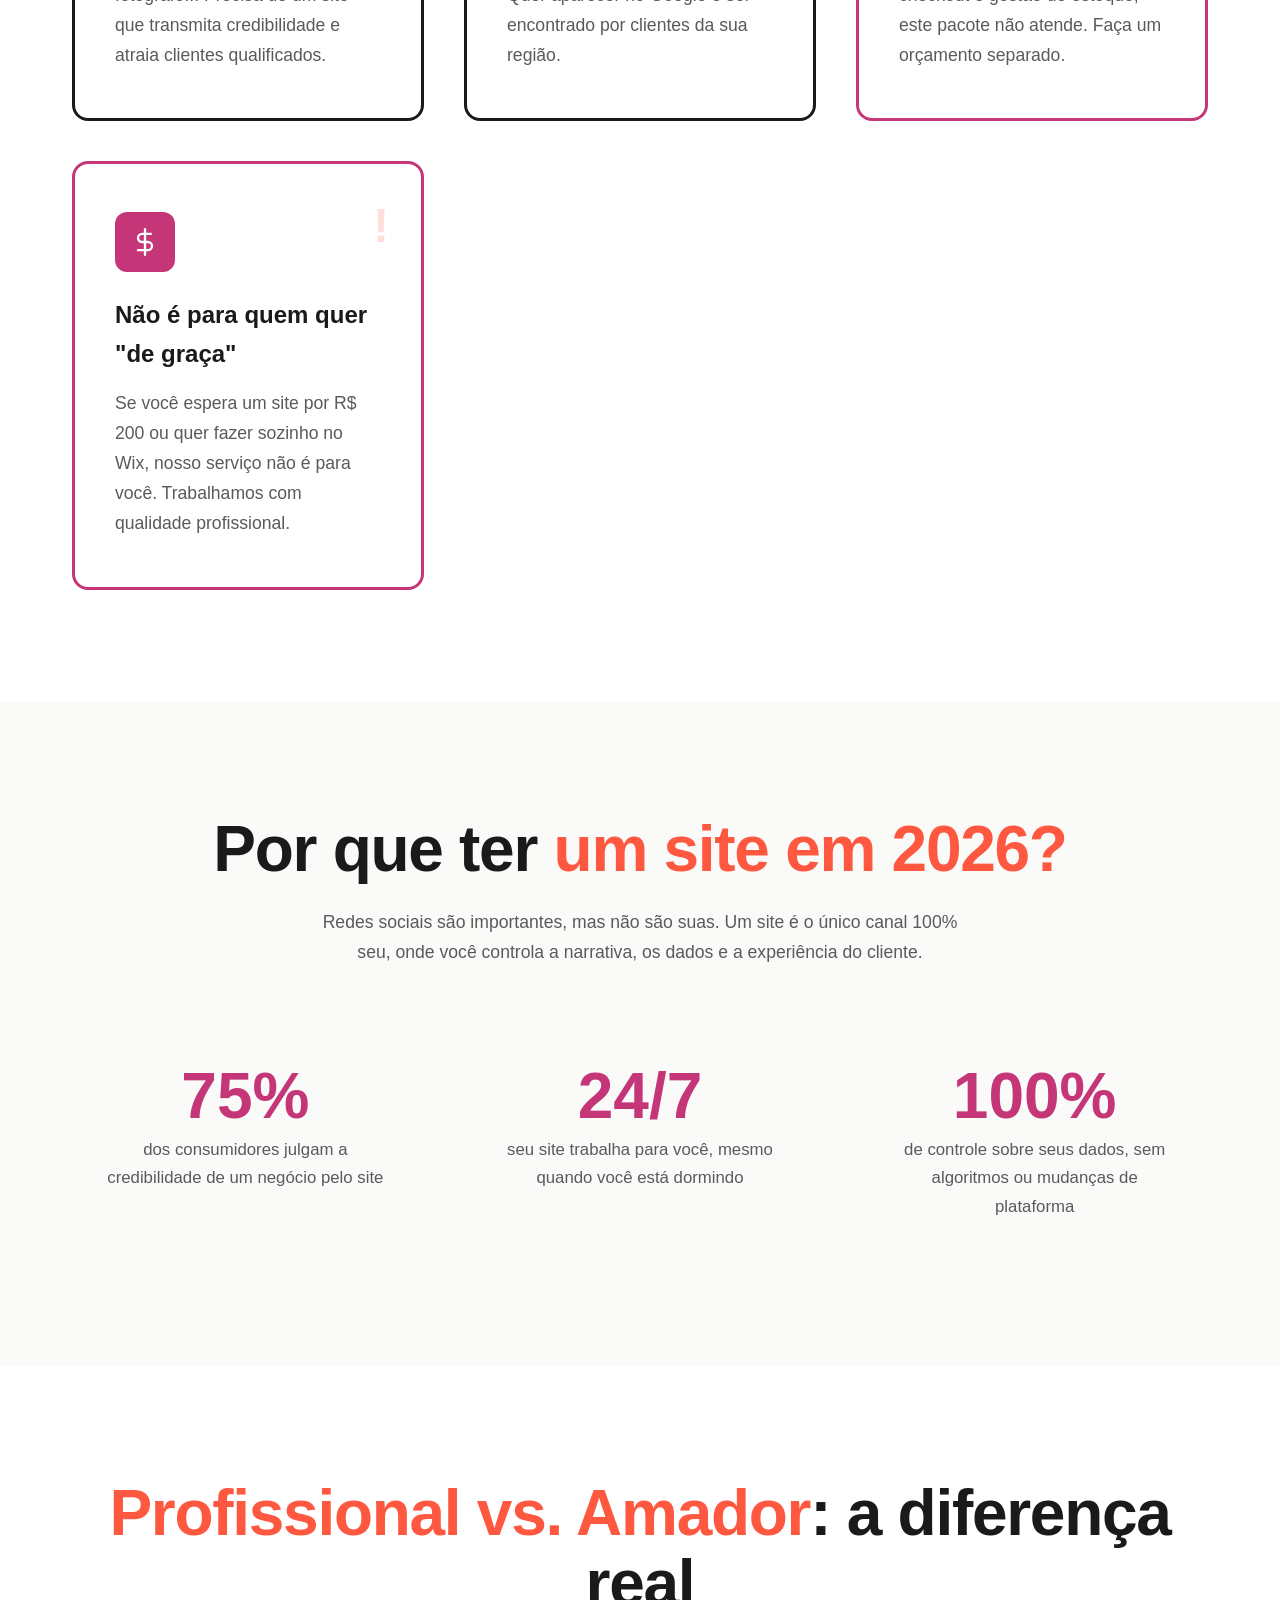
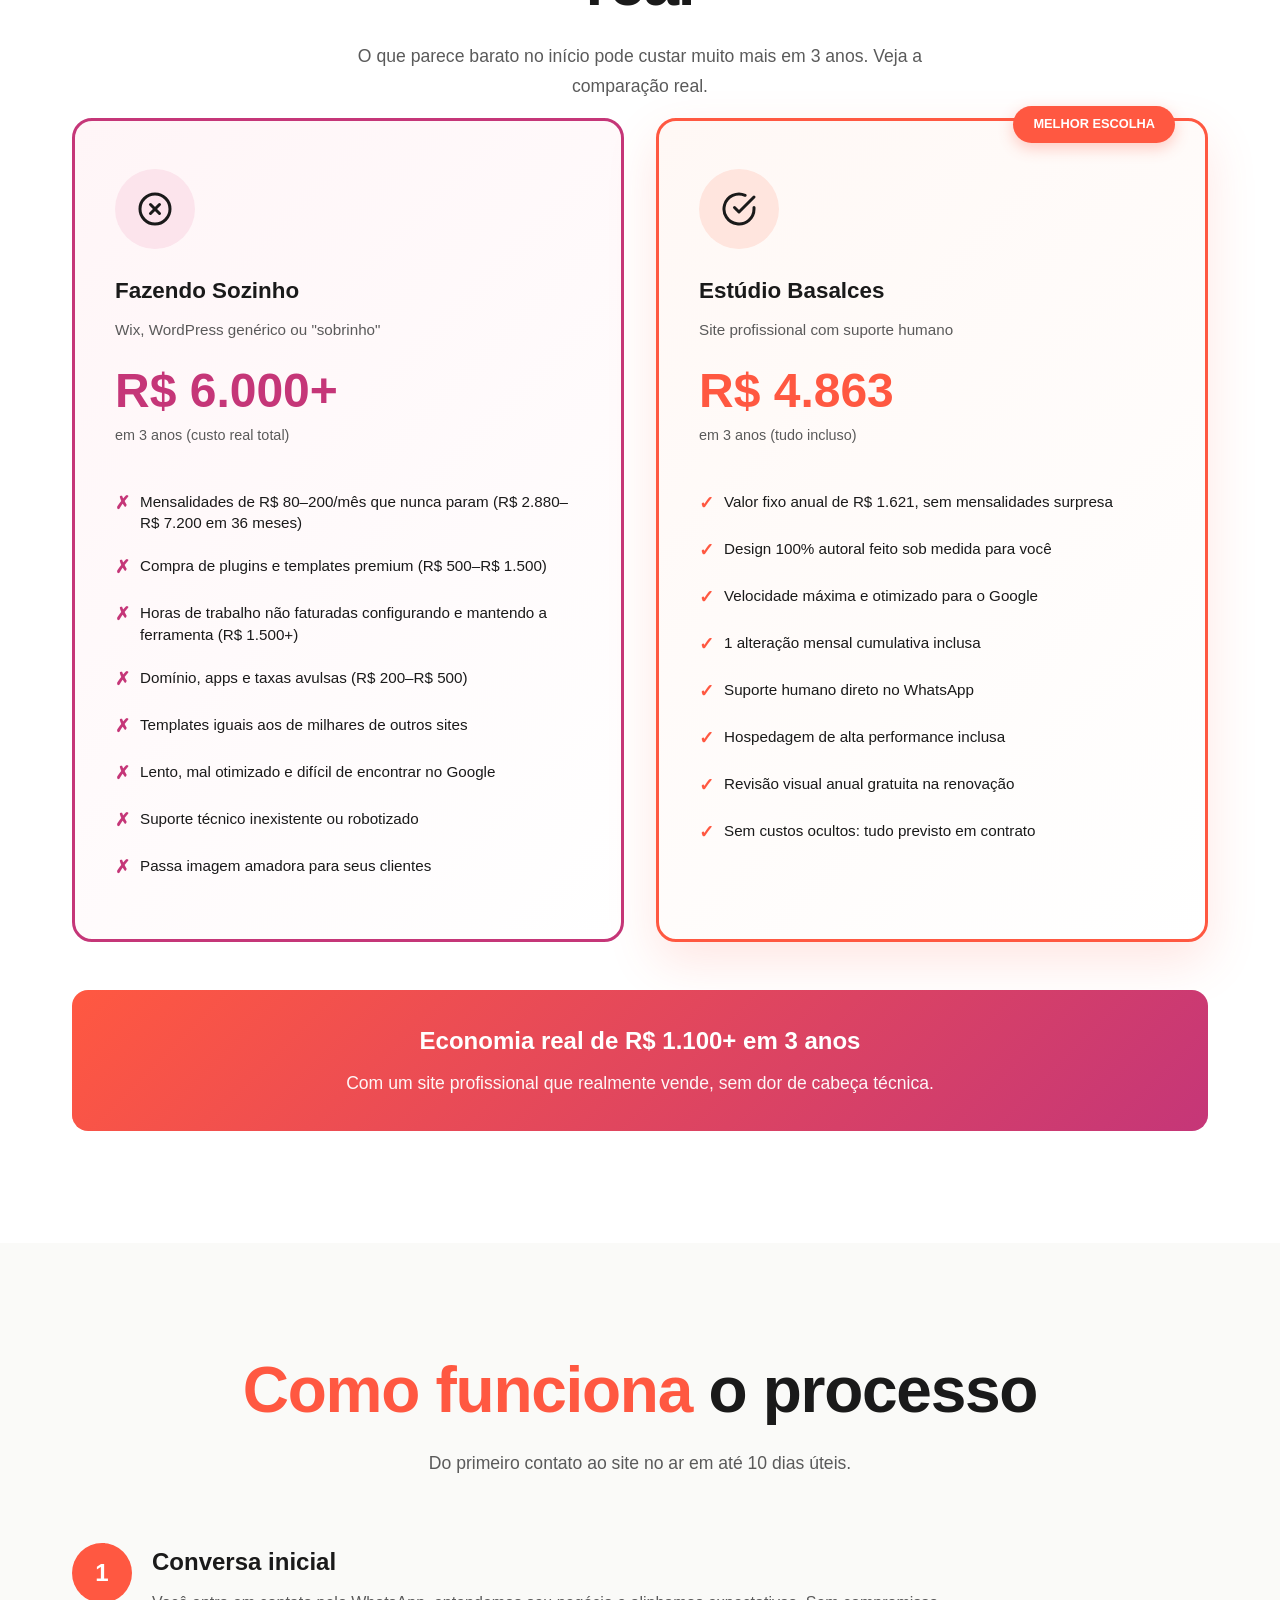
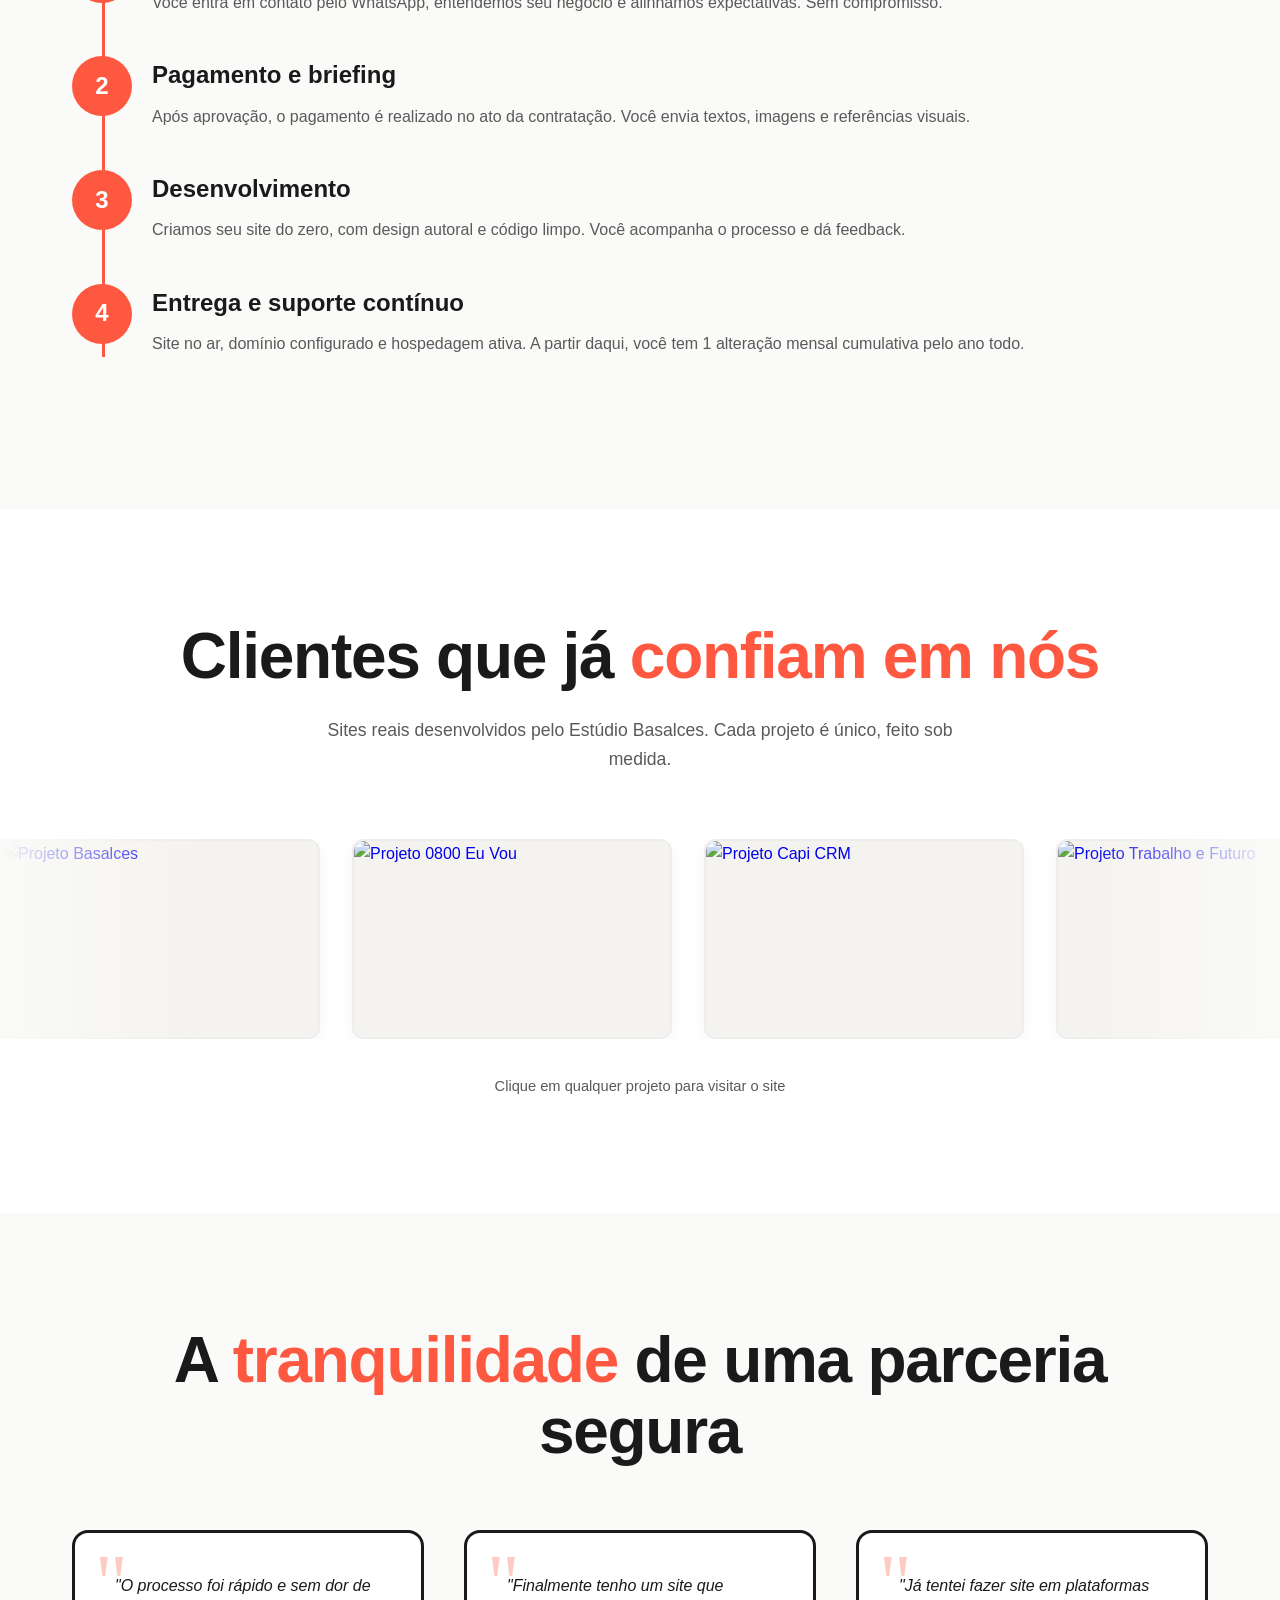
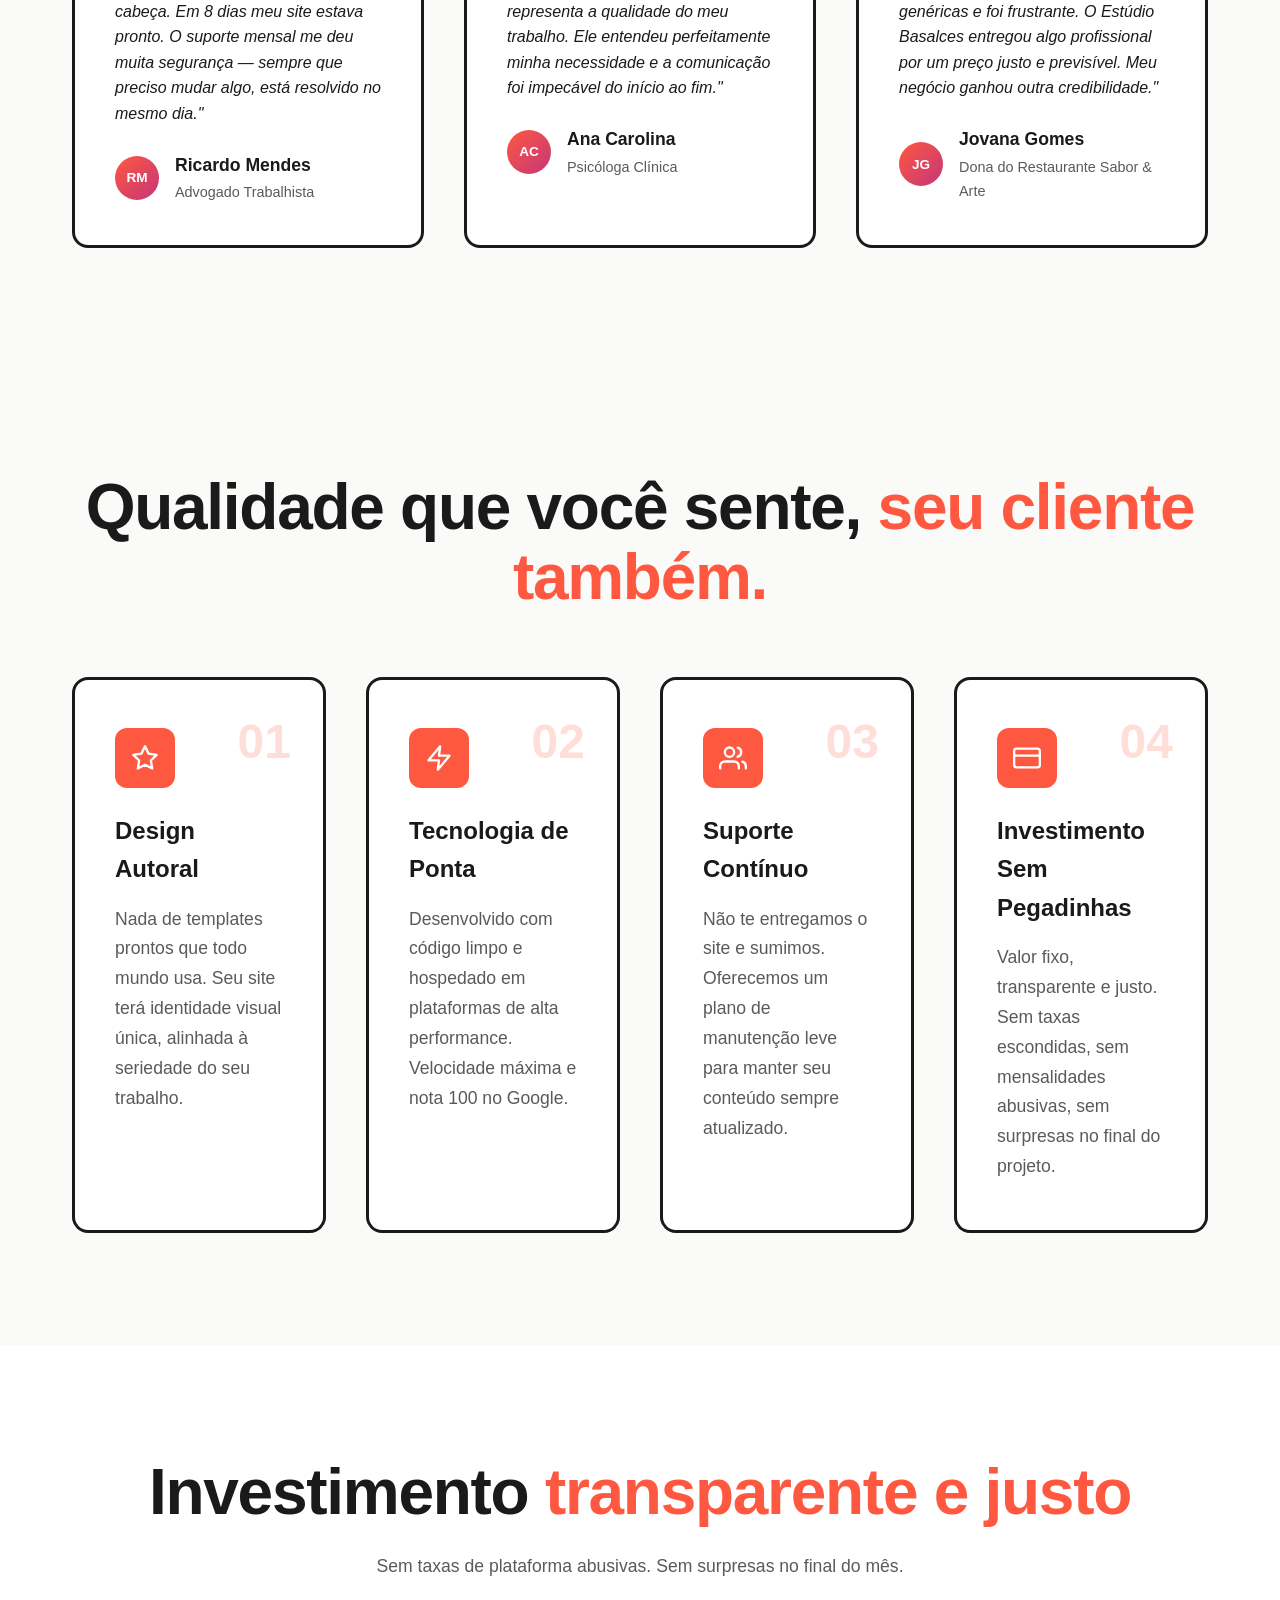
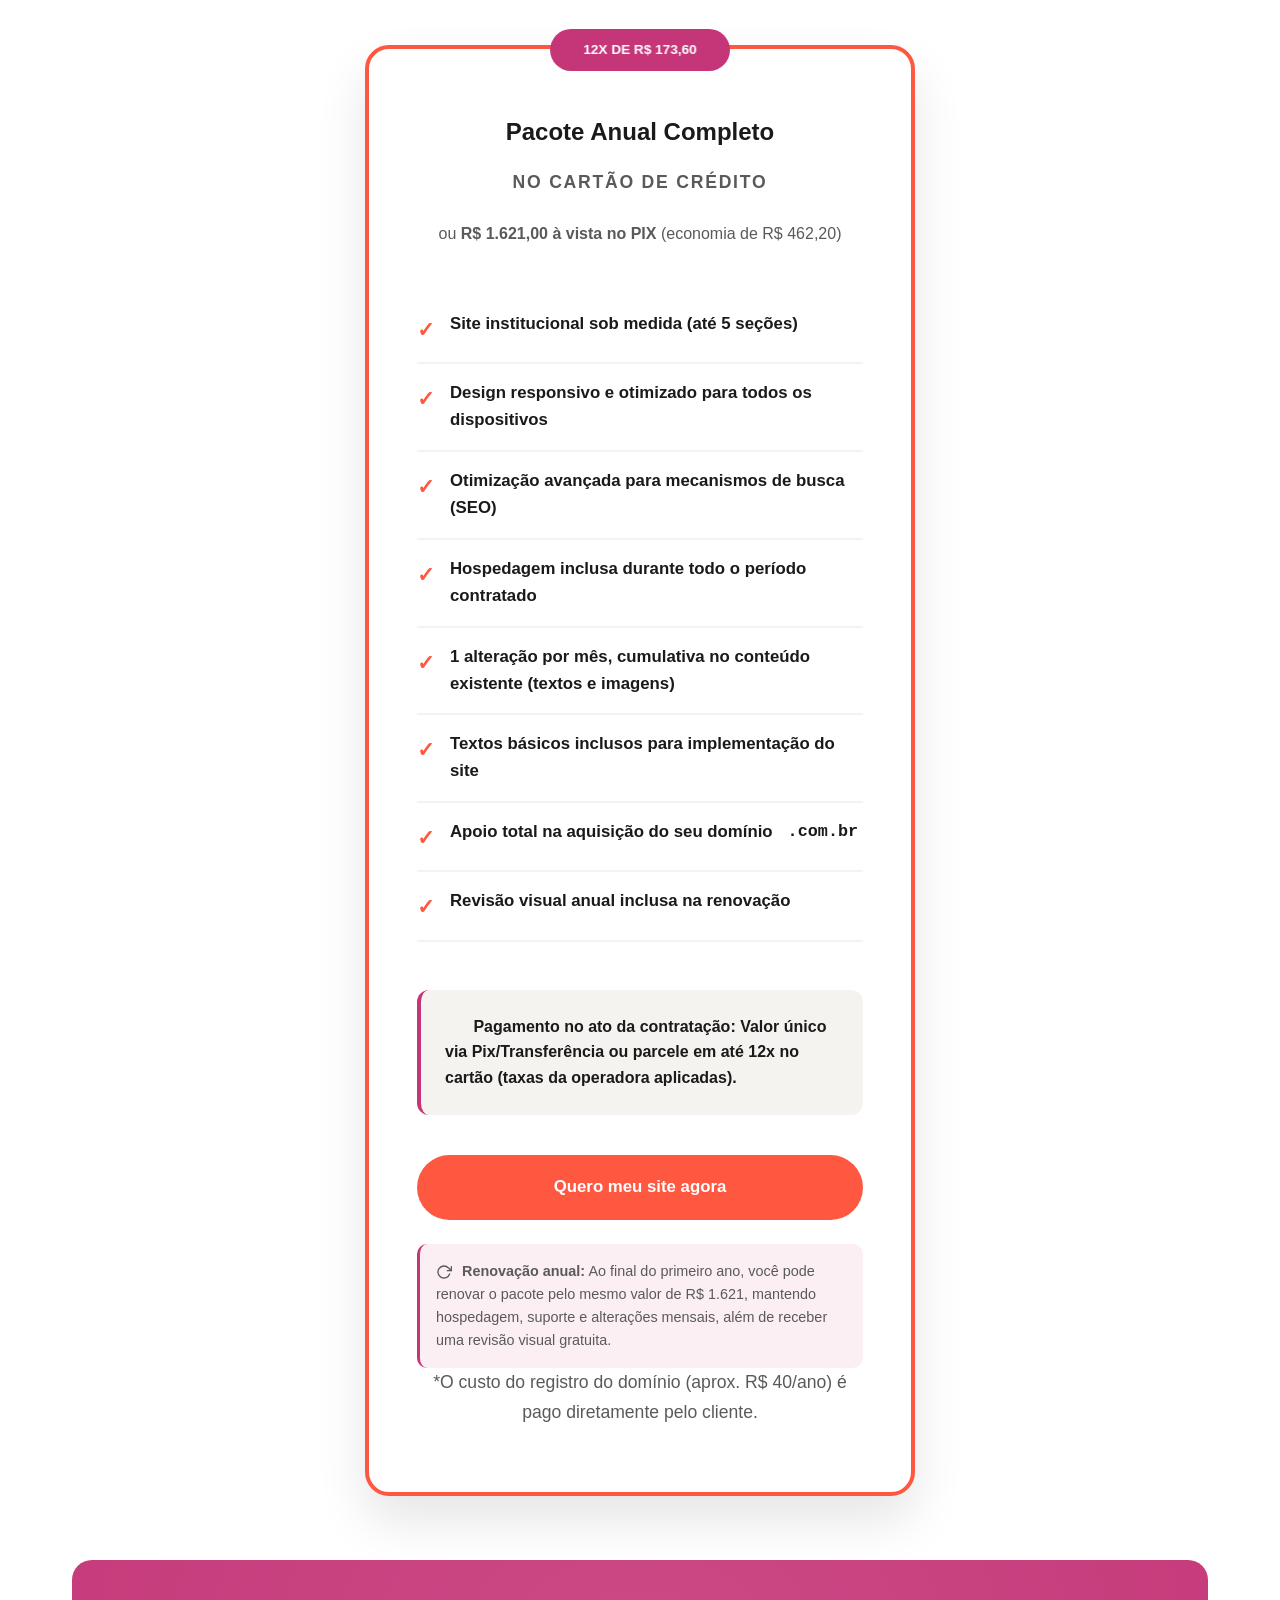
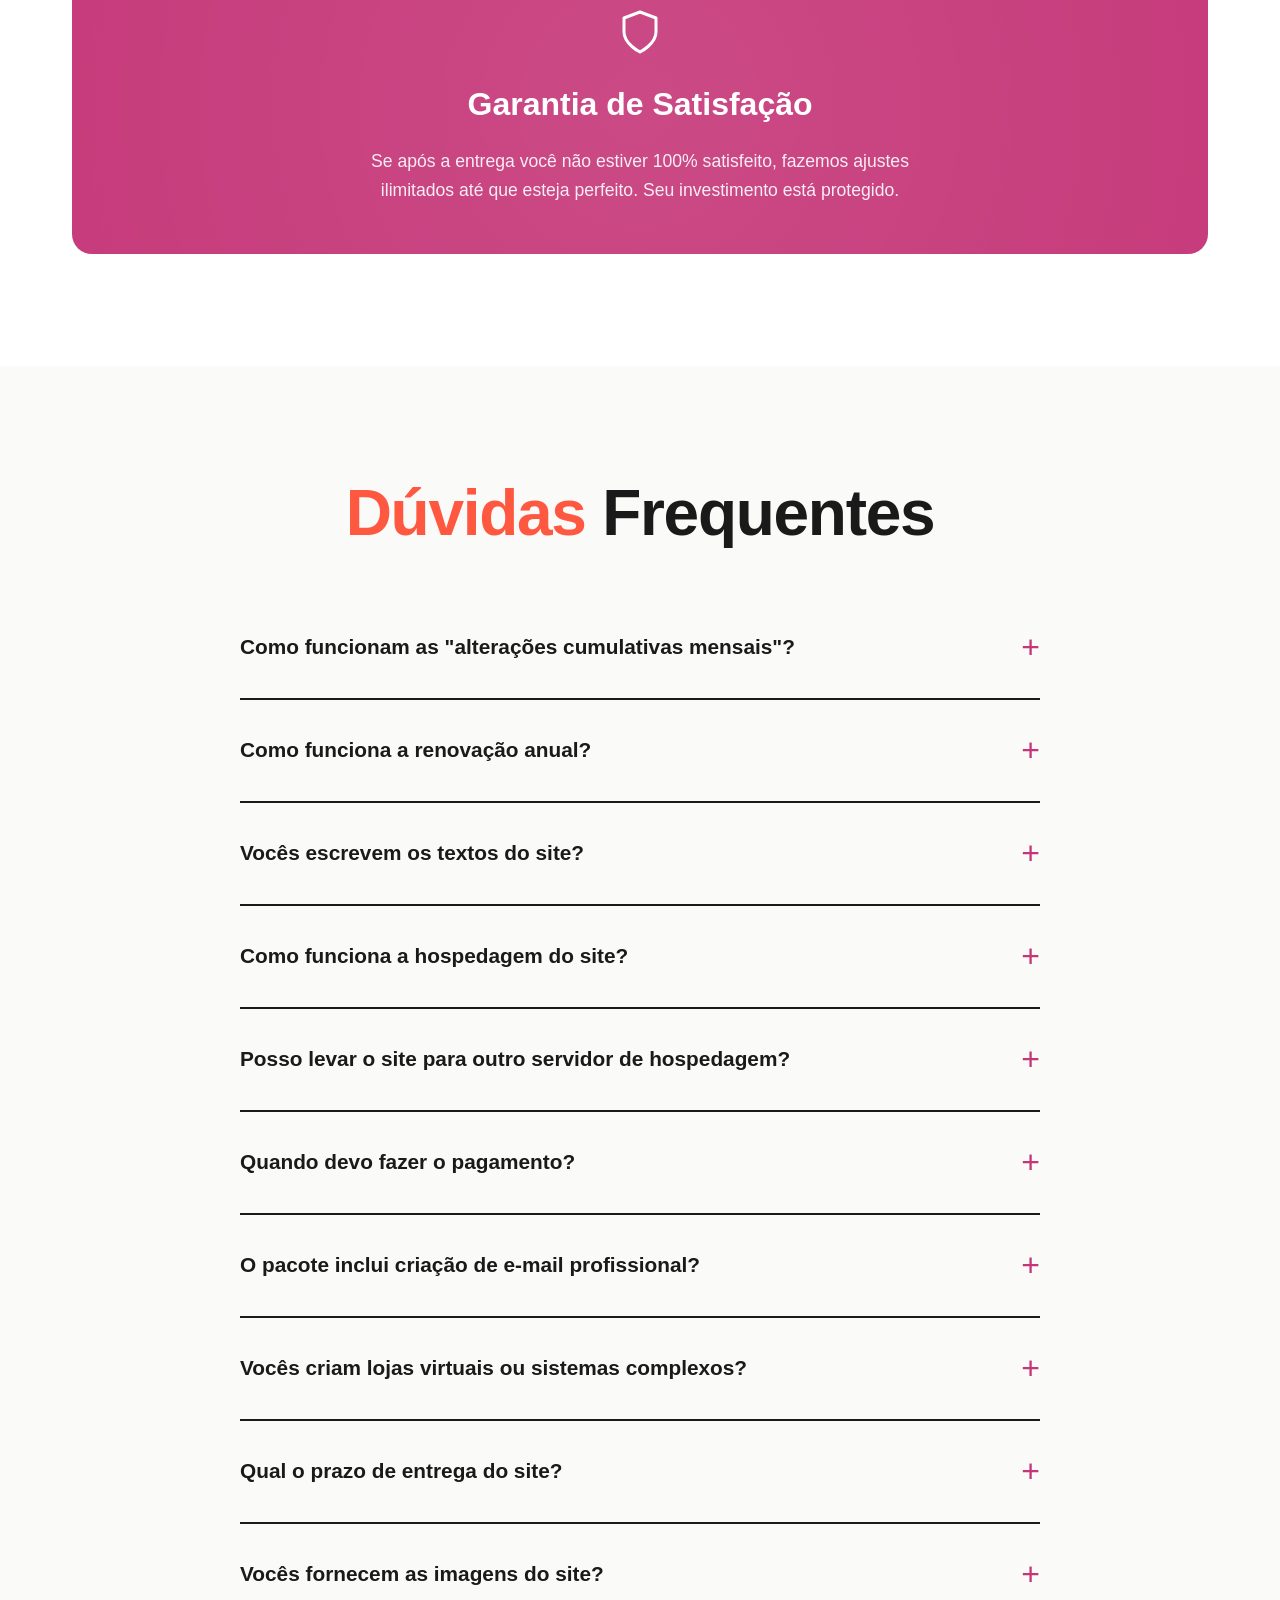
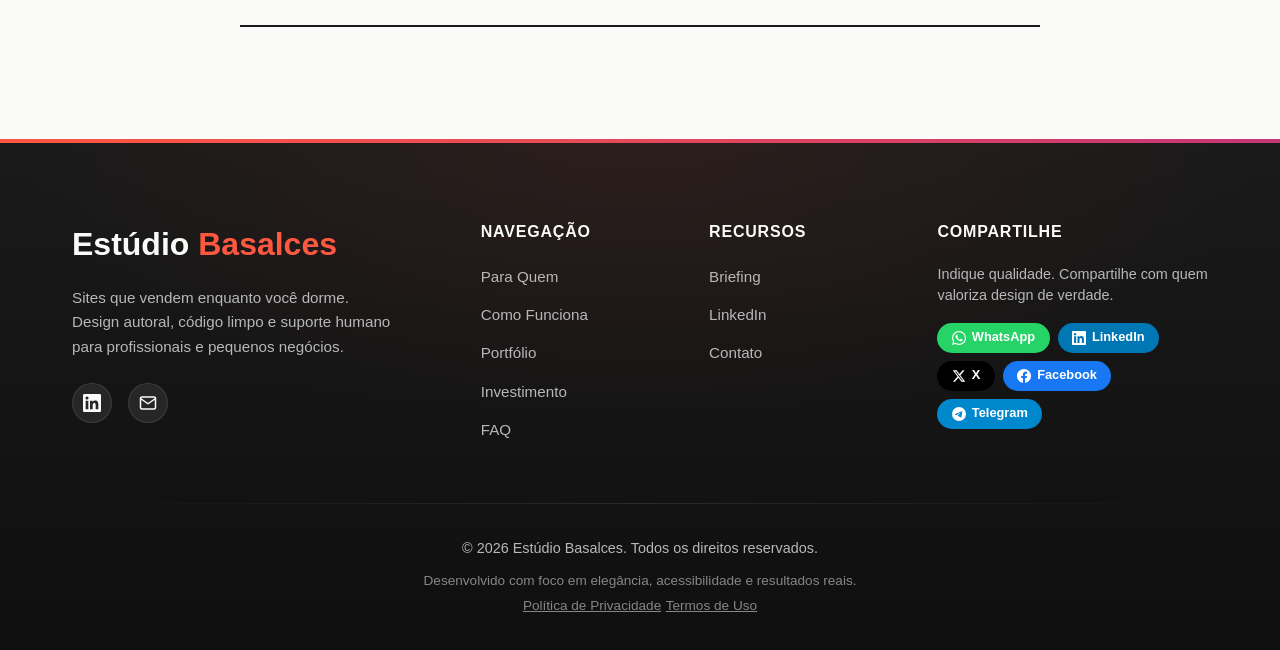
==== commit 160bf64d: "Update index.html" ====
--- a/index.html
+++ b/index.html
@@ -453,7 +453,7 @@
           <div class="pricing-card">
             <div class="pricing-badge">Sem Pegadinhas</div>
             <h3 class="pricing-title">Pacote Anual Completo</h3>
-            <div class="price-tag">12x de <class="orange">R$ 173,60</class></div>
+            <div class="pricing-badge">12x de R$ 173,60</div>
             <div class="price-period">no cartão de crédito</div>
             <p style="margin: 1.5rem 0 0; font-size: 1rem; color: #5A5A5A;">ou
               <strong>R$ 1.621,00 à vista no PIX</strong> (economia de R$ 462,20)</p>
--- a/style.css
+++ b/style.css
@@ -2,2073 +2,1593 @@
 ESTÚDIO BASALCES - FOLHA DE ESTILOS
 Paleta: Off-White, Laranja Pôr do Sol, Vermelho-Violeta
 ======================================== */
+
 /* --- RESET E BASE --- */
 *, *::before, *::after {
-  margin: 0;
-  padding: 0;
-  box-sizing: border-box;
-}
+    margin: 0;
+    padding: 0;
+    box-sizing: border-box;
+}
+
 html {
-  scroll-behavior: smooth;
-}
+    scroll-behavior: smooth;
+}
+
 body {
-  font-family: -apple-system, BlinkMacSystemFont, 'Segoe UI', 'Roboto', 'Helvetica', 'Arial', sans-serif;
-  background-color: #FAFAF8;
-  color: #1A1A1A;
-  line-height: 1.6;
-  overflow-x: hidden;
-}
+    font-family: -apple-system, BlinkMacSystemFont, 'Segoe UI', 'Roboto', 'Helvetica Neue', 'Arial', sans-serif;
+    background-color: #FAFAF8;
+    color: #1A1A1A;
+    line-height: 1.6;
+    overflow-x: hidden;
+}
+
 /* Foco visível para acessibilidade */
 *:focus-visible {
-  outline: 3px solid #FF5841;
-  outline-offset: 2px;
-}
+    outline: 3px solid #FF5841;
+    outline-offset: 2px;
+}
+
 /* --- TIPOGRAFIA --- */
 h1 {
-  font-size: clamp(3rem, 7vw, 5.5rem);
-  font-weight: 800;
-  line-height: 1;
-  letter-spacing: -0.03em;
-  margin-bottom: 1.5rem;
-}
+    font-size: clamp(3rem, 7vw, 5.5rem);
+    font-weight: 800;
+    line-height: 1;
+    letter-spacing: -0.03em;
+    margin-bottom: 1.5rem;
+}
+
 h2 {
-  font-size: clamp(2.5rem, 5vw, 4rem);
-  font-weight: 800;
-  letter-spacing: -0.02em;
-  line-height: 1.1;
-  margin-bottom: 1.5rem;
-}
+    font-size: clamp(2.5rem, 5vw, 4rem);
+    font-weight: 800;
+    letter-spacing: -0.02em;
+    line-height: 1.1;
+    margin-bottom: 1.5rem;
+}
+
 h3 {
-  font-size: 1.5rem;
-  font-weight: 700;
-  margin-bottom: 1rem;
-}
+    font-size: 1.5rem;
+    font-weight: 700;
+    margin-bottom: 1rem;
+}
+
 p {
-  font-size: 1.1rem;
-  line-height: 1.7;
-  color: #5A5A5A;
-}
+    font-size: 1.1rem;
+    line-height: 1.7;
+    color: #5A5A5A;
+}
+
 /* --- LAYOUT E UTILITÁRIOS --- */
 .container {
-  max-width: 1200px;
-  margin: 0 auto;
-  padding: 0 2rem;
-}
+    max-width: 1200px;
+    margin: 0 auto;
+    padding: 0 2rem;
+}
+
 .text-center {
-  text-align: center;
-}
+    text-align: center;
+}
+
 .orange {
-  color: #FF5841;
-}
+    color: #FF5841;
+}
+
 .violet {
-  color: #C53678;
-}
+    color: #C53678;
+}
+
 .section {
-  padding: 7rem 0;
-  position: relative;
-  display: block;
-  width: 100%;
-  clear: both;
-}
+    padding: 7rem 0;
+    position: relative;
+    display: block;
+    width: 100%;
+    clear: both;
+}
+
 .bg-white {
-  background-color: white;
-}
+    background-color: white;
+}
+
 .section-subtitle {
-  max-width: 640px;
-  margin: 0 auto 1rem;
-  font-size: 1.1rem;
-  color: #5A5A5A;
-}
+    max-width: 640px;
+    margin: 0 auto 1rem;
+    font-size: 1.1rem;
+    color: #5A5A5A;
+}
+
 /* Grids responsivos */
 .grid-4 {
-  display: grid;
-  grid-template-columns: repeat(auto-fit, minmax(250px, 1fr));
-  gap: 2.5rem;
-  margin-top: 4rem;
-}
+    display: grid;
+    grid-template-columns: repeat(auto-fit, minmax(250px, 1fr));
+    gap: 2.5rem;
+    margin-top: 4rem;
+}
+
 .grid-3 {
-  display: grid;
-  grid-template-columns: repeat(auto-fit, minmax(280px, 1fr));
-  gap: 2.5rem;
-  margin-top: 4rem;
-}
+    display: grid;
+    grid-template-columns: repeat(auto-fit, minmax(280px, 1fr));
+    gap: 2.5rem;
+    margin-top: 4rem;
+}
+
 .grid-2 {
-  display: grid;
-  grid-template-columns: repeat(auto-fit, minmax(300px, 1fr));
-  gap: 2.5rem;
-  margin-top: 4rem;
-}
+    display: grid;
+    grid-template-columns: repeat(auto-fit, minmax(300px, 1fr));
+    gap: 2.5rem;
+    margin-top: 4rem;
+}
+
 /* --- BOTÕES --- */
 .btn {
-  display: inline-flex;
-  align-items: center;
-  justify-content: center;
-  gap: 8px;
-  padding: 1.2rem 2.5rem;
-  border-radius: 50px;
-  font-weight: 700;
-  text-decoration: none;
-  transition: all 0.3s ease;
-  border: none;
-  font-size: 1.05rem;
-  cursor: pointer;
-  position: relative;
-  overflow: hidden;
-  font-family: inherit;
-}
+    display: inline-flex;
+    align-items: center;
+    justify-content: center;
+    gap: 8px;
+    padding: 1.2rem 2.5rem;
+    border-radius: 50px;
+    font-weight: 700;
+    text-decoration: none;
+    transition: all 0.3s ease;
+    border: none;
+    font-size: 1.05rem;
+    cursor: pointer;
+    position: relative;
+    overflow: hidden;
+    font-family: inherit;
+}
+
 .btn::before {
-  content: '';
-  position: absolute;
-  top: 50%;
-  left: 50%;
-  width: 0;
-  height: 0;
-  border-radius: 50%;
-  background: rgba(255, 255, 255, 0.3);
-  transform: translate(-50%, -50%);
-  transition: width 0.6s, height 0.6s;
-}
+    content: '';
+    position: absolute;
+    top: 50%;
+    left: 50%;
+    width: 0;
+    height: 0;
+    border-radius: 50%;
+    background: rgba(255, 255, 255, 0.3);
+    transform: translate(-50%, -50%);
+    transition: width 0.6s, height 0.6s;
+}
+
 .btn:hover::before {
-  width: 300px;
-  height: 300px;
-}
+    width: 300px;
+    height: 300px;
+}
+
 .btn-orange {
-  background-color: #FF5841;
-  color: white;
-}
+    background-color: #FF5841;
+    color: white;
+}
+
 .btn-orange:hover {
-  background-color: #E64A35;
-  transform: translateY(-3px);
-  box-shadow: 0 10px 30px rgba(255, 88, 65, 0.4);
-}
+    background-color: #E64A35;
+    transform: translateY(-3px);
+    box-shadow: 0 10px 30px rgba(255, 88, 65, 0.4);
+}
+
 .btn-violet {
-  background-color: #C53678;
-  color: white;
-}
+    background-color: #C53678;
+    color: white;
+}
+
 .btn-violet:hover {
-  background-color: #A82D66;
-  transform: translateY(-3px);
-  box-shadow: 0 10px 30px rgba(197, 54, 120, 0.4);
-}
+    background-color: #A82D66;
+    transform: translateY(-3px);
+    box-shadow: 0 10px 30px rgba(197, 54, 120, 0.4);
+}
+
 .btn-outline {
-  background: transparent;
-  border: 2px solid #1A1A1A;
-  color: #1A1A1A;
-}
+    background: transparent;
+    border: 2px solid #1A1A1A;
+    color: #1A1A1A;
+}
+
 .btn-outline:hover {
-  background-color: #1A1A1A;
-  color: white;
-}
+    background-color: #1A1A1A;
+    color: white;
+}
+
 .btn-full {
-  width: 100%;
-}
+    width: 100%;
+}
+
 /* ========================================
 HEADER FLUTUANTE (PILL STYLE)
 ======================================== */
 header {
-  padding: 1.5rem 0;
-  position: fixed;
-  top: 0;
-  left: 0;
-  right: 0;
-  z-index: 100;
-  transition: all 0.4s cubic-bezier(0.25, 0.46, 0.45, 0.94);
-  display: block;
-  width: 100%;
-}
+    padding: 1.5rem 0;
+    position: fixed;
+    top: 0;
+    left: 0;
+    right: 0;
+    z-index: 100;
+    transition: all 0.4s cubic-bezier(0.25, 0.46, 0.45, 0.94);
+    display: block;
+    width: 100%;
+}
+
 header .header-content {
-  display: flex;
-  justify-content: space-between;
-  align-items: center;
-  flex-wrap: nowrap;
-  gap: 1rem;
-  max-width: 1200px;
-  margin: 0 auto;
-  padding: 0 2rem;
-  transition: all 0.4s cubic-bezier(0.25, 0.46, 0.45, 0.94);
-}
-/* Estado flutuante (após scroll) - apenas uma pill */
+    display: flex;
+    justify-content: space-between;
+    align-items: center;
+    flex-wrap: nowrap;
+    gap: 1rem;
+    max-width: 1200px;
+    margin: 0 auto;
+    padding: 0 2rem;
+    transition: all 0.4s cubic-bezier(0.25, 0.46, 0.45, 0.94);
+}
+
 header.scrolled {
-  padding: 0.8rem 0;
-}
+    padding: 0.8rem 0;
+}
+
 header.scrolled .header-content {
-  max-width: 900px;
-  width: fit-content;
-  margin: 0 auto;
-  background: rgba(250, 249, 246, 0.85);
-  backdrop-filter: blur(20px) saturate(180%);
-  -webkit-backdrop-filter: blur(20px) saturate(180%);
-  border-radius: 50px;
-  padding: 0.8rem 2rem;
-  box-shadow:
-    0 4px 30px rgba(0, 0, 0, 0.08),
-    0 1px 3px rgba(0, 0, 0, 0.05),
-    inset 0 1px 0 rgba(255, 255, 255, 0.5);
-  border: 1px solid rgba(255, 255, 255, 0.3);
-}
-/* Logo - com especificidade máxima */
+    max-width: 900px;
+    width: fit-content;
+    margin: 0 auto;
+    background: rgba(250, 249, 246, 0.85);
+    backdrop-filter: blur(20px) saturate(180%);
+    -webkit-backdrop-filter: blur(20px) saturate(180%);
+    border-radius: 50px;
+    padding: 0.8rem 2rem;
+    box-shadow:
+        0 4px 30px rgba(0, 0, 0, 0.08),
+        0 1px 3px rgba(0, 0, 0, 0.05),
+        inset 0 1px 0 rgba(255, 255, 255, 0.5);
+    border: 1px solid rgba(255, 255, 255, 0.3);
+}
+
 header .logo,
 header a.logo {
-  font-size: 1.8rem;
-  font-weight: 800;
-  color: #1A1A1A !important;
-  text-decoration: none !important;
-  transition: color 0.3s ease;
-}
+    font-size: 1.8rem;
+    font-weight: 800;
+    color: #1A1A1A !important;
+    text-decoration: none !important;
+    transition: color 0.3s ease;
+}
+
 header .logo:hover,
 header a.logo:hover {
-  color: #FF5841 !important;
-}
+    color: #FF5841 !important;
+}
+
 header .logo span,
 header a.logo span {
-  color: #FF5841 !important;
-}
-/* Estado flutuante do logo */
+    color: #FF5841 !important;
+}
+
 header.scrolled .logo,
 header.scrolled a.logo {
-  font-size: 1.5rem;
-}
-/* Dark mode do logo */
+    font-size: 1.5rem;
+}
+
 body.dark-mode header .logo,
 body.dark-mode header a.logo {
-  color: #FAFAF8 !important;
-}
+    color: #FAFAF8 !important;
+}
+
 body.dark-mode header .logo:hover,
 body.dark-mode header a.logo:hover {
-  color: #FF5841 !important;
-}
+    color: #FF5841 !important;
+}
+
 header.scrolled .whatsapp-header {
-  padding: 0.5rem 1.2rem;
-  font-size: 0.85rem;
-}
+    padding: 0.5rem 1.2rem;
+    font-size: 0.85rem;
+}
+
 header.scrolled .theme-toggle {
-  width: 42px;
-  height: 26px;
-}
-/* Dark mode do header flutuante */
+    width: 42px;
+    height: 26px;
+}
+
 body.dark-mode header.scrolled .header-content {
-  background: rgba(26, 26, 26, 0.85);
-  border: 1px solid rgba(255, 255, 255, 0.1);
-  box-shadow:
-    0 4px 30px rgba(0, 0, 0, 0.3),
-    inset 0 1px 0 rgba(255, 255, 255, 0.05);
-}
+    background: rgba(26, 26, 26, 0.85);
+    border: 1px solid rgba(255, 255, 255, 0.1);
+    box-shadow:
+        0 4px 30px rgba(0, 0, 0, 0.3),
+        inset 0 1px 0 rgba(255, 255, 255, 0.05);
+}
+
 /* ========================================
 HERO
 ======================================== */
 .hero {
-  padding: 140px 0 100px;
-  position: relative;
-  overflow: hidden;
-  min-height: 90vh;
-  display: flex;
-  align-items: center;
-  width: 100%;
-  clear: both;
-}
+    padding: 140px 0 100px;
+    position: relative;
+    overflow: hidden;
+    min-height: 90vh;
+    display: flex;
+    align-items: center;
+    width: 100%;
+    clear: both;
+}
+
 .hero::before {
-  content: '';
-  position: absolute;
-  inset: 0;
-  background-image:
-    linear-gradient(rgba(26, 26, 26, 0.03) 1px, transparent 1px),
-    linear-gradient(90deg, rgba(26, 26, 26, 0.03) 1px, transparent 1px);
-  background-size: 60px 60px;
-  mask-image: radial-gradient(ellipse at center, black 30%, transparent 80%);
-  -webkit-mask-image: radial-gradient(ellipse at center, black 30%, transparent 80%);
-  z-index: 0;
-}
+    content: ' ';
+    position: absolute;
+    inset: 0;
+    background-image:
+        linear-gradient(rgba(26, 26, 26, 0.03) 1px, transparent 1px),
+        linear-gradient(90deg, rgba(26, 26, 26, 0.03) 1px, transparent 1px);
+    background-size: 60px 60px;
+    mask-image: radial-gradient(ellipse at center, black 30%, transparent 80%);
+    -webkit-mask-image: radial-gradient(ellipse at center, black 30%, transparent 80%);
+    z-index: 0;
+}
+
 .hero::after {
-  content: '';
-  position: absolute;
-  top: -20%;
-  right: -10%;
-  width: 60%;
-  height: 80%;
-  background: radial-gradient(circle, rgba(255, 88, 65, 0.08) 0%, transparent 70%);
-  z-index: 0;
-}
+    content: '';
+    position: absolute;
+    top: -20%;
+    right: -10%;
+    width: 60%;
+    height: 80%;
+    background: radial-gradient(circle, rgba(255, 88, 65, 0.08) 0%, transparent 70%);
+    z-index: 0;
+}
+
 .hero-shape {
-  position: absolute;
-  border-radius: 50%;
-  opacity: 0.12;
-  animation: float 20s ease-in-out infinite;
-  filter: blur(40px);
-  pointer-events: none;
-}
+    position: absolute;
+    border-radius: 50%;
+    opacity: 0.12;
+    animation: float 20s ease-in-out infinite;
+    filter: blur(40px);
+    pointer-events: none;
+}
+
 .hero-shape-1 {
-  width: 500px;
-  height: 500px;
-  top: -150px;
-  right: -150px;
-  background: #FF5841;
-}
+    width: 500px;
+    height: 500px;
+    top: -150px;
+    right: -150px;
+    background: #FF5841;
+}
+
 .hero-shape-2 {
-  width: 350px;
-  height: 350px;
-  bottom: -100px;
-  left: -100px;
-  background: #C53678;
-  animation-delay: -7s;
-}
+    width: 350px;
+    height: 350px;
+    bottom: -100px;
+    left: -100px;
+    background: #C53678;
+    animation-delay: -7s;
+}
+
 .hero-shape-3 {
-  width: 250px;
-  height: 250px;
-  top: 40%;
-  left: 40%;
-  background: #FF5841;
-  animation-delay: -14s;
-}
+    width: 250px;
+    height: 250px;
+    top: 40%;
+    left: 40%;
+    background: #FF5841;
+    animation-delay: -14s;
+}
+
 @keyframes float {
-  0%, 100% { transform: translate(0, 0) scale(1); }
-  33% { transform: translate(40px, -40px) scale(1.1); }
-  66% { transform: translate(-30px, 30px) scale(0.95); }
-}
+    0%, 100% { transform: translate(0, 0) scale(1); }
+    33% { transform: translate(40px, -40px) scale(1.1); }
+    66% { transform: translate(-30px, 30px) scale(0.95); }
+}
+
 .hero-content {
-  max-width: 1100px;
-  width: 100%;
-  margin: 0 auto;
-  position: relative;
-  z-index: 1;
-  display: grid;
-  grid-template-columns: 1.2fr 1fr;
-  gap: 2rem;
-  align-items: center;
-}
-/* CORREÇÃO: Força qualquer section dentro do hero-content a ocupar todas as colunas */
+    max-width: 1100px;
+    width: 100%;
+    margin: 0 auto;
+    position: relative;
+    z-index: 1;
+    display: grid;
+    grid-template-columns: 1.2fr 1fr;
+    gap: 2rem;
+    align-items: center;
+}
+
 .hero-content > section {
-  grid-column: 1 / -1;
-  display: block;
-  width: 100%;
-}
+    grid-column: 1 / -1;
+    display: block;
+    width: 100%;
+}
+
 .hero-text {
-  text-align: left;
-}
+    text-align: left;
+}
+
 .hero-badge {
-  display: inline-flex;
-  align-items: center;
-  gap: 8px;
-  padding: 8px 16px;
-  background: rgba(255, 88, 65, 0.1);
-  color: #FF5841;
-  border-radius: 50px;
-  font-size: 0.85rem;
-  font-weight: 600;
-  margin-bottom: 1.5rem;
-  border: 1px solid rgba(255, 88, 65, 0.2);
-}
+    display: inline-flex;
+    align-items: center;
+    gap: 8px;
+    padding: 8px 16px;
+    background: rgba(255, 88, 65, 0.1);
+    color: #FF5841;
+    border-radius: 50px;
+    font-size: 0.85rem;
+    font-weight: 600;
+    margin-bottom: 1.5rem;
+    border: 1px solid rgba(255, 88, 65, 0.2);
+}
+
 .hero-badge::before {
-  content: '';
-  width: 8px;
-  height: 8px;
-  background: #FF5841;
-  border-radius: 50%;
-  animation: pulse-dot 2s ease-in-out infinite;
-}
+    content: '';
+    width: 8px;
+    height: 8px;
+    background: #FF5841;
+    border-radius: 50%;
+    animation: pulse-dot 2s ease-in-out infinite;
+}
+
 @keyframes pulse-dot {
-  0%, 100% { opacity: 1; transform: scale(1); }
-  50% { opacity: 0.5; transform: scale(1.3); }
-}
+    0%, 100% { opacity: 1; transform: scale(1); }
+    50% { opacity: 0.5; transform: scale(1.3); }
+}
+
 .hero h1 {
-  font-size: clamp(2.8rem, 6vw, 4.5rem);
-  margin-bottom: 1.5rem;
-  line-height: 1.05;
-}
+    font-size: clamp(2.8rem, 6vw, 4.5rem);
+    margin-bottom: 1.5rem;
+    line-height: 1.05;
+}
+
 .hero-description {
-  font-size: 1.2rem;
-  line-height: 1.6;
-  margin-bottom: 2.5rem;
-  max-width: 500px;
-}
+    font-size: 1.2rem;
+    line-height: 1.6;
+    margin-bottom: 2.5rem;
+    max-width: 500px;
+}
+
 .hero-buttons {
-  display: flex;
-  gap: 1rem;
-  justify-content: flex-start;
-  flex-wrap: wrap;
-  margin-bottom: 2rem;
-}
+    display: flex;
+    gap: 1rem;
+    justify-content: flex-start;
+    flex-wrap: wrap;
+    margin-bottom: 2rem;
+}
+
 .hero-social-proof {
-  display: flex;
-  align-items: center;
-  gap: 1rem;
-  font-size: 0.9rem;
-  color: #5A5A5A;
-}
+    display: flex;
+    align-items: center;
+    gap: 1rem;
+    font-size: 0.9rem;
+    color: #5A5A5A;
+}
+
 .hero-social-proof .avatars {
-  display: flex;
-}
+    display: flex;
+}
+
 .hero-social-proof .avatar {
-  width: 32px;
-  height: 32px;
-  border-radius: 50%;
-  background: linear-gradient(135deg, #FF5841, #C53678);
-  border: 2px solid #FAFAF8;
-  margin-left: -8px;
-  display: flex;
-  align-items: center;
-  justify-content: center;
-  font-size: 0.7rem;
-  color: white;
-  font-weight: 700;
-}
+    width: 32px;
+    height: 32px;
+    border-radius: 50%;
+    background: linear-gradient(135deg, #FF5841, #C53678);
+    border: 2px solid #FAFAF8;
+    margin-left: -8px;
+    display: flex;
+    align-items: center;
+    justify-content: center;
+    font-size: 0.7rem;
+    color: white;
+    font-weight: 700;
+}
+
 .hero-social-proof .avatar:first-child {
-  margin-left: 0;
-}
+    margin-left: 0;
+}
+
 .hero-visual {
-  position: relative;
-  display: flex;
-  justify-content: center;
-  align-items: center;
-}
+    position: relative;
+    display: flex;
+    justify-content: center;
+    align-items: center;
+}
+
 .hero-card {
-  background: white;
-  border-radius: 20px;
-  padding: 2rem;
-  box-shadow:
-    0 25px 60px rgba(0, 0, 0, 0.12),
-    0 0 0 1px rgba(0, 0, 0, 0.05);
-  transform: rotate(3deg);
-  transition: transform 0.4s ease;
-  max-width: 380px;
-  width: 100%;
-}
+    background: white;
+    border-radius: 20px;
+    padding: 2rem;
+    box-shadow:
+        0 25px 60px rgba(0, 0, 0, 0.12),
+        0 0 0 1px rgba(0, 0, 0, 0.05);
+    transform: rotate(3deg);
+    transition: transform 0.4s ease;
+    max-width: 380px;
+    width: 100%;
+}
+
 .hero-card:hover {
-  transform: rotate(0deg) translateY(-10px);
-}
+    transform: rotate(0deg) translateY(-10px);
+}
+
 .hero-card-header {
-  display: flex;
-  align-items: center;
-  gap: 0.8rem;
-  margin-bottom: 1.5rem;
-  padding-bottom: 1rem;
-  border-bottom: 1px solid #F5F3EF;
-}
+    display: flex;
+    align-items: center;
+    gap: 0.8rem;
+    margin-bottom: 1.5rem;
+    padding-bottom: 1rem;
+    border-bottom: 1px solid #F5F3EF;
+}
+
 .hero-card-icon {
-  width: 48px;
-  height: 48px;
-  background: linear-gradient(135deg, #FF5841, #C53678);
-  border-radius: 12px;
-  display: flex;
-  align-items: center;
-  justify-content: center;
-  font-size: 1.5rem;
-}
+    width: 48px;
+    height: 48px;
+    background: linear-gradient(135deg, #FF5841, #C53678);
+    border-radius: 12px;
+    display: flex;
+    align-items: center;
+    justify-content: center;
+    font-size: 1.5rem;
+}
+
 .hero-card-title {
-  font-size: 1rem;
-  font-weight: 700;
-  color: #1A1A1A;
-  margin: 0;
-}
+    font-size: 1rem;
+    font-weight: 700;
+    color: #1A1A1A;
+    margin: 0;
+}
+
 .hero-card-subtitle {
-  font-size: 0.85rem;
-  color: #5A5A5A;
-  margin: 0;
-}
+    font-size: 0.85rem;
+    color: #5A5A5A;
+    margin: 0;
+}
+
 .hero-card-stats {
-  display: grid;
-  grid-template-columns: 1fr 1fr;
-  gap: 1rem;
-}
+    display: grid;
+    grid-template-columns: 1fr 1fr;
+    gap: 1rem;
+}
+
 .hero-stat {
-  text-align: center;
-  padding: 1rem;
-  background: #FAFAF8;
-  border-radius: 12px;
-}
+    text-align: center;
+    padding: 1rem;
+    background: #FAFAF8;
+    border-radius: 12px;
+}
+
 .hero-stat-number {
-  font-size: 1.8rem;
-  font-weight: 800;
-  color: #FF5841;
-  display: block;
-  line-height: 1;
-  margin-bottom: 0.3rem;
-}
+    font-size: 1.8rem;
+    font-weight: 800;
+    color: #FF5841;
+    display: block;
+    line-height: 1;
+    margin-bottom: 0.3rem;
+}
+
 .hero-stat-label {
-  font-size: 0.75rem;
-  color: #5A5A5A;
-  font-weight: 500;
-}
+    font-size: 0.75rem;
+    color: #5A5A5A;
+    font-weight: 500;
+}
+
 .urgency-float {
-  position: absolute;
-  top: -20px;
-  right: -20px;
-  background: #C53678;
-  color: white;
-  padding: 0.8rem 1.2rem;
-  border-radius: 50px;
-  font-size: 0.8rem;
-  font-weight: 700;
-  box-shadow: 0 10px 30px rgba(197, 54, 120, 0.3);
-  animation: bounce-float 3s ease-in-out infinite;
-  z-index: 2;
-}
+    position: absolute;
+    top: -20px;
+    right: -20px;
+    background: #C53678;
+    color: white;
+    padding: 0.8rem 1.2rem;
+    border-radius: 50px;
+    font-size: 0.8rem;
+    font-weight: 700;
+    box-shadow: 0 10px 30px rgba(197, 54, 120, 0.3);
+    animation: bounce-float 3s ease-in-out infinite;
+    z-index: 2;
+}
+
 @keyframes bounce-float {
-  0%, 100% { transform: translateY(0) rotate(-5deg); }
-  50% { transform: translateY(-10px) rotate(0deg); }
-}
+    0%, 100% { transform: translateY(0) rotate(-5deg); }
+    50% { transform: translateY(-10px) rotate(0deg); }
+}
+
 /* Navegação Desktop */
 .desktop-nav {
-  display: none;
-}
+    display: none;
+}
+
 .desktop-nav a {
-  color: #1A1A1A;
-  text-decoration: none;
-  font-weight: 600;
-  margin-left: 2rem;
-  transition: color 0.3s;
-  font-size: 0.95rem;
-}
+    color: #1A1A1A;
+    text-decoration: none;
+    font-weight: 600;
+    margin-left: 2rem;
+    transition: color 0.3s;
+    font-size: 0.95rem;
+}
+
 .desktop-nav a:hover {
-  color: #FF5841;
-}
+    color: #FF5841;
+}
+
 /* Controles do Header */
 .header-controls {
-  display: flex;
-  align-items: center;
-  gap: 0.8rem;
-  flex-shrink: 0;
-}
-/* Theme Toggle — Glassmorfismo (sem borda pesada) */
+    display: flex;
+    align-items: center;
+    gap: 0.8rem;
+    flex-shrink: 0;
+}
+
+/* Theme Toggle — CORRIGIDO: removido ::before conflitante */
 .theme-toggle {
-  background: rgba(255, 255, 255, 0.4);
-  backdrop-filter: blur(8px);
-  -webkit-backdrop-filter: blur(8px);
-  border: none;
-  border-radius: 50px;
-  width: 44px;
-  height: 28px;
-  position: relative;
-  cursor: pointer;
-  transition: all 0.3s ease;
-  display: flex;
-  align-items: center;
-  justify-content: center;
-  box-shadow: 0 4px 6px rgba(0, 0, 0, 0.05);
-  color: #1A1A1A;
+    background: rgba(255, 255, 255, 0.4);
+    backdrop-filter: blur(8px);
+    -webkit-backdrop-filter: blur(8px);
+    border: none;
+    border-radius: 50px;
+    width: 44px;
+    height: 28px;
+    position: relative;
+    cursor: pointer;
+    transition: all 0.3s ease;
+    display: flex;
+    align-items: center;
+    justify-content: center;
+    box-shadow: 0 4px 6px rgba(0, 0, 0, 0.05);
+    color: #1A1A1A;
 }
 
 .theme-toggle:hover {
-  background: rgba(255, 255, 255, 0.6);
-  box-shadow: 0 6px 12px rgba(0, 0, 0, 0.08);
+    background: rgba(255, 255, 255, 0.6);
+    box-shadow: 0 6px 12px rgba(0, 0, 0, 0.08);
 }
 
 .theme-toggle .icon-sun,
 .theme-toggle .icon-moon {
-  position: absolute;
-  top: 50%;
-  transform: translateY(-50%);
-  transition: all 0.3s ease;
+    position: absolute;
+    top: 50%;
+    transform: translateY(-50%);
+    transition: all 0.3s ease;
+    font-size: 14px;
 }
 
 .theme-toggle .icon-sun {
-  opacity: 1;
+    opacity: 1;
+    left: 6px;
 }
 
 .theme-toggle .icon-moon {
-  opacity: 0;
+    opacity: 0;
+    right: 6px;
 }
 
 body.dark-mode .theme-toggle {
-  background: rgba(45, 45, 45, 0.4);
-  color: #FAFAF8;
-  box-shadow: 0 4px 6px rgba(0, 0, 0, 0.2);
+    background: rgba(45, 45, 45, 0.4);
+    color: #FAFAF8;
+    box-shadow: 0 4px 6px rgba(0, 0, 0, 0.2);
 }
 
 body.dark-mode .theme-toggle:hover {
-  background: rgba(45, 45, 45, 0.6);
+    background: rgba(45, 45, 45, 0.6);
 }
 
 body.dark-mode .theme-toggle .icon-sun {
-  opacity: 0;
+    opacity: 0;
 }
 
 body.dark-mode .theme-toggle .icon-moon {
-  opacity: 1;
-}
-.theme-toggle::before {
-  content: '️';
-  position: absolute;
-  left: 4px;
-  top: 50%;
-  transform: translateY(-50%);
-  font-size: 14px;
-  transition: all 0.3s ease;
-}
-body.dark-mode .theme-toggle::before {
-  content: '🌙';
-  left: 24px;
-}
+    opacity: 1;
+}
+
 .whatsapp-header {
-  display: none;
-  background: #FF5841;
-  color: white;
-  padding: 0.7rem 1.5rem;
-  border-radius: 50px;
-  text-decoration: none;
-  font-weight: 700;
-  font-size: 0.9rem;
-  transition: all 0.3s ease;
-  white-space: nowrap;
-}
+    display: none;
+    background: #FF5841;
+    color: white;
+    padding: 0.7rem 1.5rem;
+    border-radius: 50px;
+    text-decoration: none;
+    font-weight: 700;
+    font-size: 0.9rem;
+    transition: all 0.3s ease;
+    white-space: nowrap;
+}
+
 .whatsapp-header:hover {
-  background: #E64A35;
-  transform: translateY(-2px);
-}
+    background: #E64A35;
+    transform: translateY(-2px);
+}
+
 /* Menu Hambúrguer */
 .mobile-menu-toggle {
-  display: flex;
-  flex-direction: column;
-  gap: 5px;
-  background: none;
-  border: none;
-  cursor: pointer;
-  padding: 0.5rem;
-  z-index: 101;
-}
+    display: flex;
+    flex-direction: column;
+    gap: 5px;
+    background: none;
+    border: none;
+    cursor: pointer;
+    padding: 0.5rem;
+    z-index: 101;
+}
+
 .mobile-menu-toggle span {
-  display: block;
-  width: 28px;
-  height: 3px;
-  background: #1A1A1A;
-  border-radius: 3px;
-  transition: all 0.3s ease;
-}
+    display: block;
+    width: 28px;
+    height: 3px;
+    background: #1A1A1A;
+    border-radius: 3px;
+    transition: all 0.3s ease;
+}
+
 .mobile-menu-toggle.active span:nth-child(1) {
-  transform: rotate(45deg) translate(6px, 6px);
-}
+    transform: rotate(45deg) translate(6px, 6px);
+}
+
 .mobile-menu-toggle.active span:nth-child(2) {
-  opacity: 0;
-}
+    opacity: 0;
+}
+
 .mobile-menu-toggle.active span:nth-child(3) {
-  transform: rotate(-45deg) translate(6px, -6px);
-}
+    transform: rotate(-45deg) translate(6px, -6px);
+}
+
 .mobile-nav {
-  position: fixed;
-  top: 0;
-  right: -100%;
-  width: 80%;
-  max-width: 350px;
-  height: 100vh;
-  background: white;
-  padding: 6rem 2rem 2rem;
-  transition: right 0.3s ease;
-  z-index: 100;
-  box-shadow: -5px 0 20px rgba(0, 0, 0, 0.1);
-}
+    position: fixed;
+    top: 0;
+    right: -100%;
+    width: 80%;
+    max-width: 350px;
+    height: 100vh;
+    background: white;
+    padding: 6rem 2rem 2rem;
+    transition: right 0.3s ease;
+    z-index: 100;
+    box-shadow: -5px 0 20px rgba(0, 0, 0, 0.1);
+}
+
 .mobile-nav.active {
-  right: 0;
-}
+    right: 0;
+}
+
 .mobile-nav a {
-  display: block;
-  color: #1A1A1A;
-  text-decoration: none;
-  font-size: 1.2rem;
-  font-weight: 600;
-  padding: 1rem 0;
-  border-bottom: 1px solid #F5F3EF;
-  transition: color 0.3s;
-}
+    display: block;
+    color: #1A1A1A;
+    text-decoration: none;
+    font-size: 1.2rem;
+    font-weight: 600;
+    padding: 1rem 0;
+    border-bottom: 1px solid #F5F3EF;
+    transition: color 0.3s;
+}
+
 .mobile-nav a:hover {
-  color: #FF5841;
-}
+    color: #FF5841;
+}
+
 .mobile-overlay {
-  position: fixed;
-  top: 0;
-  left: 0;
-  width: 100%;
-  height: 100%;
-  background: rgba(0, 0, 0, 0.5);
-  opacity: 0;
-  visibility: hidden;
-  transition: all 0.3s;
-  z-index: 99;
-}
+    position: fixed;
+    top: 0;
+    left: 0;
+    width: 100%;
+    height: 100%;
+    background: rgba(0, 0, 0, 0.5);
+    opacity: 0;
+    visibility: hidden;
+    transition: all 0.3s;
+    z-index: 99;
+}
+
 .mobile-overlay.active {
-  opacity: 1;
-  visibility: visible;
-}
-/* --- DIVISORES ENTRE SEÇÕES --- */
-.section-divider {
-  position: relative;
-  height: 100px;
-  overflow: hidden;
-}
-.section-divider svg {
-  position: absolute;
-  bottom: 0;
-  width: 100%;
-  height: 100px;
-}
+    opacity: 1;
+    visibility: visible;
+}
+
 /* --- CARDS --- */
 .card {
-  background: white;
-  padding: 3rem 2.5rem;
-  border-radius: 16px;
-  border: 3px solid #1A1A1A;
-  transition: all 0.3s ease;
-  position: relative;
-}
+    background: white;
+    padding: 3rem 2.5rem;
+    border-radius: 16px;
+    border: 3px solid #1A1A1A;
+    transition: all 0.3s ease;
+    position: relative;
+}
+
 .card:hover {
-  transform: translateY(-5px) rotate(-1deg);
-  box-shadow: 0 20px 40px rgba(0, 0, 0, 0.1);
-}
+    transform: translateY(-5px) rotate(-1deg);
+    box-shadow: 0 20px 40px rgba(0, 0, 0, 0.1);
+}
+
 .card-number {
-  font-size: 3rem;
-  font-weight: 800;
-  color: #FF5841;
-  opacity: 0.2;
-  position: absolute;
-  top: 1.5rem;
-  right: 2rem;
-}
+    font-size: 3rem;
+    font-weight: 800;
+    color: #FF5841;
+    opacity: 0.2;
+    position: absolute;
+    top: 1.5rem;
+    right: 2rem;
+}
+
 .card-icon {
-  width: 60px;
-  height: 60px;
-  background: #FF5841;
-  border-radius: 12px;
-  display: flex;
-  align-items: center;
-  justify-content: center;
-  font-size: 1.8rem;
-  margin-bottom: 1.5rem;
-  color: white;
-  transition: transform 0.3s ease;
-}
+    width: 60px;
+    height: 60px;
+    background: #FF5841;
+    border-radius: 12px;
+    display: flex;
+    align-items: center;
+    justify-content: center;
+    font-size: 1.8rem;
+    margin-bottom: 1.5rem;
+    color: white;
+    transition: transform 0.3s ease;
+}
+
 .card:hover .card-icon {
-  transform: rotate(360deg);
-}
+    transform: rotate(360deg);
+}
+
 .card-icon-violet {
-  background: #C53678;
-}
+    background: #C53678;
+}
+
 .card-negative {
-  border-color: #C53678;
-}
+    border-color: #C53678;
+}
+
 /* --- STATS --- */
 .stats-grid {
-  display: grid;
-  grid-template-columns: repeat(auto-fit, minmax(250px, 1fr));
-  gap: 3rem;
-  margin-top: 4rem;
-}
+    display: grid;
+    grid-template-columns: repeat(auto-fit, minmax(250px, 1fr));
+    gap: 3rem;
+    margin-top: 4rem;
+}
+
 .stat-item {
-  text-align: center;
-  padding: 2rem;
-}
+    text-align: center;
+    padding: 2rem;
+}
+
 .stat-number {
-  font-size: 4rem;
-  font-weight: 800;
-  color: #C53678;
-  line-height: 1;
-  margin-bottom: 0.5rem;
-  display: inline-block;
-}
+    font-size: 4rem;
+    font-weight: 800;
+    color: #C53678;
+    line-height: 1;
+    margin-bottom: 0.5rem;
+    display: inline-block;
+}
+
 .stat-label {
-  font-size: 1.05rem;
-  color: #5A5A5A;
-  font-weight: 500;
-}
-/* ========================================
-PORTFÓLIO CAROUSEL PROFISSIONAL
-======================================== */
+    font-size: 1.05rem;
+    color: #5A5A5A;
+    font-weight: 500;
+}
+
+/* --- PORTFÓLIO CAROUSEL --- */
 .portfolio-carousel {
-  margin-top: 4rem;
-  overflow: hidden;
-  position: relative;
-}
+    margin-top: 4rem;
+    overflow: hidden;
+    position: relative;
+}
+
 .portfolio-carousel::before,
 .portfolio-carousel::after {
-  content: '';
-  position: absolute;
-  top: 0;
-  width: 200px;
-  height: 100%;
-  z-index: 2;
-  pointer-events: none;
-}
+    content: '';
+    position: absolute;
+    top: 0;
+    width: 200px;
+    height: 100%;
+    z-index: 2;
+    pointer-events: none;
+}
+
 .portfolio-carousel::before {
-  left: 0;
-  background: linear-gradient(90deg, #FAFAF8 0%, transparent 100%);
-}
+    left: 0;
+    background: linear-gradient(90deg, #FAFAF8 0%, transparent 100%);
+}
+
 .portfolio-carousel::after {
-  right: 0;
-  background: linear-gradient(-90deg, #FAFAF8 0%, transparent 100%);
-}
+    right: 0;
+    background: linear-gradient(-90deg, #FAFAF8 0%, transparent 100%);
+}
+
 .portfolio-track {
-  display: flex;
-  gap: 2rem;
-  animation: scroll 40s linear infinite;
-  width: max-content;
-}
+    display: flex;
+    gap: 2rem;
+    animation: scroll 40s linear infinite;
+    width: max-content;
+}
+
 .portfolio-carousel:hover .portfolio-track {
-  animation-play-state: paused;
-}
+    animation-play-state: paused;
+}
+
 @keyframes scroll {
-  0% { transform: translateX(0); }
-  100% { transform: translateX(calc(-320px * 5)); }
-}
+    0% { transform: translateX(0); }
+    100% { transform: translateX(calc(-320px * 5)); }
+}
+
 .portfolio-slide {
-  flex-shrink: 0;
-  width: 320px;
-  height: 200px;
-  border-radius: 12px;
-  overflow: hidden;
-  border: 2px solid rgba(26, 26, 26, 0.08);
-  transition: all 0.4s cubic-bezier(0.25, 0.46, 0.45, 0.94);
-  background: white;
-  box-shadow: 0 4px 20px rgba(0, 0, 0, 0.04);
-  text-decoration: none;
-  display: block;
-}
+    flex-shrink: 0;
+    width: 320px;
+    height: 200px;
+    border-radius: 12px;
+    overflow: hidden;
+    border: 2px solid rgba(26, 26, 26, 0.08);
+    transition: all 0.4s cubic-bezier(0.25, 0.46, 0.45, 0.94);
+    background: white;
+    box-shadow: 0 4px 20px rgba(0, 0, 0, 0.04);
+    text-decoration: none;
+    display: block;
+}
+
 .portfolio-slide:hover {
-  transform: translateY(-8px) scale(1.02);
-  border-color: #FF5841;
-  box-shadow: 0 20px 40px rgba(0, 0, 0, 0.12);
-  z-index: 1;
-}
+    transform: translateY(-8px) scale(1.02);
+    border-color: #FF5841;
+    box-shadow: 0 20px 40px rgba(0, 0, 0, 0.12);
+    z-index: 1;
+}
+
 .portfolio-image {
-  width: 100%;
-  height: 100%;
-  position: relative;
-  overflow: hidden;
-  background: #F5F3EF;
-}
+    width: 100%;
+    height: 100%;
+    position: relative;
+    overflow: hidden;
+    background: #F5F3EF;
+}
+
 .portfolio-image img {
-  width: 100%;
-  height: 100%;
-  object-fit: cover;
-  transition: transform 0.6s ease;
-}
+    width: 100%;
+    height: 100%;
+    object-fit: cover;
+    transition: transform 0.6s ease;
+}
+
 .portfolio-slide:hover .portfolio-image img {
-  transform: scale(1.05);
-}
-.fallback-image {
-  width: 100%;
-  height: 100%;
-  display: flex;
-  align-items: center;
-  justify-content: center;
-  background: linear-gradient(135deg, #F5F3EF 0%, #E8E6E1 100%);
-  font-size: 1.2rem;
-  font-weight: 700;
-  color: #5A5A5A;
-}
-/* Dark mode */
+    transform: scale(1.05);
+}
+
 body.dark-mode .portfolio-carousel::before {
-  background: linear-gradient(90deg, #1A1A1A 0%, transparent 100%);
-}
+    background: linear-gradient(90deg, #1A1A1A 0%, transparent 100%);
+}
+
 body.dark-mode .portfolio-carousel::after {
-  background: linear-gradient(-90deg, #1A1A1A 0%, transparent 100%);
-}
+    background: linear-gradient(-90deg, #1A1A1A 0%, transparent 100%);
+}
+
 body.dark-mode .portfolio-slide {
-  background: #2D2D2D;
-  border-color: rgba(250, 248, 246, 0.1);
-}
+    background: #2D2D2D;
+    border-color: rgba(250, 248, 246, 0.1);
+}
+
 body.dark-mode .portfolio-slide:hover {
-  border-color: #FF5841;
-}
+    border-color: #FF5841;
+}
+
 body.dark-mode .portfolio-image {
-  background: #1A1A1A;
-}
-body.dark-mode .fallback-image {
-  background: linear-gradient(135deg, #1A1A1A 0%, #242424 100%);
-  color: #B8B8B8;
-}
+    background: #1A1A1A;
+}
+
 /* --- COMPARAÇÃO DE CUSTOS --- */
 .comparison-wrapper {
-  margin-top: 4rem;
-  position: relative;
-}
+    margin-top: 4rem;
+    position: relative;
+}
+
 .comparison-grid {
-  display: grid;
-  grid-template-columns: 1fr 1fr;
-  gap: 2rem;
-  align-items: stretch;
-}
+    display: grid;
+    grid-template-columns: 1fr 1fr;
+    gap: 2rem;
+    align-items: stretch;
+}
+
 .comparison-card {
-  padding: 3rem 2.5rem;
-  border-radius: 20px;
-  border: 3px solid #1A1A1A;
-  background: white;
-  position: relative;
-  transition: transform 0.3s ease;
-}
+    padding: 3rem 2.5rem;
+    border-radius: 20px;
+    border: 3px solid #1A1A1A;
+    background: white;
+    position: relative;
+    transition: transform 0.3s ease;
+}
+
 .comparison-card:hover {
-  transform: translateY(-5px);
-}
+    transform: translateY(-5px);
+}
+
 .comparison-card.bad {
-  border-color: #C53678;
-  background: linear-gradient(135deg, #FFF5F7 0%, #FFFFFF 100%);
-}
+    border-color: #C53678;
+    background: linear-gradient(135deg, #FFF5F7 0%, #FFFFFF 100%);
+}
+
 .comparison-card.good {
-  border-color: #FF5841;
-  background: linear-gradient(135deg, #FFF8F5 0%, #FFFFFF 100%);
-  box-shadow: 0 20px 50px rgba(255, 88, 65, 0.15);
-}
+    border-color: #FF5841;
+    background: linear-gradient(135deg, #FFF8F5 0%, #FFFFFF 100%);
+    box-shadow: 0 20px 50px rgba(255, 88, 65, 0.15);
+}
+
 .comparison-icon {
-  width: 80px;
-  height: 80px;
-  border-radius: 50%;
-  display: flex;
-  align-items: center;
-  justify-content: center;
-  font-size: 2.5rem;
-  margin-bottom: 1.5rem;
-}
+    width: 80px;
+    height: 80px;
+    border-radius: 50%;
+    display: flex;
+    align-items: center;
+    justify-content: center;
+    font-size: 2.5rem;
+    margin-bottom: 1.5rem;
+}
+
 .comparison-card.bad .comparison-icon {
-  background: #FCE4EC;
-}
+    background: #FCE4EC;
+}
+
 .comparison-card.good .comparison-icon {
-  background: #FFE5DE;
-}
+    background: #FFE5DE;
+}
+
 .comparison-card h3 {
-  font-size: 1.4rem;
-  margin-bottom: 0.5rem;
-}
+    font-size: 1.4rem;
+    margin-bottom: 0.5rem;
+}
+
 .comparison-subtitle {
-  font-size: 0.95rem;
-  color: #5A5A5A;
-  margin-bottom: 1.5rem;
-  font-weight: 500;
-}
+    font-size: 0.95rem;
+    color: #5A5A5A;
+    margin-bottom: 1.5rem;
+    font-weight: 500;
+}
+
 .comparison-price {
-  font-size: 3rem;
-  font-weight: 800;
-  margin: 1rem 0 0.5rem;
-  line-height: 1;
-}
+    font-size: 3rem;
+    font-weight: 800;
+    margin: 1rem 0 0.5rem;
+    line-height: 1;
+}
+
 .comparison-card.bad .comparison-price {
-  color: #C53678;
-}
+    color: #C53678;
+}
+
 .comparison-card.good .comparison-price {
-  color: #FF5841;
-}
+    color: #FF5841;
+}
+
 .comparison-period {
-  font-size: 0.9rem;
-  color: #5A5A5A;
-  margin-bottom: 2rem;
-}
+    font-size: 0.9rem;
+    color: #5A5A5A;
+    margin-bottom: 2rem;
+}
+
 .comparison-list {
-  list-style: none;
-}
+    list-style: none;
+}
+
 .comparison-list li {
-  padding: 0.7rem 0;
-  font-size: 0.95rem;
-  display: flex;
-  align-items: flex-start;
-  gap: 10px;
-  line-height: 1.4;
-}
+    padding: 0.7rem 0;
+    font-size: 0.95rem;
+    display: flex;
+    align-items: flex-start;
+    gap: 10px;
+    line-height: 1.4;
+}
+
 .comparison-list li::before {
-  content: '';
-  color: #C53678;
-  font-weight: 800;
-  font-size: 1.1rem;
-  flex-shrink: 0;
-}
+    content: '✗';
+    color: #C53678;
+    font-weight: 800;
+    font-size: 1.1rem;
+    flex-shrink: 0;
+}
+
 .comparison-card.good .comparison-list li::before {
-  content: '✓';
-  color: #FF5841;
-}
+    content: '✓';
+    color: #FF5841;
+}
+
 .winner-badge {
-  position: absolute;
-  top: -15px;
-  right: 30px;
-  background: #FF5841;
-  color: white;
-  padding: 8px 20px;
-  border-radius: 50px;
-  font-size: 0.8rem;
-  font-weight: 700;
-  text-transform: uppercase;
-  box-shadow: 0 5px 15px rgba(255, 88, 65, 0.3);
-}
+    position: absolute;
+    top: -15px;
+    right: 30px;
+    background: #FF5841;
+    color: white;
+    padding: 8px 20px;
+    border-radius: 50px;
+    font-size: 0.8rem;
+    font-weight: 700;
+    text-transform: uppercase;
+    box-shadow: 0 5px 15px rgba(255, 88, 65, 0.3);
+}
+
 .comparison-footer {
-  text-align: center;
-  margin-top: 3rem;
-  padding: 2rem;
-  background: linear-gradient(135deg, #FF5841 0%, #C53678 100%);
-  border-radius: 16px;
-  color: white;
-}
+    text-align: center;
+    margin-top: 3rem;
+    padding: 2rem;
+    background: linear-gradient(135deg, #FF5841 0%, #C53678 100%);
+    border-radius: 16px;
+    color: white;
+}
+
 .comparison-footer h3 {
-  color: white;
-  font-size: 1.5rem;
-  margin-bottom: 0.5rem;
-}
+    color: white;
+    font-size: 1.5rem;
+    margin-bottom: 0.5rem;
+}
+
 .comparison-footer p {
-  color: rgba(255, 255, 255, 0.95);
-  font-size: 1.1rem;
-}
+    color: rgba(255, 255, 255, 0.95);
+    font-size: 1.1rem;
+}
+
 /* --- TIMELINE --- */
 .timeline {
-  margin-top: 4rem;
-  position: relative;
-}
+    margin-top: 4rem;
+    position: relative;
+}
+
 .timeline::before {
-  content: '';
-  position: absolute;
-  left: 30px;
-  top: 0;
-  bottom: 0;
-  width: 3px;
-  background: #FF5841;
-}
+    content: '';
+    position: absolute;
+    left: 30px;
+    top: 0;
+    bottom: 0;
+    width: 3px;
+    background: #FF5841;
+}
+
 .timeline-item {
-  display: flex;
-  gap: 2rem;
-  margin-bottom: 2.5rem;
-  position: relative;
-  padding-left: 80px;
-}
+    display: flex;
+    gap: 2rem;
+    margin-bottom: 2.5rem;
+    position: relative;
+    padding-left: 80px;
+}
+
 .timeline-number {
-  position: absolute;
-  left: 0;
-  top: 0;
-  width: 60px;
-  height: 60px;
-  background: #FF5841;
-  color: white;
-  border-radius: 50%;
-  display: flex;
-  align-items: center;
-  justify-content: center;
-  font-size: 1.5rem;
-  font-weight: 800;
-}
+    position: absolute;
+    left: 0;
+    top: 0;
+    width: 60px;
+    height: 60px;
+    background: #FF5841;
+    color: white;
+    border-radius: 50%;
+    display: flex;
+    align-items: center;
+    justify-content: center;
+    font-size: 1.5rem;
+    font-weight: 800;
+}
+
 .timeline-content h3 {
-  margin-bottom: 0.5rem;
-}
+    margin-bottom: 0.5rem;
+}
+
 .timeline-content p {
-  font-size: 1rem;
-}
+    font-size: 1rem;
+}
+
 /* --- DEPOIMENTOS --- */
 .testimonial-card {
-  background: white;
-  padding: 2.5rem;
-  border-radius: 16px;
-  border: 3px solid #1A1A1A;
-  position: relative;
-}
+    background: white;
+    padding: 2.5rem;
+    border-radius: 16px;
+    border: 3px solid #1A1A1A;
+    position: relative;
+}
+
 .testimonial-card::before {
-  content: '"';
-  position: absolute;
-  top: 10px;
-  left: 20px;
-  font-size: 5rem;
-  color: #FF5841;
-  opacity: 0.3;
-  font-family: serif;
-  line-height: 1;
-}
+    content: '"';
+    position: absolute;
+    top: 10px;
+    left: 20px;
+    font-size: 5rem;
+    color: #FF5841;
+    opacity: 0.3;
+    font-family: serif;
+    line-height: 1;
+}
+
 .testimonial-text {
-  font-style: italic;
-  margin-bottom: 1.5rem;
-  position: relative;
-  z-index: 1;
-}
+    font-style: italic;
+    margin-bottom: 1.5rem;
+    position: relative;
+    z-index: 1;
+}
+
 .testimonial-author-row {
-  display: flex;
-  align-items: center;
-  gap: 1rem;
-}
+    display: flex;
+    align-items: center;
+    gap: 1rem;
+}
+
 .testimonial-avatar {
-  width: 44px;
-  height: 44px;
-  border-radius: 50%;
-  background: linear-gradient(135deg, #FF5841, #C53678);
-  color: white;
-  display: flex;
-  align-items: center;
-  justify-content: center;
-  font-size: 0.85rem;
-  font-weight: 700;
-  flex-shrink: 0;
-}
+    width: 44px;
+    height: 44px;
+    border-radius: 50%;
+    background: linear-gradient(135deg, #FF5841, #C53678);
+    color: white;
+    display: flex;
+    align-items: center;
+    justify-content: center;
+    font-size: 0.85rem;
+    font-weight: 700;
+    flex-shrink: 0;
+}
+
 .testimonial-author {
-  font-weight: 700;
-  color: #1A1A1A;
-  margin: 0;
-}
+    font-weight: 700;
+    color: #1A1A1A;
+    margin: 0;
+}
+
 .testimonial-role {
-  font-size: 0.9rem;
-  color: #5A5A5A;
-  margin: 0;
-}
+    font-size: 0.9rem;
+    color: #5A5A5A;
+    margin: 0;
+}
+
 /* ========================================
-FOUNDER - SEÇÃO PROFISSIONAL
+PRICING - CORRIGIDO
 ======================================== */
-.founder-section {
-  background: linear-gradient(135deg, #FF5841 0%, #C53678 100%);
-  color: white;
-  padding: 6rem 0;
-  position: relative;
-  overflow: hidden;
-}
-.founder-section::before {
-  content: '';
-  position: absolute;
-  top: 0;
-  left: 0;
-  right: 0;
-  bottom: 0;
-  background: radial-gradient(circle at 20% 50%, rgba(255, 255, 255, 0.1) 0%, transparent 50%);
-  pointer-events: none;
-}
-.founder-card {
-  background: white;
-  border-radius: 24px;
-  padding: 4rem 3rem;
-  max-width: 900px;
-  margin: 0 auto;
-  box-shadow: 0 30px 60px rgba(0, 0, 0, 0.2);
-  position: relative;
-  overflow: hidden;
-}
-.founder-card::before {
-  content: '';
-  position: absolute;
-  top: 0;
-  left: 0;
-  right: 0;
-  height: 6px;
-  background: linear-gradient(90deg, #FF5841, #C53678);
-}
-.founder-header {
-  display: flex;
-  align-items: center;
-  gap: 2.5rem;
-  margin-bottom: 3rem;
-  padding-bottom: 2rem;
-  border-bottom: 2px solid #F5F3EF;
-}
-.founder-avatar {
-  width: 140px;
-  height: 140px;
-  border-radius: 50%;
-  background: linear-gradient(135deg, #FF5841, #C53678);
-  display: flex;
-  align-items: center;
-  justify-content: center;
-  font-size: 4rem;
-  color: white;
-  border: 6px solid #FAFAF8;
-  flex-shrink: 0;
-  box-shadow: 0 10px 30px rgba(255, 88, 65, 0.3);
-}
-.founder-info h3 {
-  font-size: 2.2rem;
-  font-weight: 800;
-  margin-bottom: 0.5rem;
-  color: #1A1A1A;
-}
-.founder-info p {
-  font-size: 1.1rem;
-  color: #5A5A5A;
-  font-weight: 500;
-  margin: 0;
-}
-.founder-highlights {
-  display: grid;
-  grid-template-columns: repeat(4, 1fr);
-  gap: 1.5rem;
-  margin: 2.5rem 0;
-  padding: 2rem;
-  background: linear-gradient(135deg, #FAFAF8 0%, #F5F3EF 100%);
-  border-radius: 16px;
-  border: 1px solid rgba(26, 26, 26, 0.05);
-}
-.highlight-item {
-  text-align: center;
-}
-.highlight-number {
-  font-size: 2.2rem;
-  font-weight: 800;
-  color: #FF5841;
-  display: block;
-  line-height: 1;
-  margin-bottom: 0.5rem;
-}
-.highlight-label {
-  font-size: 0.85rem;
-  color: #5A5A5A;
-  font-weight: 500;
-  line-height: 1.3;
-}
-.founder-bio {
-  font-size: 1.05rem;
-  line-height: 1.8;
-  color: #5A5A5A;
-  margin-bottom: 1.5rem;
-}
-.founder-bio strong {
-  color: #1A1A1A;
-  font-weight: 700;
-}
-.founder-credentials {
-  display: flex;
-  flex-wrap: wrap;
-  gap: 1rem;
-  justify-content: center;
-  margin: 2.5rem 0;
-  padding: 1.5rem;
-  background: #FAFAF8;
-  border-radius: 12px;
-}
-.credential-tag {
-  background: white;
-  padding: 0.6rem 1.2rem;
-  border-radius: 50px;
-  font-size: 0.9rem;
-  font-weight: 600;
-  color: #1A1A1A;
-  border: 1px solid rgba(26, 26, 26, 0.1);
-  box-shadow: 0 2px 8px rgba(0, 0, 0, 0.05);
-}
-.founder-linkedin {
-  display: inline-flex;
-  align-items: center;
-  gap: 10px;
-  background: #0077b5;
-  color: white;
-  padding: 1.2rem 2.5rem;
-  border-radius: 50px;
-  text-decoration: none;
-  font-weight: 700;
-  font-size: 1.05rem;
-  transition: all 0.3s ease;
-  box-shadow: 0 5px 20px rgba(0, 119, 181, 0.3);
-}
-.founder-linkedin:hover {
-  transform: translateY(-3px);
-  box-shadow: 0 10px 30px rgba(0, 119, 181, 0.4);
-}
-/* --- PRICING --- */
 .pricing-wrapper {
-  margin-top: 4rem;
-  display: flex;
-  justify-content: center;
-  perspective: 1000px;
-}
+    margin-top: 4rem;
+    display: flex;
+    justify-content: center;
+    perspective: 1000px;
+}
+
 .pricing-card {
-  background: white;
-  border: 4px solid #FF5841;
-  border-radius: 24px;
-  padding: 4rem 3rem;
-  max-width: 550px;
-  width: 100%;
-  text-align: center;
-  box-shadow: 0 25px 50px rgba(0, 0, 0, 0.1);
-  position: relative;
-  transition: transform 0.3s ease;
-  transform-style: preserve-3d;
-}
+    background: white;
+    border: 4px solid #FF5841;
+    border-radius: 24px;
+    padding: 4rem 3rem;
+    max-width: 550px;
+    width: 100%;
+    text-align: center;
+    box-shadow: 0 25px 50px rgba(0, 0, 0, 0.1);
+    position: relative;
+    transition: transform 0.3s ease;
+    transform-style: preserve-3d;
+}
+
 .pricing-card:hover {
-  transform: rotateY(5deg) rotateX(5deg);
-}
+    transform: rotateY(5deg) rotateX(5deg);
+}
+
 .pricing-badge {
-  position: absolute;
-  top: -20px;
-  left: 50%;
-  transform: translateX(-50%);
-  background: #C53678;
-  color: white;
-  padding: 10px 28px;
-  border-radius: 50px;
-  font-size: 0.85rem;
-  font-weight: 700;
-  text-transform: uppercase;
-  animation: bounce 2s ease-in-out infinite;
-}
+    position: absolute;
+    top: -20px;
+    left: 50%;
+    transform: translateX(-50%);
+    background: #C53678;
+    color: white;
+    padding: 10px 28px;
+    border-radius: 50px;
+    font-size: 0.85rem;
+    font-weight: 700;
+    text-transform: uppercase;
+    animation: bounce 2s ease-in-out infinite;
+}
+
 @keyframes bounce {
-  0%, 100% { transform: translateX(-50%) translateY(0); }
-  50% { transform: translateX(-50%) translateY(-10px); }
-}
+    0%, 100% { transform: translateX(-50%) translateY(0); }
+    50% { transform: translateX(-50%) translateY(-10px); }
+}
+
+/* Preço - CORRIGIDO: tamanho adequado para "12x de R$ 173,60" */
 .price-tag {
-  font-size: 4.5rem;
-  font-weight: 800;
-  color: #1A1A1A;
-  margin: 1.5rem 0 0.5rem;
-  line-height: 1;
-}
+    font-size: 2.8rem;
+    font-weight: 800;
+    color: #1A1A1A;
+    margin: 1.5rem 0 0.5rem;
+    line-height: 1.1;
+}
+
 .price-period {
-  font-size: 1.1rem;
-  color: #5A5A5A;
-  text-transform: uppercase;
-  letter-spacing: 0.1em;
-  font-weight: 700;
-}
+    font-size: 1.1rem;
+    color: #5A5A5A;
+    text-transform: uppercase;
+    letter-spacing: 0.1em;
+    font-weight: 700;
+}
+
+/* Texto alternativo PIX - NOVO */
+.price-alt {
+    margin: 1.5rem 0 0;
+    font-size: 1rem;
+    color: #5A5A5A;
+}
+
+.price-alt strong {
+    color: #1A1A1A;
+}
+
 .renewal-note {
-  background: rgba(197, 54, 120, 0.08);
-  padding: 1rem;
-  border-radius: 10px;
-  margin-top: 1.5rem;
-  font-size: 0.9rem;
-  color: #5A5A5A;
-  border-left: 3px solid #C53678;
-  text-align: left;
-}
+    background: rgba(197, 54, 120, 0.08);
+    padding: 1rem;
+    border-radius: 10px;
+    margin-top: 1.5rem;
+    font-size: 0.9rem;
+    color: #5A5A5A;
+    border-left: 3px solid #C53678;
+    text-align: left;
+}
+
 .features-list {
-  list-style: none;
-  text-align: left;
-  margin: 3rem 0;
-}
+    list-style: none;
+    text-align: left;
+    margin: 3rem 0;
+}
+
 .features-list li {
-  padding: 1rem 0;
-  border-bottom: 2px solid #F5F3EF;
-  display: flex;
-  align-items: flex-start;
-  gap: 15px;
-  font-size: 1.05rem;
-  color: #1A1A1A;
-  font-weight: 600;
-}
+    padding: 1rem 0;
+    border-bottom: 2px solid #F5F3EF;
+    display: flex;
+    align-items: flex-start;
+    gap: 15px;
+    font-size: 1.05rem;
+    color: #1A1A1A;
+    font-weight: 600;
+}
+
 .features-list li::before {
-  content: '✓';
-  color: #FF5841;
-  font-size: 1.3rem;
-  font-weight: 800;
-  margin-top: 2px;
-}
+    content: '✓';
+    color: #FF5841;
+    font-size: 1.3rem;
+    font-weight: 800;
+    margin-top: 2px;
+}
+
 .highlight-box {
-  background: #F5F3EF;
-  padding: 1.5rem;
-  border-radius: 12px;
-  margin-bottom: 2.5rem;
-  font-size: 1rem;
-  color: #1A1A1A;
-  border-left: 4px solid #C53678;
-  text-align: left;
-  font-weight: 600;
-}
+    background: #F5F3EF;
+    padding: 1.5rem;
+    border-radius: 12px;
+    margin-bottom: 2.5rem;
+    font-size: 1rem;
+    color: #1A1A1A;
+    border-left: 4px solid #C53678;
+    text-align: left;
+    font-weight: 600;
+}
+
 /* --- GARANTIA --- */
 .guarantee-box {
-  background: #C53678;
-  color: white;
-  border-radius: 20px;
-  padding: 3rem;
-  margin-top: 4rem;
-  text-align: center;
-  position: relative;
-  overflow: hidden;
-}
+    background: #C53678;
+    color: white;
+    border-radius: 20px;
+    padding: 3rem;
+    margin-top: 4rem;
+    text-align: center;
+    position: relative;
+    overflow: hidden;
+}
+
 .guarantee-box::before {
-  content: '';
-  position: absolute;
-  top: -50%;
-  left: -50%;
-  width: 200%;
-  height: 200%;
-  background: radial-gradient(circle, rgba(255, 255, 255, 0.1) 0%, transparent 70%);
-  animation: shimmer 3s ease-in-out infinite;
-}
+    content: '';
+    position: absolute;
+    top: -50%;
+    left: -50%;
+    width: 200%;
+    height: 200%;
+    background: radial-gradient(circle, rgba(255, 255, 255, 0.1) 0%, transparent 70%);
+    animation: shimmer 3s ease-in-out infinite;
+}
+
 @keyframes shimmer {
-  0%, 100% { transform: translate(0, 0); }
-  50% { transform: translate(20px, 20px); }
-}
+    0%, 100% { transform: translate(0, 0); }
+    50% { transform: translate(20px, 20px); }
+}
+
 .guarantee-box h3 {
-  color: white;
-  font-size: 2rem;
-  margin-bottom: 1rem;
-  position: relative;
-  z-index: 1;
-}
+    color: white;
+    font-size: 2rem;
+    margin-bottom: 1rem;
+    position: relative;
+    z-index: 1;
+}
+
 .guarantee-box p {
-  color: rgba(255, 255, 255, 0.9);
-  font-size: 1.1rem;
-  max-width: 600px;
-  margin: 0 auto;
-  position: relative;
-  z-index: 1;
-}
+    color: rgba(255, 255, 255, 0.9);
+    font-size: 1.1rem;
+    max-width: 600px;
+    margin: 0 auto;
+    position: relative;
+    z-index: 1;
+}
+
 /* --- FAQ --- */
 .faq-list {
-  max-width: 800px;
-  margin: 3rem auto 0;
-}
+    max-width: 800px;
+    margin: 3rem auto 0;
+}
+
 .faq-item {
-  border-bottom: 2px solid #1A1A1A;
-  padding: 2rem 0;
-}
+    border-bottom: 2px solid #1A1A1A;
+    padding: 2rem 0;
+}
+
 .faq-question {
-  font-size: 1.3rem;
-  font-weight: 800;
-  cursor: pointer;
-  display: flex;
-  justify-content: space-between;
-  align-items: center;
-  color: #1A1A1A;
-  transition: color 0.3s ease;
-  width: 100%;
-  background: none;
-  border: none;
-  text-align: left;
-  font-family: inherit;
-}
+    font-size: 1.3rem;
+    font-weight: 800;
+    cursor: pointer;
+    display: flex;
+    justify-content: space-between;
+    align-items: center;
+    color: #1A1A1A;
+    transition: color 0.3s ease;
+    width: 100%;
+    background: none;
+    border: none;
+    text-align: left;
+    font-family: inherit;
+}
+
 .faq-question:hover {
-  color: #FF5841;
-}
+    color: #FF5841;
+}
+
 .faq-question::after {
-  content: '+';
-  font-size: 2rem;
-  font-weight: 300;
-  transition: transform 0.3s ease;
-  color: #C53678;
-  flex-shrink: 0;
-}
+    content: '+';
+    font-size: 2rem;
+    font-weight: 300;
+    transition: transform 0.3s ease;
+    color: #C53678;
+    flex-shrink: 0;
+}
+
 .faq-item.active .faq-question::after {
-  transform: rotate(45deg);
-}
+    transform: rotate(45deg);
+}
+
 .faq-answer {
-  max-height: 0;
-  overflow: hidden;
-  transition: max-height 0.5s ease, padding 0.5s ease;
-  color: #5A5A5A;
-}
+    max-height: 0;
+    overflow: hidden;
+    transition: max-height 0.5s ease, padding 0.5s ease;
+    color: #5A5A5A;
+}
+
 .faq-item.active .faq-answer {
-  max-height: 400px;
-  padding-top: 1.5rem;
-}
-/* --- COMPARTILHAR --- */
-.share-section {
-  background: #FAFAF8;
-  padding: 4rem 0;
-  border-top: 1px solid rgba(26, 26, 26, 0.1);
-}
-.share-card {
-  max-width: 700px;
-  margin: 0 auto;
-  text-align: center;
-}
-.share-card h2 {
-  font-size: 2rem;
-  margin-bottom: 1rem;
-}
-.share-card p {
-  margin-bottom: 2rem;
-  font-size: 1.05rem;
-}
-.share-buttons {
-  display: flex;
-  gap: 1rem;
-  justify-content: center;
-  flex-wrap: wrap;
-}
-.share-btn {
-  display: inline-flex;
-  align-items: center;
-  gap: 8px;
-  padding: 0.9rem 1.8rem;
-  border-radius: 50px;
-  font-weight: 700;
-  text-decoration: none;
-  transition: all 0.3s ease;
-  border: 2px solid transparent;
-  color: white;
-  font-size: 0.95rem;
-}
-.share-btn:hover {
-  transform: translateY(-3px);
-  box-shadow: 0 10px 25px rgba(0, 0, 0, 0.2);
-}
-.share-btn.whatsapp {
-  background: #25D366;
-}
-.share-btn.twitter {
-  background: #1DA1F2;
-}
-.share-btn.linkedin {
-  background: #0077b5;
-}
-.share-btn.facebook {
-  background: #1877F2;
-}
+    max-height: 400px;
+    padding-top: 1.5rem;
+}
+
 /* ========================================
 FOOTER PROFISSIONAL (DARK)
 ======================================== */
 .footer {
-  background: linear-gradient(180deg, #1A1A1A 0%, #0F0F0F 100%);
-  padding: 5rem 0 2rem;
-  position: relative;
-  overflow: hidden;
-  color: #FAFAF8;
-  display: block;
-  width: 100%;
-  clear: both;
-}
+    background: linear-gradient(180deg, #1A1A1A 0%, #0F0F0F 100%);
+    padding: 5rem 0 2rem;
+    position: relative;
+    overflow: hidden;
+    color: #FAFAF8;
+    display: block;
+    width: 100%;
+    clear: both;
+}
+
 .footer::before {
-  content: '';
-  position: absolute;
-  top: 0;
-  left: 0;
-  right: 0;
-  height: 4px;
-  background: linear-gradient(90deg, #FF5841 0%, #C53678 100%);
-}
+    content: '';
+    position: absolute;
+    top: 0;
+    left: 0;
+    right: 0;
+    height: 4px;
+    background: linear-gradient(90deg, #FF5841 0%, #C53678 100%);
+}
+
 .footer::after {
-  content: '';
-  position: absolute;
-  top: 0;
-  left: 0;
-  right: 0;
-  height: 300px;
-  background: radial-gradient(ellipse at top, rgba(255, 88, 65, 0.08) 0%, transparent 70%);
-  pointer-events: none;
-}
+    content: '';
+    position: absolute;
+    top: 0;
+    left: 0;
+    right: 0;
+    height: 300px;
+    background: radial-gradient(ellipse at top, rgba(255, 88, 65, 0.08) 0%, transparent 70%);
+    pointer-events: none;
+}
+
 .footer-grid {
-  display: grid;
-  grid-template-columns: 2fr 1fr 1fr 1.5fr;
-  gap: 3rem;
-  margin-bottom: 3rem;
-  position: relative;
-  z-index: 1;
-}
+    display: grid;
+    grid-template-columns: 2fr 1fr 1fr 1.5fr;
+    gap: 3rem;
+    margin-bottom: 3rem;
+    position: relative;
+    z-index: 1;
+}
+
 .footer-brand {
-  max-width: 320px;
-}
+    max-width: 320px;
+}
+
 .footer-logo {
-  font-size: 2rem;
-  font-weight: 800;
-  color: #FAFAF8 !important;
-  margin-bottom: 1rem;
-  display: inline-block;
-  text-decoration: none !important;
-}
+    font-size: 2rem;
+    font-weight: 800;
+    color: #FAFAF8 !important;
+    margin-bottom: 1rem;
+    display: inline-block;
+    text-decoration: none !important;
+}
+
 .footer-logo span {
-  color: #FF5841 !important;
-}
+    color: #FF5841 !important;
+}
+
 .footer-description {
-  font-size: 0.95rem;
-  line-height: 1.6;
-  color: #B8B8B8;
-  margin-bottom: 1.5rem;
-}
+    font-size: 0.95rem;
+    line-height: 1.6;
+    color: #B8B8B8;
+    margin-bottom: 1.5rem;
+}
+
 .footer-social {
-  display: flex;
-  gap: 1rem;
-}
+    display: flex;
+    gap: 1rem;
+}
+
 .social-link {
-  width: 40px;
-  height: 40px;
-  background: rgba(255, 255, 255, 0.08);
-  border-radius: 50%;
-  display: flex;
-  align-items: center;
-  justify-content: center;
-  color: #FAFAF8;
-  transition: all 0.3s ease;
-  border: 1px solid rgba(255, 255, 255, 0.1);
-  text-decoration: none;
-}
+    width: 40px;
+    height: 40px;
+    background: rgba(255, 255, 255, 0.08);
+    border-radius: 50%;
+    display: flex;
+    align-items: center;
+    justify-content: center;
+    color: #FAFAF8;
+    transition: all 0.3s ease;
+    border: 1px solid rgba(255, 255, 255, 0.1);
+    text-decoration: none;
+}
+
 .social-link:hover {
-  background: #FF5841;
-  color: white;
-  transform: translateY(-3px);
-  box-shadow: 0 5px 15px rgba(255, 88, 65, 0.4);
-  border-color: #FF5841;
-}
+    background: #FF5841;
+    color: white;
+    transform: translateY(-3px);
+    box-shadow: 0 5px 15px rgba(255, 88, 65, 0.4);
+    border-color: #FF5841;
+}
+
 .footer-heading {
-  font-size: 1rem;
-  font-weight: 700;
-  color: #FAFAF8;
-  margin-bottom: 1.2rem;
-  text-transform: uppercase;
-  letter-spacing: 0.05em;
-}
+    font-size: 1rem;
+    font-weight: 700;
+    color: #FAFAF8;
+    margin-bottom: 1.2rem;
+    text-transform: uppercase;
+    letter-spacing: 0.05em;
+}
+
 .footer-links {
-  list-style: none;
-}
+    list-style: none;
+}
+
 .footer-links li {
-  margin-bottom: 0.8rem;
-}
+    margin-bottom: 0.8rem;
+}
+
 .footer-links a {
-  color: #B8B8B8;
-  text-decoration: none;
-  font-size: 0.95rem;
-  transition: all 0.3s ease;
-  display: inline-block;
-}
+    color: #B8B8B8;
+    text-decoration: none;
+    font-size: 0.95rem;
+    transition: all 0.3s ease;
+    display: inline-block;
+}
+
 .footer-links a:hover {
-  color: #FF5841;
-  transform: translateX(5px);
-}
+    color: #FF5841;
+    transform: translateX(5px);
+}
+
 .footer-share-text {
-  font-size: 0.9rem;
-  color: #B8B8B8;
-  margin-bottom: 1rem;
-  line-height: 1.5;
-}
-.footer-share .share-buttons {
-  display: flex;
-  flex-direction: column;
-  gap: 0.8rem;
-}
-.footer-share .share-btn {
-  display: inline-flex;
-  align-items: center;
-  gap: 8px;
-  padding: 0.7rem 1.2rem;
-  border-radius: 50px;
-  font-weight: 600;
-  text-decoration: none;
-  transition: all 0.3s ease;
-  font-size: 0.9rem;
-  color: white;
-}
-.footer-share .share-btn:hover {
-  transform: translateY(-2px);
-  box-shadow: 0 5px 15px rgba(0, 0, 0, 0.3);
-}
-.footer-share .share-btn.whatsapp {
-  background: #25D366;
-}
-.footer-share .share-btn.linkedin {
-  background: #0077b5;
-}
-.footer-divider {
-  height: 1px;
-  background: linear-gradient(90deg, transparent, rgba(255, 255, 255, 0.1), transparent);
-  margin: 2rem 0;
-  position: relative;
-  z-index: 1;
-}
-.footer-bottom {
-  text-align: center;
-  position: relative;
-  z-index: 1;
-}
-.footer-copyright {
-  font-size: 0.9rem;
-  color: #B8B8B8;
-  margin-bottom: 0.5rem;
-}
-.footer-credits {
-  font-size: 0.85rem;
-  color: #B8B8B8;
-  opacity: 0.7;
-}
-/* --- BOTÕES FLUTUANTES --- */
-.whatsapp-float {
-  position: fixed;
-  bottom: 30px;
-  right: 30px;
-  z-index: 99;
-  width: 60px;
-  height: 60px;
-  background: #25D366;
-  color: white;
-  border-radius: 50%;
-  display: flex;
-  align-items: center;
-  justify-content: center;
-  font-size: 1.8rem;
-  text-decoration: none;
-  box-shadow: 0 10px 30px rgba(37, 211, 102, 0.4);
-  transition: all 0.3s ease;
-  animation: pulse-whatsapp 2s ease-in-out infinite;
-}
-.whatsapp-float:hover {
-  transform: scale(1.1);
-  box-shadow: 0 15px 40px rgba(37, 211, 102, 0.5);
-}
-@keyframes pulse-whatsapp {
-  0%, 100% { box-shadow: 0 10px 30px rgba(37, 211, 102, 0.4); }
-  50% { box-shadow: 0 10px 30px rgba(37, 211, 102, 0.4), 0 0 0 15px rgba(37, 211, 102, 0.1); }
-}
-.back-to-top {
-  position: fixed;
-  bottom: 30px;
-  left: 30px;
-  z-index: 99;
-  width: 60px;
-  height: 60px;
-  background: #1A1A1A;
-  color: white;
-  border-radius: 50%;
-  display: flex;
-  align-items: center;
-  justify-content: center;
-  font-size: 1.5rem;
-  text-decoration: none;
-  cursor: pointer;
-  box-shadow: 0 10px 30px rgba(26, 26, 26, 0.3);
-  transition: all 0.3s ease;
-  opacity: 0;
-  visibility: hidden;
-  border: none;
-  font-family: inherit;
-}
-.back-to-top.visible {
-  opacity: 1;
-  visibility: visible;
-}
-.back-to-top:hover {
-  background: #FF5841;
-  transform: translateY(-5px);
-}
-/* --- ANIMAÇÕES DE SCROLL --- */
-.reveal {
-  opacity: 0;
-  transform: translateY(40px);
-  transition: all 0.8s ease;
-}
-.reveal.active {
-  opacity: 1;
-  transform: translateY(0);
-}
-.stagger-1 { transition-delay: 0.1s; }
-.stagger-2 { transition-delay: 0.2s; }
-.stagger-3 { transition-delay: 0.3s; }
-.stagger-4 { transition-delay: 0.4s; }
-/* --- DARK MODE --- */
-body.dark-mode {
-  background-color: #1A1A1A;
-  color: #FAFAF8;
-}
-body.dark-mode p {
-  color: #B8B8B8;
-}
-body.dark-mode .logo {
-  color: #FAFAF8 !important;
-}
-body.dark-mode .theme-toggle {
-  border-color: #FAFAF8;
-}
-body.dark-mode .bg-white {
-  background-color: #242424;
-}
-body.dark-mode .card {
-  background: #2D2D2D;
-  border-color: #FAFAF8;
-}
-body.dark-mode .stat-label {
-  color: #B8B8B8;
-}
-body.dark-mode .portfolio-item {
-  background: #2D2D2D;
-  border-color: #FAFAF8;
-}
-body.dark-mode .portfolio-embed {
-  background: #1A1A1A;
-}
-body.dark-mode .pricing-card {
-  background: #2D2D2D;
-}
-body.dark-mode .price-tag {
-  color: #FAFAF8;
-}
-body.dark-mode .price-period {
-  color: #B8B8B8;
-}
-body.dark-mode .renewal-note {
-  background: rgba(197, 54, 120, 0.15);
-  color: #B8B8B8;
-}
-body.dark-mode .features-list li {
-  color: #FAFAF8;
-  border-color: #3D3D3D;
-}
-body.dark-mode .highlight-box {
-  background: #242424;
-  color: #FAFAF8;
-}
-body.dark-mode .faq-question {
-  color: #FAFAF8;
-}
-body.dark-mode .faq-answer {
-  color: #B8B8B8;
-}
-body.dark-mode .faq-item {
-  border-color: #3D3D3D;
-}
-body.dark-mode .btn-outline {
-  border-color: #FAFAF8;
-  color: #FAFAF8;
-}
-body.dark-mode .btn-outline:hover {
-  background-color: #FAFAF8;
-  color: #1A1A1A;
-}
-body.dark-mode .section-divider svg path {
-  fill: #242424;
-}
-body.dark-mode .comparison-card {
-  background: #2D2D2D;
-  border-color: #FAFAF8;
-}
-body.dark-mode .comparison-card.bad {
-  background: linear-gradient(135deg, #2D2428 0%, #2D2D2D 100%);
-}
-body.dark-mode .comparison-card.good {
-  background: linear-gradient(135deg, #2D2624 0%, #2D2D2D 100%);
-}
-body.dark-mode .testimonial-card {
-  background: #2D2D2D;
-  border-color: #FAFAF8;
-}
-body.dark-mode .testimonial-author {
-  color: #FAFAF8;
-}
-body.dark-mode .timeline-content p {
-  color: #B8B8B8;
-}
-body.dark-mode .urgency-tag {
-  background: rgba(197, 54, 120, 0.2);
-  color: #FF6B8A;
-}
-body.dark-mode .founder-card {
-  background: #2D2D2D;
-}
-body.dark-mode .founder-info h3 {
-  color: #FAFAF8;
-}
-body.dark-mode .founder-info p,
-body.dark-mode .founder-bio {
-  color: #B8B8B8;
-}
-body.dark-mode .founder-bio strong {
-  color: #FAFAF8;
-}
-body.dark-mode .founder-highlights {
-  background: #1A1A1A;
-}
-body.dark-mode .highlight-label {
-  color: #B8B8B8;
-}
-body.dark-mode .credential-tag {
-  background: #1A1A1A;
-  color: #FAFAF8;
-}
-body.dark-mode .share-card h2 {
-  color: #FAFAF8;
-}
-body.dark-mode .share-card p {
-  color: #B8B8B8;
-}
-body.dark-mode .mobile-nav {
-  background: #2D2D2D;
-}
-body.dark-mode .mobile-nav a {
-  color: #FAFAF8;
-  border-color: #3D3D3D;
-}
-body.dark-mode .mobile-menu-toggle span {
-  background: #FAFAF8;
-}
-body.dark-mode .desktop-nav a {
-  color: #FAFAF8;
-}
-body.dark-mode .desktop-nav a:hover {
-  color: #FF5841;
-}
-/* --- RESPONSIVIDADE --- */
-@media (max-width: 900px) {
-  .hero-content {
-    grid-template-columns: 1fr;
-    gap: 3rem;
-    text-align: center;
-  }
-  .hero-text {
-    text-align: center;
-  }
-  .hero-description {
-    margin-left: auto;
-    margin-right: auto;
-  }
-  .hero-buttons {
-    justify-content: center;
-  }
-  .hero-social-proof {
-    justify-content: center;
-  }
-  .hero-card {
-    transform: rotate(0deg);
-    max-width: 320px;
-    margin: 0 auto;
-  }
-  .urgency-float {
-    top: -15px;
-    right: 10px;
-  }
-  .founder-header {
-    flex-direction: column;
-    text-align: center;
-  }
-  .founder-highlights {
-    grid-template-columns: repeat(2, 1fr);
-  }
-  .footer-grid {
-    grid-template-columns: 1fr 1fr;
-    gap: 2rem;
-  }
-  .footer-brand {
-    grid-column: 1 / -1;
-    max-width: 100%;
-  }
-  .footer-share {
-    grid-column: 1 / -1;
-  }
-}
-@media (max-width: 768px) {
-  .desktop-nav {
-    display: none;
-  }
-  .whatsapp-header {
-    display: none;
-  }
-  .mobile-menu-toggle {
-    display: flex;
-  }
-  .hero {
-    padding: 120px 0 60px;
-    min-height: auto;
-  }
-  header.scrolled .header-content {
-    max-width: 98%;
-    padding: 0.6rem 1.2rem;
-  }
-  header.scrolled .logo {
-    font-size: 1.3rem;
-  }
-  .pricing-card {
-    padding: 3rem 1.5rem;
-  }
-  .price-tag {
-    font-size: 3rem;
-  }
-  .stats-grid,
-  .portfolio-grid,
-  .grid-4,
-  .grid-3,
-  .grid-2,
-  .comparison-grid {
-    grid-template-columns: 1fr;
-  }
-  .timeline::before {
-    left: 20px;
-  }
-  .timeline-item {
-    padding-left: 60px;
-  }
-  .timeline-number {
-    width: 45px;
-    height: 45px;
-    font-size: 1.2rem;
-  }
-  .whatsapp-float {
-    width: 55px;
-    height: 55px;
-    font-size: 1.5rem;
-    bottom: 20px;
-    right: 20px;
-  }
-  .back-to-top {
-    width: 55px;
-    height: 55px;
-    font-size: 1.3rem;
-    bottom: 20px;
-    left: 20px;
-  }
-  .founder-highlights {
-    grid-template-columns: 1fr 1fr;
-  }
-  .share-buttons {
-    flex-direction: column;
-    align-items: stretch;
-  }
-  .share-btn {
-    justify-content: center;
-  }
-  .section {
-    padding: 5rem 0;
-  }
-  .container {
-    padding: 0 1.5rem;
-  }
-  .footer {
-    padding: 3rem 0 1.5rem;
-  }
-  .footer-grid {
-    grid-template-columns: 1fr;
-    gap: 2rem;
-  }
-  .footer-brand,
-  .footer-share {
-    grid-column: 1;
-  }
-  .footer-share .share-buttons {
-    flex-direction: row;
+    font-size: 0.9rem;
+    color: #B8B8B8;
+    margin-bottom: 1rem;
+    line-height: 1.5;
+}
+
+/* Botões de compartilhamento do footer - CORRIGIDO */
+.footer-share-btns {
+    display: flex;
     flex-wrap: wrap;
-  }
-  .footer-logo {
-    font-size: 1.8rem;
-  }
-  .portfolio-track {
-    animation-duration: 30s;
-  }
-  .portfolio-slide {
-    width: 280px;
-    height: 175px;
-  }
-  .portfolio-carousel::before,
-  .portfolio-carousel::after {
-    width: 100px;
-  }
-}
-@media (min-width: 769px) {
-  .mobile-menu-toggle {
-    display: none;
-  }
-  .mobile-nav {
-    display: none;
-  }
-  .desktop-nav {
-    display: block;
-  }
-  .whatsapp-header {
+    gap: 0.5rem;
+}
+
+.share-btn-small {
     display: inline-flex;
-  }
-}
-/* --- REDUÇÃO DE MOVIMENTO (Acessibilidade) --- */
-@media (prefers-reduced-motion: reduce) {
-  *,
-  *::before,
-  *::after {
-    animation-duration: 0.01ms !important;
-    animation-iteration-count: 1 !important;
-    transition-duration: 0.01ms !important;
-  }
-  html {
-    scroll-behavior: auto;
-  }
-}
-
-
-/* --- BOTÕES DE COMPARTILHAMENTO MENORES (FOOTER) --- */
-.footer-share-btns {
-  display: flex;
-  flex-wrap: wrap;
-  gap: 0.5rem;
-}
-
-.share-btn-small {
-  display: inline-flex;
-  align-items: center;
-  gap: 6px;
-  padding: 0.5rem 0.9rem;
-  border-radius: 50px;
-  font-weight: 600;
-  font-size: 0.8rem;
-  color: white;
-  border: none;
-  cursor: pointer;
-  transition: all 0.3s ease;
-  font-family: inherit;
-  line-height: 1;
+    align-items: center;
+    gap: 6px;
+    padding: 0.5rem 0.9rem;
+    border-radius: 50px;
+    font-weight: 600;
+    font-size: 0.8rem;
+    color: white;
+    border: none;
+    cursor: pointer;
+    transition: all 0.3s ease;
+    font-family: inherit;
+    line-height: 1;
 }
 
 .share-btn-small:hover {
-  transform: translateY(-2px);
-  box-shadow: 0 5px 15px rgba(0, 0, 0, 0.3);
+    transform: translateY(-2px);
+    box-shadow: 0 5px 15px rgba(0, 0, 0, 0.3);
 }
 
 .share-btn-small.whatsapp { background: #25D366; }
@@ -2077,13 +1597,448 @@
 .share-btn-small.facebook { background: #1877F2; }
 .share-btn-small.telegram { background: #0088cc; }
 
-/* Ajuste responsivo para mobile */
+.footer-divider {
+    height: 1px;
+    background: linear-gradient(90deg, transparent, rgba(255, 255, 255, 0.1), transparent);
+    margin: 2rem 0;
+    position: relative;
+    z-index: 1;
+}
+
+.footer-bottom {
+    text-align: center;
+    position: relative;
+    z-index: 1;
+}
+
+.footer-copyright {
+    font-size: 0.9rem;
+    color: #B8B8B8;
+    margin-bottom: 0.5rem;
+}
+
+.footer-credits {
+    font-size: 0.85rem;
+    color: #B8B8B8;
+    opacity: 0.7;
+}
+
+/* --- BOTÕES FLUTUANTES --- */
+.whatsapp-float {
+    position: fixed;
+    bottom: 30px;
+    right: 30px;
+    z-index: 99;
+    width: 60px;
+    height: 60px;
+    background: #25D366;
+    color: white;
+    border-radius: 50%;
+    display: flex;
+    align-items: center;
+    justify-content: center;
+    font-size: 1.8rem;
+    text-decoration: none;
+    box-shadow: 0 10px 30px rgba(37, 211, 102, 0.4);
+    transition: all 0.3s ease;
+    animation: pulse-whatsapp 2s ease-in-out infinite;
+}
+
+.whatsapp-float:hover {
+    transform: scale(1.1);
+    box-shadow: 0 15px 40px rgba(37, 211, 102, 0.5);
+}
+
+@keyframes pulse-whatsapp {
+    0%, 100% { box-shadow: 0 10px 30px rgba(37, 211, 102, 0.4); }
+    50% { box-shadow: 0 10px 30px rgba(37, 211, 102, 0.4), 0 0 0 15px rgba(37, 211, 102, 0.1); }
+}
+
+.back-to-top {
+    position: fixed;
+    bottom: 30px;
+    left: 30px;
+    z-index: 99;
+    width: 60px;
+    height: 60px;
+    background: #1A1A1A;
+    color: white;
+    border-radius: 50%;
+    display: flex;
+    align-items: center;
+    justify-content: center;
+    font-size: 1.5rem;
+    text-decoration: none;
+    cursor: pointer;
+    box-shadow: 0 10px 30px rgba(26, 26, 26, 0.3);
+    transition: all 0.3s ease;
+    opacity: 0;
+    visibility: hidden;
+    border: none;
+    font-family: inherit;
+}
+
+.back-to-top.visible {
+    opacity: 1;
+    visibility: visible;
+}
+
+.back-to-top:hover {
+    background: #FF5841;
+    transform: translateY(-5px);
+}
+
+/* --- ANIMAÇÕES DE SCROLL --- */
+.reveal {
+    opacity: 0;
+    transform: translateY(40px);
+    transition: all 0.8s ease;
+}
+
+.reveal.active {
+    opacity: 1;
+    transform: translateY(0);
+}
+
+.stagger-1 { transition-delay: 0.1s; }
+.stagger-2 { transition-delay: 0.2s; }
+.stagger-3 { transition-delay: 0.3s; }
+.stagger-4 { transition-delay: 0.4s; }
+
+/* --- DARK MODE --- */
+body.dark-mode {
+    background-color: #1A1A1A;
+    color: #FAFAF8;
+}
+
+body.dark-mode p {
+    color: #B8B8B8;
+}
+
+body.dark-mode .logo {
+    color: #FAFAF8 !important;
+}
+
+body.dark-mode .bg-white {
+    background-color: #242424;
+}
+
+body.dark-mode .card {
+    background: #2D2D2D;
+    border-color: #FAFAF8;
+}
+
+body.dark-mode .stat-label {
+    color: #B8B8B8;
+}
+
+body.dark-mode .pricing-card {
+    background: #2D2D2D;
+}
+
+body.dark-mode .price-tag {
+    color: #FAFAF8;
+}
+
+body.dark-mode .price-period {
+    color: #B8B8B8;
+}
+
+body.dark-mode .price-alt {
+    color: #B8B8B8;
+}
+
+body.dark-mode .price-alt strong {
+    color: #FAFAF8;
+}
+
+body.dark-mode .renewal-note {
+    background: rgba(197, 54, 120, 0.15);
+    color: #B8B8B8;
+}
+
+body.dark-mode .features-list li {
+    color: #FAFAF8;
+    border-color: #3D3D3D;
+}
+
+body.dark-mode .highlight-box {
+    background: #242424;
+    color: #FAFAF8;
+}
+
+body.dark-mode .faq-question {
+    color: #FAFAF8;
+}
+
+body.dark-mode .faq-answer {
+    color: #B8B8B8;
+}
+
+body.dark-mode .faq-item {
+    border-color: #3D3D3D;
+}
+
+body.dark-mode .btn-outline {
+    border-color: #FAFAF8;
+    color: #FAFAF8;
+}
+
+body.dark-mode .btn-outline:hover {
+    background-color: #FAFAF8;
+    color: #1A1A1A;
+}
+
+body.dark-mode .comparison-card {
+    background: #2D2D2D;
+    border-color: #FAFAF8;
+}
+
+body.dark-mode .comparison-card.bad {
+    background: linear-gradient(135deg, #2D2428 0%, #2D2D2D 100%);
+}
+
+body.dark-mode .comparison-card.good {
+    background: linear-gradient(135deg, #2D2624 0%, #2D2D2D 100%);
+}
+
+body.dark-mode .testimonial-card {
+    background: #2D2D2D;
+    border-color: #FAFAF8;
+}
+
+body.dark-mode .testimonial-author {
+    color: #FAFAF8;
+}
+
+body.dark-mode .timeline-content p {
+    color: #B8B8B8;
+}
+
+body.dark-mode .mobile-nav {
+    background: #2D2D2D;
+}
+
+body.dark-mode .mobile-nav a {
+    color: #FAFAF8;
+    border-color: #3D3D3D;
+}
+
+body.dark-mode .mobile-menu-toggle span {
+    background: #FAFAF8;
+}
+
+body.dark-mode .desktop-nav a {
+    color: #FAFAF8;
+}
+
+body.dark-mode .desktop-nav a:hover {
+    color: #FF5841;
+}
+
+/* --- RESPONSIVIDADE --- */
+@media (max-width: 900px) {
+    .hero-content {
+        grid-template-columns: 1fr;
+        gap: 3rem;
+        text-align: center;
+    }
+
+    .hero-text {
+        text-align: center;
+    }
+
+    .hero-description {
+        margin-left: auto;
+        margin-right: auto;
+    }
+
+    .hero-buttons {
+        justify-content: center;
+    }
+
+    .hero-social-proof {
+        justify-content: center;
+    }
+
+    .hero-card {
+        transform: rotate(0deg);
+        max-width: 320px;
+        margin: 0 auto;
+    }
+
+    .urgency-float {
+        top: -15px;
+        right: 10px;
+    }
+
+    .footer-grid {
+        grid-template-columns: 1fr 1fr;
+        gap: 2rem;
+    }
+
+    .footer-brand {
+        grid-column: 1 / -1;
+        max-width: 100%;
+    }
+
+    .footer-share {
+        grid-column: 1 / -1;
+    }
+}
+
 @media (max-width: 768px) {
-  .footer-share-btns {
-    justify-content: flex-start;
-  }
-  .share-btn-small {
-    padding: 0.45rem 0.8rem;
-    font-size: 0.75rem;
-  }
-}
+    .desktop-nav {
+        display: none;
+    }
+
+    .whatsapp-header {
+        display: none;
+    }
+
+    .mobile-menu-toggle {
+        display: flex;
+    }
+
+    .hero {
+        padding: 120px 0 60px;
+        min-height: auto;
+    }
+
+    header.scrolled .header-content {
+        max-width: 98%;
+        padding: 0.6rem 1.2rem;
+    }
+
+    header.scrolled .logo {
+        font-size: 1.3rem;
+    }
+
+    .pricing-card {
+        padding: 3rem 1.5rem;
+    }
+
+    .price-tag {
+        font-size: 2rem;
+    }
+
+    .stats-grid,
+    .grid-4,
+    .grid-3,
+    .grid-2,
+    .comparison-grid {
+        grid-template-columns: 1fr;
+    }
+
+    .timeline::before {
+        left: 20px;
+    }
+
+    .timeline-item {
+        padding-left: 60px;
+    }
+
+    .timeline-number {
+        width: 45px;
+        height: 45px;
+        font-size: 1.2rem;
+    }
+
+    .whatsapp-float {
+        width: 55px;
+        height: 55px;
+        font-size: 1.5rem;
+        bottom: 20px;
+        right: 20px;
+    }
+
+    .back-to-top {
+        width: 55px;
+        height: 55px;
+        font-size: 1.3rem;
+        bottom: 20px;
+        left: 20px;
+    }
+
+    .section {
+        padding: 5rem 0;
+    }
+
+    .container {
+        padding: 0 1.5rem;
+    }
+
+    .footer {
+        padding: 3rem 0 1.5rem;
+    }
+
+    .footer-grid {
+        grid-template-columns: 1fr;
+        gap: 2rem;
+    }
+
+    .footer-brand,
+    .footer-share {
+        grid-column: 1;
+    }
+
+    .footer-logo {
+        font-size: 1.8rem;
+    }
+
+    .portfolio-track {
+        animation-duration: 30s;
+    }
+
+    .portfolio-slide {
+        width: 280px;
+        height: 175px;
+    }
+
+    .portfolio-carousel::before,
+    .portfolio-carousel::after {
+        width: 100px;
+    }
+
+    .footer-share-btns {
+        justify-content: flex-start;
+    }
+
+    .share-btn-small {
+        padding: 0.45rem 0.8rem;
+        font-size: 0.75rem;
+    }
+}
+
+@media (min-width: 769px) {
+    .mobile-menu-toggle {
+        display: none;
+    }
+
+    .mobile-nav {
+        display: none;
+    }
+
+    .desktop-nav {
+        display: block;
+    }
+
+    .whatsapp-header {
+        display: inline-flex;
+    }
+}
+
+/* --- REDUÇÃO DE MOVIMENTO (Acessibilidade) --- */
+@media (prefers-reduced-motion: reduce) {
+    *,
+    *::before,
+    *::after {
+        animation-duration: 0.01ms !important;
+        animation-iteration-count: 1 !important;
+        transition-duration: 0.01ms !important;
+    }
+
+    html {
+        scroll-behavior: auto;
+    }
+}
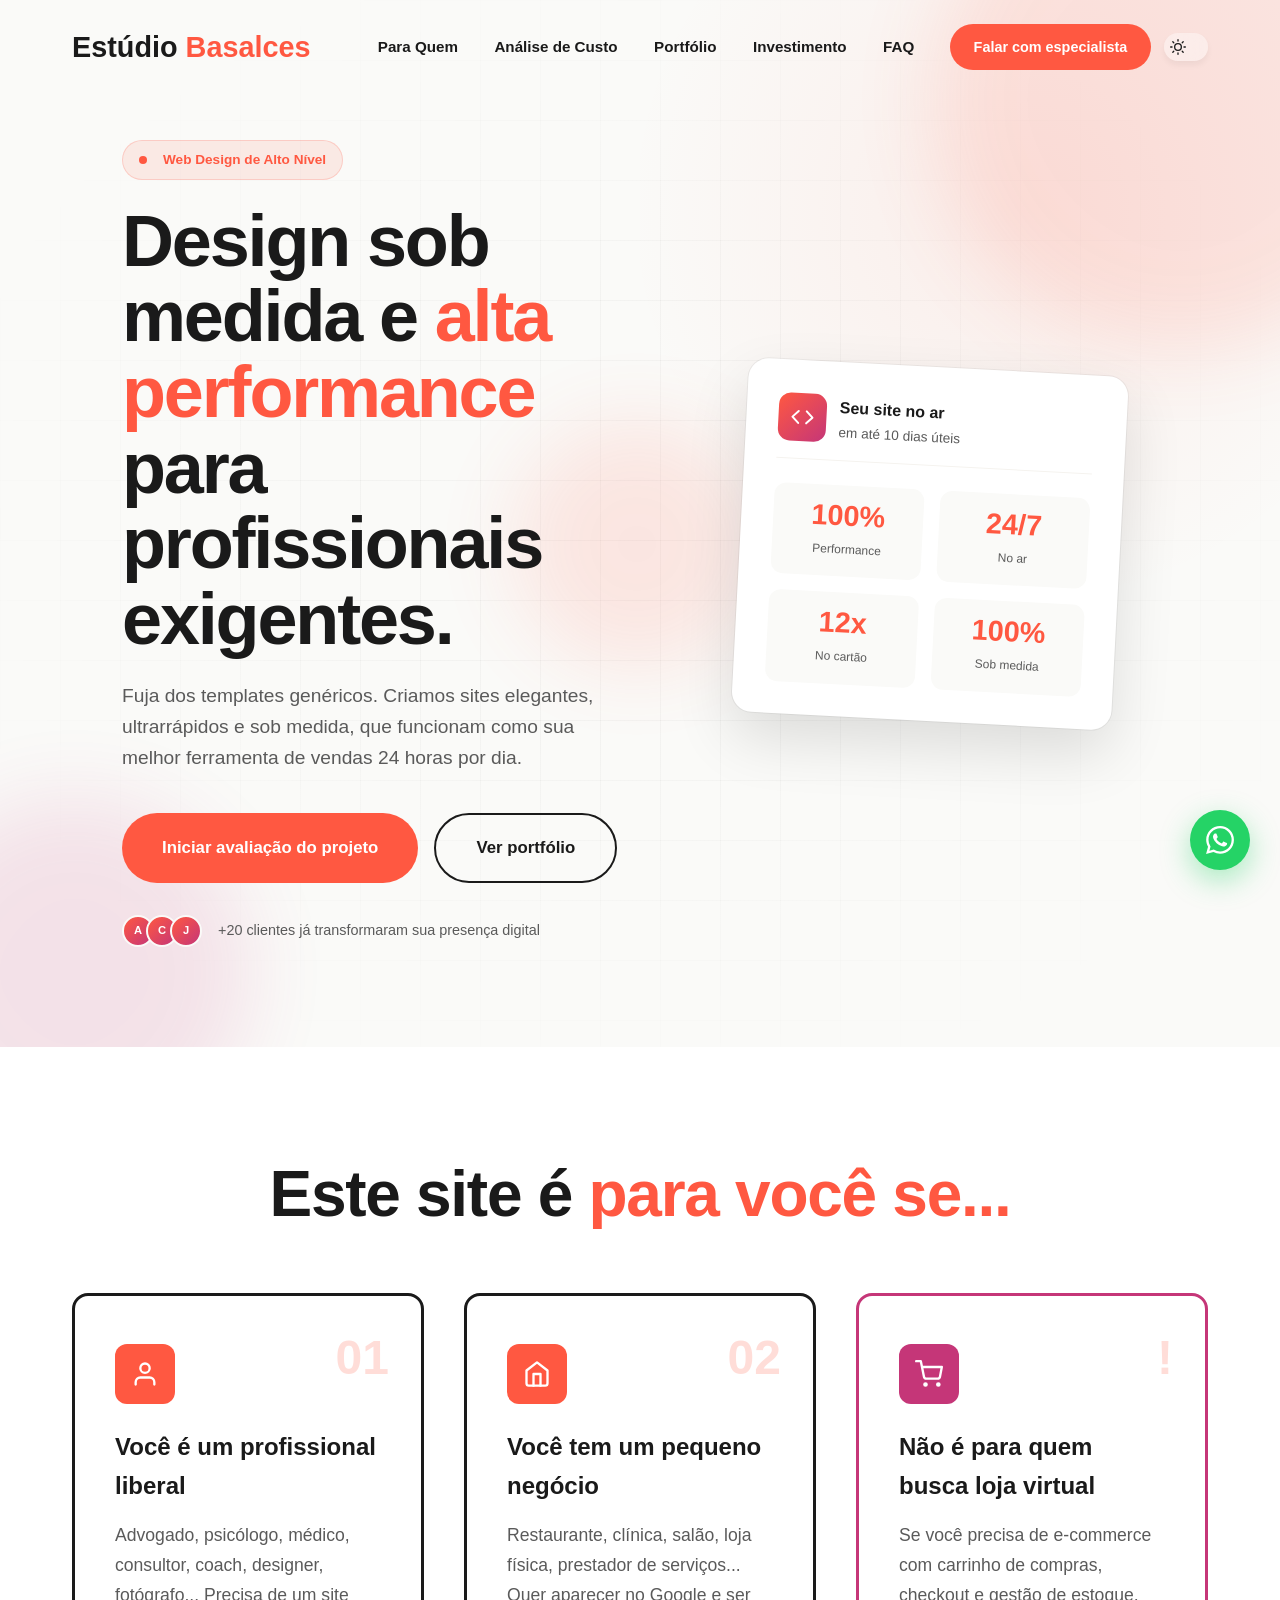
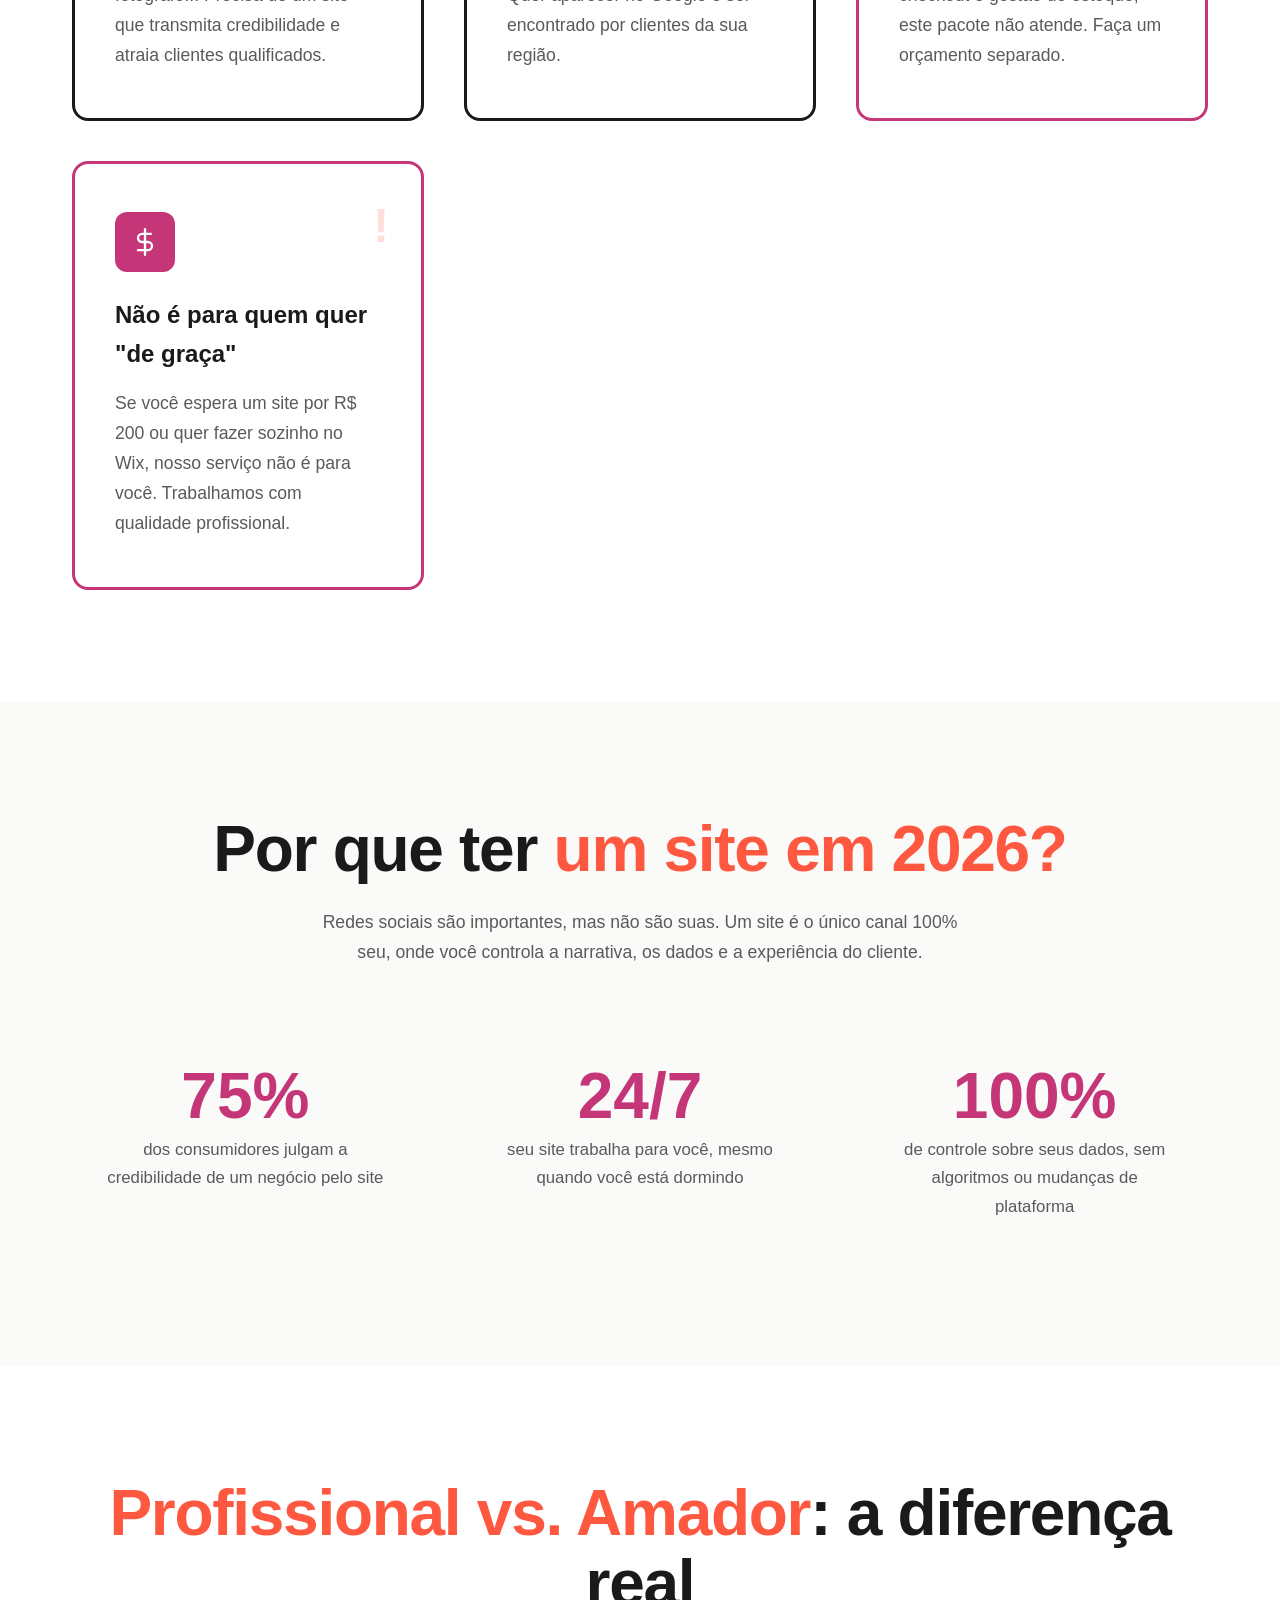
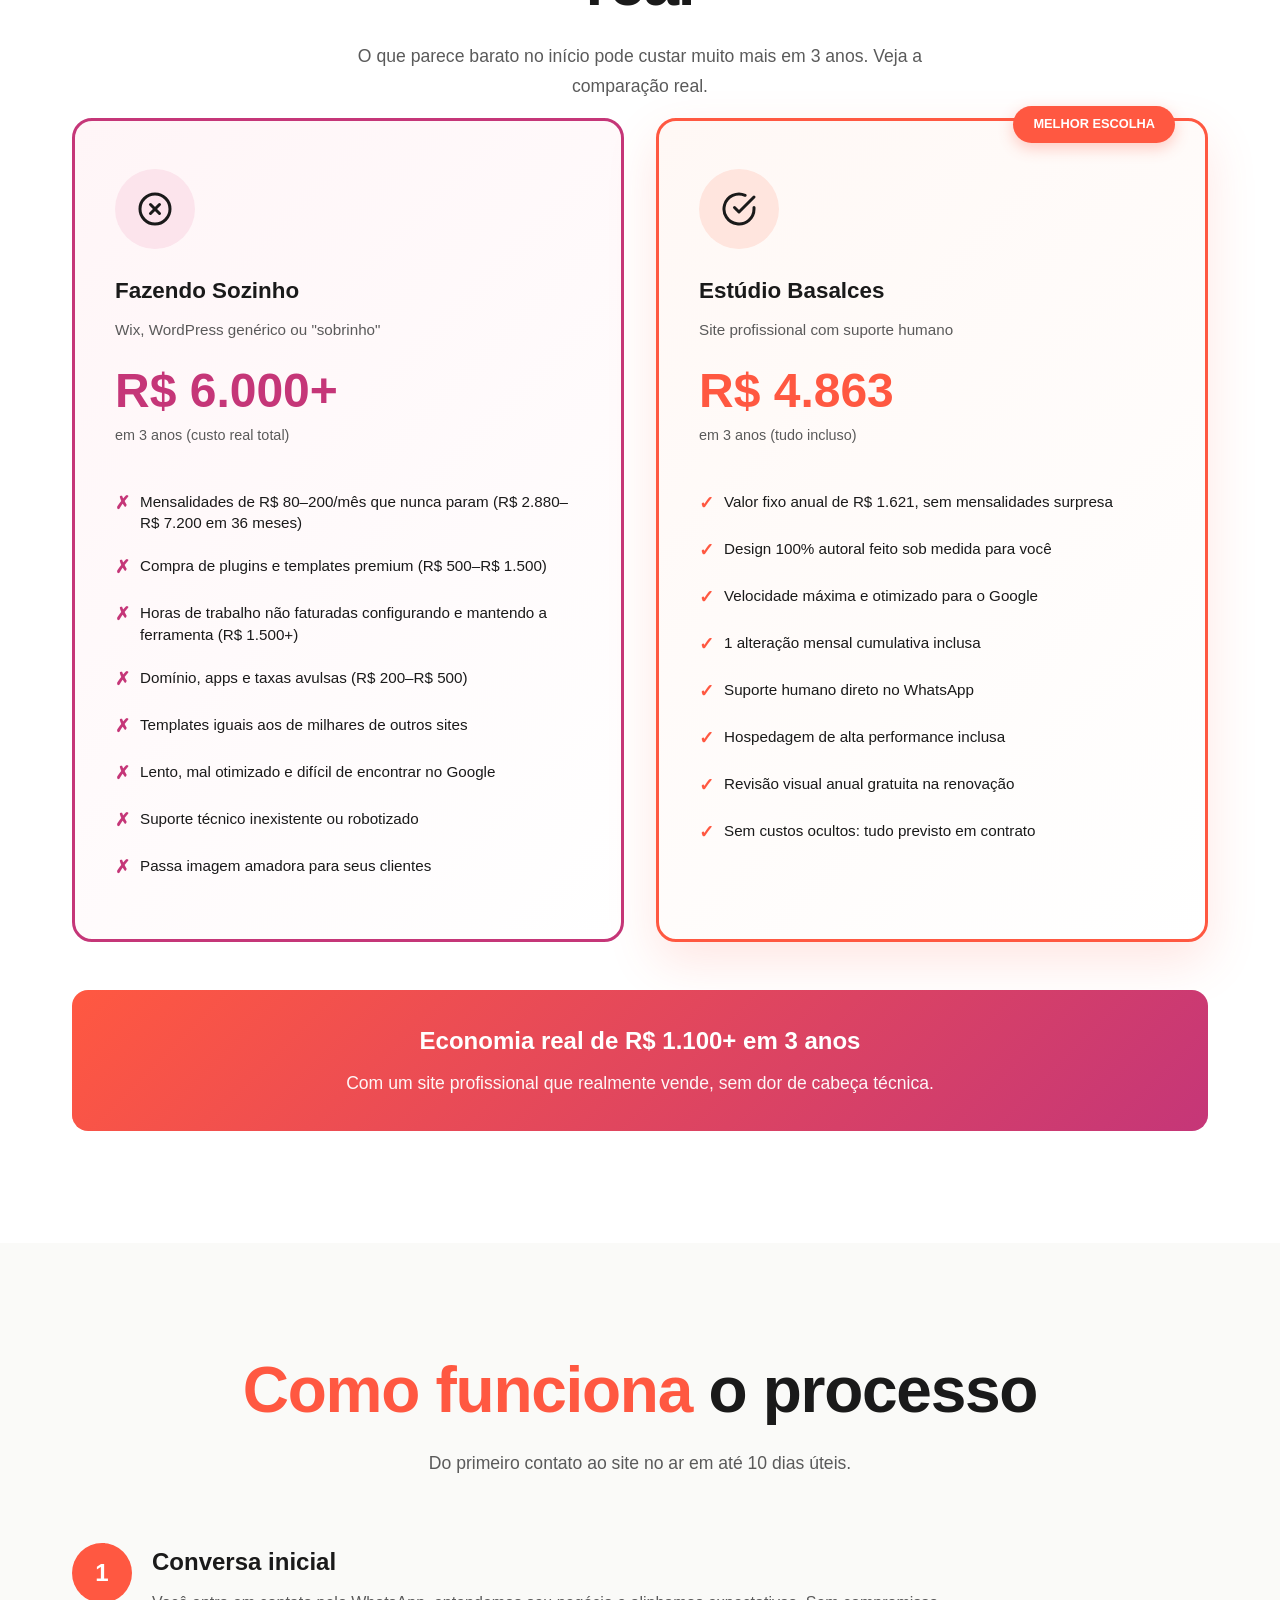
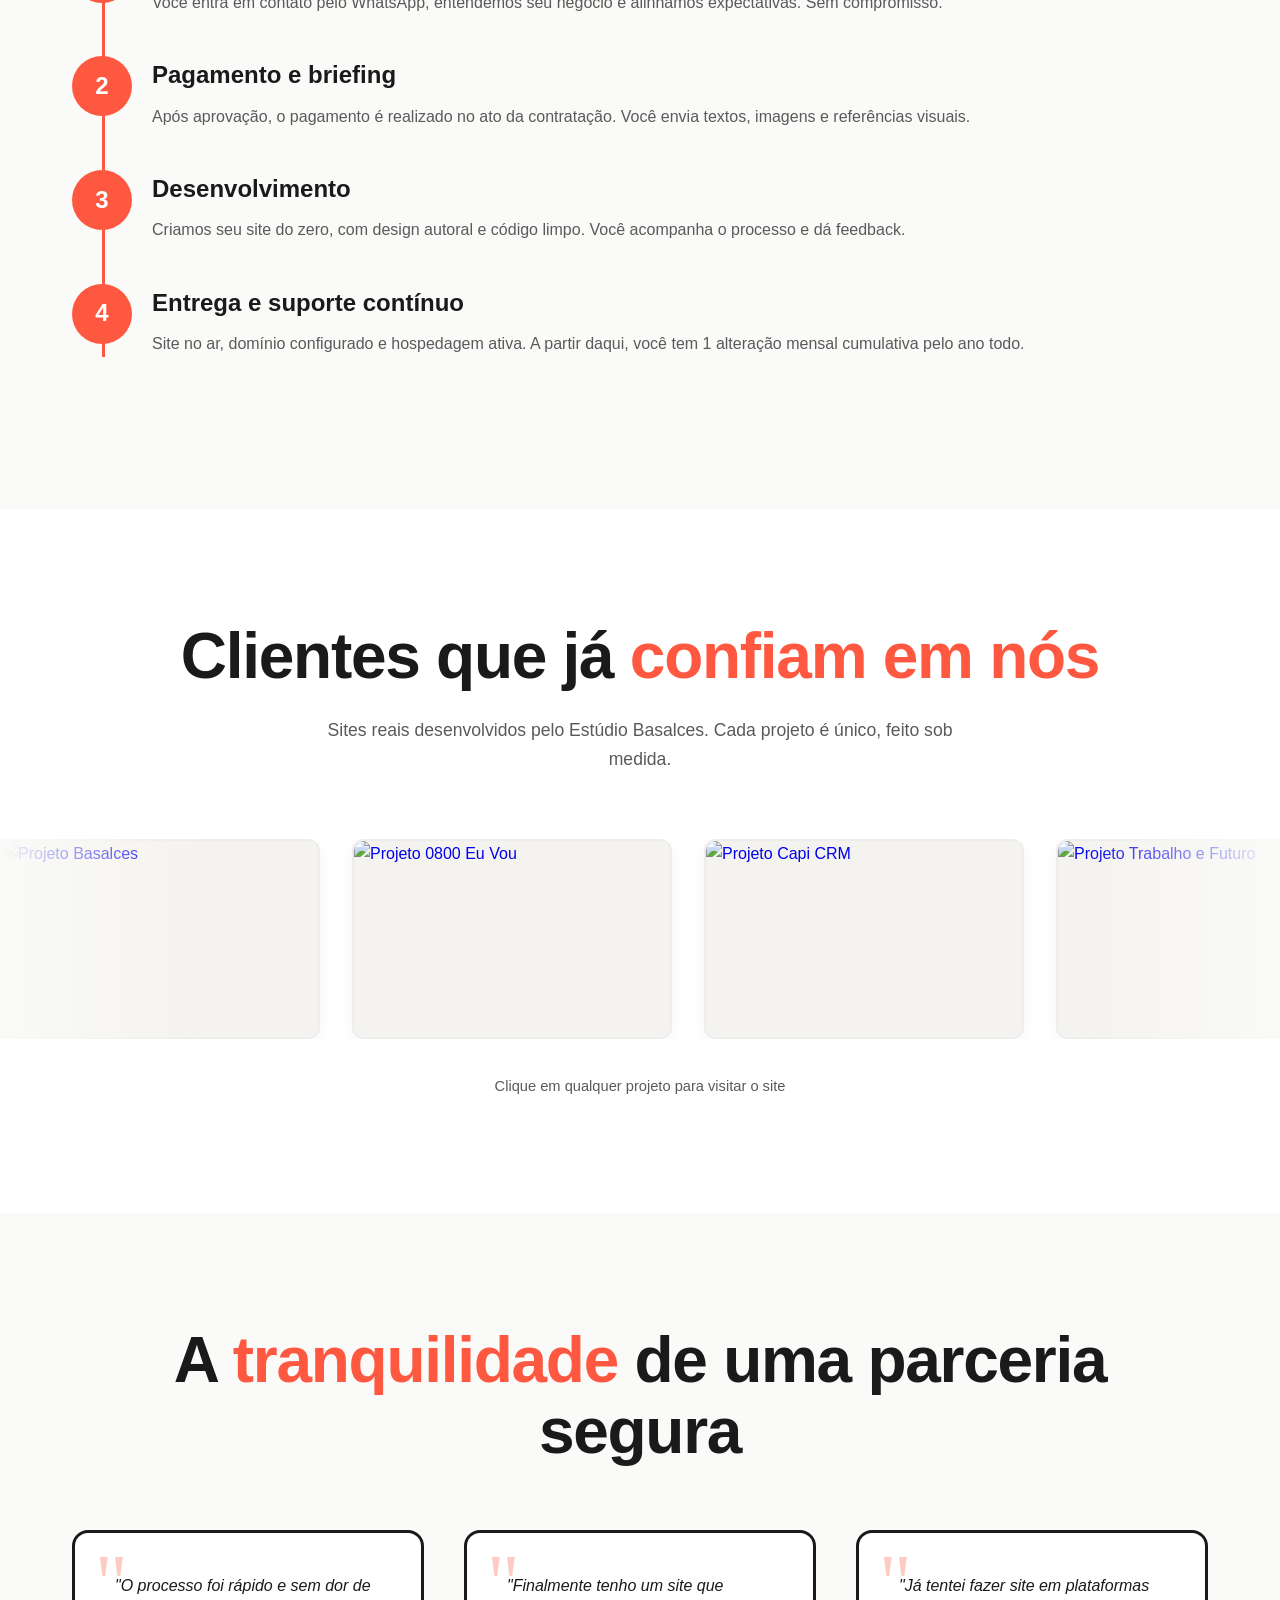
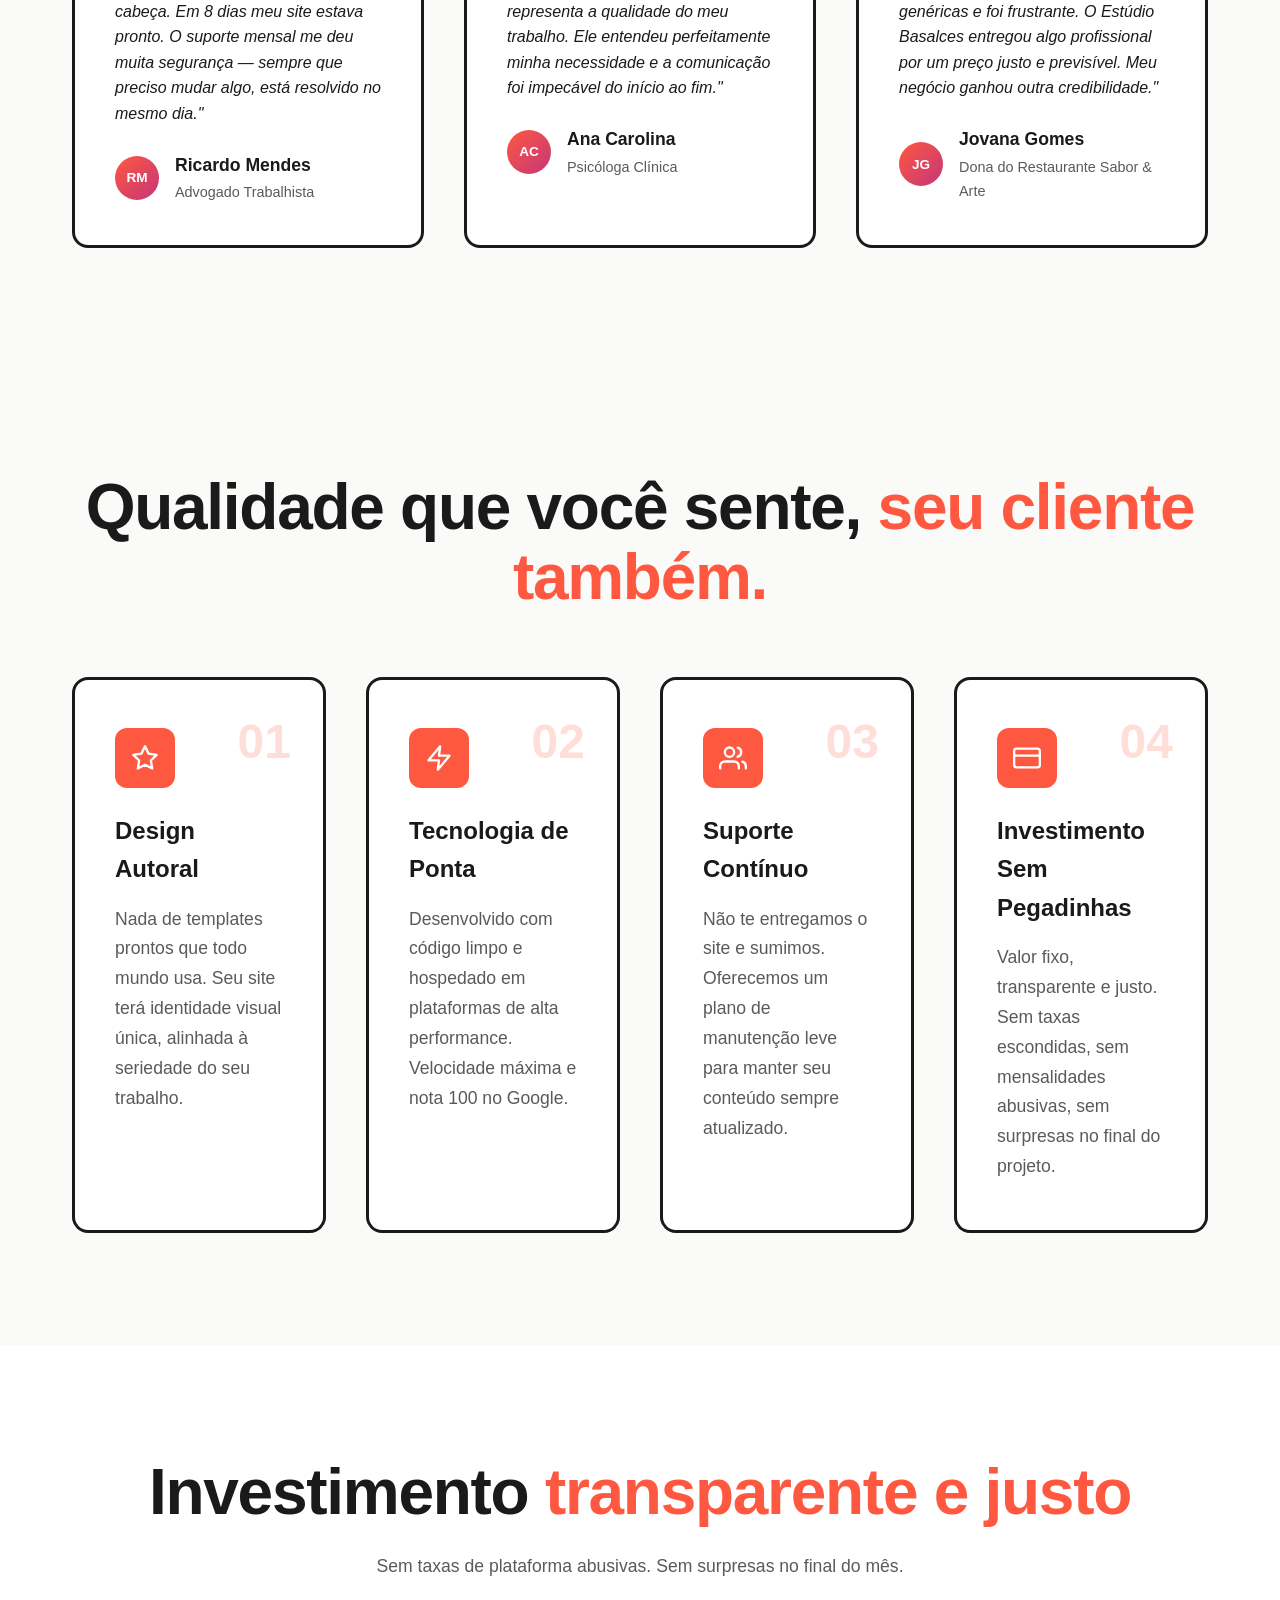
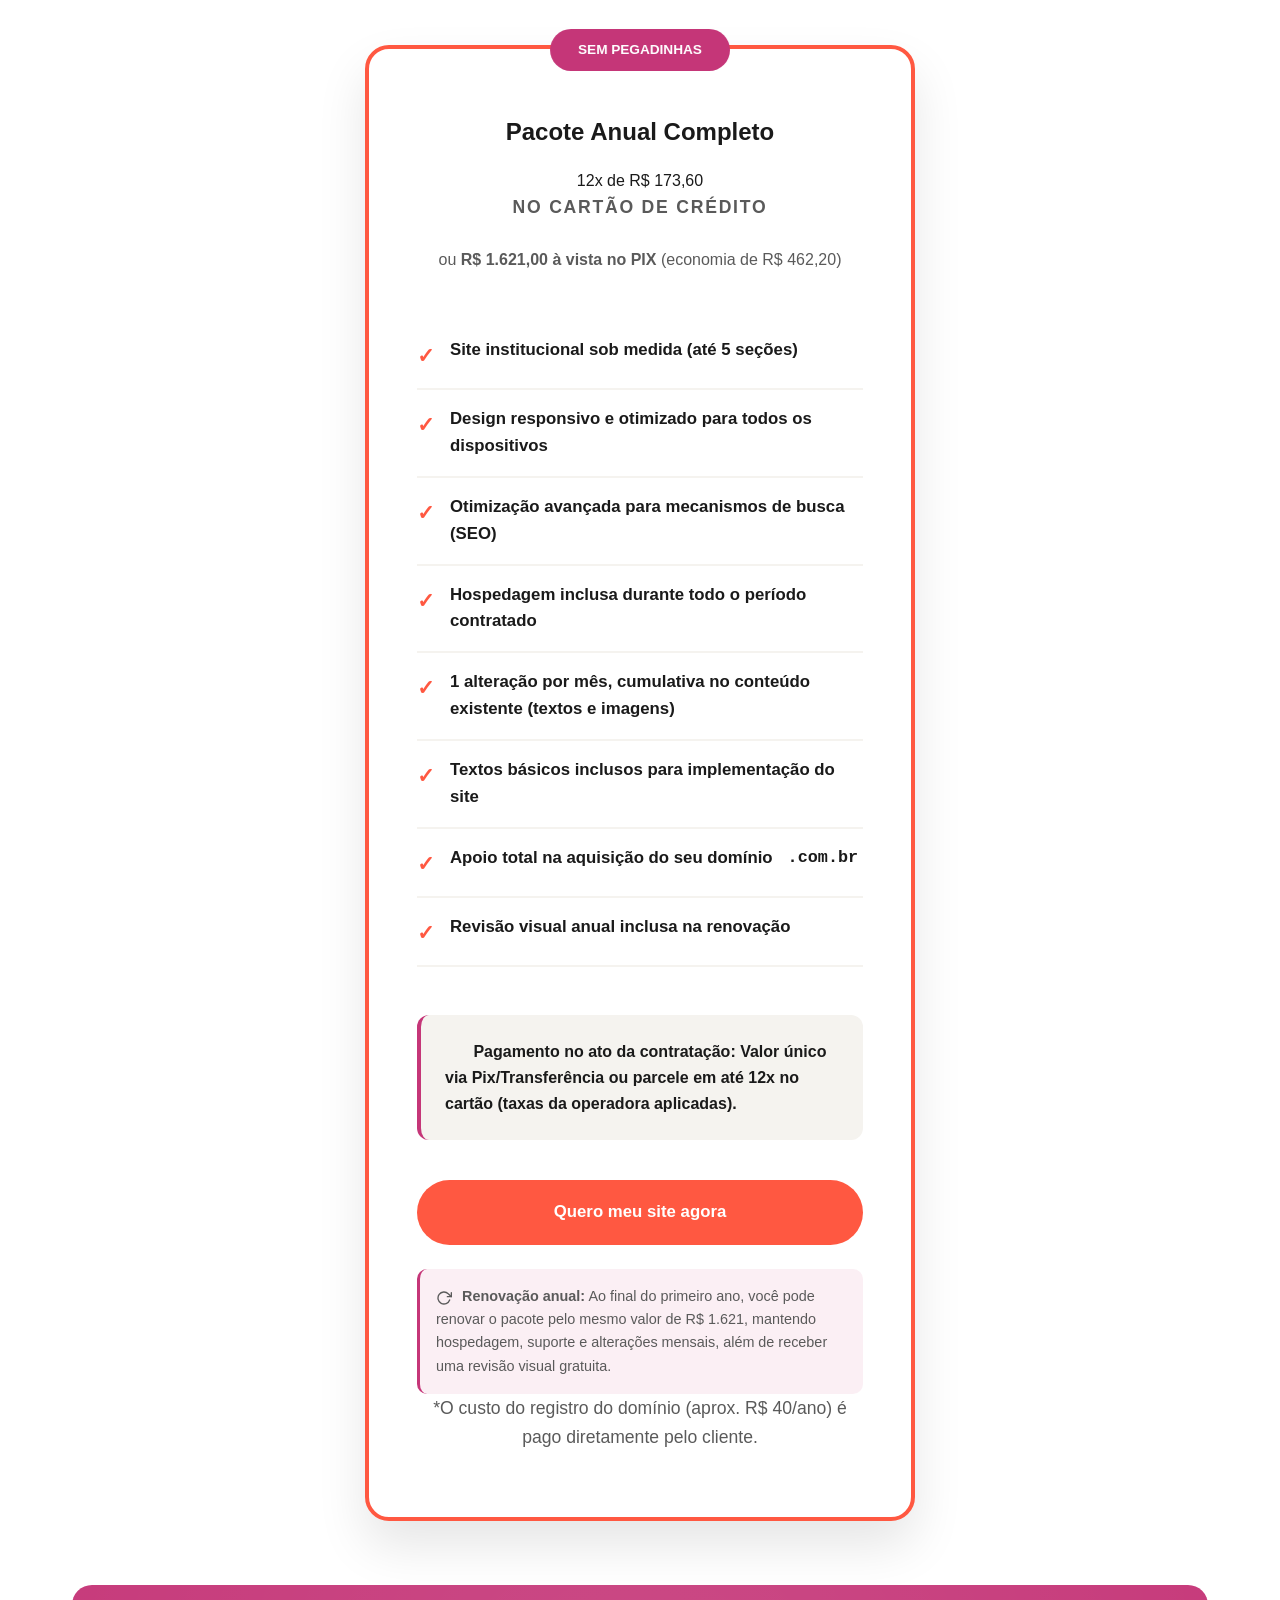
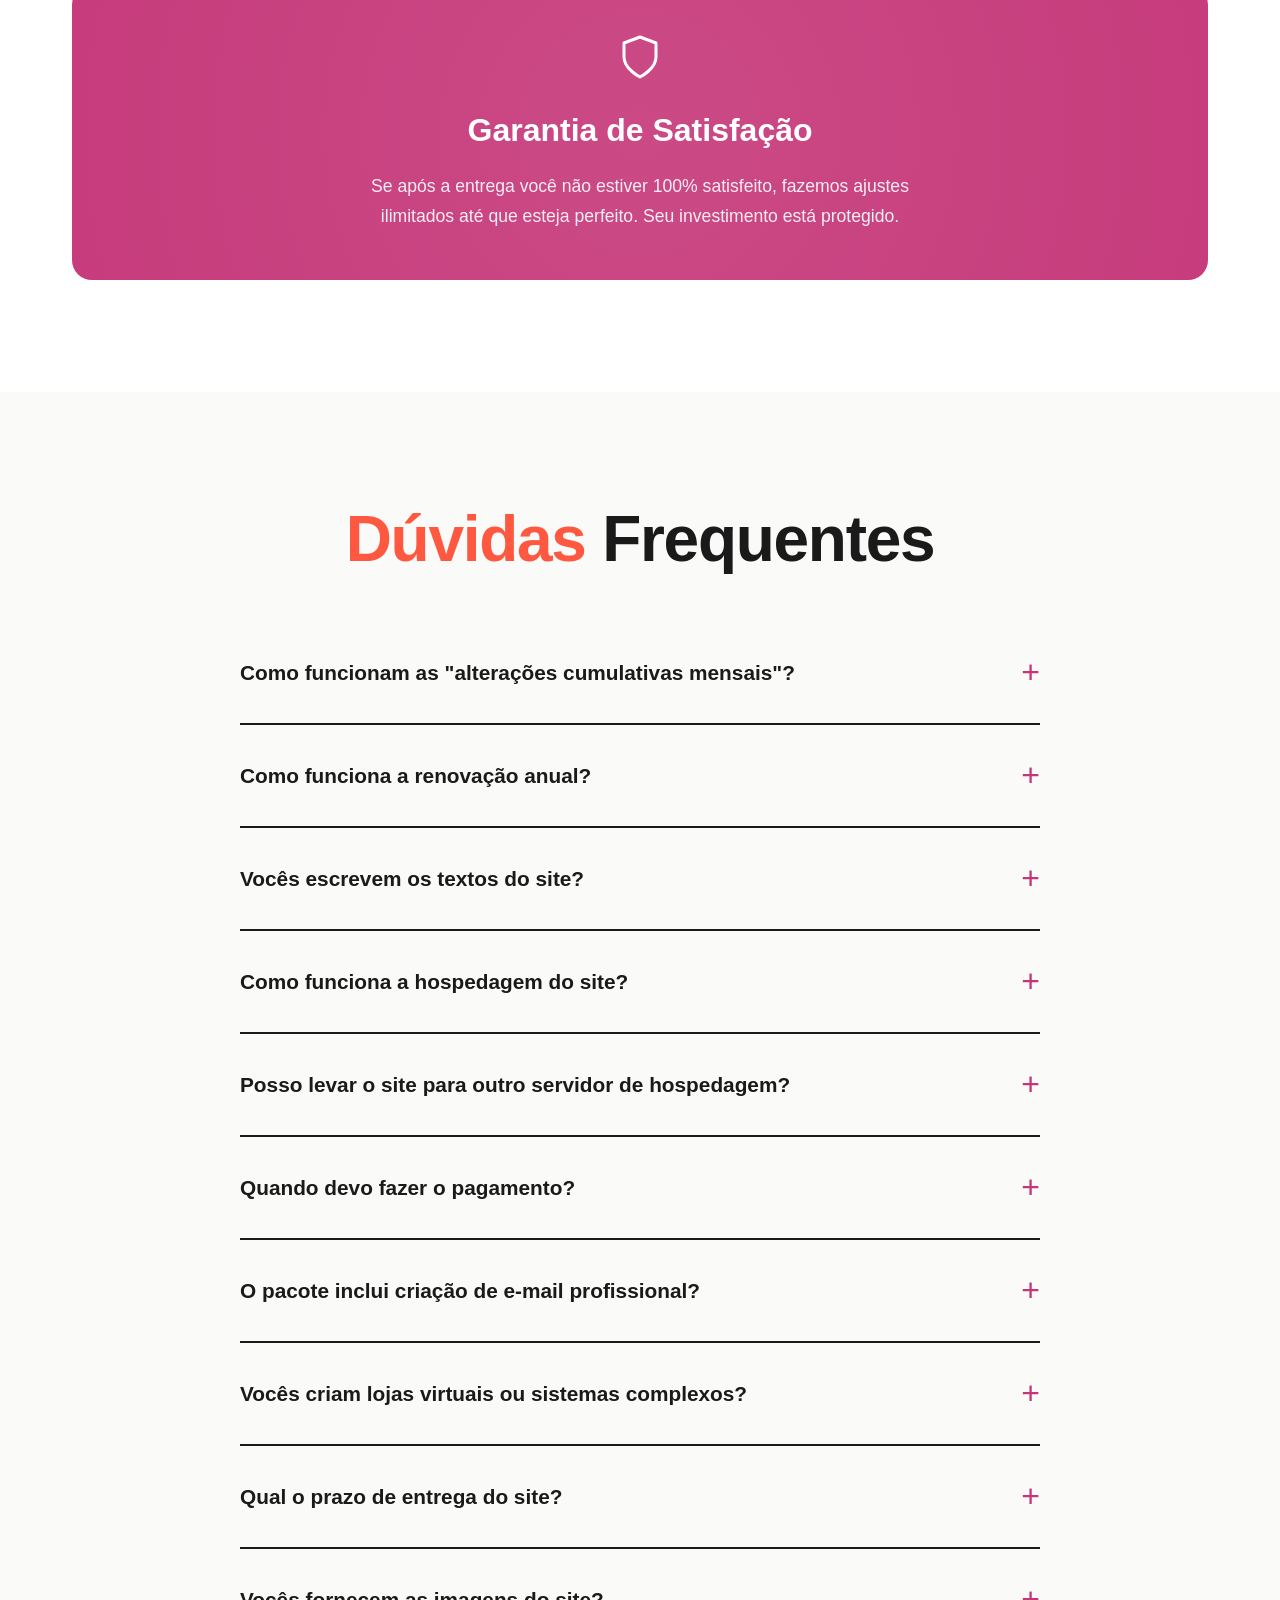
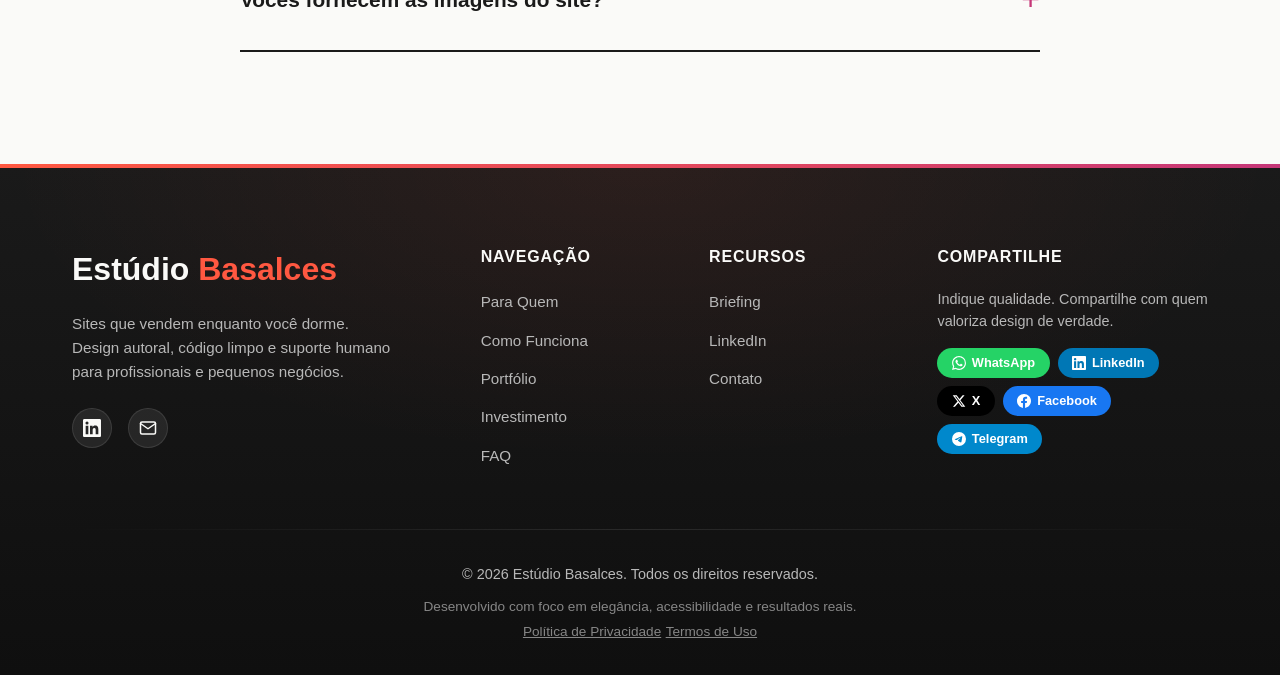
==== commit 61607def: "Update index.html" ====
--- a/index.html
+++ b/index.html
@@ -453,7 +453,7 @@
           <div class="pricing-card">
             <div class="pricing-badge">Sem Pegadinhas</div>
             <h3 class="pricing-title">Pacote Anual Completo</h3>
-            <div class="pricing-badge">12x de R$ 173,60</div>
+            <div class="pricing-tag">12x de R$ 173,60</div>
             <div class="price-period">no cartão de crédito</div>
             <p style="margin: 1.5rem 0 0; font-size: 1rem; color: #5A5A5A;">ou
               <strong>R$ 1.621,00 à vista no PIX</strong> (economia de R$ 462,20)</p>
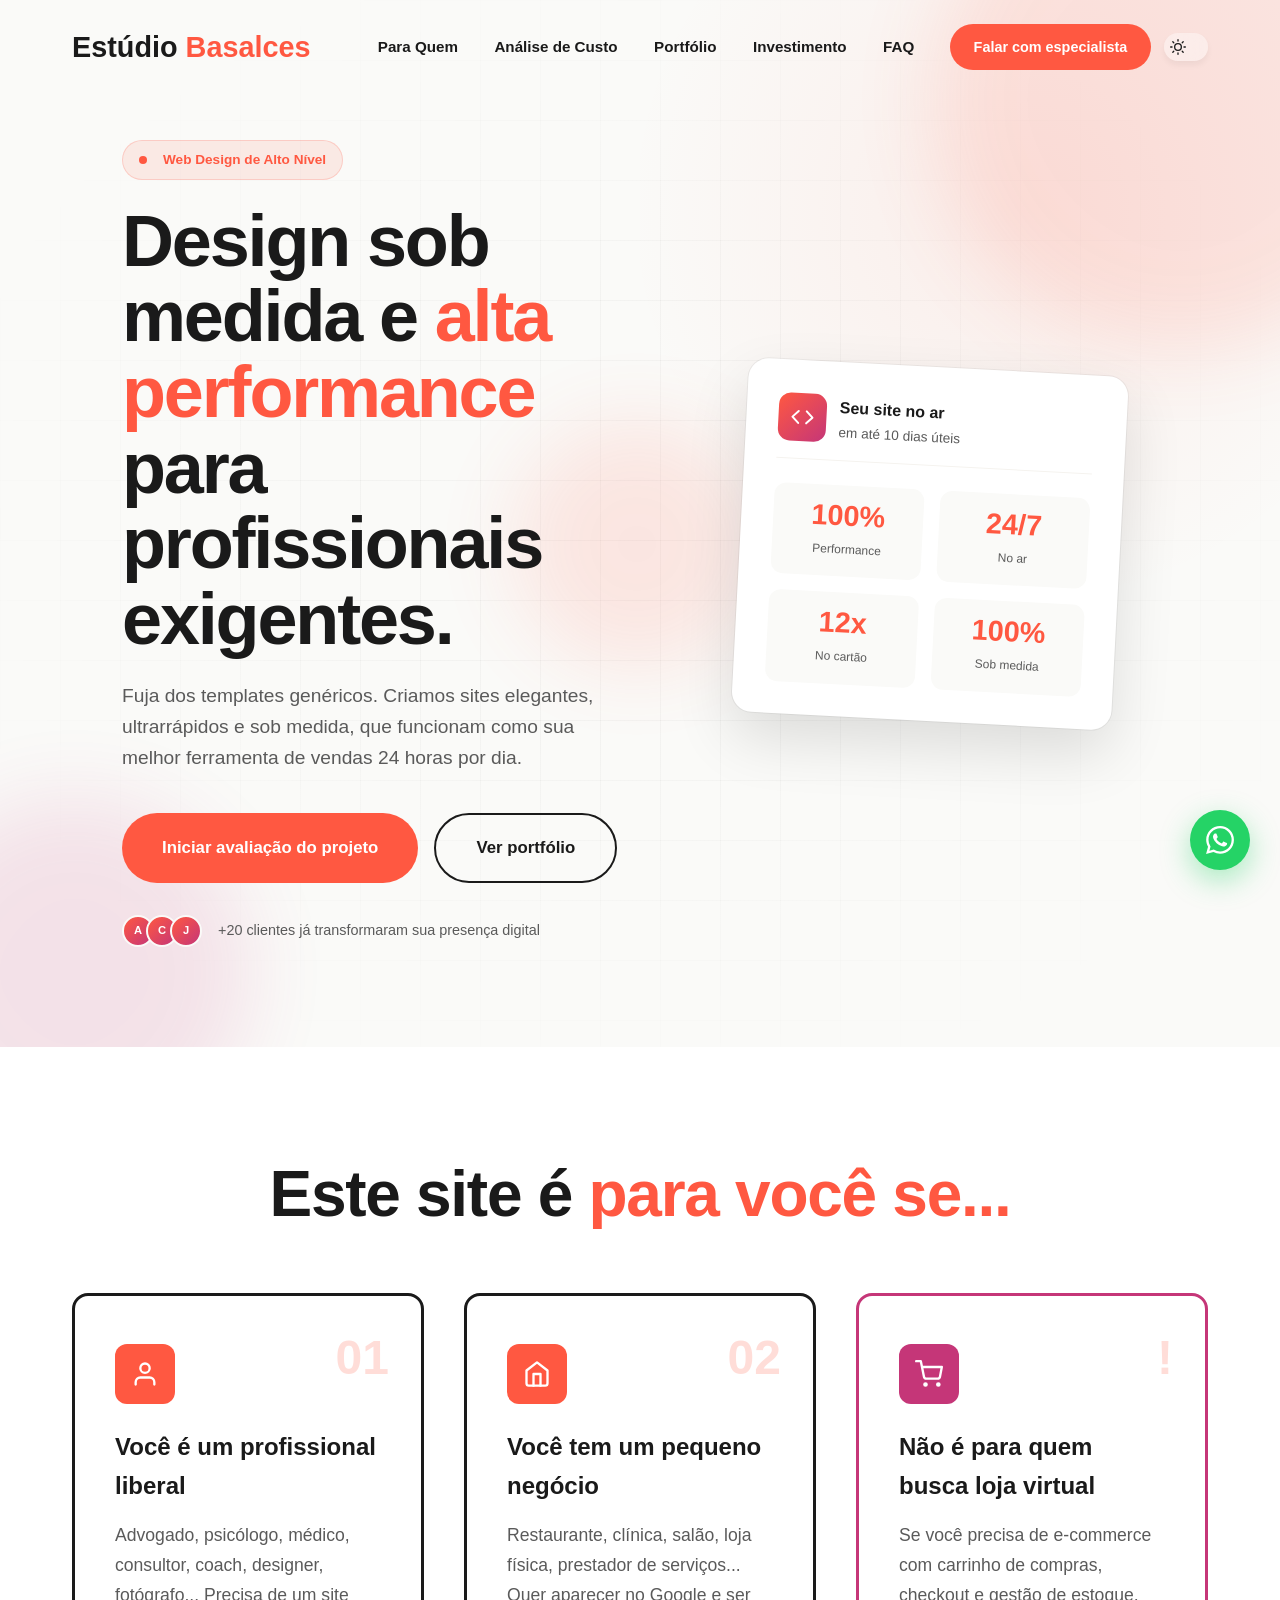
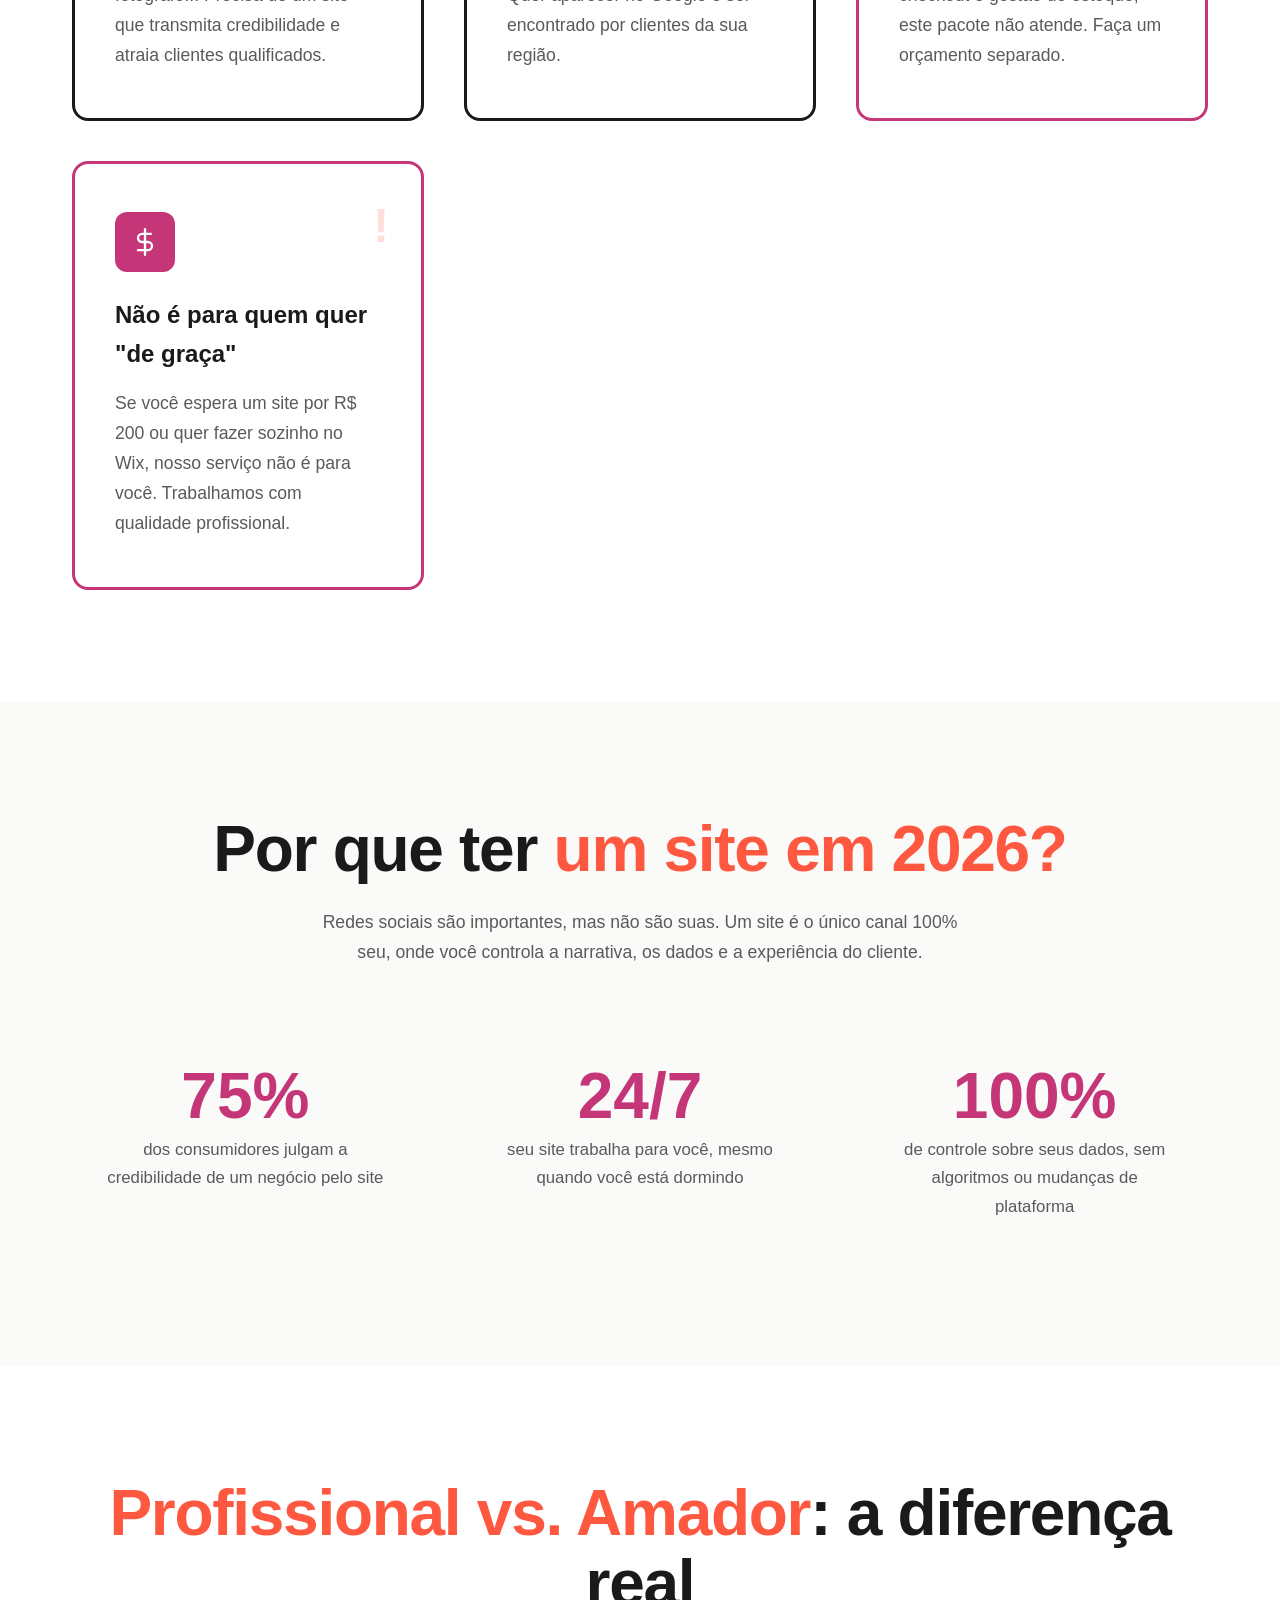
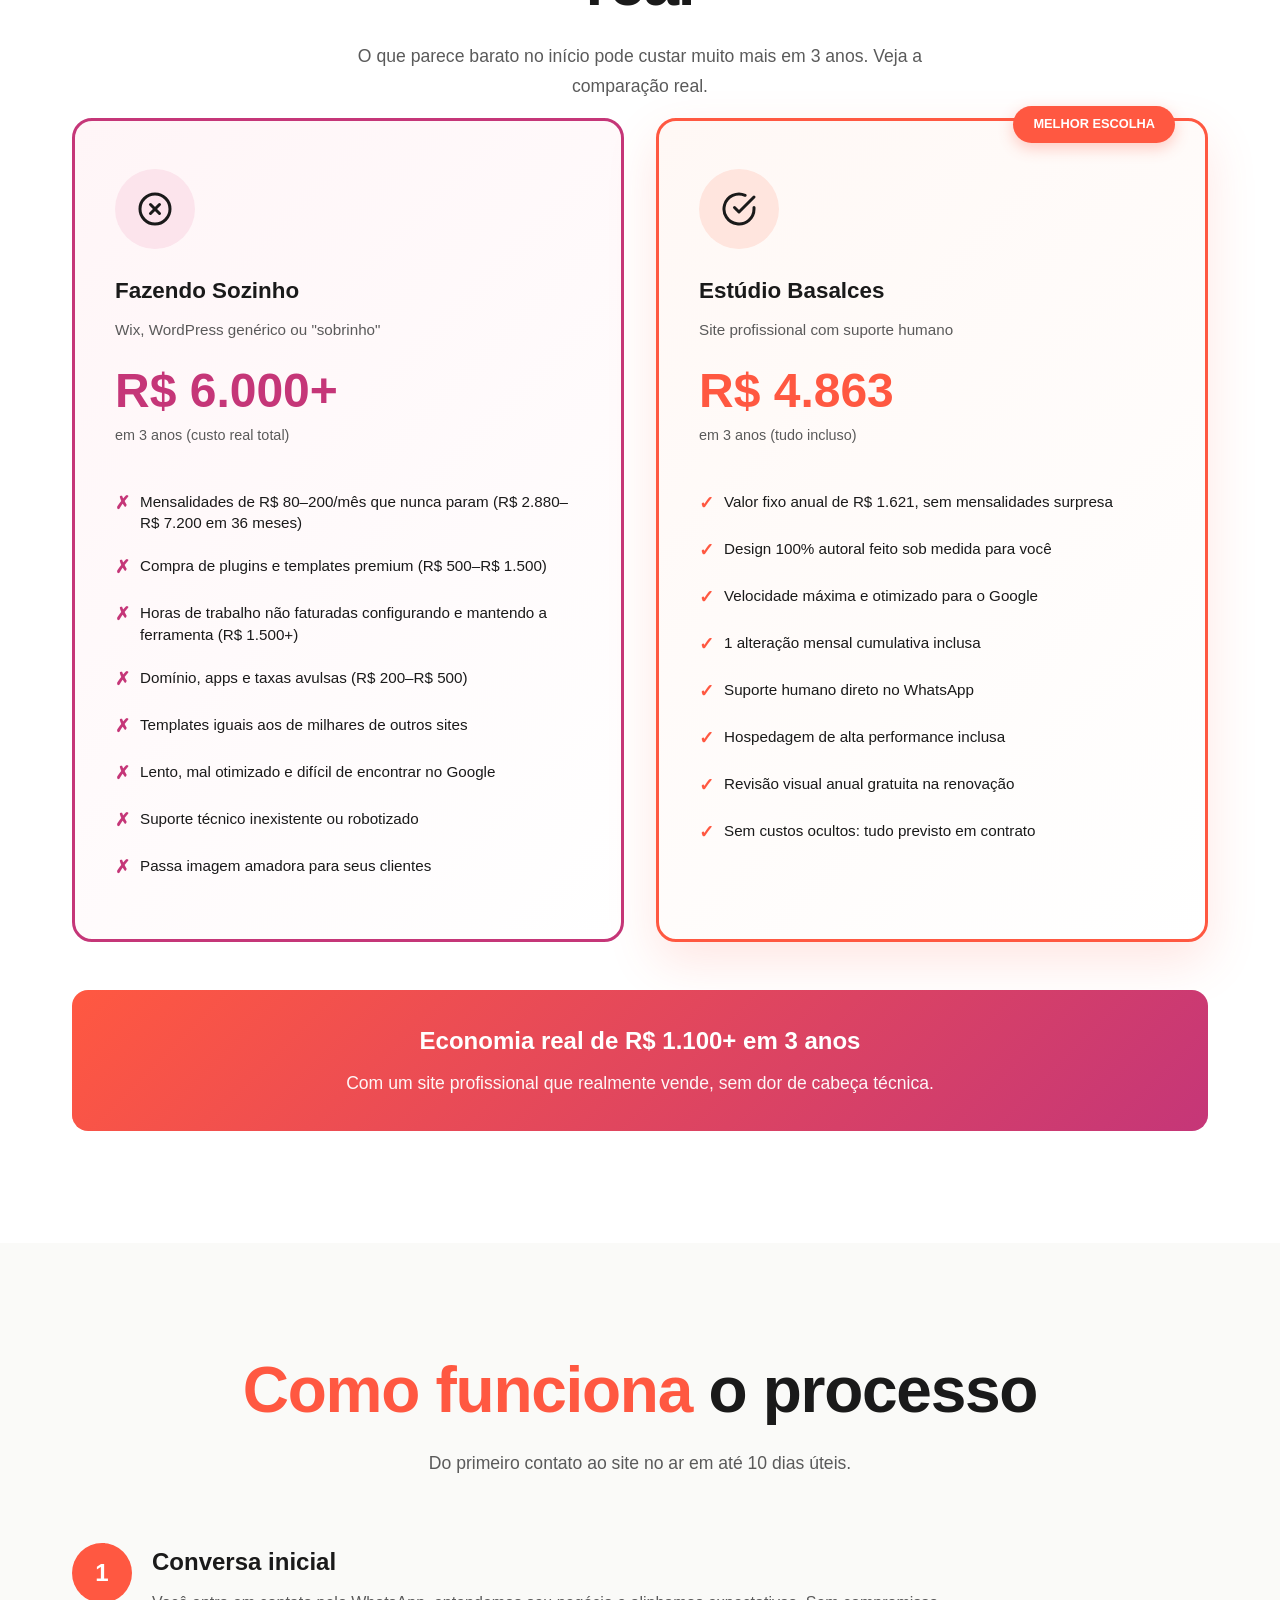
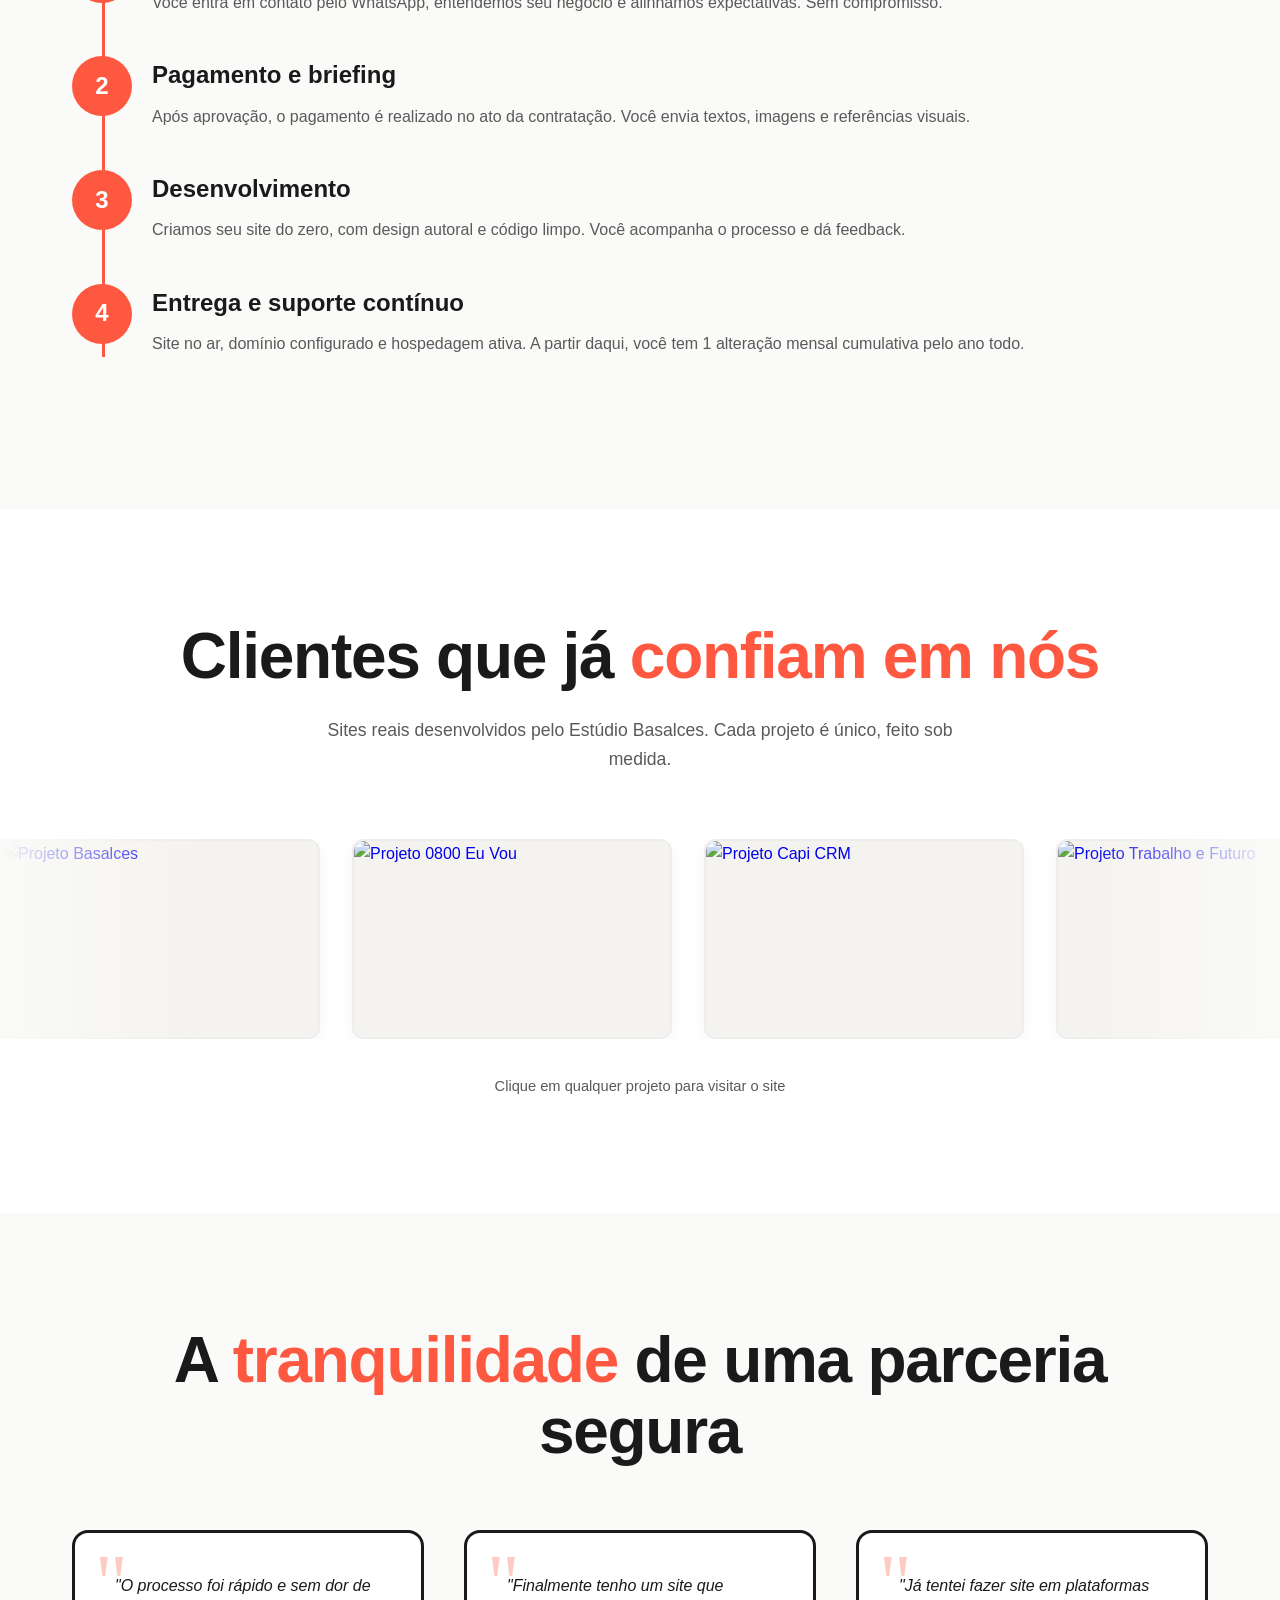
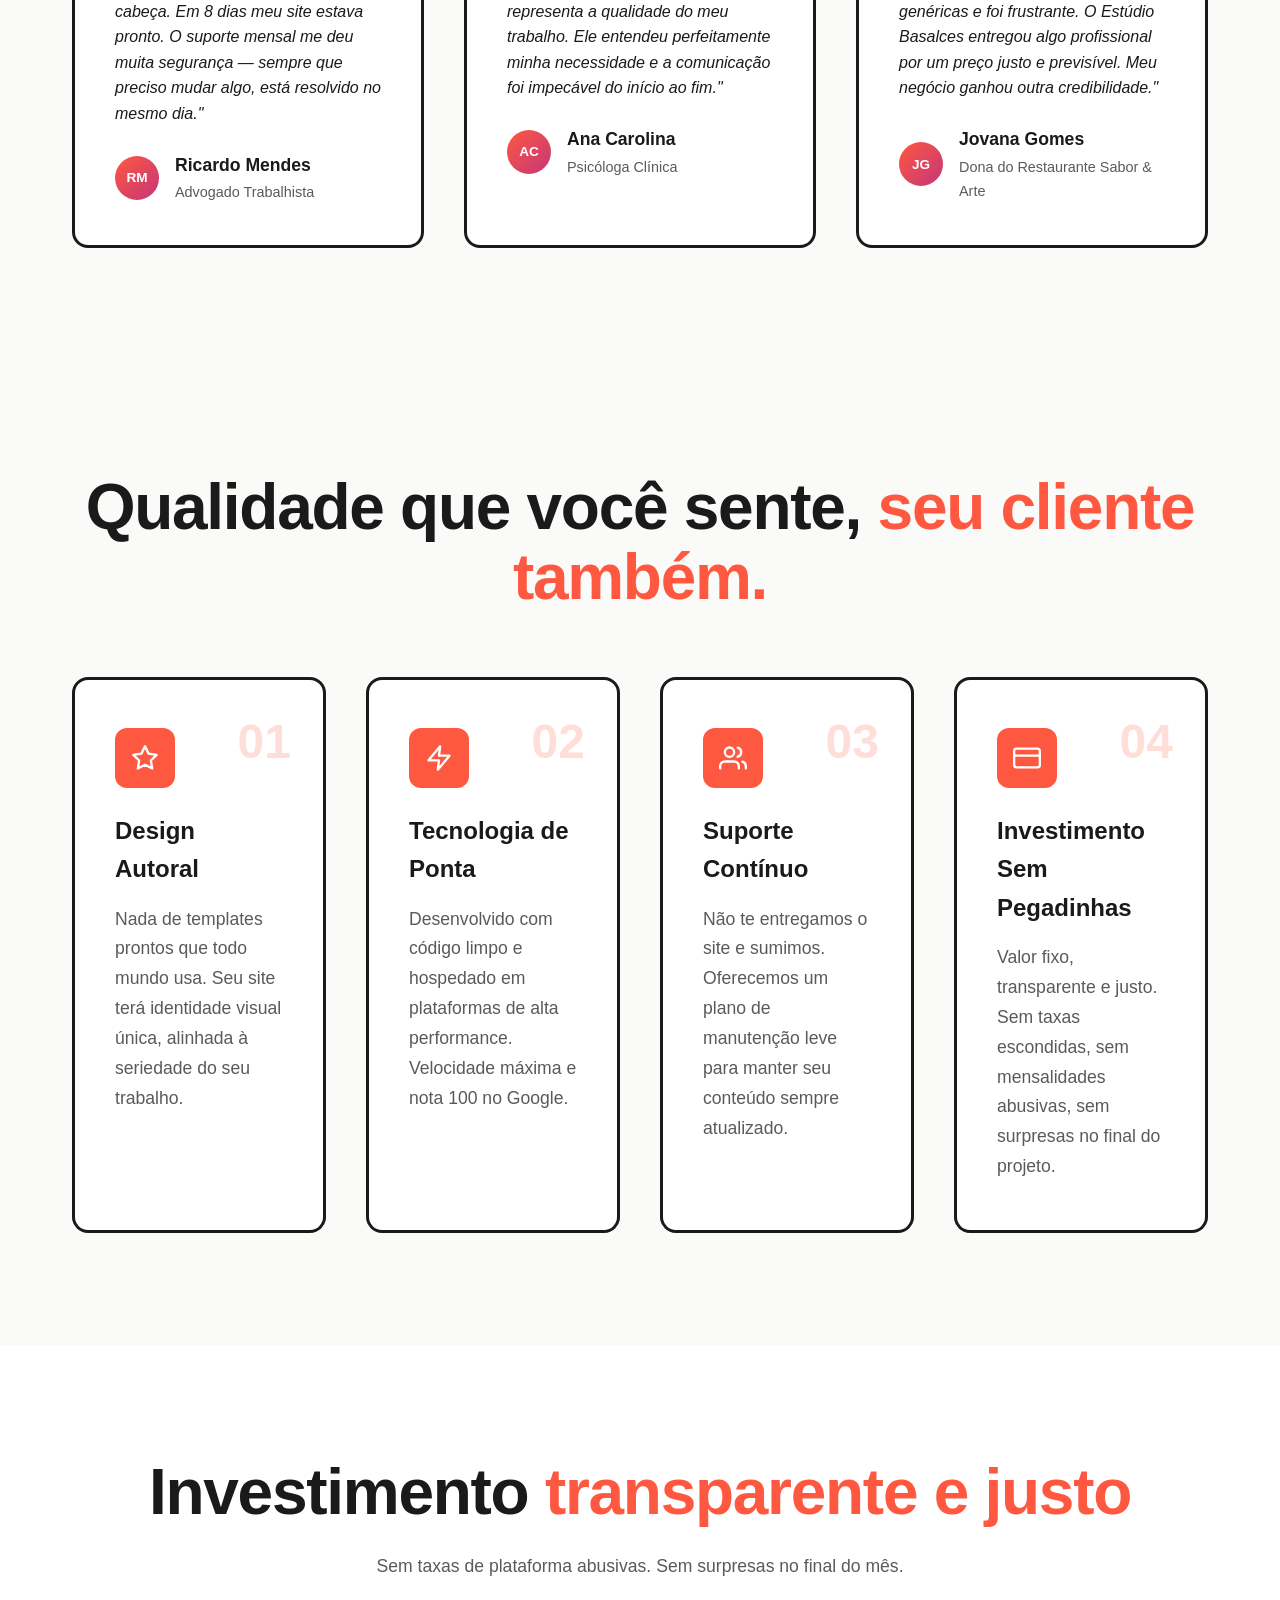
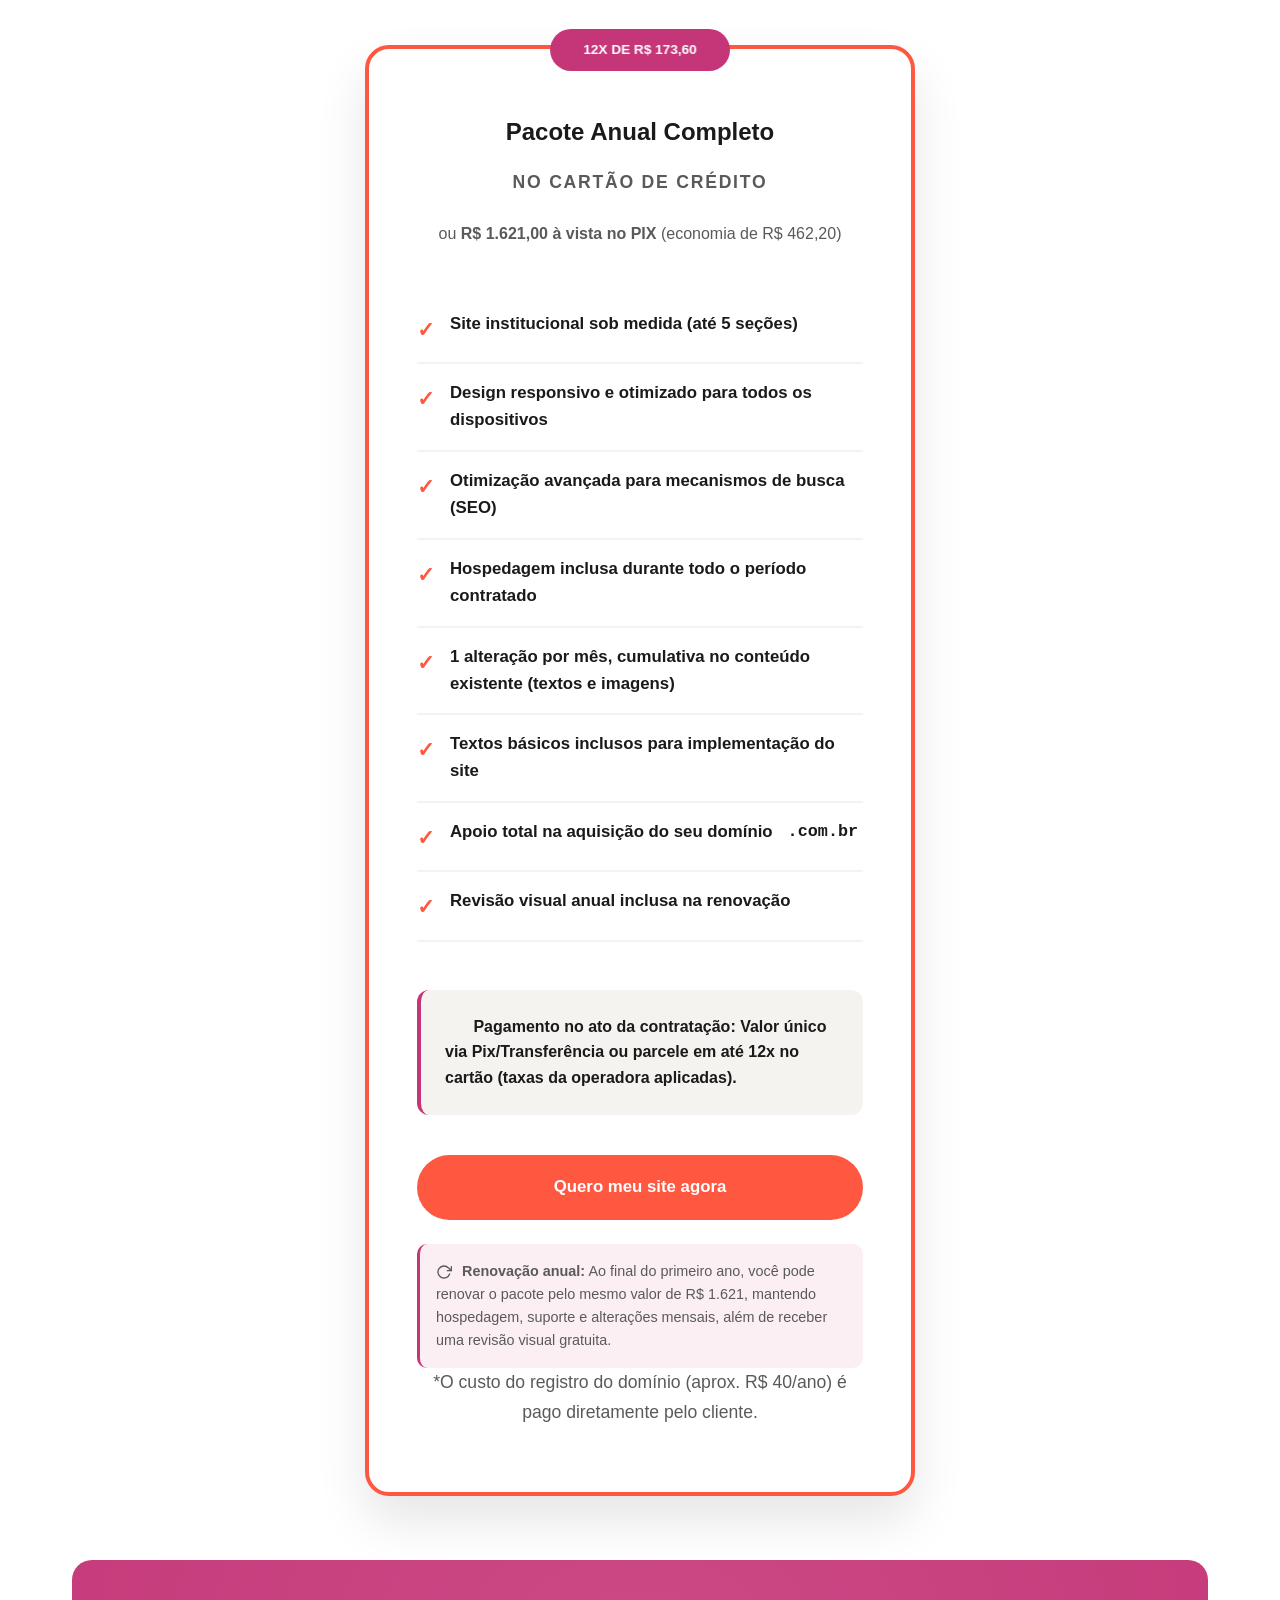
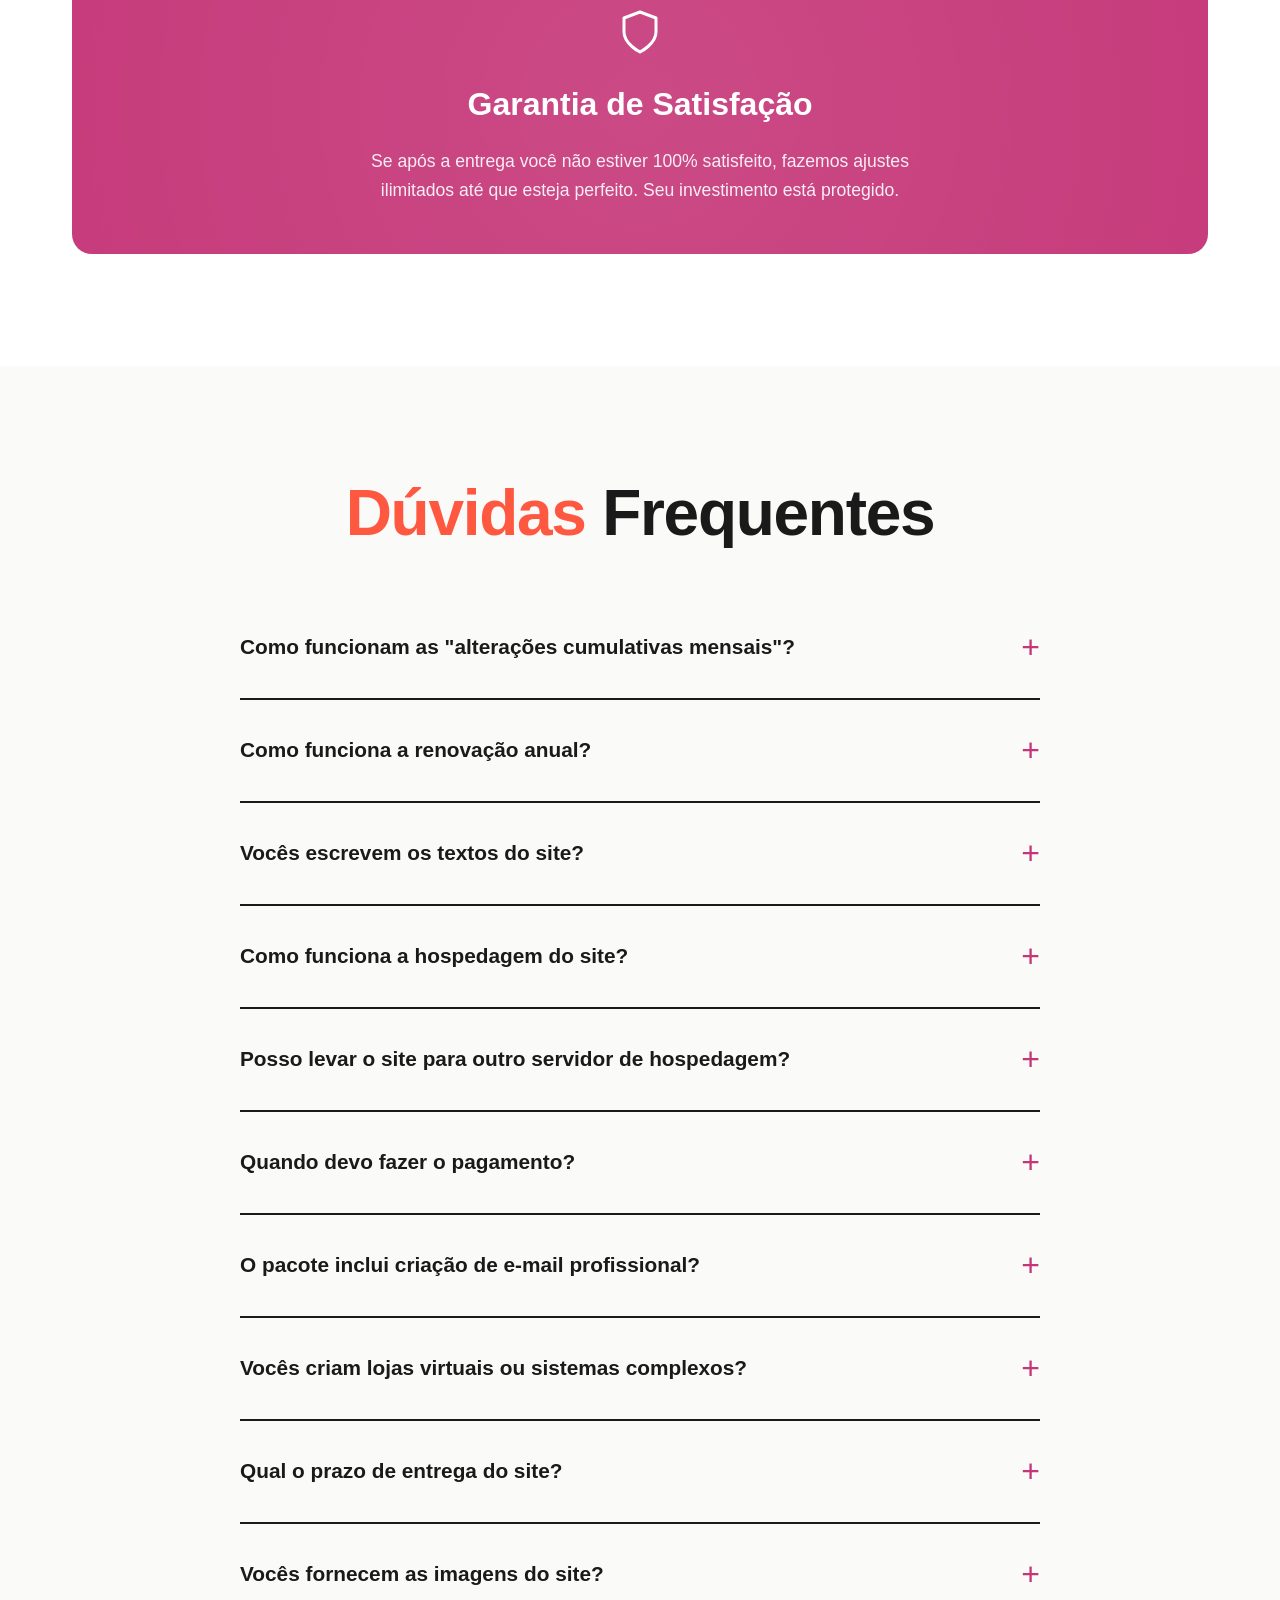
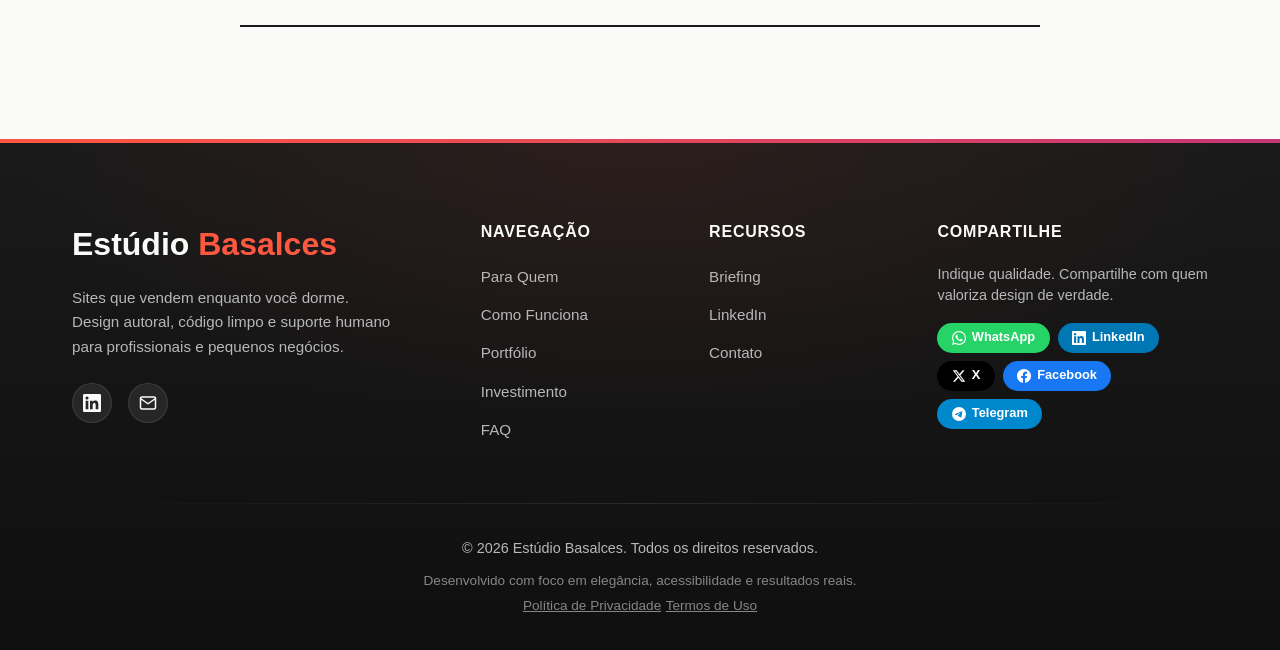
==== commit fb244f55: "Add files via upload" ====
--- a/index.html
+++ b/index.html
@@ -453,7 +453,7 @@
           <div class="pricing-card">
             <div class="pricing-badge">Sem Pegadinhas</div>
             <h3 class="pricing-title">Pacote Anual Completo</h3>
-            <div class="pricing-tag">12x de R$ 173,60</div>
+            <div class="pricing-badge">12x de R$ 173,60</div>
             <div class="price-period">no cartão de crédito</div>
             <p style="margin: 1.5rem 0 0; font-size: 1rem; color: #5A5A5A;">ou
               <strong>R$ 1.621,00 à vista no PIX</strong> (economia de R$ 462,20)</p>
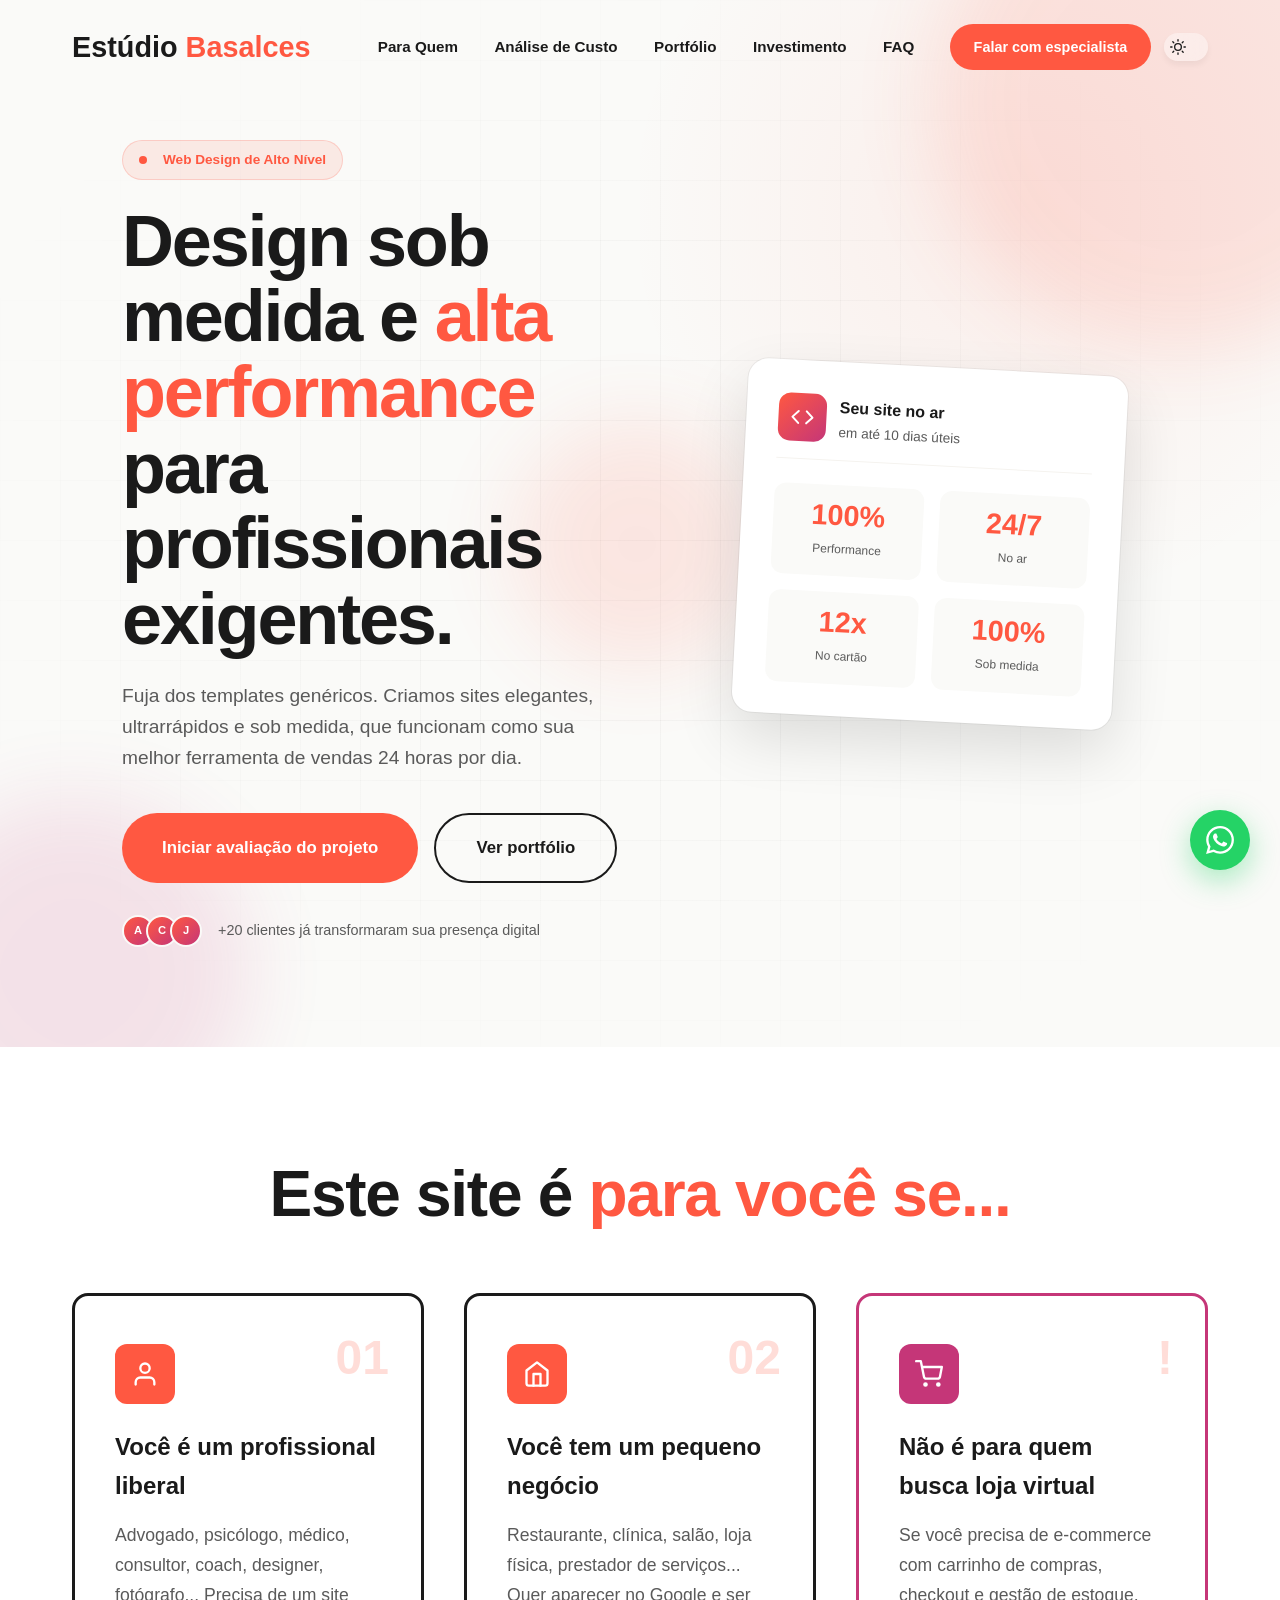
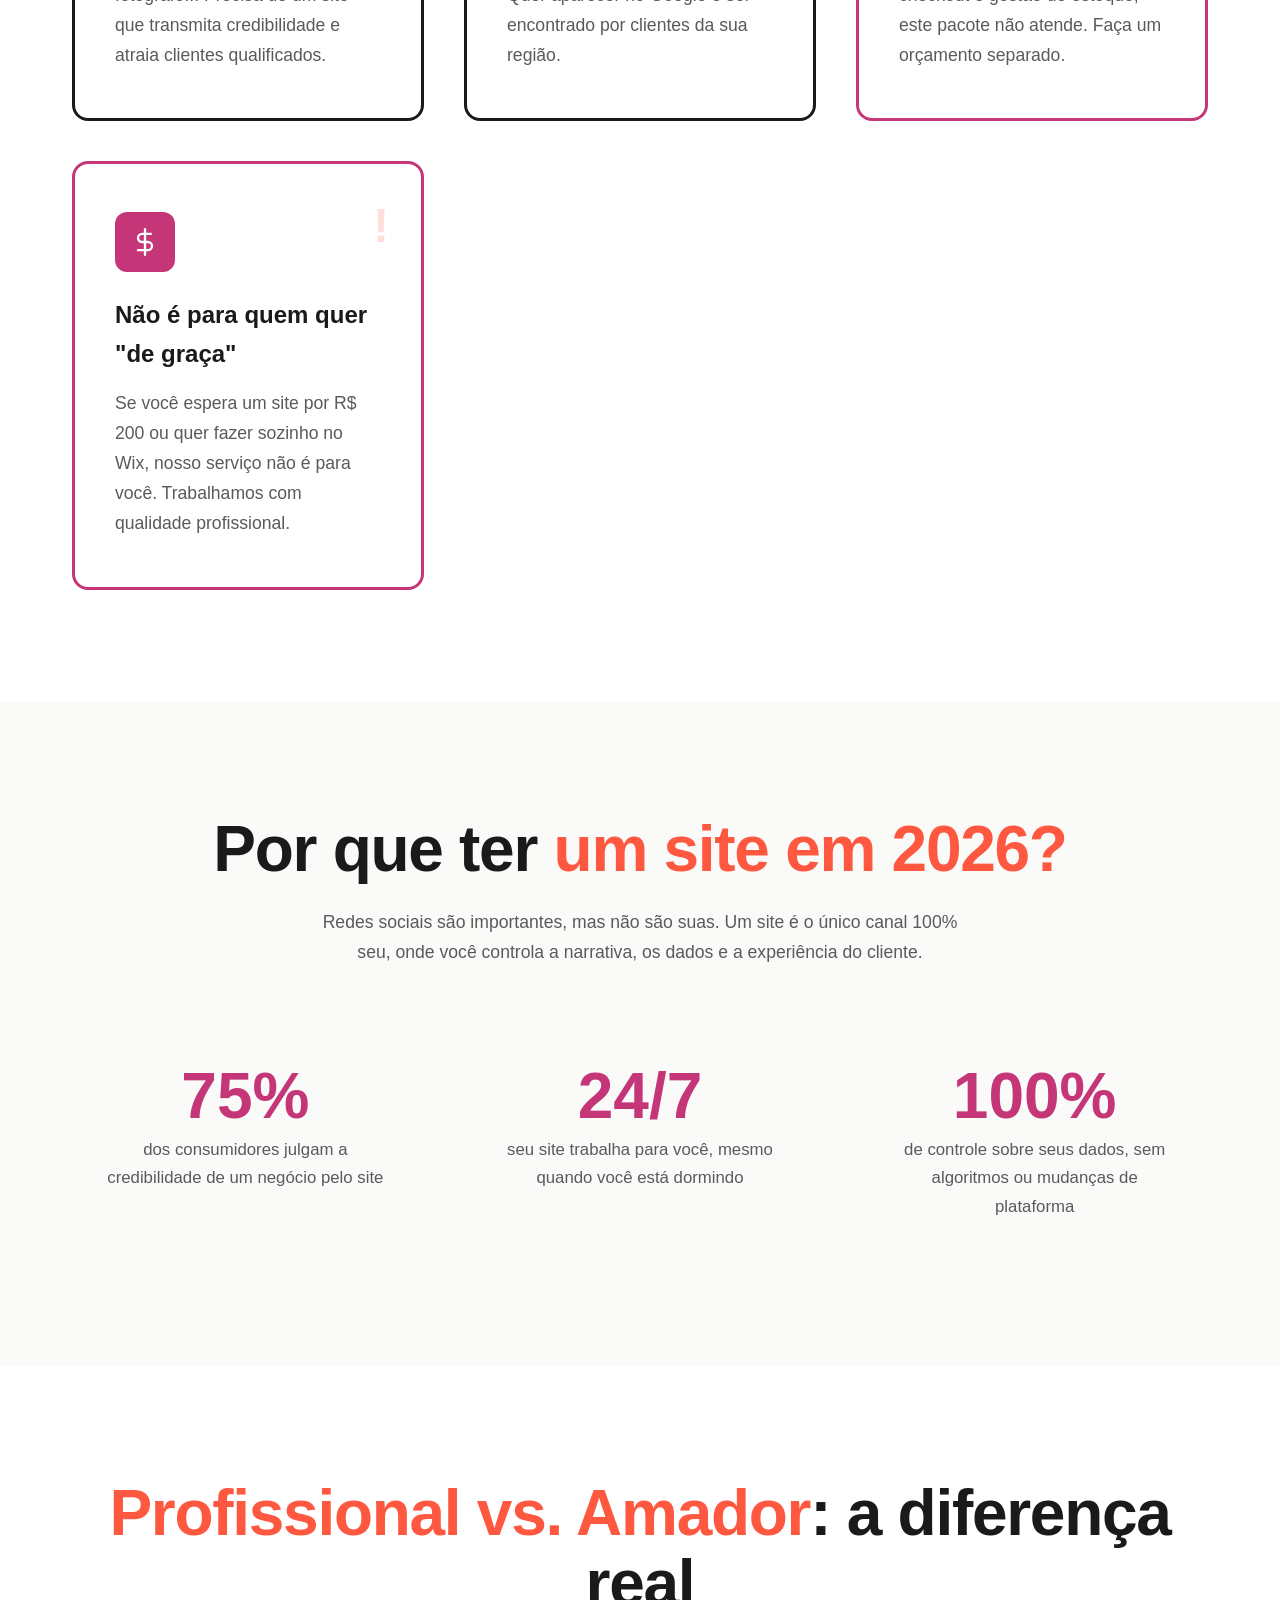
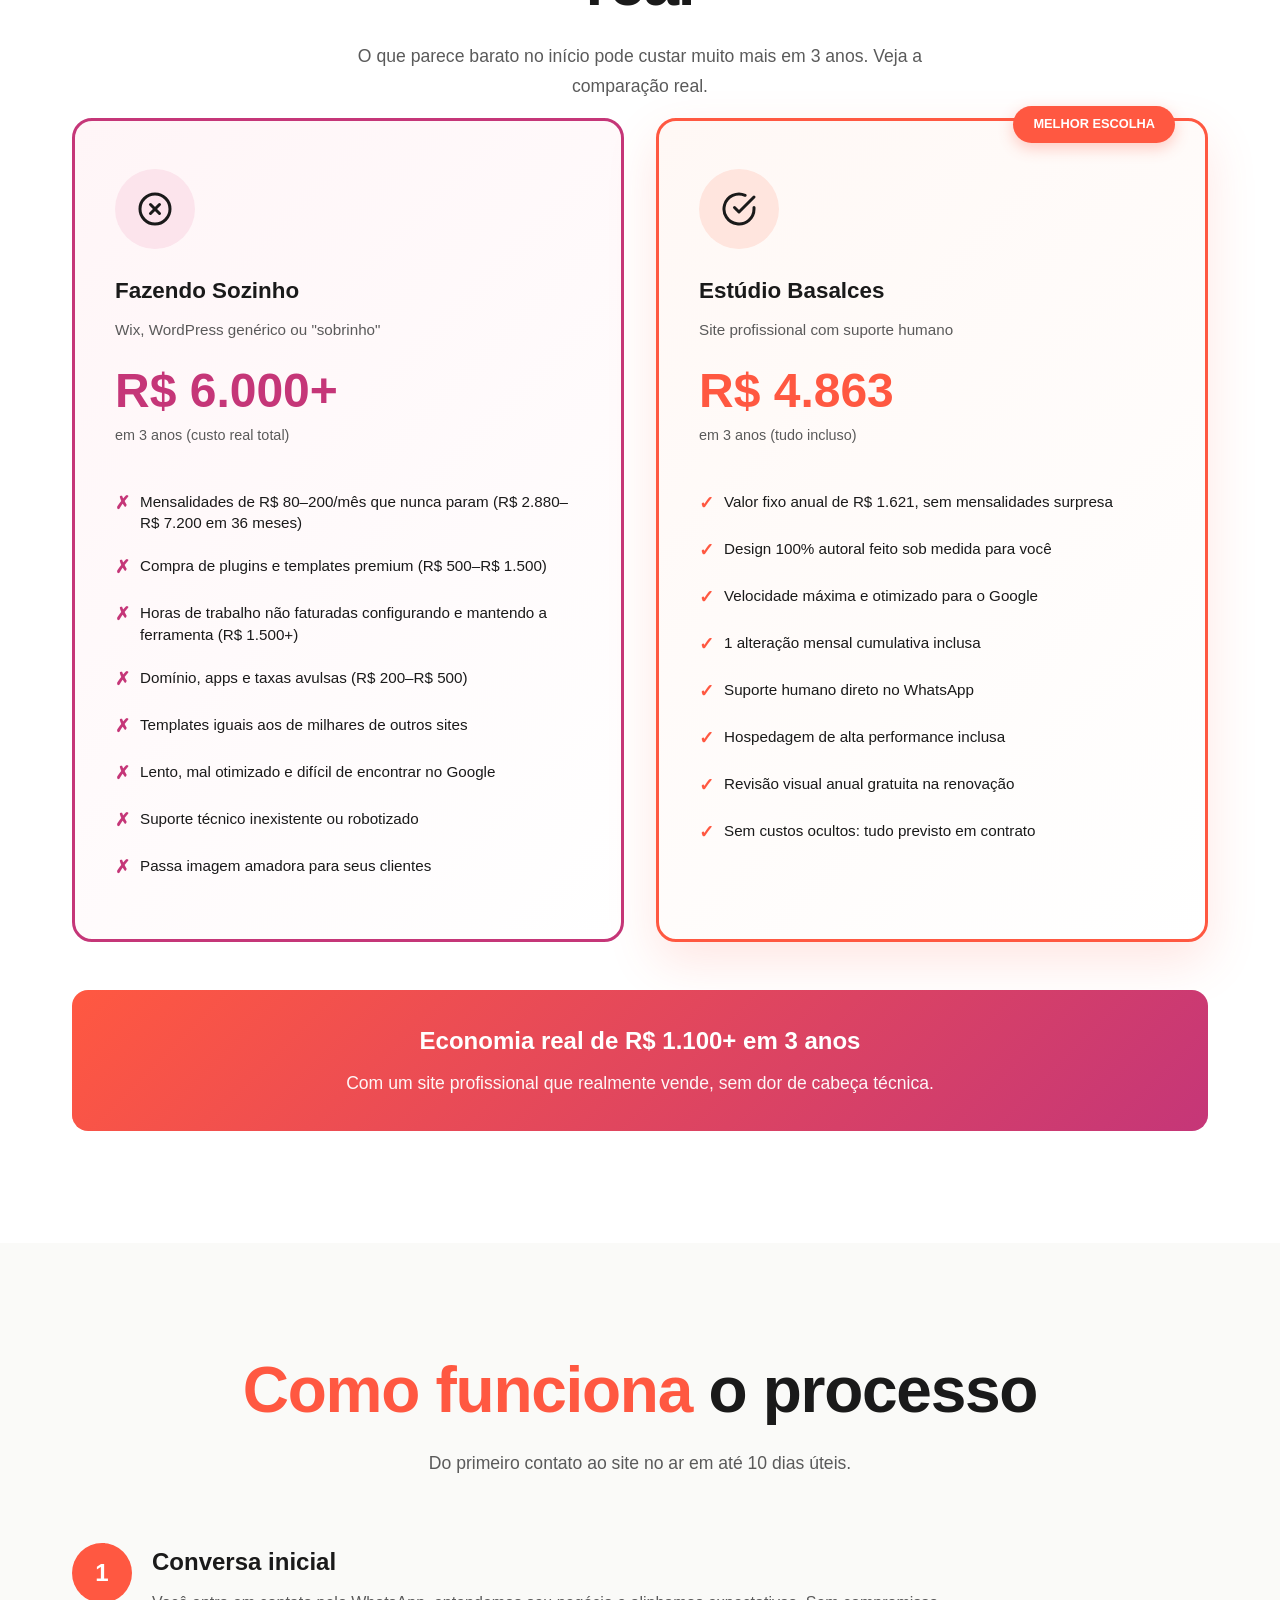
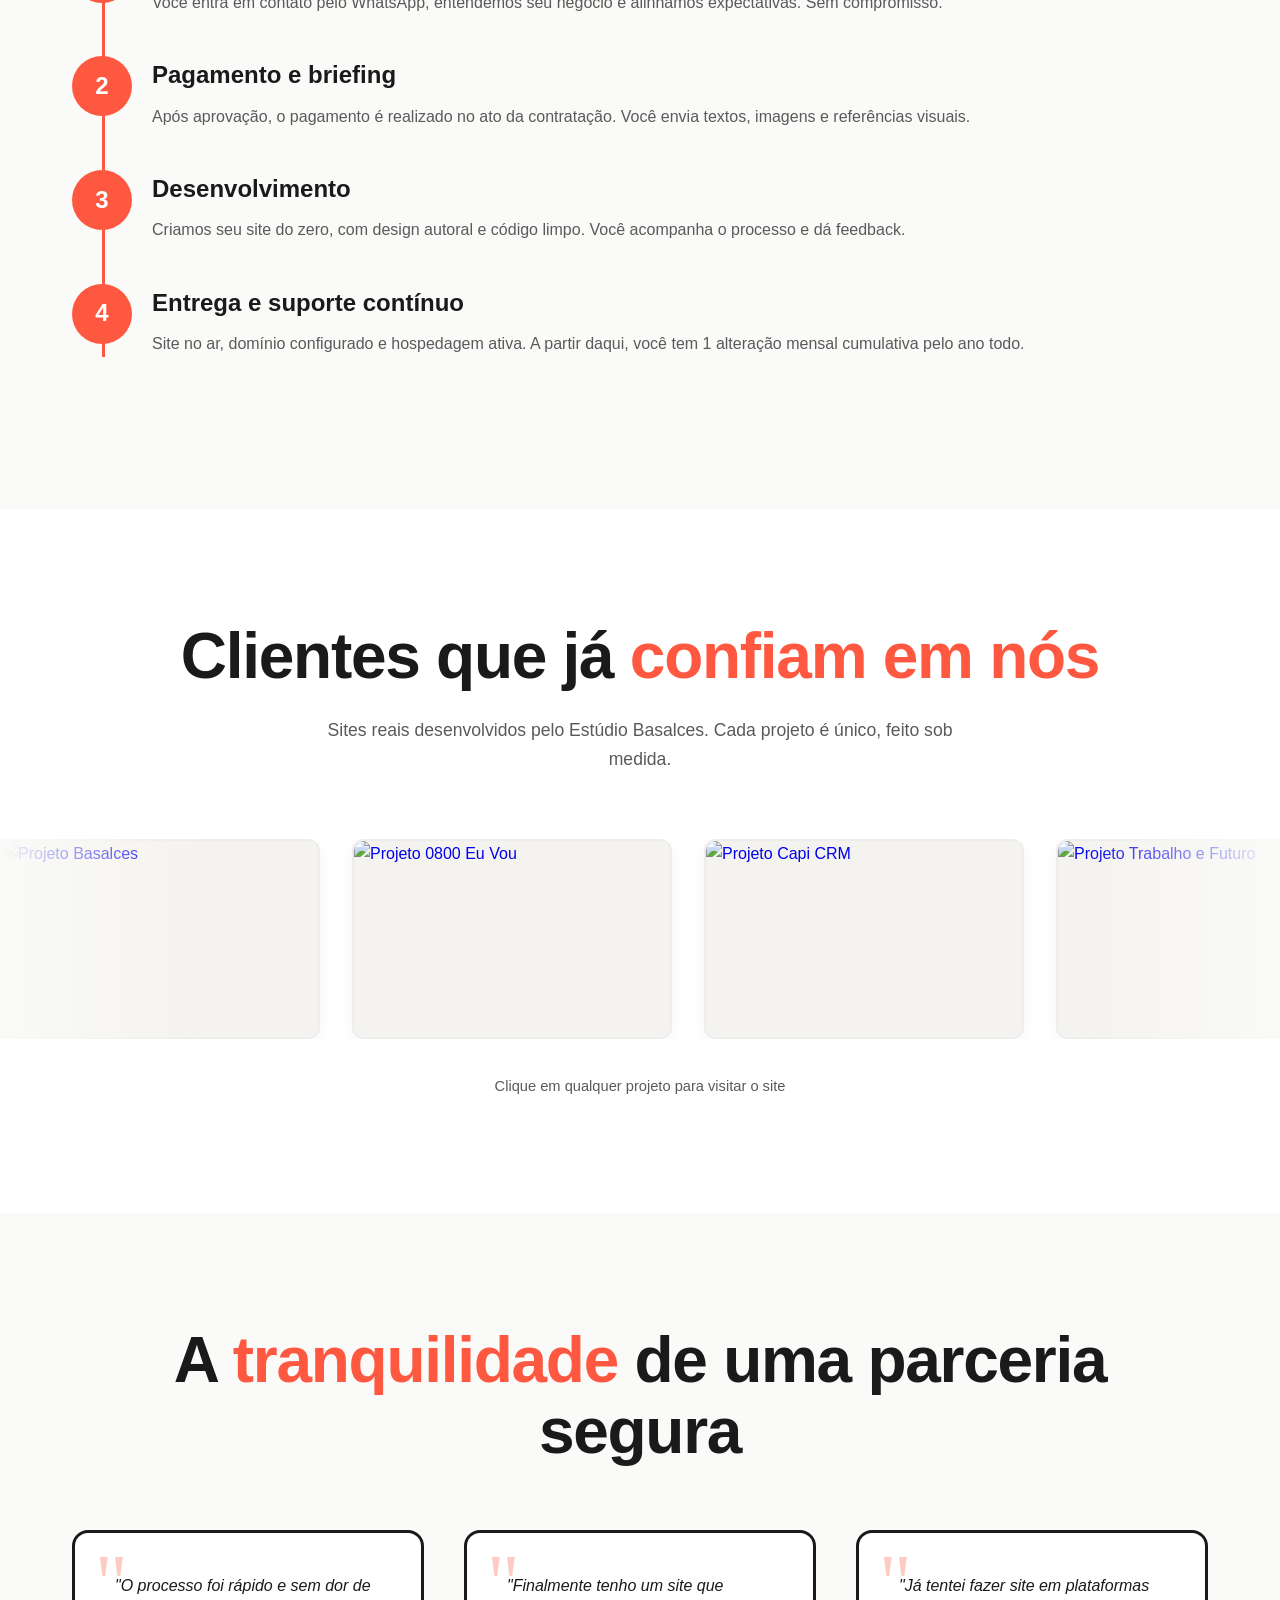
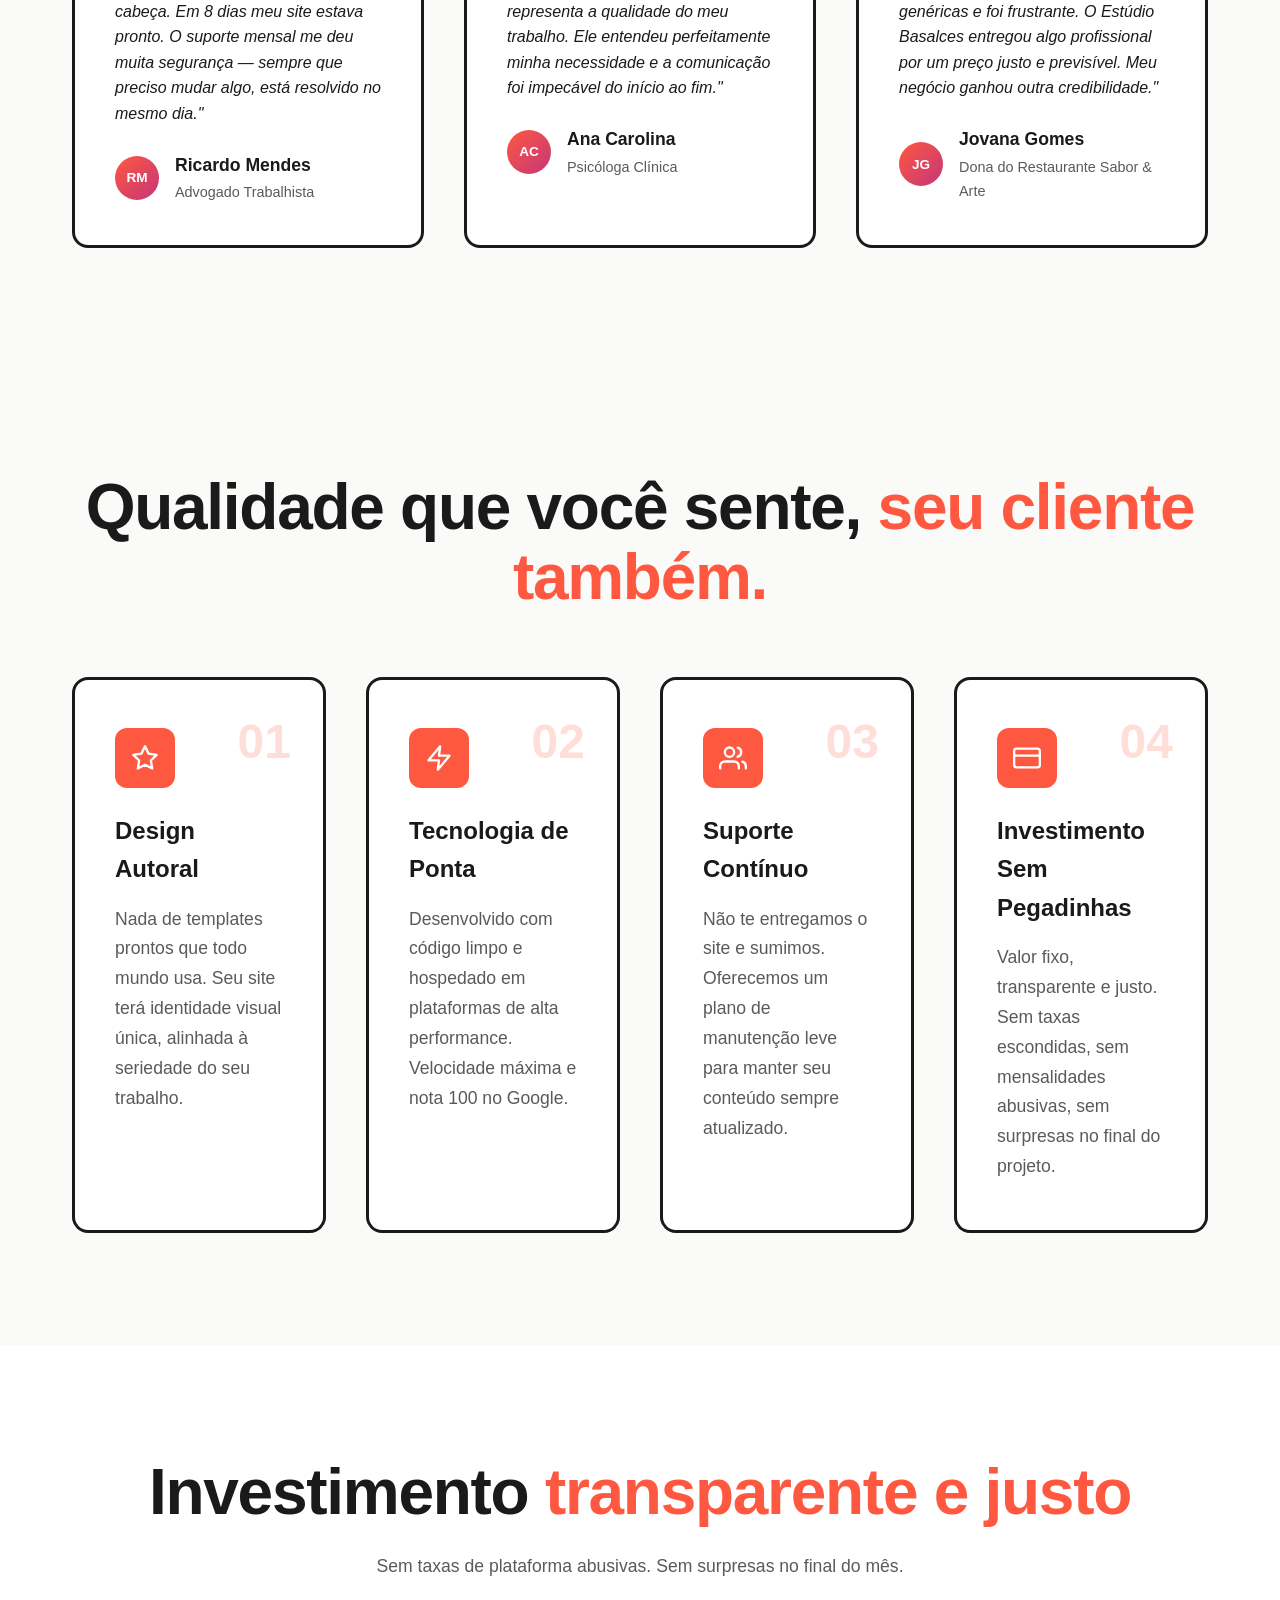
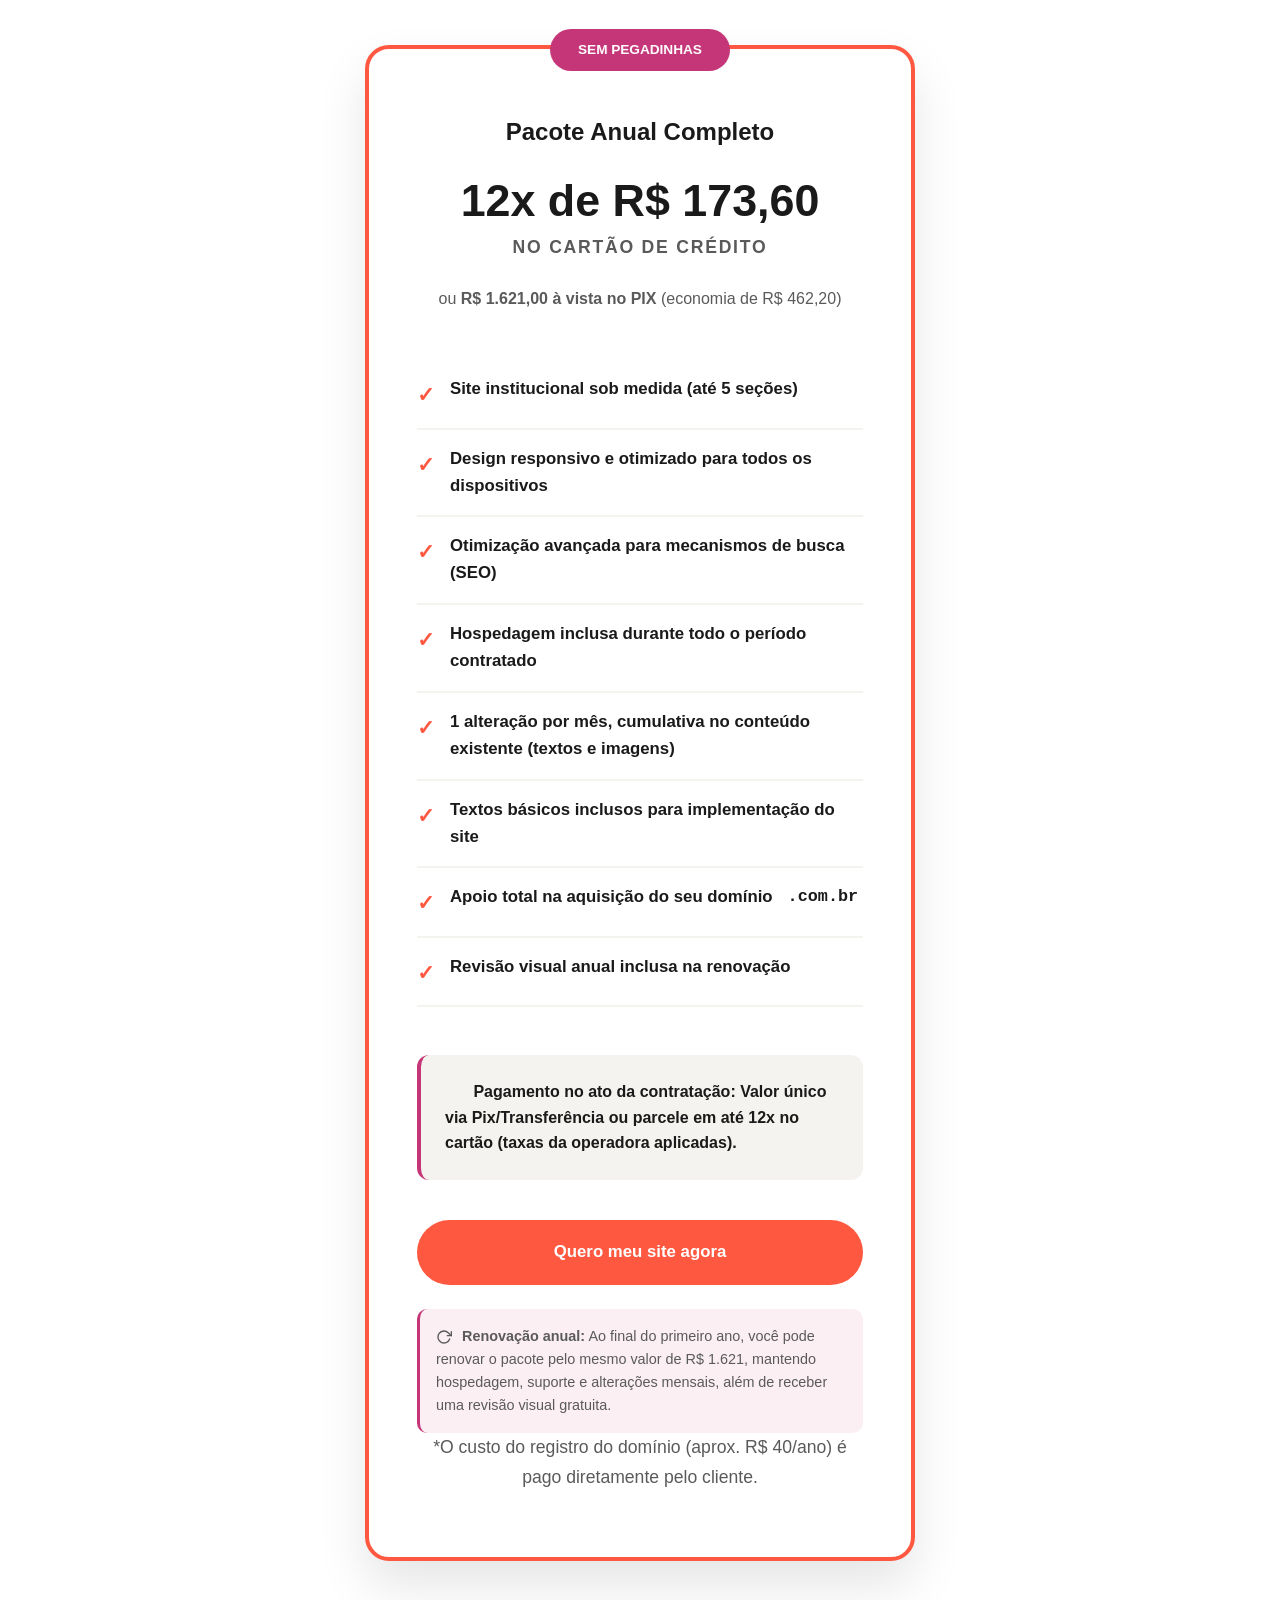
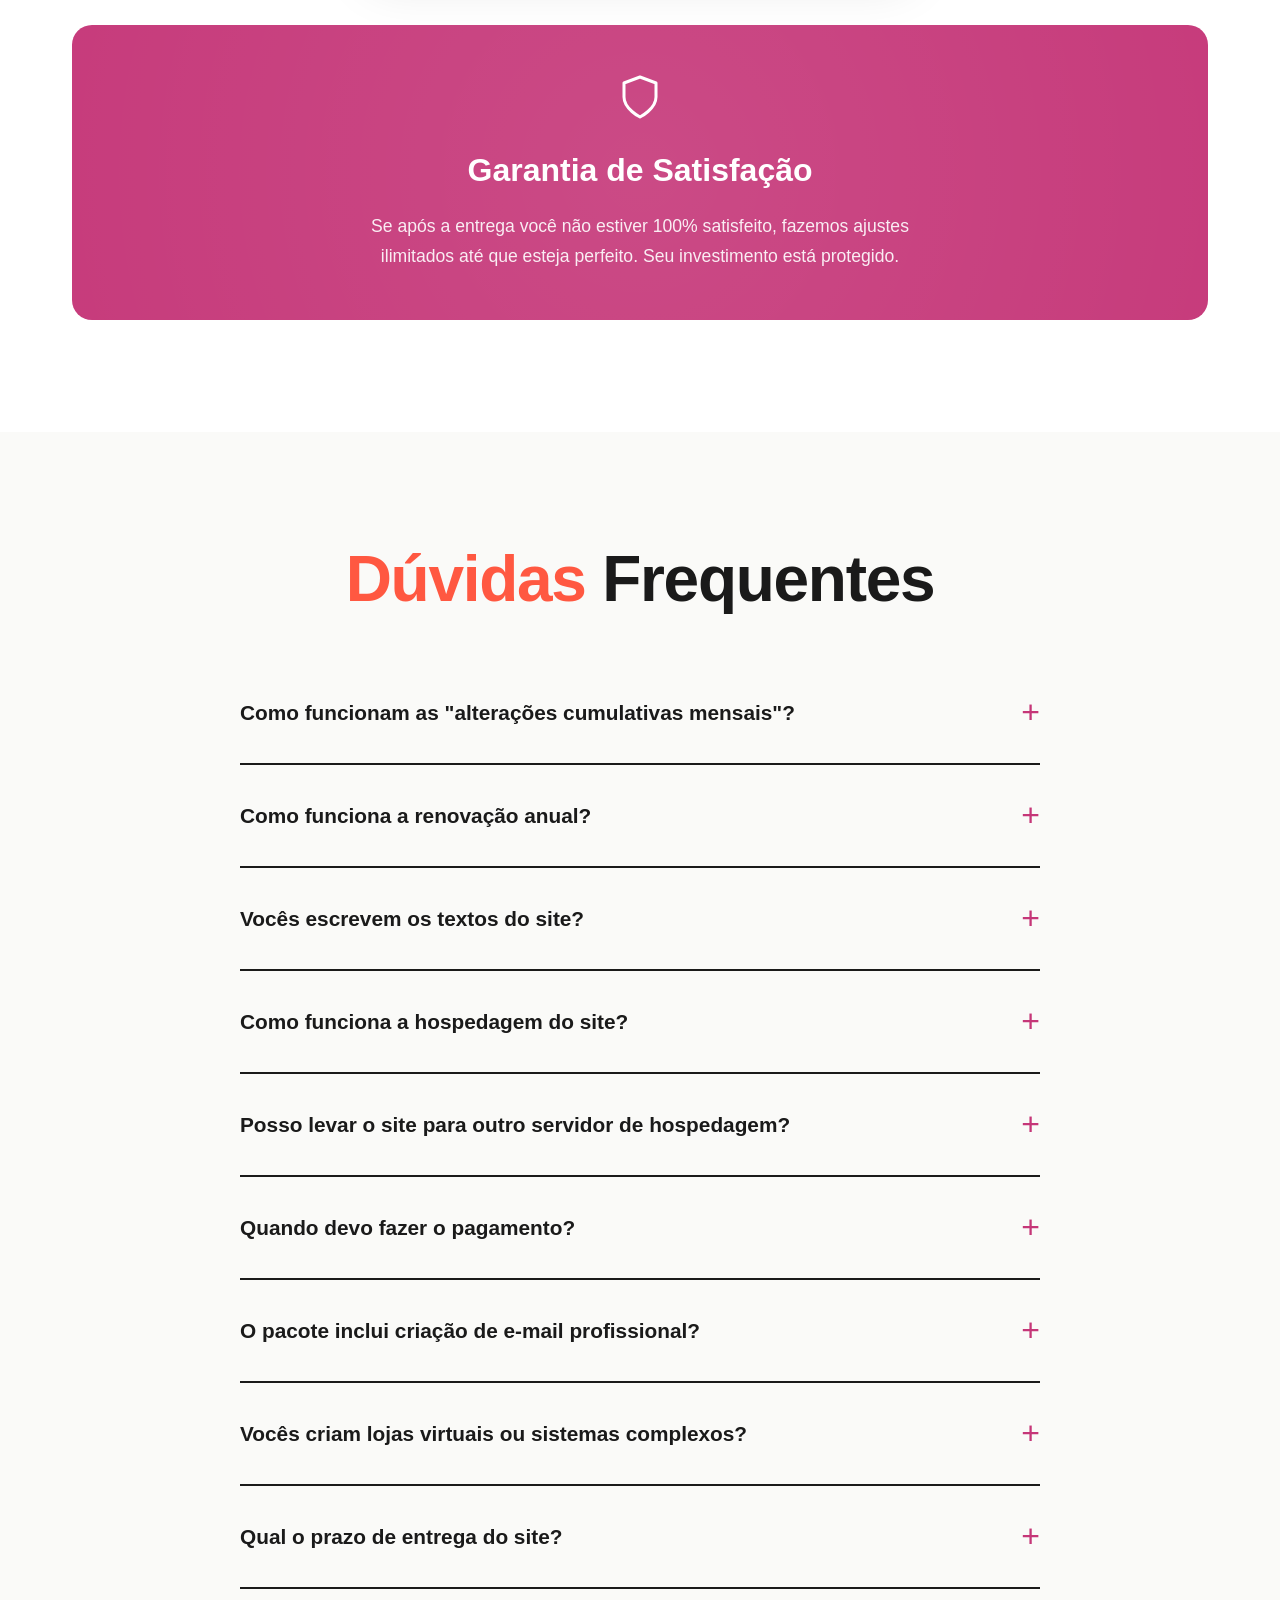
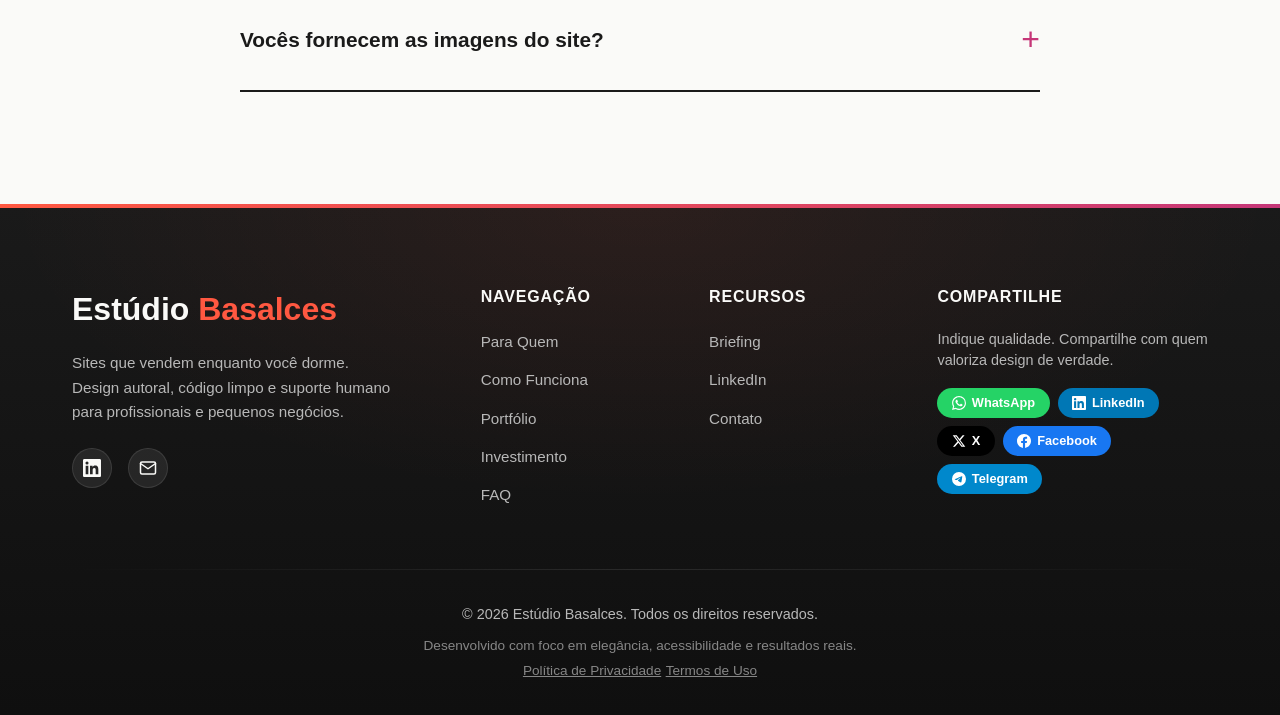
==== commit bcbeb65a: "Update index.html" ====
--- a/index.html
+++ b/index.html
@@ -453,7 +453,7 @@
           <div class="pricing-card">
             <div class="pricing-badge">Sem Pegadinhas</div>
             <h3 class="pricing-title">Pacote Anual Completo</h3>
-            <div class="pricing-badge">12x de R$ 173,60</div>
+            <div class="price-tag">12x de <class="orange">R$ 173,60</class></div>
             <div class="price-period">no cartão de crédito</div>
             <p style="margin: 1.5rem 0 0; font-size: 1rem; color: #5A5A5A;">ou
               <strong>R$ 1.621,00 à vista no PIX</strong> (economia de R$ 462,20)</p>
